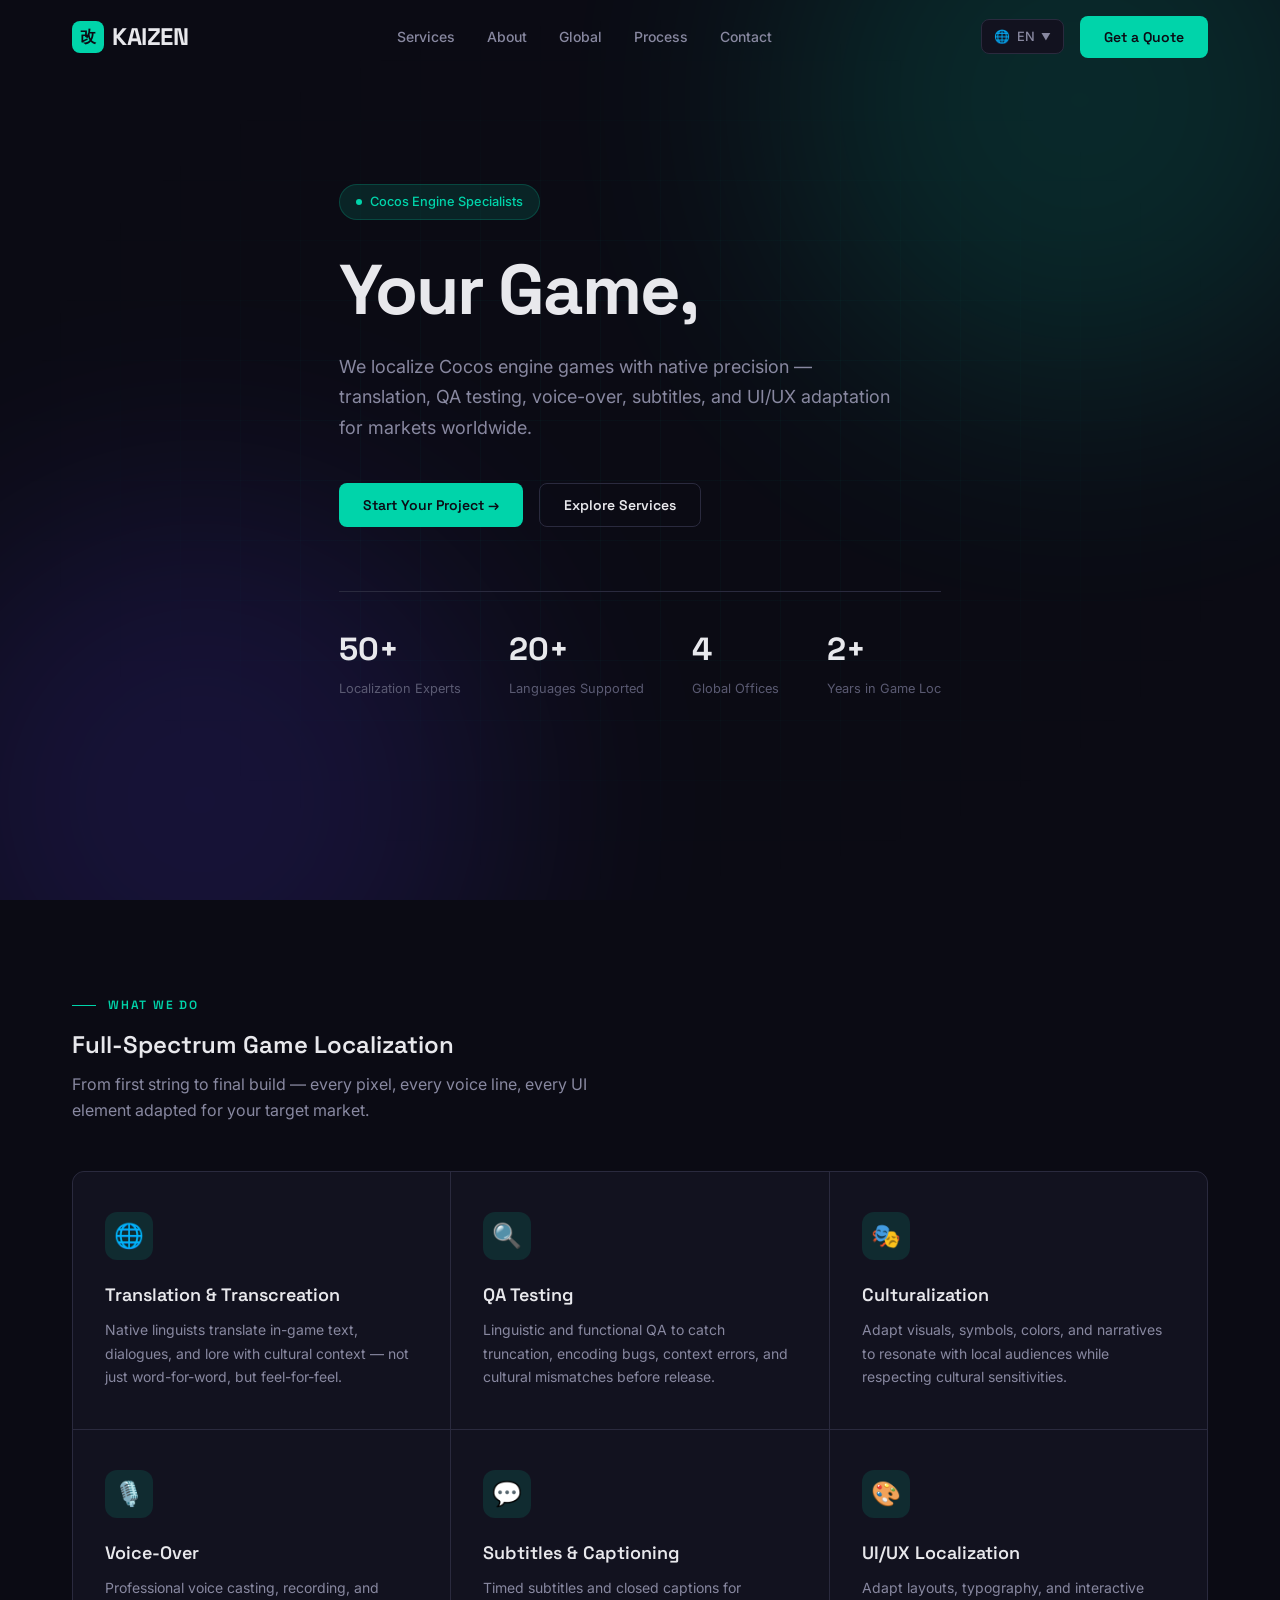
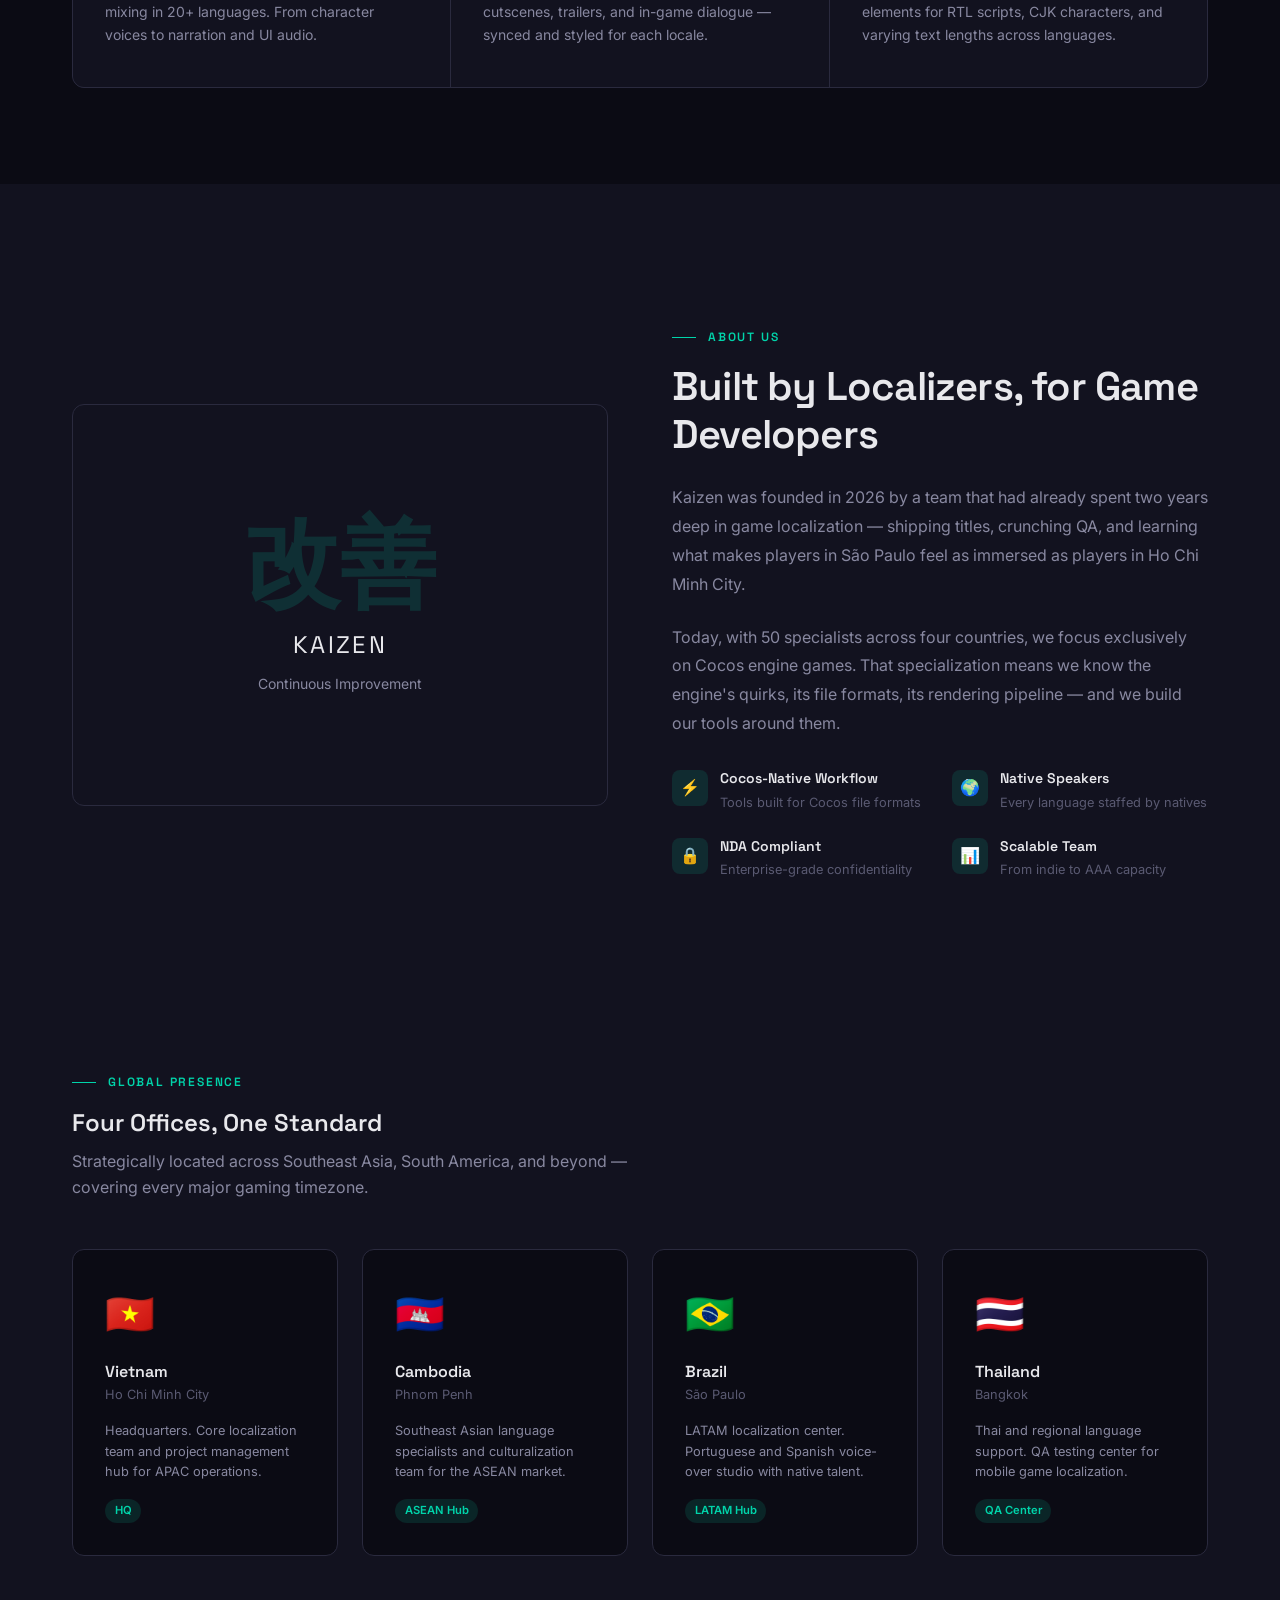
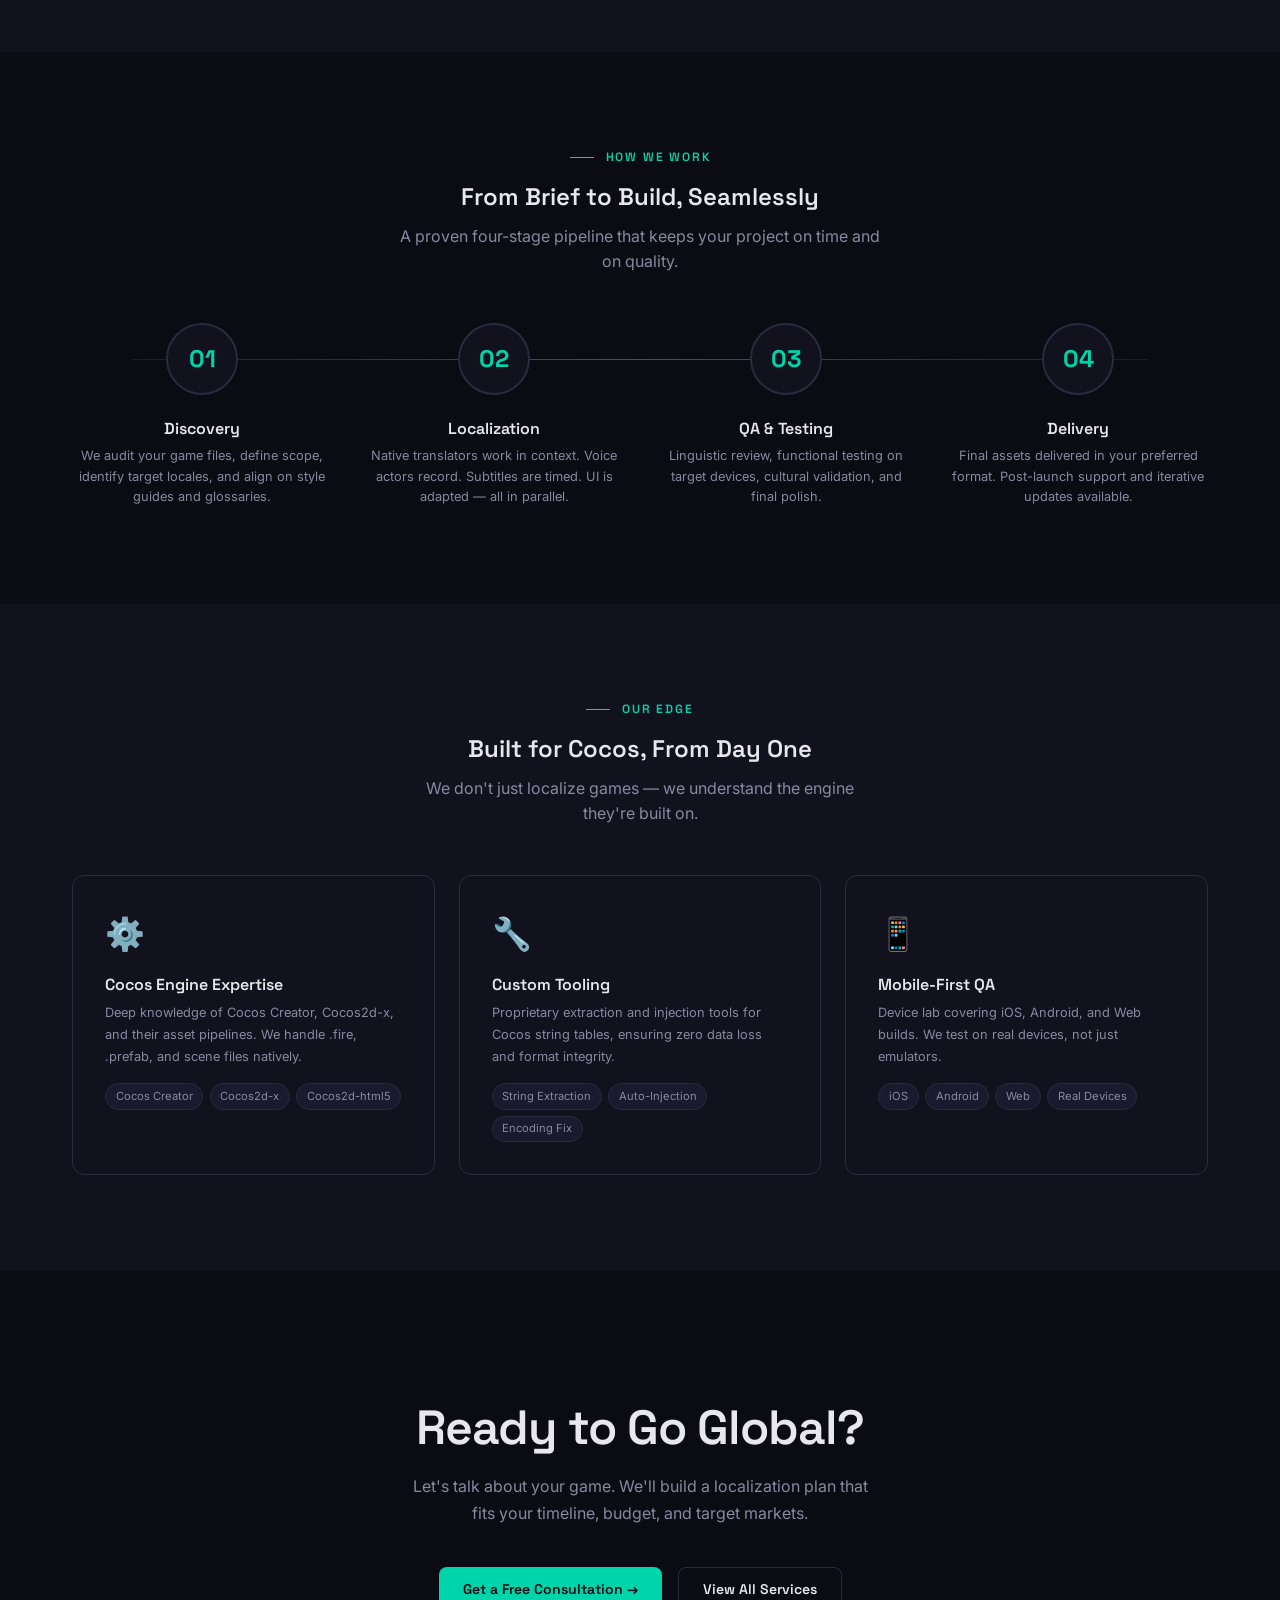
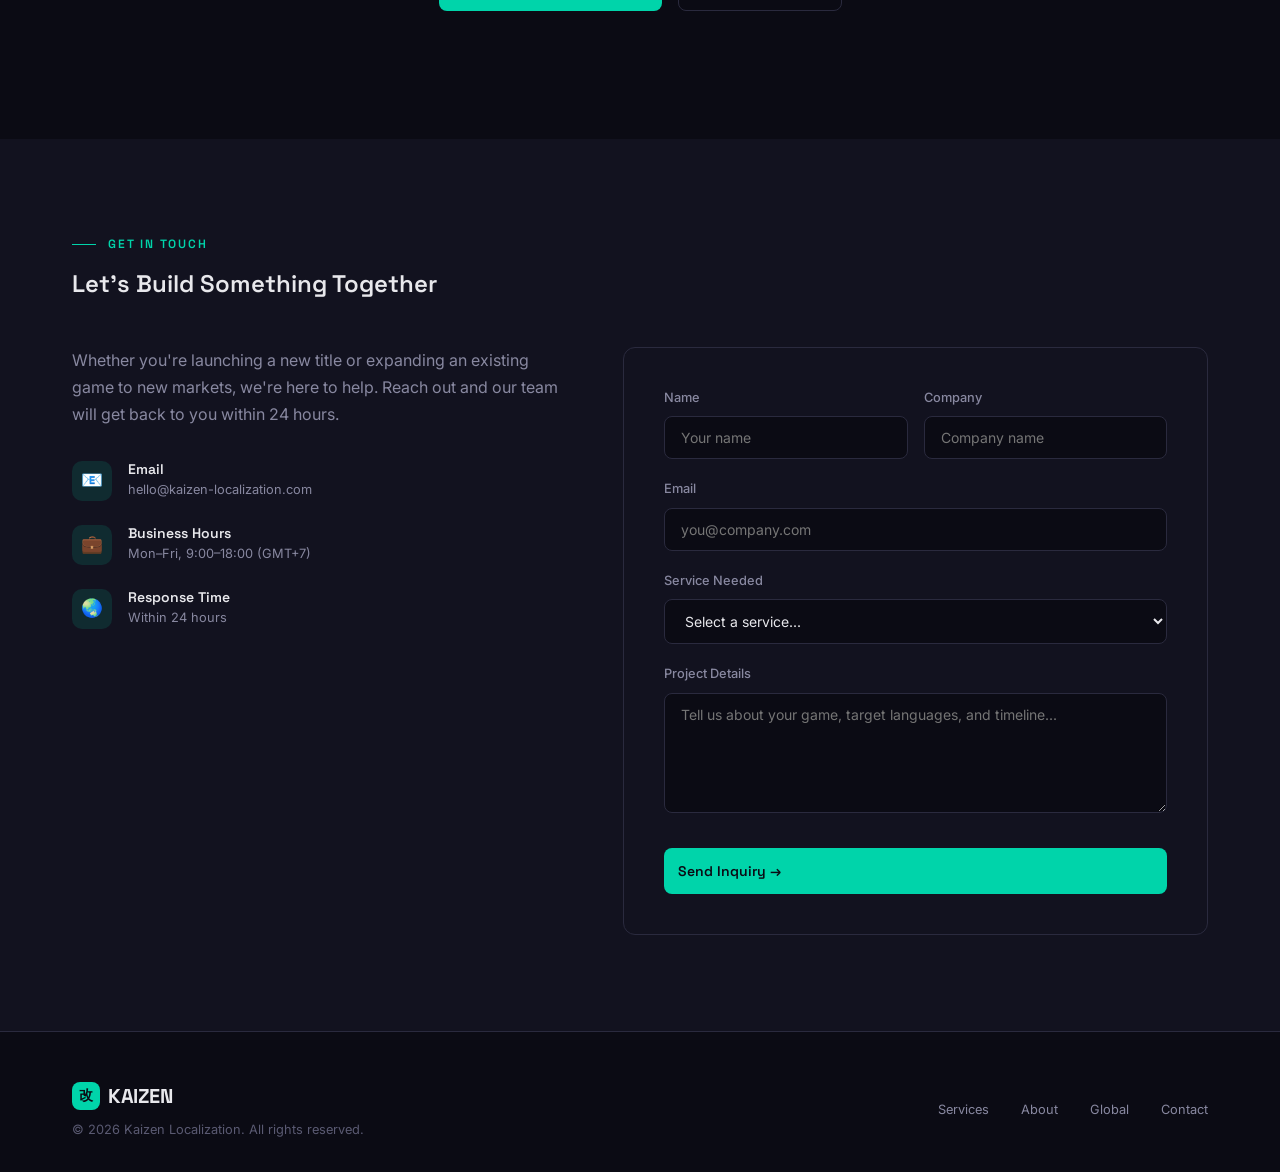
==== index.html @ 570c1aba "feat: Kaizen game localization landing page" ====
<!DOCTYPE html>
<html lang="en">
<head>
    <meta charset="UTF-8">
    <meta name="viewport" content="width=device-width, initial-scale=1.0">
    <title>Kaizen — Game Localization Experts</title>
    <meta name="description" content="Kaizen delivers professional game localization services specializing in Cocos engine games. Translation, QA, voice-over, subtitles, and UI/UX localization across 20+ languages.">
    <link rel="preconnect" href="https://fonts.googleapis.com">
    <link rel="preconnect" href="https://fonts.gstatic.com" crossorigin>
    <link href="https://fonts.googleapis.com/css2?family=Space+Grotesk:wght@400;500;600;700&family=Inter:wght@300;400;500;600&display=swap" rel="stylesheet">
    <style>
        /* ===== RESET & BASE ===== */
        *, *::before, *::after { box-sizing: border-box; margin: 0; padding: 0; }
        
        :root {
            --color-bg: #0B0B14;
            --color-surface: #12121F;
            --color-surface-2: #1A1A2E;
            --color-border: #2A2A3E;
            --color-primary: #00D4AA;
            --color-primary-dim: #00D4AA20;
            --color-accent: #FF6B35;
            --color-text: #E8E8EC;
            --color-text-muted: #8888A0;
            --color-text-dim: #5A5A72;
            --font-heading: 'Space Grotesk', sans-serif;
            --font-body: 'Inter', sans-serif;
            --radius: 12px;
            --radius-sm: 8px;
            --max-width: 1200px;
            --transition: 0.3s cubic-bezier(0.4, 0, 0.2, 1);
        }

        html { scroll-behavior: smooth; }
        
        body {
            font-family: var(--font-body);
            background: var(--color-bg);
            color: var(--color-text);
            line-height: 1.6;
            -webkit-font-smoothing: antialiased;
            overflow-x: hidden;
        }

        /* ===== SCROLLBAR ===== */
        ::-webkit-scrollbar { width: 6px; }
        ::-webkit-scrollbar-track { background: var(--color-bg); }
        ::-webkit-scrollbar-thumb { background: var(--color-border); border-radius: 3px; }
        ::-webkit-scrollbar-thumb:hover { background: var(--color-primary); }

        /* ===== TYPOGRAPHY ===== */
        h1, h2, h3, h4 { font-family: var(--font-heading); font-weight: 600; line-height: 1.2; }
        
        .section-label {
            font-family: var(--font-heading);
            font-size: 0.75rem;
            font-weight: 600;
            letter-spacing: 0.15em;
            text-transform: uppercase;
            color: var(--color-primary);
            margin-bottom: 1rem;
            display: flex;
            align-items: center;
            gap: 0.75rem;
        }
        .section-label::before {
            content: '';
            width: 24px;
            height: 1px;
            background: var(--color-primary);
        }

        /* ===== LAYOUT ===== */
        .container {
            max-width: var(--max-width);
            margin: 0 auto;
            padding: 0 2rem;
        }

        section {
            padding: 6rem 0;
            position: relative;
        }

        /* ===== NAVIGATION ===== */
        nav {
            position: fixed;
            top: 0;
            left: 0;
            right: 0;
            z-index: 1000;
            padding: 1rem 0;
            transition: var(--transition);
            background: transparent;
        }
        
        nav.scrolled {
            background: rgba(11, 11, 20, 0.92);
            backdrop-filter: blur(20px);
            border-bottom: 1px solid var(--color-border);
        }

        .nav-inner {
            max-width: var(--max-width);
            margin: 0 auto;
            padding: 0 2rem;
            display: flex;
            align-items: center;
            justify-content: space-between;
        }

        .logo {
            font-family: var(--font-heading);
            font-size: 1.5rem;
            font-weight: 700;
            color: var(--color-text);
            text-decoration: none;
            letter-spacing: -0.02em;
            display: flex;
            align-items: center;
            gap: 0.5rem;
        }
        
        .logo-icon {
            width: 32px;
            height: 32px;
            background: var(--color-primary);
            border-radius: 8px;
            display: flex;
            align-items: center;
            justify-content: center;
            font-size: 1rem;
            font-weight: 700;
            color: var(--color-bg);
        }

        .nav-links {
            display: flex;
            align-items: center;
            gap: 2rem;
            list-style: none;
        }
        
        .nav-links a {
            color: var(--color-text-muted);
            text-decoration: none;
            font-size: 0.875rem;
            font-weight: 500;
            transition: var(--transition);
            position: relative;
        }
        .nav-links a:hover { color: var(--color-text); }

        .nav-right {
            display: flex;
            align-items: center;
            gap: 1rem;
        }

        /* Language Selector */
        .lang-selector {
            position: relative;
            cursor: pointer;
        }

        .lang-current {
            display: flex;
            align-items: center;
            gap: 0.4rem;
            padding: 0.4rem 0.75rem;
            background: var(--color-surface);
            border: 1px solid var(--color-border);
            border-radius: var(--radius-sm);
            color: var(--color-text-muted);
            font-size: 0.8rem;
            font-weight: 500;
            transition: var(--transition);
            font-family: var(--font-body);
        }
        .lang-current:hover { border-color: var(--color-primary); color: var(--color-text); }

        .lang-dropdown {
            position: absolute;
            top: calc(100% + 0.5rem);
            right: 0;
            background: var(--color-surface);
            border: 1px solid var(--color-border);
            border-radius: var(--radius-sm);
            overflow: hidden;
            opacity: 0;
            visibility: hidden;
            transform: translateY(-8px);
            transition: var(--transition);
            min-width: 140px;
            box-shadow: 0 12px 40px rgba(0,0,0,0.4);
        }
        .lang-dropdown.open { opacity: 1; visibility: visible; transform: translateY(0); }

        .lang-option {
            display: flex;
            align-items: center;
            gap: 0.5rem;
            padding: 0.6rem 1rem;
            font-size: 0.8rem;
            color: var(--color-text-muted);
            cursor: pointer;
            transition: var(--transition);
        }
        .lang-option:hover { background: var(--color-surface-2); color: var(--color-text); }
        .lang-option.active { color: var(--color-primary); }

        /* CTA Button */
        .btn-primary {
            display: inline-flex;
            align-items: center;
            gap: 0.5rem;
            padding: 0.6rem 1.5rem;
            background: var(--color-primary);
            color: var(--color-bg);
            font-family: var(--font-heading);
            font-size: 0.875rem;
            font-weight: 600;
            border: none;
            border-radius: var(--radius-sm);
            cursor: pointer;
            transition: var(--transition);
            text-decoration: none;
        }
        .btn-primary:hover { transform: translateY(-1px); box-shadow: 0 8px 24px rgba(0, 212, 170, 0.25); }

        .btn-outline {
            display: inline-flex;
            align-items: center;
            gap: 0.5rem;
            padding: 0.6rem 1.5rem;
            background: transparent;
            color: var(--color-text);
            font-family: var(--font-heading);
            font-size: 0.875rem;
            font-weight: 600;
            border: 1px solid var(--color-border);
            border-radius: var(--radius-sm);
            cursor: pointer;
            transition: var(--transition);
            text-decoration: none;
        }
        .btn-outline:hover { border-color: var(--color-primary); color: var(--color-primary); }

        /* Mobile Menu */
        .mobile-toggle {
            display: none;
            flex-direction: column;
            gap: 5px;
            background: none;
            border: none;
            cursor: pointer;
            padding: 4px;
        }
        .mobile-toggle span {
            width: 22px;
            height: 2px;
            background: var(--color-text);
            border-radius: 2px;
            transition: var(--transition);
        }

        /* ===== HERO ===== */
        .hero {
            min-height: 100vh;
            display: flex;
            align-items: center;
            position: relative;
            overflow: hidden;
            padding-top: 5rem;
        }

        .hero-grid {
            position: absolute;
            inset: 0;
            background-image: 
                linear-gradient(rgba(0, 212, 170, 0.03) 1px, transparent 1px),
                linear-gradient(90deg, rgba(0, 212, 170, 0.03) 1px, transparent 1px);
            background-size: 60px 60px;
            mask-image: radial-gradient(ellipse at center, black 30%, transparent 70%);
        }

        .hero-glow {
            position: absolute;
            width: 600px;
            height: 600px;
            border-radius: 50%;
            filter: blur(120px);
            opacity: 0.15;
            pointer-events: none;
        }
        .hero-glow-1 { top: -200px; right: -100px; background: var(--color-primary); }
        .hero-glow-2 { bottom: -200px; left: -100px; background: #5B3FFF; }

        .hero-content {
            position: relative;
            z-index: 1;
            max-width: 720px;
        }

        .hero-badge {
            display: inline-flex;
            align-items: center;
            gap: 0.5rem;
            padding: 0.4rem 1rem;
            background: var(--color-primary-dim);
            border: 1px solid rgba(0, 212, 170, 0.2);
            border-radius: 100px;
            font-size: 0.8rem;
            color: var(--color-primary);
            font-weight: 500;
            margin-bottom: 2rem;
        }
        .hero-badge-dot {
            width: 6px;
            height: 6px;
            background: var(--color-primary);
            border-radius: 50%;
            animation: pulse-dot 2s infinite;
        }
        @keyframes pulse-dot {
            0%, 100% { opacity: 1; }
            50% { opacity: 0.4; }
        }

        .hero h1 {
            font-size: clamp(2.5rem, 5.5vw, 4.5rem);
            font-weight: 700;
            line-height: 1.08;
            letter-spacing: -0.03em;
            margin-bottom: 1.5rem;
        }
        .hero h1 .highlight {
            background: linear-gradient(135deg, var(--color-primary), #00A88A);
            -webkit-background-clip: text;
            -webkit-text-fill-color: transparent;
            background-clip: text;
        }

        .hero-subtitle {
            font-size: 1.125rem;
            color: var(--color-text-muted);
            line-height: 1.7;
            margin-bottom: 2.5rem;
            max-width: 560px;
        }

        .hero-actions {
            display: flex;
            gap: 1rem;
            flex-wrap: wrap;
        }

        .hero-stats {
            display: flex;
            gap: 3rem;
            margin-top: 4rem;
            padding-top: 2rem;
            border-top: 1px solid var(--color-border);
        }
        .hero-stat-value {
            font-family: var(--font-heading);
            font-size: 2rem;
            font-weight: 700;
            color: var(--color-text);
        }
        .hero-stat-label {
            font-size: 0.8rem;
            color: var(--color-text-dim);
            margin-top: 0.25rem;
        }

        /* ===== SERVICES ===== */
        .services-grid {
            display: grid;
            grid-template-columns: repeat(3, 1fr);
            gap: 1px;
            background: var(--color-border);
            border: 1px solid var(--color-border);
            border-radius: var(--radius);
            overflow: hidden;
            margin-top: 3rem;
        }

        .service-card {
            background: var(--color-surface);
            padding: 2.5rem 2rem;
            transition: var(--transition);
            position: relative;
        }
        .service-card:hover { background: var(--color-surface-2); }
        .service-card:hover .service-icon { transform: scale(1.1); }

        .service-icon {
            width: 48px;
            height: 48px;
            border-radius: 12px;
            display: flex;
            align-items: center;
            justify-content: center;
            font-size: 1.5rem;
            margin-bottom: 1.5rem;
            transition: var(--transition);
            background: var(--color-primary-dim);
        }

        .service-card h3 {
            font-size: 1.125rem;
            margin-bottom: 0.75rem;
            color: var(--color-text);
        }
        .service-card p {
            font-size: 0.875rem;
            color: var(--color-text-muted);
            line-height: 1.7;
        }

        /* ===== ABOUT ===== */
        .about-grid {
            display: grid;
            grid-template-columns: 1fr 1fr;
            gap: 4rem;
            align-items: center;
            margin-top: 3rem;
        }

        .about-visual {
            position: relative;
            aspect-ratio: 4/3;
            background: var(--color-surface);
            border: 1px solid var(--color-border);
            border-radius: var(--radius);
            overflow: hidden;
            display: flex;
            align-items: center;
            justify-content: center;
        }
        
        .about-visual-inner {
            text-align: center;
            padding: 2rem;
        }
        
        .kaizen-kanji {
            font-size: 6rem;
            font-weight: 700;
            color: var(--color-primary);
            opacity: 0.15;
            line-height: 1;
            margin-bottom: 1rem;
        }
        
        .kaizen-meaning {
            font-family: var(--font-heading);
            font-size: 1.5rem;
            color: var(--color-text);
            letter-spacing: 0.1em;
        }
        
        .kaizen-sub {
            font-size: 0.875rem;
            color: var(--color-text-muted);
            margin-top: 0.5rem;
        }

        .about-content h2 {
            font-size: 2.5rem;
            margin-bottom: 1.5rem;
            letter-spacing: -0.02em;
        }

        .about-content p {
            color: var(--color-text-muted);
            margin-bottom: 1.5rem;
            line-height: 1.8;
        }

        .about-features {
            display: grid;
            grid-template-columns: 1fr 1fr;
            gap: 1.5rem;
            margin-top: 2rem;
        }

        .about-feature {
            display: flex;
            gap: 0.75rem;
            align-items: flex-start;
        }
        .about-feature-icon {
            width: 36px;
            height: 36px;
            min-width: 36px;
            border-radius: 8px;
            background: var(--color-primary-dim);
            display: flex;
            align-items: center;
            justify-content: center;
            color: var(--color-primary);
            font-size: 1rem;
        }
        .about-feature-text h4 {
            font-size: 0.875rem;
            font-weight: 600;
            margin-bottom: 0.25rem;
        }
        .about-feature-text p {
            font-size: 0.8rem;
            color: var(--color-text-dim);
            margin-bottom: 0;
        }

        /* ===== GLOBAL ===== */
        .global-section { background: var(--color-surface); }

        .global-grid {
            display: grid;
            grid-template-columns: repeat(4, 1fr);
            gap: 1.5rem;
            margin-top: 3rem;
        }

        .global-card {
            background: var(--color-bg);
            border: 1px solid var(--color-border);
            border-radius: var(--radius);
            padding: 2rem;
            transition: var(--transition);
            position: relative;
            overflow: hidden;
        }
        .global-card:hover { border-color: var(--color-primary); transform: translateY(-4px); }

        .global-card-flag {
            font-size: 2.5rem;
            margin-bottom: 1rem;
        }

        .global-card h3 {
            font-size: 1rem;
            margin-bottom: 0.25rem;
        }
        .global-card .global-city {
            font-size: 0.8rem;
            color: var(--color-text-dim);
            margin-bottom: 1rem;
        }
        .global-card p {
            font-size: 0.8rem;
            color: var(--color-text-muted);
            line-height: 1.6;
        }

        .global-card-tag {
            display: inline-block;
            padding: 0.2rem 0.6rem;
            background: var(--color-primary-dim);
            color: var(--color-primary);
            font-size: 0.7rem;
            font-weight: 600;
            border-radius: 100px;
            margin-top: 1rem;
        }

        /* ===== PROCESS ===== */
        .process-steps {
            display: grid;
            grid-template-columns: repeat(4, 1fr);
            gap: 2rem;
            margin-top: 3rem;
            position: relative;
        }
        .process-steps::before {
            content: '';
            position: absolute;
            top: 36px;
            left: 60px;
            right: 60px;
            height: 1px;
            background: linear-gradient(90deg, var(--color-border), var(--color-primary), var(--color-border));
            opacity: 0.5;
        }

        .process-step {
            text-align: center;
            position: relative;
        }
        .process-step-num {
            width: 72px;
            height: 72px;
            border-radius: 50%;
            background: var(--color-surface);
            border: 2px solid var(--color-border);
            display: flex;
            align-items: center;
            justify-content: center;
            margin: 0 auto 1.5rem;
            font-family: var(--font-heading);
            font-size: 1.5rem;
            font-weight: 700;
            color: var(--color-primary);
            position: relative;
            z-index: 1;
            transition: var(--transition);
        }
        .process-step:hover .process-step-num {
            border-color: var(--color-primary);
            background: var(--color-primary-dim);
        }

        .process-step h3 {
            font-size: 1rem;
            margin-bottom: 0.5rem;
        }
        .process-step p {
            font-size: 0.8rem;
            color: var(--color-text-muted);
            line-height: 1.6;
        }

        /* ===== TECH ===== */
        .tech-grid {
            display: grid;
            grid-template-columns: repeat(3, 1fr);
            gap: 1.5rem;
            margin-top: 3rem;
        }

        .tech-card {
            background: var(--color-surface);
            border: 1px solid var(--color-border);
            border-radius: var(--radius);
            padding: 2rem;
            transition: var(--transition);
        }
        .tech-card:hover { border-color: var(--color-primary); }

        .tech-card-icon {
            font-size: 2rem;
            margin-bottom: 1rem;
        }

        .tech-card h3 {
            font-size: 1rem;
            margin-bottom: 0.5rem;
        }
        .tech-card p {
            font-size: 0.8rem;
            color: var(--color-text-muted);
            line-height: 1.7;
        }

        .tech-tags {
            display: flex;
            flex-wrap: wrap;
            gap: 0.4rem;
            margin-top: 1rem;
        }
        .tech-tag {
            padding: 0.2rem 0.6rem;
            background: var(--color-surface-2);
            border: 1px solid var(--color-border);
            border-radius: 100px;
            font-size: 0.7rem;
            color: var(--color-text-muted);
        }

        /* ===== CTA ===== */
        .cta-section {
            text-align: center;
            padding: 8rem 0;
        }
        .cta-section h2 {
            font-size: clamp(2rem, 4vw, 3rem);
            margin-bottom: 1rem;
            letter-spacing: -0.02em;
        }
        .cta-section p {
            color: var(--color-text-muted);
            max-width: 480px;
            margin: 0 auto 2.5rem;
            line-height: 1.7;
        }
        .cta-actions {
            display: flex;
            justify-content: center;
            gap: 1rem;
            flex-wrap: wrap;
        }

        /* ===== CONTACT ===== */
        .contact-grid {
            display: grid;
            grid-template-columns: 1fr 1.2fr;
            gap: 4rem;
            margin-top: 3rem;
        }

        .contact-info h3 {
            font-size: 1.5rem;
            margin-bottom: 1rem;
        }
        .contact-info > p {
            color: var(--color-text-muted);
            margin-bottom: 2rem;
            line-height: 1.7;
        }

        .contact-methods {
            display: flex;
            flex-direction: column;
            gap: 1.5rem;
        }
        .contact-method {
            display: flex;
            gap: 1rem;
            align-items: flex-start;
        }
        .contact-method-icon {
            width: 40px;
            height: 40px;
            min-width: 40px;
            border-radius: 10px;
            background: var(--color-primary-dim);
            display: flex;
            align-items: center;
            justify-content: center;
            color: var(--color-primary);
            font-size: 1.1rem;
        }
        .contact-method h4 {
            font-size: 0.875rem;
            margin-bottom: 0.15rem;
        }
        .contact-method p {
            font-size: 0.8rem;
            color: var(--color-text-muted);
        }

        .contact-form {
            background: var(--color-surface);
            border: 1px solid var(--color-border);
            border-radius: var(--radius);
            padding: 2.5rem;
        }

        .form-group {
            margin-bottom: 1.25rem;
        }
        .form-group label {
            display: block;
            font-size: 0.8rem;
            font-weight: 500;
            color: var(--color-text-muted);
            margin-bottom: 0.5rem;
        }
        .form-group input,
        .form-group textarea,
        .form-group select {
            width: 100%;
            padding: 0.75rem 1rem;
            background: var(--color-bg);
            border: 1px solid var(--color-border);
            border-radius: var(--radius-sm);
            color: var(--color-text);
            font-family: var(--font-body);
            font-size: 0.875rem;
            transition: var(--transition);
            outline: none;
        }
        .form-group input:focus,
        .form-group textarea:focus,
        .form-group select:focus {
            border-color: var(--color-primary);
            box-shadow: 0 0 0 3px var(--color-primary-dim);
        }
        .form-group textarea { resize: vertical; min-height: 120px; }
        .form-group select { cursor: pointer; }
        .form-group select option { background: var(--color-surface); }

        .form-row {
            display: grid;
            grid-template-columns: 1fr 1fr;
            gap: 1rem;
        }

        .form-submit {
            width: 100%;
            padding: 0.85rem;
            margin-top: 0.5rem;
        }

        /* ===== FOOTER ===== */
        footer {
            border-top: 1px solid var(--color-border);
            padding: 3rem 0 2rem;
        }

        .footer-inner {
            display: flex;
            justify-content: space-between;
            align-items: center;
        }

        .footer-left p {
            font-size: 0.8rem;
            color: var(--color-text-dim);
            margin-top: 0.5rem;
        }

        .footer-links {
            display: flex;
            gap: 2rem;
        }
        .footer-links a {
            font-size: 0.8rem;
            color: var(--color-text-muted);
            text-decoration: none;
            transition: var(--transition);
        }
        .footer-links a:hover { color: var(--color-primary); }

        /* ===== ANIMATIONS ===== */
        .fade-up {
            opacity: 0;
            transform: translateY(30px);
            transition: opacity 0.6s ease, transform 0.6s ease;
        }
        .fade-up.visible {
            opacity: 1;
            transform: translateY(0);
        }

        /* ===== RESPONSIVE ===== */
        @media (max-width: 1024px) {
            .services-grid { grid-template-columns: repeat(2, 1fr); }
            .global-grid { grid-template-columns: repeat(2, 1fr); }
            .process-steps { grid-template-columns: repeat(2, 1fr); gap: 2rem 3rem; }
            .process-steps::before { display: none; }
            .tech-grid { grid-template-columns: repeat(2, 1fr); }
        }

        @media (max-width: 768px) {
            section { padding: 4rem 0; }
            
            .nav-links { display: none; }
            .mobile-toggle { display: flex; }
            
            .nav-links.open {
                display: flex;
                flex-direction: column;
                position: absolute;
                top: 100%;
                left: 0;
                right: 0;
                background: var(--color-surface);
                border-bottom: 1px solid var(--color-border);
                padding: 1.5rem 2rem;
                gap: 1rem;
            }

            .hero h1 { font-size: 2.25rem; }
            .hero-stats { gap: 1.5rem; flex-wrap: wrap; }
            .hero-stat-value { font-size: 1.5rem; }

            .services-grid { grid-template-columns: 1fr; }
            .about-grid { grid-template-columns: 1fr; gap: 2rem; }
            .about-features { grid-template-columns: 1fr; }
            .global-grid { grid-template-columns: 1fr; }
            .process-steps { grid-template-columns: 1fr; }
            .tech-grid { grid-template-columns: 1fr; }
            .contact-grid { grid-template-columns: 1fr; gap: 2rem; }
            .form-row { grid-template-columns: 1fr; }
            .footer-inner { flex-direction: column; gap: 1.5rem; text-align: center; }
            .footer-links { flex-wrap: wrap; justify-content: center; }
        }

        /* ===== HIDDEN LANGUAGE SPANS ===== */
        [data-lang] { display: none; }
        [data-lang].active { display: block; }
        span[data-lang], a[data-lang], button[data-lang] { display: none; }
        span[data-lang].active, a[data-lang].active, button[data-lang].active { display: inline; }
        div[data-lang].active { display: flex; }
        li[data-lang].active { display: list-item; }
    </style>
</head>
<body>

    <!-- NAVIGATION -->
    <nav id="navbar">
        <div class="nav-inner">
            <a href="#" class="logo">
                <div class="logo-icon">改</div>
                KAIZEN
            </a>
            <ul class="nav-links" id="navLinks">
                <li><a href="#services" data-i18n="nav.services">Services</a></li>
                <li><a href="#about" data-i18n="nav.about">About</a></li>
                <li><a href="#global" data-i18n="nav.global">Global</a></li>
                <li><a href="#process" data-i18n="nav.process">Process</a></li>
                <li><a href="#contact" data-i18n="nav.contact">Contact</a></li>
            </ul>
            <div class="nav-right">
                <div class="lang-selector" id="langSelector">
                    <div class="lang-current" id="langCurrent">
                        <span>🌐</span>
                        <span id="langLabel">EN</span>
                        <span style="font-size:0.6rem">▼</span>
                    </div>
                    <div class="lang-dropdown" id="langDropdown">
                        <div class="lang-option active" data-lang-code="en">🇺🇸 English</div>
                        <div class="lang-option" data-lang-code="vi">🇻🇳 Tiếng Việt</div>
                        <div class="lang-option" data-lang-code="km">🇰🇭 ភាសាខ្មែរ</div>
                        <div class="lang-option" data-lang-code="pt-br">🇧🇷 Português</div>
                        <div class="lang-option" data-lang-code="th">🇹🇭 ภาษาไทย</div>
                    </div>
                </div>
                <a href="#contact" class="btn-primary" data-i18n="nav.cta">Get a Quote</a>
            </div>
            <button class="mobile-toggle" id="mobileToggle" aria-label="Menu">
                <span></span><span></span><span></span>
            </button>
        </div>
    </nav>

    <!-- HERO -->
    <section class="hero" id="hero">
        <div class="hero-grid"></div>
        <div class="hero-glow hero-glow-1"></div>
        <div class="hero-glow hero-glow-2"></div>
        <div class="container">
            <div class="hero-content">
                <div class="hero-badge">
                    <span class="hero-badge-dot"></span>
                    <span data-i18n="hero.badge">Cocos Engine Specialists</span>
                </div>
                <h1 data-i18n="hero.title">
                    Your Game,<br>
                    <span class="highlight" data-i18n="hero.titleHighlight">Every Language.</span>
                </h1>
                <p class="hero-subtitle" data-i18n="hero.subtitle">
                    We localize Cocos engine games with native precision — translation, QA testing, voice-over, subtitles, and UI/UX adaptation for markets worldwide.
                </p>
                <div class="hero-actions">
                    <a href="#contact" class="btn-primary" data-i18n="hero.cta">Start Your Project →</a>
                    <a href="#services" class="btn-outline" data-i18n="hero.cta2">Explore Services</a>
                </div>
                <div class="hero-stats">
                    <div>
                        <div class="hero-stat-value">50+</div>
                        <div class="hero-stat-label" data-i18n="hero.stat1">Localization Experts</div>
                    </div>
                    <div>
                        <div class="hero-stat-value">20+</div>
                        <div class="hero-stat-label" data-i18n="hero.stat2">Languages Supported</div>
                    </div>
                    <div>
                        <div class="hero-stat-value">4</div>
                        <div class="hero-stat-label" data-i18n="hero.stat3">Global Offices</div>
                    </div>
                    <div>
                        <div class="hero-stat-value">2+</div>
                        <div class="hero-stat-label" data-i18n="hero.stat4">Years in Game Loc</div>
                    </div>
                </div>
            </div>
        </div>
    </section>

    <!-- SERVICES -->
    <section id="services">
        <div class="container">
            <div class="section-label" data-i18n="services.label">What We Do</div>
            <h2 data-i18n="services.title">Full-Spectrum Game Localization</h2>
            <p style="color:var(--color-text-muted);max-width:560px;margin-top:0.75rem" data-i18n="services.subtitle">
                From first string to final build — every pixel, every voice line, every UI element adapted for your target market.
            </p>
            <div class="services-grid">
                <div class="service-card fade-up">
                    <div class="service-icon">🌐</div>
                    <h3 data-i18n="services.s1.title">Translation &amp; Transcreation</h3>
                    <p data-i18n="services.s1.desc">Native linguists translate in-game text, dialogues, and lore with cultural context — not just word-for-word, but feel-for-feel.</p>
                </div>
                <div class="service-card fade-up">
                    <div class="service-icon">🔍</div>
                    <h3 data-i18n="services.s2.title">QA Testing</h3>
                    <p data-i18n="services.s2.desc">Linguistic and functional QA to catch truncation, encoding bugs, context errors, and cultural mismatches before release.</p>
                </div>
                <div class="service-card fade-up">
                    <div class="service-icon">🎭</div>
                    <h3 data-i18n="services.s3.title">Culturalization</h3>
                    <p data-i18n="services.s3.desc">Adapt visuals, symbols, colors, and narratives to resonate with local audiences while respecting cultural sensitivities.</p>
                </div>
                <div class="service-card fade-up">
                    <div class="service-icon">🎙️</div>
                    <h3 data-i18n="services.s4.title">Voice-Over</h3>
                    <p data-i18n="services.s4.desc">Professional voice casting, recording, and mixing in 20+ languages. From character voices to narration and UI audio.</p>
                </div>
                <div class="service-card fade-up">
                    <div class="service-icon">💬</div>
                    <h3 data-i18n="services.s5.title">Subtitles &amp; Captioning</h3>
                    <p data-i18n="services.s5.desc">Timed subtitles and closed captions for cutscenes, trailers, and in-game dialogue — synced and styled for each locale.</p>
                </div>
                <div class="service-card fade-up">
                    <div class="service-icon">🎨</div>
                    <h3 data-i18n="services.s6.title">UI/UX Localization</h3>
                    <p data-i18n="services.s6.desc">Adapt layouts, typography, and interactive elements for RTL scripts, CJK characters, and varying text lengths across languages.</p>
                </div>
            </div>
        </div>
    </section>

    <!-- ABOUT -->
    <section id="about" style="background:var(--color-surface)">
        <div class="container">
            <div class="about-grid">
                <div class="about-visual fade-up">
                    <div class="about-visual-inner">
                        <div class="kaizen-kanji">改善</div>
                        <div class="kaizen-meaning">KAIZEN</div>
                        <div class="kaizen-sub" data-i18n="about.kanji">Continuous Improvement</div>
                    </div>
                </div>
                <div class="about-content fade-up">
                    <div class="section-label" data-i18n="about.label">About Us</div>
                    <h2 data-i18n="about.title">Built by Localizers,<br>for Game Developers</h2>
                    <p data-i18n="about.p1">
                        Kaizen was founded in 2026 by a team that had already spent two years deep in game localization — shipping titles, crunching QA, and learning what makes players in São Paulo feel as immersed as players in Ho Chi Minh City.
                    </p>
                    <p data-i18n="about.p2">
                        Today, with 50 specialists across four countries, we focus exclusively on Cocos engine games. That specialization means we know the engine's quirks, its file formats, its rendering pipeline — and we build our tools around them.
                    </p>
                    <div class="about-features">
                        <div class="about-feature">
                            <div class="about-feature-icon">⚡</div>
                            <div class="about-feature-text">
                                <h4 data-i18n="about.f1.title">Cocos-Native Workflow</h4>
                                <p data-i18n="about.f1.desc">Tools built for Cocos file formats</p>
                            </div>
                        </div>
                        <div class="about-feature">
                            <div class="about-feature-icon">🌍</div>
                            <div class="about-feature-text">
                                <h4 data-i18n="about.f2.title">Native Speakers</h4>
                                <p data-i18n="about.f2.desc">Every language staffed by natives</p>
                            </div>
                        </div>
                        <div class="about-feature">
                            <div class="about-feature-icon">🔒</div>
                            <div class="about-feature-text">
                                <h4 data-i18n="about.f3.title">NDA Compliant</h4>
                                <p data-i18n="about.f3.desc">Enterprise-grade confidentiality</p>
                            </div>
                        </div>
                        <div class="about-feature">
                            <div class="about-feature-icon">📊</div>
                            <div class="about-feature-text">
                                <h4 data-i18n="about.f4.title">Scalable Team</h4>
                                <p data-i18n="about.f4.desc">From indie to AAA capacity</p>
                            </div>
                        </div>
                    </div>
                </div>
            </div>
        </div>
    </section>

    <!-- GLOBAL PRESENCE -->
    <section id="global" class="global-section">
        <div class="container">
            <div class="section-label" data-i18n="global.label">Global Presence</div>
            <h2 data-i18n="global.title">Four Offices, One Standard</h2>
            <p style="color:var(--color-text-muted);max-width:560px;margin-top:0.75rem" data-i18n="global.subtitle">
                Strategically located across Southeast Asia, South America, and beyond — covering every major gaming timezone.
            </p>
            <div class="global-grid">
                <div class="global-card fade-up">
                    <div class="global-card-flag">🇻🇳</div>
                    <h3 data-i18n="global.vn.name">Vietnam</h3>
                    <div class="global-city" data-i18n="global.vn.city">Ho Chi Minh City</div>
                    <p data-i18n="global.vn.desc">Headquarters. Core localization team and project management hub for APAC operations.</p>
                    <span class="global-card-tag" data-i18n="global.vn.tag">HQ</span>
                </div>
                <div class="global-card fade-up">
                    <div class="global-card-flag">🇰🇭</div>
                    <h3 data-i18n="global.km.name">Cambodia</h3>
                    <div class="global-city" data-i18n="global.km.city">Phnom Penh</div>
                    <p data-i18n="global.km.desc">Southeast Asian language specialists and culturalization team for the ASEAN market.</p>
                    <span class="global-card-tag" data-i18n="global.km.tag">ASEAN Hub</span>
                </div>
                <div class="global-card fade-up">
                    <div class="global-card-flag">🇧🇷</div>
                    <h3 data-i18n="global.br.name">Brazil</h3>
                    <div class="global-city" data-i18n="global.br.city">São Paulo</div>
                    <p data-i18n="global.br.desc">LATAM localization center. Portuguese and Spanish voice-over studio with native talent.</p>
                    <span class="global-card-tag" data-i18n="global.br.tag">LATAM Hub</span>
                </div>
                <div class="global-card fade-up">
                    <div class="global-card-flag">🇹🇭</div>
                    <h3 data-i18n="global.th.name">Thailand</h3>
                    <div class="global-city" data-i18n="global.th.city">Bangkok</div>
                    <p data-i18n="global.th.desc">Thai and regional language support. QA testing center for mobile game localization.</p>
                    <span class="global-card-tag" data-i18n="global.th.tag">QA Center</span>
                </div>
            </div>
        </div>
    </section>

    <!-- PROCESS -->
    <section id="process">
        <div class="container">
            <div style="text-align:center">
                <div class="section-label" style="justify-content:center" data-i18n="process.label">How We Work</div>
                <h2 data-i18n="process.title">From Brief to Build, Seamlessly</h2>
                <p style="color:var(--color-text-muted);max-width:480px;margin:0.75rem auto 0" data-i18n="process.subtitle">
                    A proven four-stage pipeline that keeps your project on time and on quality.
                </p>
            </div>
            <div class="process-steps">
                <div class="process-step fade-up">
                    <div class="process-step-num">01</div>
                    <h3 data-i18n="process.s1.title">Discovery</h3>
                    <p data-i18n="process.s1.desc">We audit your game files, define scope, identify target locales, and align on style guides and glossaries.</p>
                </div>
                <div class="process-step fade-up">
                    <div class="process-step-num">02</div>
                    <h3 data-i18n="process.s2.title">Localization</h3>
                    <p data-i18n="process.s2.desc">Native translators work in context. Voice actors record. Subtitles are timed. UI is adapted — all in parallel.</p>
                </div>
                <div class="process-step fade-up">
                    <div class="process-step-num">03</div>
                    <h3 data-i18n="process.s3.title">QA &amp; Testing</h3>
                    <p data-i18n="process.s3.desc">Linguistic review, functional testing on target devices, cultural validation, and final polish.</p>
                </div>
                <div class="process-step fade-up">
                    <div class="process-step-num">04</div>
                    <h3 data-i18n="process.s4.title">Delivery</h3>
                    <p data-i18n="process.s4.desc">Final assets delivered in your preferred format. Post-launch support and iterative updates available.</p>
                </div>
            </div>
        </div>
    </section>

    <!-- TECH STACK -->
    <section style="background:var(--color-surface)">
        <div class="container">
            <div style="text-align:center">
                <div class="section-label" style="justify-content:center" data-i18n="tech.label">Our Edge</div>
                <h2 data-i18n="tech.title">Built for Cocos, From Day One</h2>
                <p style="color:var(--color-text-muted);max-width:480px;margin:0.75rem auto 0" data-i18n="tech.subtitle">
                    We don't just localize games — we understand the engine they're built on.
                </p>
            </div>
            <div class="tech-grid">
                <div class="tech-card fade-up">
                    <div class="tech-card-icon">⚙️</div>
                    <h3 data-i18n="tech.t1.title">Cocos Engine Expertise</h3>
                    <p data-i18n="tech.t1.desc">Deep knowledge of Cocos Creator, Cocos2d-x, and their asset pipelines. We handle .fire, .prefab, and scene files natively.</p>
                    <div class="tech-tags">
                        <span class="tech-tag">Cocos Creator</span>
                        <span class="tech-tag">Cocos2d-x</span>
                        <span class="tech-tag">Cocos2d-html5</span>
                    </div>
                </div>
                <div class="tech-card fade-up">
                    <div class="tech-card-icon">🔧</div>
                    <h3 data-i18n="tech.t2.title">Custom Tooling</h3>
                    <p data-i18n="tech.t2.desc">Proprietary extraction and injection tools for Cocos string tables, ensuring zero data loss and format integrity.</p>
                    <div class="tech-tags">
                        <span class="tech-tag">String Extraction</span>
                        <span class="tech-tag">Auto-Injection</span>
                        <span class="tech-tag">Encoding Fix</span>
                    </div>
                </div>
                <div class="tech-card fade-up">
                    <div class="tech-card-icon">📱</div>
                    <h3 data-i18n="tech.t3.title">Mobile-First QA</h3>
                    <p data-i18n="tech.t3.desc">Device lab covering iOS, Android, and Web builds. We test on real devices, not just emulators.</p>
                    <div class="tech-tags">
                        <span class="tech-tag">iOS</span>
                        <span class="tech-tag">Android</span>
                        <span class="tech-tag">Web</span>
                        <span class="tech-tag">Real Devices</span>
                    </div>
                </div>
            </div>
        </div>
    </section>

    <!-- CTA -->
    <section class="cta-section">
        <div class="container">
            <h2 data-i18n="cta.title">Ready to Go Global?</h2>
            <p data-i18n="cta.subtitle">
                Let's talk about your game. We'll build a localization plan that fits your timeline, budget, and target markets.
            </p>
            <div class="cta-actions">
                <a href="#contact" class="btn-primary" data-i18n="cta.btn">Get a Free Consultation →</a>
                <a href="#services" class="btn-outline" data-i18n="cta.btn2">View All Services</a>
            </div>
        </div>
    </section>

    <!-- CONTACT -->
    <section id="contact" style="background:var(--color-surface)">
        <div class="container">
            <div class="section-label" data-i18n="contact.label">Get in Touch</div>
            <h2 data-i18n="contact.title">Let's Build Something Together</h2>
            <div class="contact-grid">
                <div class="contact-info fade-up">
                    <p data-i18n="contact.desc">
                        Whether you're launching a new title or expanding an existing game to new markets, we're here to help. Reach out and our team will get back to you within 24 hours.
                    </p>
                    <div class="contact-methods">
                        <div class="contact-method">
                            <div class="contact-method-icon">📧</div>
                            <div>
                                <h4>Email</h4>
                                <p>hello@kaizen-localization.com</p>
                            </div>
                        </div>
                        <div class="contact-method">
                            <div class="contact-method-icon">💼</div>
                            <div>
                                <h4 data-i18n="contact.business">Business Hours</h4>
                                <p data-i18n="contact.hours">Mon–Fri, 9:00–18:00 (GMT+7)</p>
                            </div>
                        </div>
                        <div class="contact-method">
                            <div class="contact-method-icon">🌏</div>
                            <div>
                                <h4 data-i18n="contact.response">Response Time</h4>
                                <p data-i18n="contact.responseTime">Within 24 hours</p>
                            </div>
                        </div>
                    </div>
                </div>
                <form class="contact-form fade-up" onsubmit="handleSubmit(event)">
                    <div class="form-row">
                        <div class="form-group">
                            <label data-i18n="contact.form.name">Name</label>
                            <input type="text" placeholder="Your name" required>
                        </div>
                        <div class="form-group">
                            <label data-i18n="contact.form.company">Company</label>
                            <input type="text" placeholder="Company name">
                        </div>
                    </div>
                    <div class="form-group">
                        <label data-i18n="contact.form.email">Email</label>
                        <input type="email" placeholder="you@company.com" required>
                    </div>
                    <div class="form-group">
                        <label data-i18n="contact.form.service">Service Needed</label>
                        <select>
                            <option value="" data-i18n="contact.form.select">Select a service...</option>
                            <option value="translation" data-i18n="services.s1.title">Translation &amp; Transcreation</option>
                            <option value="qa" data-i18n="services.s2.title">QA Testing</option>
                            <option value="culturalization" data-i18n="services.s3.title">Culturalization</option>
                            <option value="voiceover" data-i18n="services.s4.title">Voice-Over</option>
                            <option value="subtitles" data-i18n="services.s5.title">Subtitles &amp; Captioning</option>
                            <option value="uiux" data-i18n="services.s6.title">UI/UX Localization</option>
                            <option value="full" data-i18n="contact.form.fullPackage">Full Localization Package</option>
                        </select>
                    </div>
                    <div class="form-group">
                        <label data-i18n="contact.form.message">Project Details</label>
                        <textarea placeholder="Tell us about your game, target languages, and timeline..." data-i18n-placeholder="contact.form.placeholder"></textarea>
                    </div>
                    <button type="submit" class="btn-primary form-submit" data-i18n="contact.form.submit">Send Inquiry →</button>
                </form>
            </div>
        </div>
    </section>

    <!-- FOOTER -->
    <footer>
        <div class="container">
            <div class="footer-inner">
                <div class="footer-left">
                    <a href="#" class="logo" style="font-size:1.25rem">
                        <div class="logo-icon" style="width:28px;height:28px;font-size:0.85rem">改</div>
                        KAIZEN
                    </a>
                    <p data-i18n="footer.copy">© 2026 Kaizen Localization. All rights reserved.</p>
                </div>
                <div class="footer-links">
                    <a href="#services" data-i18n="nav.services">Services</a>
                    <a href="#about" data-i18n="nav.about">About</a>
                    <a href="#global" data-i18n="nav.global">Global</a>
                    <a href="#contact" data-i18n="nav.contact">Contact</a>
                </div>
            </div>
        </div>
    </footer>

    <script>
    // ===== TRANSLATIONS =====
    const translations = {
        en: {
            "nav.services": "Services",
            "nav.about": "About",
            "nav.global": "Global",
            "nav.process": "Process",
            "nav.contact": "Contact",
            "nav.cta": "Get a Quote",
            "hero.badge": "Cocos Engine Specialists",
            "hero.title": "Your Game,",
            "hero.titleHighlight": "Every Language.",
            "hero.subtitle": "We localize Cocos engine games with native precision — translation, QA testing, voice-over, subtitles, and UI/UX adaptation for markets worldwide.",
            "hero.cta": "Start Your Project →",
            "hero.cta2": "Explore Services",
            "hero.stat1": "Localization Experts",
            "hero.stat2": "Languages Supported",
            "hero.stat3": "Global Offices",
            "hero.stat4": "Years in Game Loc",
            "services.label": "What We Do",
            "services.title": "Full-Spectrum Game Localization",
            "services.subtitle": "From first string to final build — every pixel, every voice line, every UI element adapted for your target market.",
            "services.s1.title": "Translation & Transcreation",
            "services.s1.desc": "Native linguists translate in-game text, dialogues, and lore with cultural context — not just word-for-word, but feel-for-feel.",
            "services.s2.title": "QA Testing",
            "services.s2.desc": "Linguistic and functional QA to catch truncation, encoding bugs, context errors, and cultural mismatches before release.",
            "services.s3.title": "Culturalization",
            "services.s3.desc": "Adapt visuals, symbols, colors, and narratives to resonate with local audiences while respecting cultural sensitivities.",
            "services.s4.title": "Voice-Over",
            "services.s4.desc": "Professional voice casting, recording, and mixing in 20+ languages. From character voices to narration and UI audio.",
            "services.s5.title": "Subtitles & Captioning",
            "services.s5.desc": "Timed subtitles and closed captions for cutscenes, trailers, and in-game dialogue — synced and styled for each locale.",
            "services.s6.title": "UI/UX Localization",
            "services.s6.desc": "Adapt layouts, typography, and interactive elements for RTL scripts, CJK characters, and varying text lengths across languages.",
            "about.label": "About Us",
            "about.title": "Built by Localizers,\nfor Game Developers",
            "about.p1": "Kaizen was founded in 2026 by a team that had already spent two years deep in game localization — shipping titles, crunching QA, and learning what makes players in São Paulo feel as immersed as players in Ho Chi Minh City.",
            "about.p2": "Today, with 50 specialists across four countries, we focus exclusively on Cocos engine games. That specialization means we know the engine's quirks, its file formats, its rendering pipeline — and we build our tools around them.",
            "about.kanji": "Continuous Improvement",
            "about.f1.title": "Cocos-Native Workflow",
            "about.f1.desc": "Tools built for Cocos file formats",
            "about.f2.title": "Native Speakers",
            "about.f2.desc": "Every language staffed by natives",
            "about.f3.title": "NDA Compliant",
            "about.f3.desc": "Enterprise-grade confidentiality",
            "about.f4.title": "Scalable Team",
            "about.f4.desc": "From indie to AAA capacity",
            "global.label": "Global Presence",
            "global.title": "Four Offices, One Standard",
            "global.subtitle": "Strategically located across Southeast Asia, South America, and beyond — covering every major gaming timezone.",
            "global.vn.name": "Vietnam",
            "global.vn.city": "Ho Chi Minh City",
            "global.vn.desc": "Headquarters. Core localization team and project management hub for APAC operations.",
            "global.vn.tag": "HQ",
            "global.km.name": "Cambodia",
            "global.km.city": "Phnom Penh",
            "global.km.desc": "Southeast Asian language specialists and culturalization team for the ASEAN market.",
            "global.km.tag": "ASEAN Hub",
            "global.br.name": "Brazil",
            "global.br.city": "São Paulo",
            "global.br.desc": "LATAM localization center. Portuguese and Spanish voice-over studio with native talent.",
            "global.br.tag": "LATAM Hub",
            "global.th.name": "Thailand",
            "global.th.city": "Bangkok",
            "global.th.desc": "Thai and regional language support. QA testing center for mobile game localization.",
            "global.th.tag": "QA Center",
            "process.label": "How We Work",
            "process.title": "From Brief to Build, Seamlessly",
            "process.subtitle": "A proven four-stage pipeline that keeps your project on time and on quality.",
            "process.s1.title": "Discovery",
            "process.s1.desc": "We audit your game files, define scope, identify target locales, and align on style guides and glossaries.",
            "process.s2.title": "Localization",
            "process.s2.desc": "Native translators work in context. Voice actors record. Subtitles are timed. UI is adapted — all in parallel.",
            "process.s3.title": "QA & Testing",
            "process.s3.desc": "Linguistic review, functional testing on target devices, cultural validation, and final polish.",
            "process.s4.title": "Delivery",
            "process.s4.desc": "Final assets delivered in your preferred format. Post-launch support and iterative updates available.",
            "tech.label": "Our Edge",
            "tech.title": "Built for Cocos, From Day One",
            "tech.subtitle": "We don't just localize games — we understand the engine they're built on.",
            "tech.t1.title": "Cocos Engine Expertise",
            "tech.t1.desc": "Deep knowledge of Cocos Creator, Cocos2d-x, and their asset pipelines. We handle .fire, .prefab, and scene files natively.",
            "tech.t2.title": "Custom Tooling",
            "tech.t2.desc": "Proprietary extraction and injection tools for Cocos string tables, ensuring zero data loss and format integrity.",
            "tech.t3.title": "Mobile-First QA",
            "tech.t3.desc": "Device lab covering iOS, Android, and Web builds. We test on real devices, not just emulators.",
            "cta.title": "Ready to Go Global?",
            "cta.subtitle": "Let's talk about your game. We'll build a localization plan that fits your timeline, budget, and target markets.",
            "cta.btn": "Get a Free Consultation →",
            "cta.btn2": "View All Services",
            "contact.label": "Get in Touch",
            "contact.title": "Let's Build Something Together",
            "contact.desc": "Whether you're launching a new title or expanding an existing game to new markets, we're here to help. Reach out and our team will get back to you within 24 hours.",
            "contact.business": "Business Hours",
            "contact.hours": "Mon–Fri, 9:00–18:00 (GMT+7)",
            "contact.response": "Response Time",
            "contact.responseTime": "Within 24 hours",
            "contact.form.name": "Name",
            "contact.form.company": "Company",
            "contact.form.email": "Email",
            "contact.form.service": "Service Needed",
            "contact.form.select": "Select a service...",
            "contact.form.fullPackage": "Full Localization Package",
            "contact.form.message": "Project Details",
            "contact.form.placeholder": "Tell us about your game, target languages, and timeline...",
            "contact.form.submit": "Send Inquiry →",
            "footer.copy": "© 2026 Kaizen Localization. All rights reserved."
        },
        vi: {
            "nav.services": "Dịch vụ",
            "nav.about": "Giới thiệu",
            "nav.global": "Toàn cầu",
            "nav.process": "Quy trình",
            "nav.contact": "Liên hệ",
            "nav.cta": "Nhận báo giá",
            "hero.badge": "Chuyên gia Cocos Engine",
            "hero.title": "Trò chơi của bạn,",
            "hero.titleHighlight": "Mọi ngôn ngữ.",
            "hero.subtitle": "Chúng tôi bản địa hóa game Cocos với độ chính xác bản xứ — dịch thuật, QA, lồng tiếng, phụ đề và tối ưu UI/UX cho thị trường toàn cầu.",
            "hero.cta": "Bắt đầu dự án →",
            "hero.cta2": "Xem dịch vụ",
            "hero.stat1": "Chuyên gia bản địa hóa",
            "hero.stat2": "Ngôn ngữ hỗ trợ",
            "hero.stat3": "Văn phòng toàn cầu",
            "hero.stat4": "Năm kinh nghiệm",
            "services.label": "Dịch vụ",
            "services.title": "Bản địa hóa game toàn diện",
            "services.subtitle": "Từ chuỗi ký tự đầu tiên đến bản build cuối cùng — mọi pixel, mọi lời thoại, mọi phần tử UI đều được thích ứng cho thị trường mục tiêu.",
            "services.s1.title": "Dịch thuật & Sáng tạo",
            "services.s1.desc": "Người dịch bản xứ dịch văn bản game, hội thoại và cốt truyện với ngữ cảnh văn hóa — không chỉ dịch từng từ, mà truyền tải cảm xúc.",
            "services.s2.title": "Kiểm thử QA",
            "services.s2.desc": "QA ngôn ngữ và chức năng để phát hiện lỗi cắt cúp, mã hóa, ngữ cảnh và sai biệt văn hóa trước khi phát hành.",
            "services.s3.title": "Văn hóa hóa",
            "services.s3.desc": "Thích ứng hình ảnh, biểu tượng, màu sắc và câu chuyện để phù hợp với khán giả địa phương, tôn trọng nhạy cảm văn hóa.",
            "services.s4.title": "Lồng tiếng",
            "services.s4.desc": "Tuyển chọn, thu âm và phối giọng chuyên nghiệp bằng hơn 20 ngôn ngữ. Từ giọng nhân vật đến tường thuật và audio UI.",
            "services.s5.title": "Phụ đề & Viết caption",
            "services.s5.desc": "Phụ đề có thời gian và caption cho cutscene, trailer và hội thoại trong game — đồng bộ và tạo kiểu cho từng locale.",
            "services.s6.title": "Bản địa hóa UI/UX",
            "services.s6.desc": "Thích ứng bố cục, typography và yếu tố tương tác cho script RTL, ký tự CJK và độ dài văn bản khác nhau giữa các ngôn ngữ.",
            "about.label": "Về chúng tôi",
            "about.title": "Xây dựng bởi chuyên gia bản địa hóa,\ndành cho nhà phát triển game",
            "about.p1": "Kaizen được thành lập năm 2026 bởi đội ngũ đã có hai năm kinh nghiệm sâu trong bản địa hóa game — phát hành tựa game, chạy QA và học cách khiến người chơi ở São Paulo cảm thấy đắm chìm như người chơi ở TP.HCM.",
            "about.p2": "Hiện tại, với 50 chuyên gia tại bốn quốc gia, chúng tôi tập trung hoàn toàn vào game engine Cocos. Sự chuyên biệt đó có nghĩa chúng tôi hiểu rõ engine, định dạng file và pipeline render — và xây dựng công cụ xung quanh chúng.",
            "about.kanji": "Cải thiện liên tục",
            "about.f1.title": "Quy trình Cocos-native",
            "about.f1.desc": "Công cụ xây dựng cho định dạng Cocos",
            "about.f2.title": "Người bản xứ",
            "about.f2.desc": "Mỗi ngôn ngữ đều có người bản xứ",
            "about.f3.title": "Bảo mật NDA",
            "about.f3.desc": "Bảo mật cấp doanh nghiệp",
            "about.f4.title": "Đội ngũ linh hoạt",
            "about.f4.desc": "Từ indie đến AAA",
            "global.label": "Hiện diện toàn cầu",
            "global.title": "Bốn văn phòng, một tiêu chuẩn",
            "global.subtitle": "Hiện diện chiến lược tại Đông Nam Á, Nam Mỹ và hơn thế — bao phủ mọi múi giờ game lớn.",
            "global.vn.name": "Việt Nam",
            "global.vn.city": "TP. Hồ Chí Minh",
            "global.vn.desc": "Trụ sở chính. Đội ngũ bản địa hóa cốt lõi và trung tâm quản lý dự án cho khu vực APAC.",
            "global.vn.tag": "Trụ sở",
            "global.km.name": "Campuchia",
            "global.km.city": "Phnom Penh",
            "global.km.desc": "Chuyên gia ngôn ngữ Đông Nam Á và đội văn hóa hóa cho thị trường ASEAN.",
            "global.km.tag": "Trung tâm ASEAN",
            "global.br.name": "Brazil",
            "global.br.city": "São Paulo",
            "global.br.desc": "Trung tâm bản địa hóa LATAM. Studio lồng tiếng Bồ Đào Nha và Tây Ban Nha với tài năng bản xứ.",
            "global.br.tag": "Trung tâm LATAM",
            "global.th.name": "Thái Lan",
            "global.th.city": "Bangkok",
            "global.th.desc": "Hỗ trợ tiếng Thái và ngôn ngữ khu vực. Trung tâm QA cho bản địa hóa game mobile.",
            "global.th.tag": "Trung tâm QA",
            "process.label": "Cách chúng tôi làm việc",
            "process.title": "Từ brief đến build, liền mạch",
            "process.subtitle": "Quy trình bốn bước đã được chứng minh, đảm bảo dự án đúng tiến độ và chất lượng.",
            "process.s1.title": "Khám phá",
            "process.s1.desc": "Chúng tôi kiểm tra file game, xác định phạm vi, xác định locale mục tiêu và thống nhất style guide cùng thuật ngữ.",
            "process.s2.title": "Bản địa hóa",
            "process.s2.desc": "Dịch giả bản xứ làm việc trong ngữ cảnh. Diễn viên lồng tiếng thu âm. Phụ đề được đồng bộ. UI được thích ứng — tất cả song song.",
            "process.s3.title": "QA & Kiểm thử",
            "process.s3.desc": "Đánh giá ngôn ngữ, kiểm thử chức năng trên thiết bị mục tiêu, xác nhận văn hóa và hoàn thiện cuối cùng.",
            "process.s4.title": "Bàn giao",
            "process.s4.desc": "Tài sản cuối cùng được giao theo định dạng bạn yêu cầu. Hỗ trợ sau phát hành và cập nhật lặp lại.",
            "tech.label": "Lợi thế",
            "tech.title": "Xây dựng cho Cocos, từ ngày đầu",
            "tech.subtitle": "Chúng tôi không chỉ bản địa hóa game — chúng tôi hiểu engine mà game được xây dựng trên.",
            "tech.t1.title": "Chuyên gia Cocos Engine",
            "tech.t1.desc": "Hiểu sâu Cocos Creator, Cocos2d-x và pipeline tài nguyên. Xử lý file .fire, .prefab và scene gốc.",
            "tech.t2.title": "Công cụ tùy chỉnh",
            "tech.t2.desc": "Công cụ trích xuất và chèn độc quyền cho bảng chuỗi Cocos, đảm bảo không mất dữ liệu và toàn vẹn định dạng.",
            "tech.t3.title": "QA ưu tiên Mobile",
            "tech.t3.desc": "Phòng lab thiết bị bao phủ iOS, Android và Web. Kiểm thử trên thiết bị thật, không chỉ giả lập.",
            "cta.title": "Sẵn sàng vươn ra toàn cầu?",
            "cta.subtitle": "Hãy nói về game của bạn. Chúng tôi sẽ xây dựng kế hoạch bản địa hóa phù hợp với timeline, ngân sách và thị trường mục tiêu.",
            "cta.btn": "Nhận tư vấn miễn phí →",
            "cta.btn2": "Xem tất cả dịch vụ",
            "contact.label": "Liên hệ",
            "contact.title": "Hãy cùng xây dựng",
            "contact.desc": "Dù bạn đang phát hành tựa game mới hay mở rộng game hiện có sang thị trường mới, chúng tôi sẵn sàng hỗ trợ. Liên hệ và đội ngũ sẽ phản hồi trong 24 giờ.",
            "contact.business": "Giờ làm việc",
            "contact.hours": "Thứ 2–6, 9:00–18:00 (GMT+7)",
            "contact.response": "Thời gian phản hồi",
            "contact.responseTime": "Trong vòng 24 giờ",
            "contact.form.name": "Họ tên",
            "contact.form.company": "Công ty",
            "contact.form.email": "Email",
            "contact.form.service": "Dịch vụ cần tư vấn",
            "contact.form.select": "Chọn dịch vụ...",
            "contact.form.fullPackage": "Gói bản địa hóa đầy đủ",
            "contact.form.message": "Chi tiết dự án",
            "contact.form.placeholder": "Hãy cho chúng tôi về game của bạn, ngôn ngữ mục tiêu và timeline...",
            "contact.form.submit": "Gửi yêu cầu →",
            "footer.copy": "© 2026 Kaizen Localization. Mọi quyền được bảo lưu."
        },
        km: {
            "nav.services": "សេវាកម្ម",
            "nav.about": "អំពី​ពួក​យើង",
            "nav.global": "សកល",
            "nav.process": "ដំណើរការ",
            "nav.contact": "ទំនាក់ទំនង",
            "nav.cta": "ទទួលបានសម្រង់តម្លៃ",
            "hero.badge": "អ្នកជំនាញ Cocos Engine",
            "hero.title": "ហ្គេមរបស់អ្នក,",
            "hero.titleHighlight": "គ្រប់ភាសា។",
            "hero.subtitle": "យើងធ្វើមូលនិធិហ្គេម Cocos ដោយភាពជាក់លាក់ជាតិ — ការបកប្រែ, QA, សំឡេង, ចំណងជើងរង និង UI/UX សម្រាប់ទីផ្សារទូទាំងពិភពលោក។",
            "hero.cta": "ចាប់ផ្តើមគម្រោង →",
            "hero.cta2": "មើលសេវាកម្ម",
            "hero.stat1": "អ្នកជំនាញមូលនិធិ",
            "hero.stat2": "ភាសាគាំទ្រ",
            "hero.stat3": "ការិយាល័យសកល",
            "hero.stat4": "ឆ្នាំបទពិសោធន៍",
            "services.label": "អ្វីដែលយើងធ្វើ",
            "services.title": "មូលនិធិហ្គេមពេញលេញ",
            "services.subtitle": "ពីខ្សែអក្សរដំបូងដល់ការបង្កើតចុងក្រោយ — រាល់ភិចសែល រាល់បន្ទាត់សំឡេង រាល់ធាតុ UI ត្រូវបានសម្របសម្រួល។",
            "services.s1.title": "ការបកប្រែ & ការបង្កើត",
            "services.s1.desc": "អ្នកបកប្រែជាតិបកប្រែអត្ថបទក្នុងហ្គេម សន្ទនា និងរឿងរ៉ាវដោយបរិបទវប្បធម៌។",
            "services.s2.title": "ការសាកល្បង QA",
            "services.s2.desc": "QA ភាសា និងមុខងារដើម្បីចាប់កំហុសកាត់ កំហុសកូដ និងកំហុសវប្បធម៌មុនពេលចេញផ្សាយ។",
            "services.s3.title": "វប្បធម៌នីយកម្ម",
            "services.s3.desc": "សម្របរូបភាព និមិត្តសញ្ញា ពណ៌ និងរឿងរ៉ាវដើម្បីទាក់ទាញទស្សនិកជនមូលដ្ឋាន។",
            "services.s4.title": "សំឡេងជំនួស",
            "services.s4.desc": "ការជ្រើសរើសសំឡេង ការថត និងការលាយសំឡេងជំនាញជាង 20 ភាសា។",
            "services.s5.title": "ចំណងជើងរង",
            "services.s5.desc": "ចំណងជើងរងមានពេលវេលាសម្រាប់ cutscene និងសន្ទនាក្នុងហ្គេម។",
            "services.s6.title": "មូលនិធិ UI/UX",
            "services.s6.desc": "សម្របប្លង់ អក្សរវិទ្យា និងធាតុអន្តរកម្មសម្រាប់ RTL និង CJK។",
            "about.label": "អំពី​ពួក​យើង",
            "about.title": "សាងសង់ដោយអ្នកមូលនិធិ,\nសម្រាប់អ្នកអភិវឌ្ឍហ្គេម",
            "about.p1": "Kaizen ត្រូវបានបង្កើតនៅឆ្នាំ 2026 ដោយក្រុមដែលមានបទពិសោធន៍ពីរឆ្នាំក្នុងមូលនិធិហ្គេម។",
            "about.p2": "ថ្ងៃនេះ ជាមួយអ្នកជំនាញ 50 នាក់នៅបួនប្រទេស យើងផ្តោតលើហ្គេម Cocos តែប៉ុណ្ណោះ។",
            "about.kanji": "ការកែលម្អបន្ត",
            "about.f1.title": "លំហូរ Cocos-native",
            "about.f1.desc": "ឧបករណ៍សម្រាប់ទម្រង់ឯកសារ Cocos",
            "about.f2.title": "អ្នកនិយាយជាតិ",
            "about.f2.desc": "គ្រប់ភាសាមានអ្នកជាតិ",
            "about.f3.title": "អនុលោម NDA",
            "about.f3.desc": "ភាពសម្ងាត់កម្រិតសហគ្រាស",
            "about.f4.title": "ក្រុមអាចធ្វើមាត្រដ្ឋាន",
            "about.f4.desc": "ពី indie ដល់ AAA",
            "global.label": "វត្តមានសកល",
            "global.title": "ការិយាល័យបួន ស្តង់ដារមួយ",
            "global.subtitle": "មានទីតាំងយុទ្ធសាស្រ្តនៅអាស៊ីអាគ្នេយ៍ អាមេរិកខាងត្បូង និងច្រើនទៀត។",
            "global.vn.name": "វៀតណាម",
            "global.vn.city": "ហូជីមិញ",
            "global.vn.desc": "ទីស្នាក់ការកណ្តាល។ ក្រុមមូលនិធិស្នូល និងមជ្ឈមណ្ឌលគ្រប់គ្រងគម្រោង។",
            "global.vn.tag": "ទីស្នាក់ការ",
            "global.km.name": "កម្ពុជា",
            "global.km.city": "ភ្នំពេញ",
            "global.km.desc": "អ្នកជំនាញភាសាអាស៊ីអាគ្នេយ៍ និងក្រុមវប្បធម៌នីយកម្ម។",
            "global.km.tag": "មជ្ឈមណ្ឌលអាស៊ាន",
            "global.br.name": "ប្រេស៊ីល",
            "global.br.city": "សូប៉ូឡូ",
            "global.br.desc": "មជ្ឈមណ្ឌលមូលនិធិ LATAM។ ស្ទូឌីយោសំឡេងព័រទុយហ្គាល់ និងអេស្ប៉ាញ។",
            "global.br.tag": "មជ្ឈមណ្ឌល LATAM",
            "global.th.name": "ថៃ",
            "global.th.city": "បាងកក",
            "global.th.desc": "ការគាំទ្រភាសាថៃ និងតំបន់។ មជ្ឈមណ្ឌល QA សម្រាប់មូលនិធិហ្គេមទូរស័ព្ទ។",
            "global.th.tag": "មជ្ឈមណ្ឌល QA",
            "process.label": "របៀបដែលយើងធ្វើការ",
            "process.title": "ពីសេចក្តីព្រាងដល់ការបង្កើត ដោយរលូន",
            "process.subtitle": "ដំណើរការបួនដំណាក់កាលដែលបានបញ្ជាក់។",
            "process.s1.title": "ការរុករក",
            "process.s1.desc": "យើងពិនិត្យឯកសារហ្គេម កំណត់វិសាលភាព និងកំណត់ locale គោលដៅ។",
            "process.s2.title": "មូលនិធិ",
            "process.s2.desc": "អ្នកបកប្រែជាតិធ្វើការក្នុងបរិបទ។ តារាសំឡេងថត។ ចំណងជើងរងមានពេល។",
            "process.s3.title": "QA & ការសាកល្បង",
            "process.s3.desc": "ការពិនិត្យភាសា ការសាកល្បងមុខងារ និងការផ្ទៀងផ្ទាត់វប្បធម៌។",
            "process.s4.title": "ការប្រគល់",
            "process.s4.desc": "ទ្រព្យសម្បត្តិចុងក្រោយប្រគល់ក្នុងទម្រង់ដែលអ្នកចូលចិត្ត។",
            "tech.label": "គុណសម្បត្តិ",
            "tech.title": "សាងសង់សម្រាប់ Cocos តាំងពីដំបូង",
            "tech.subtitle": "យើងមិនគ្រាន់តែធ្វើមូលនិធិហ្គេមទេ — យើងយល់ពី engine ដែលវាត្រូវបានសាងសង់។",
            "tech.t1.title": "អ្នកជំនាញ Cocos Engine",
            "tech.t1.desc": "ចំណេះដឹងជ្រៅអំពី Cocos Creator, Cocos2d-x និង pipeline ទ្រព្យ។",
            "tech.t2.title": "ឧបករណ៍ផ្ទាល់ខ្លួន",
            "tech.t2.desc": "ឧបករណ៍ស្រង់ចេញ និងចាក់បញ្ចូលសម្រាប់តារាងខ្សែអក្សរ Cocos។",
            "tech.t3.title": "QA ទូរស័ព្ទមុន",
            "tech.t3.desc": "មន្ទីរពិសោធន៍ឧបករណ៍គ្របដណ្តប់ iOS, Android និង Web។",
            "cta.title": "រួចរាល់ដើម្បីទៅសកល?",
            "cta.subtitle": "និយាយអំពីហ្គេមរបស់អ្នក។ យើងនឹងបង្កើតផែនការមូលនិធិ។",
            "cta.btn": "ទទួលបានការប្រឹក្សាឥតគិតថ្លៃ →",
            "cta.btn2": "មើលសេវាកម្មទាំងអស់",
            "contact.label": "ទំនាក់ទំនង",
            "contact.title": "ចូរសាងសង់អ្វីមួយរួមគ្នា",
            "contact.desc": "មិនថាអ្នកកំពុងចេញផ្សាយហ្គេមថ្មី ឬពង្រីកហ្គេមដែលមានស្រាប់ យើងនៅទីនេះដើម្បីជួយ។",
            "contact.business": "ម៉ោងធ្វើការ",
            "contact.hours": "ចន្ទ–សុក្រ, 9:00–18:00 (GMT+7)",
            "contact.response": "ពេលវេលាឆ្លើយតប",
            "contact.responseTime": "ក្នុងរយៈពេល 24 ម៉ោង",
            "contact.form.name": "ឈ្មោះ",
            "contact.form.company": "ក្រុមហ៊ុន",
            "contact.form.email": "អ៊ីមែល",
            "contact.form.service": "សេវាកម្មដែលត្រូវការ",
            "contact.form.select": "ជ្រើសរើសសេវាកម្ម...",
            "contact.form.fullPackage": "កញ្ចប់មូលនិធិពេញលេញ",
            "contact.form.message": "ព័ត៌មានលម្អិតគម្រោង",
            "contact.form.placeholder": "ប្រាប់យើងអំពីហ្គេមរបស់អ្នក ភាសាគោលដៅ និងពេលវេលា...",
            "contact.form.submit": "ផ្ញើសំណួរ →",
            "footer.copy": "© 2026 Kaizen Localization។ រក្សាសិទ្ធិទាំងអស់។"
        },
        "pt-br": {
            "nav.services": "Serviços",
            "nav.about": "Sobre",
            "nav.global": "Global",
            "nav.process": "Processo",
            "nav.contact": "Contato",
            "nav.cta": "Solicitar Orçamento",
            "hero.badge": "Especialistas em Cocos Engine",
            "hero.title": "Seu jogo,",
            "hero.titleHighlight": "todos os idiomas.",
            "hero.subtitle": "Localizamos jogos Cocos com precisão nativa — tradução, QA, dublagem, legendas e adaptação UI/UX para mercados globais.",
            "hero.cta": "Iniciar Projeto →",
            "hero.cta2": "Ver Serviços",
            "hero.stat1": "Especialistas",
            "hero.stat2": "Idiomas Suportados",
            "hero.stat3": "Escritórios Globais",
            "hero.stat4": "Anos em Loc de Jogos",
            "services.label": "O Que Fazemos",
            "services.title": "Localização Completa de Jogos",
            "services.subtitle": "Da primeira string ao build final — cada pixel, cada fala, cada elemento UI adaptado para seu mercado-alvo.",
            "services.s1.title": "Tradução & Transcriação",
            "services.s1.desc": "Linguistas nativos traduzem textos, diálogos e lore com contexto cultural — não palavra por palavra, mas sentimento por sentimento.",
            "services.s2.title": "Testes QA",
            "services.s2.desc": "QA linguístico e funcional para detectar truncamento, bugs de encoding, erros de contexto e incompatibilidades culturais.",
            "services.s3.title": "Culturalização",
            "services.s3.desc": "Adaptar visuais, símbolos, cores e narrativas para ressoar com públicos locais respeitando sensibilidades culturais.",
            "services.s4.title": "Dublagem",
            "services.s4.desc": "Casting, gravação e mixagem profissional de voz em 20+ idiomas. De vozes de personagens a narração e áudio de UI.",
            "services.s5.title": "Legendas & Captioning",
            "services.s5.desc": "Legendas sincronizadas para cutscenes, trailers e diálogos do jogo — estilizadas para cada locale.",
            "services.s6.title": "Localização UI/UX",
            "services.s6.desc": "Adaptar layouts, tipografia e elementos interativos para scripts RTL, caracteres CJK e diferentes comprimentos de texto.",
            "about.label": "Sobre Nós",
            "about.title": "Feito por Localizadores,\npara Desenvolvedores",
            "about.p1": "A Kaizen foi fundada em 2026 por uma equipe com dois anos de experiência em localização de jogos — lançando títulos, fazendo QA e aprendendo o que faz jogadores em São Paulo se sentirem imersos como jogadores em Ho Chi Minh City.",
            "about.p2": "Hoje, com 50 especialistas em quatro países, focamos exclusivamente em jogos Cocos. Essa especialização significa que conhecemos as peculiaridades da engine, seus formatos de arquivo e pipeline de renderização.",
            "about.kanji": "Melhoria Contínua",
            "about.f1.title": "Workflow Cocos-Native",
            "about.f1.desc": "Ferramentas para formatos Cocos",
            "about.f2.title": "Nativos",
            "about.f2.desc": "Cada idioma com falantes nativos",
            "about.f3.title": "NDA Compliant",
            "about.f3.desc": "Confidencialidade empresarial",
            "about.f4.title": "Equipe Escalável",
            "about.f4.desc": "De indie a AAA",
            "global.label": "Presença Global",
            "global.title": "Quatro Escritórios, Um Padrão",
            "global.subtitle": "Estrategicamente localizados no Sudeste Asiático, América Latina e além.",
            "global.vn.name": "Vietnã",
            "global.vn.city": "Ho Chi Minh City",
            "global.vn.desc": "Sede. Equipe central de localização e hub de gerenciamento de projetos para APAC.",
            "global.vn.tag": "Sede",
            "global.km.name": "Camboja",
            "global.km.city": "Phnom Penh",
            "global.km.desc": "Especialistas em idiomas do Sudeste Asiático e equipe de culturalização para o mercado ASEAN.",
            "global.km.tag": "Hub ASEAN",
            "global.br.name": "Brasil",
            "global.br.city": "São Paulo",
            "global.br.desc": "Centro de localização LATAM. Estúdio de dublagem em português e espanhol com talentos nativos.",
            "global.br.tag": "Hub LATAM",
            "global.th.name": "Tailândia",
            "global.th.city": "Bangkok",
            "global.th.desc": "Suporte em tailandês e idiomas regionais. Centro de QA para localização de jogos mobile.",
            "global.th.tag": "Centro QA",
            "process.label": "Como Trabalhamos",
            "process.title": "Do Briefing ao Build, Sem Costura",
            "process.subtitle": "Pipeline comprovado de quatro etapas que mantém seu projeto no prazo e na qualidade.",
            "process.s1.title": "Descoberta",
            "process.s1.desc": "Auditamos seus arquivos, definimos escopo, identificamos locales-alvo e alinhamos guias de estilo.",
            "process.s2.title": "Localização",
            "process.s2.desc": "Tradutores nativos trabalham em contexto. Atores de voz gravam. Legendas são sincronizadas. UI é adaptada — tudo em paralelo.",
            "process.s3.title": "QA & Testes",
            "process.s3.desc": "Revisão linguística, testes funcionais em dispositivos-alvo, validação cultural e polimento final.",
            "process.s4.title": "Entrega",
            "process.s4.desc": "Ativos finais entregues no formato preferido. Suporte pós-lançamento e atualizações iterativas disponíveis.",
            "tech.label": "Nossa Vantagem",
            "tech.title": "Feito para Cocos, Desde o Dia Um",
            "tech.subtitle": "Não apenas localizamos jogos — entendemos a engine em que são construídos.",
            "tech.t1.title": "Expertise em Cocos Engine",
            "tech.t1.desc": "Conhecimento profundo de Cocos Creator, Cocos2d-x e seus pipelines de assets.",
            "tech.t2.title": "Ferramentas Customizadas",
            "tech.t2.desc": "Ferramentas proprietárias de extração e injeção para tabelas de strings Cocos.",
            "tech.t3.title": "QA Mobile-First",
            "tech.t3.desc": "Lab de dispositivos cobrindo iOS, Android e Web. Testamos em dispositivos reais.",
            "cta.title": "Pronto para o Global?",
            "cta.subtitle": "Vamos falar sobre seu jogo. Construiremos um plano de localização que se encaixa no seu cronograma e orçamento.",
            "cta.btn": "Consulta Gratuita →",
            "cta.btn2": "Ver Todos os Serviços",
            "contact.label": "Fale Conosco",
            "contact.title": "Vamos Construir Algo Juntos",
            "contact.desc": "Seja lançando um novo título ou expandindo um jogo existente para novos mercados, estamos aqui para ajudar.",
            "contact.business": "Horário Comercial",
            "contact.hours": "Seg–Sex, 9:00–18:00 (GMT+7)",
            "contact.response": "Tempo de Resposta",
            "contact.responseTime": "Em até 24 horas",
            "contact.form.name": "Nome",
            "contact.form.company": "Empresa",
            "contact.form.email": "Email",
            "contact.form.service": "Serviço Necessário",
            "contact.form.select": "Selecione um serviço...",
            "contact.form.fullPackage": "Pacote Completo de Localização",
            "contact.form.message": "Detalhes do Projeto",
            "contact.form.placeholder": "Conte-nos sobre seu jogo, idiomas-alvo e prazo...",
            "contact.form.submit": "Enviar Solicitação →",
            "footer.copy": "© 2026 Kaizen Localization. Todos os direitos reservados."
        },
        th: {
            "nav.services": "บริการ",
            "nav.about": "เกี่ยวกับเรา",
            "nav.global": "ทั่วโลก",
            "nav.process": "กระบวนการ",
            "nav.contact": "ติดต่อ",
            "nav.cta": "ขอใบเสนอราคา",
            "hero.badge": "ผู้เชี่ยวชาญ Cocos Engine",
            "hero.title": "เกมของคุณ,",
            "hero.titleHighlight": "ทุกภาษา",
            "hero.subtitle": "เราแปลเกม Cocos ด้วยความแม่นยำระดับเจ้าของภาษา — การแปล, QA, พากย์เสียง, ซับไตเติล และ UI/UX สำหรับตลาดทั่วโลก",
            "hero.cta": "เริ่มโปรเจกต์ →",
            "hero.cta2": "ดูบริการ",
            "hero.stat1": "ผู้เชี่ยวชาญ",
            "hero.stat2": "ภาษาที่รองรับ",
            "hero.stat3": "สำนักงานทั่วโลก",
            "hero.stat4": "ปีประสบการณ์",
            "services.label": "สิ่งที่เราทำ",
            "services.title": "การแปลเกมครบวงจร",
            "services.subtitle": "จากสตริงแรกถึง build สุดท้าย — ทุกพิกเซล ทุกเสียง ทุกองค์ประกอบ UI ปรับให้เหมาะกับตลาดเป้าหมาย",
            "services.s1.title": "การแปล & การสร้างสรรค์",
            "services.s1.desc": "นักแปลเจ้าของภาษาแปลข้อความเกม บทสนทนา และเรื่องราวโดยคำนึงถึงบริบททางวัฒนธรรม",
            "services.s2.title": "การทดสอบ QA",
            "services.s2.desc": "QA ด้านภาษาและฟังก์ชันเพื่อจับข้อผิดพลาดก่อนเปิดตัว",
            "services.s3.title": "การปรับวัฒนธรรม",
            "services.s3.desc": "ปรับภาพ สัญลักษณ์ สี และเรื่องราวให้สอดคล้องกับผู้ชมท้องถิ่น",
            "services.s4.title": "พากย์เสียง",
            "services.s4.desc": "การคัดเลือกเสียง บันทึก และมิกซ์เสียงระดับมืออาชีพใน 20+ ภาษา",
            "services.s5.title": "ซับไตเติล",
            "services.s5.desc": "ซับไตเติลที่ซิงค์สำหรับ cutscene และบทสนทนาในเกม",
            "services.s6.title": "การแปล UI/UX",
            "services.s6.desc": "ปรับเลย์เอาต์ ตัวอักษร และองค์ประกอบโต้ตอบสำหรับ RTL, CJK และความยาวข้อความที่แตกต่าง",
            "about.label": "เกี่ยวกับเรา",
            "about.title": "สร้างโดยนักแปล,\nสำหรับนักพัฒนาเกม",
            "about.p1": "Kaizen ก่อตั้งในปี 2026 โดยทีมที่มีประสบการณ์สองปีในการแปลเกม — ส่งมอบเกม ทำ QA และเรียนรู้ว่าอะไรทำให้ผู้เล่นซาเปาโลรู้สึกอินเหมือนผู้เล่นโฮจิมินห์",
            "about.p2": "ปัจจุบันด้วยผู้เชี่ยวชาญ 50 คนในสี่ประเทศ เราเน้นเฉพาะเกม Cocos เท่านั้น",
            "about.kanji": "การปรับปรุงอย่างต่อเนื่อง",
            "about.f1.title": "เวิร์กโฟลว์ Cocos-native",
            "about.f1.desc": "เครื่องมือสร้างสำหรับรูปแบบไฟล์ Cocos",
            "about.f2.title": "เจ้าของภาษา",
            "about.f2.desc": "ทุกภาษามีเจ้าของภาษา",
            "about.f3.title": "NDA Compliant",
            "about.f3.desc": "การรักษาความลับระดับองค์กร",
            "about.f4.title": "ทีมขยายได้",
            "about.f4.desc": "จาก indie ถึง AAA",
            "global.label": "สถานะทั่วโลก",
            "global.title": "สี่สำนักงาน มาตรฐานเดียว",
            "global.subtitle": "ตั้งอยู่เชิงกลยุทธ์ในเอเชียตะวันออกเฉียงใต้ อเมริกาใต้ และอื่นๆ",
            "global.vn.name": "เวียดนาม",
            "global.vn.city": "โฮจิมินห์ซิตี้",
            "global.vn.desc": "สำนักงานใหญ่ ทีมแปลหลักและศูนย์จัดการโปรเจกต์สำหรับ APAC",
            "global.vn.tag": "สำนักงานใหญ่",
            "global.km.name": "กัมพูชา",
            "global.km.city": "พนมเปญ",
            "global.km.desc": "ผู้เชี่ยวชาญภาษาเอเชียตะวันออกเฉียงใต้และทีมปรับวัฒนธรรมสำหรับตลาดอาเซียน",
            "global.km.tag": "ศูนย์อาเซียน",
            "global.br.name": "บราซิล",
            "global.br.city": "เซาเปาโล",
            "global.br.desc": "ศูนย์แปล LATAM สตูดิโอพากย์เสียงโปรตุเกสและสเปน",
            "global.br.tag": "ศูนย์ LATAM",
            "global.th.name": "ไทย",
            "global.th.city": "กรุงเทพฯ",
            "global.th.desc": "รองรับภาษาไทยและภาษาภูมิภาค ศูนย์ QA สำหรับเกมมือถือ",
            "global.th.tag": "ศูนย์ QA",
            "process.label": "วิธีการทำงาน",
            "process.title": "จากบรีฟถึง Build อย่างราบรื่น",
            "process.subtitle": "กระบวนการสี่ขั้นตอนที่ได้รับการพิสูจน์แล้ว",
            "process.s1.title": "ค้นพบ",
            "process.s1.desc": "เราตรวจสอบไฟล์เกม กำหนดขอบเขต ระบุ locale เป้าหมาย และตกลงสไตล์ไกด์",
            "process.s2.title": "การแปล",
            "process.s2.desc": "นักแปลเจ้าของภาษาทำงานตามบริบท นักพากย์บันทึกเสียง ซับไตเติลซิงค์ UI ปรับ — ทั้งหมดพร้อมกัน",
            "process.s3.title": "QA & ทดสอบ",
            "process.s3.desc": "ตรวจสอบภาษา ทดสอบฟังก์ชันบนอุปกรณ์เป้าหมาย ตรวจสอบวัฒนธรรม และขัดเกลาขั้นสุดท้าย",
            "process.s4.title": "ส่งมอบ",
            "process.s4.desc": "ทรัพย์สินสุดท้ายส่งในรูปแบบที่คุณต้องการ รองรับหลังเปิดตัว",
            "tech.label": "ข้อได้เปรียบ",
            "tech.title": "สร้างเพื่อ Cocos ตั้งแต่วันแรก",
            "tech.subtitle": "เราไม่แค่แปลเกม — เราเข้าใจ engine ที่สร้างมัน",
            "tech.t1.title": "ความเชี่ยวชาญ Cocos Engine",
            "tech.t1.desc": "ความรู้ลึกเกี่ยวกับ Cocos Creator, Cocos2d-x และ asset pipeline",
            "tech.t2.title": "เครื่องมือกำหนดเอง",
            "tech.t2.desc": "เครื่องมือสกัดและฉีดสำหรับตารางสตริง Cocos",
            "tech.t3.title": "QA Mobile-First",
            "tech.t3.desc": "แล็บอุปกรณ์ครอบคลุม iOS, Android และ Web",
            "cta.title": "พร้อมสู่ระดับโลก?",
            "cta.subtitle": "มาคุยเรื่องเกมของคุณ เราจะสร้างแผนการแปลที่เหมาะกับไทม์ไลน์และงบประมาณ",
            "cta.btn": "ปรึกษาฟรี →",
            "cta.btn2": "ดูบริการทั้งหมด",
            "contact.label": "ติดต่อเรา",
            "contact.title": "มาสร้างสิ่งดีๆ ด้วยกัน",
            "contact.desc": "ไม่ว่าคุณจะเปิดตัวเกมใหม่หรือขยายเกมที่มีอยู่สู่ตลาดใหม่ เราพร้อมช่วย",
            "contact.business": "เวลาทำการ",
            "contact.hours": "จ.–ศ., 9:00–18:00 (GMT+7)",
            "contact.response": "เวลาตอบกลับ",
            "contact.responseTime": "ภายใน 24 ชั่วโมง",
            "contact.form.name": "ชื่อ",
            "contact.form.company": "บริษัท",
            "contact.form.email": "อีเมล",
            "contact.form.service": "บริการที่ต้องการ",
            "contact.form.select": "เลือกบริการ...",
            "contact.form.fullPackage": "แพ็คเกจการแปลครบวงจร",
            "contact.form.message": "รายละเอียดโปรเจกต์",
            "contact.form.placeholder": "บอกเราเกี่ยวกับเกม ภาษาเป้าหมาย และไทม์ไลน์...",
            "contact.form.submit": "ส่งคำถาม →",
            "footer.copy": "© 2026 Kaizen Localization สงวนลิขสิทธิ์"
        }
    };

    // ===== LANGUAGE SYSTEM =====
    const langMap = {
        'en': 'en', 'us': 'en', 'gb': 'en', 'au': 'en', 'ca': 'en',
        'vi': 'vi', 'vn': 'vi',
        'km': 'km', 'kh': 'km',
        'pt': 'pt-br', 'br': 'pt-br',
        'th': 'th'
    };

    const langLabels = { 'en': 'EN', 'vi': 'VI', 'km': 'KM', 'pt-br': 'PT-BR', 'th': 'TH' };

    let currentLang = 'en';

    function setLanguage(lang) {
        if (!translations[lang]) lang = 'en';
        currentLang = lang;
        
        document.querySelectorAll('[data-i18n]').forEach(el => {
            const key = el.getAttribute('data-i18n');
            if (translations[lang][key]) {
                el.textContent = translations[lang][key];
            }
        });

        document.querySelectorAll('[data-i18n-placeholder]').forEach(el => {
            const key = el.getAttribute('data-i18n-placeholder');
            if (translations[lang][key]) {
                el.placeholder = translations[lang][key];
            }
        });

        document.getElementById('langLabel').textContent = langLabels[lang];
        document.querySelectorAll('.lang-option').forEach(opt => {
            opt.classList.toggle('active', opt.dataset.langCode === lang);
        });

        localStorage.setItem('kaizen-lang', lang);
    }

    // IP Geolocation for auto language detection
    async function detectLanguage() {
        const saved = localStorage.getItem('kaizen-lang');
        if (saved && translations[saved]) {
            setLanguage(saved);
            return;
        }

        try {
            const res = await fetch('https://ipapi.co/json/');
            const data = await res.json();
            const cc = (data.country_code || '').toLowerCase();
            const detected = langMap[cc] || 'en';
            setLanguage(detected);
        } catch {
            setLanguage('en');
        }
    }

    // ===== UI INTERACTIONS =====
    document.addEventListener('DOMContentLoaded', () => {
        detectLanguage();

        // Language selector
        const langSelector = document.getElementById('langSelector');
        const langDropdown = document.getElementById('langDropdown');
        const langCurrent = document.getElementById('langCurrent');

        langCurrent.addEventListener('click', (e) => {
            e.stopPropagation();
            langDropdown.classList.toggle('open');
        });

        document.querySelectorAll('.lang-option').forEach(opt => {
            opt.addEventListener('click', () => {
                setLanguage(opt.dataset.langCode);
                langDropdown.classList.remove('open');
            });
        });

        document.addEventListener('click', () => {
            langDropdown.classList.remove('open');
        });

        // Navbar scroll
        const navbar = document.getElementById('navbar');
        window.addEventListener('scroll', () => {
            navbar.classList.toggle('scrolled', window.scrollY > 50);
        });

        // Mobile menu
        const mobileToggle = document.getElementById('mobileToggle');
        const navLinks = document.getElementById('navLinks');
        mobileToggle.addEventListener('click', () => {
            navLinks.classList.toggle('open');
        });
        navLinks.querySelectorAll('a').forEach(a => {
            a.addEventListener('click', () => navLinks.classList.remove('open'));
        });

        // Scroll animations
        const observer = new IntersectionObserver((entries) => {
            entries.forEach(entry => {
                if (entry.isIntersecting) {
                    entry.target.classList.add('visible');
                }
            });
        }, { threshold: 0.1, rootMargin: '0px 0px -50px 0px' });

        document.querySelectorAll('.fade-up').forEach(el => observer.observe(el));

        // Smooth scroll for anchor links
        document.querySelectorAll('a[href^="#"]').forEach(a => {
            a.addEventListener('click', (e) => {
                e.preventDefault();
                const target = document.querySelector(a.getAttribute('href'));
                if (target) {
                    target.scrollIntoView({ behavior: 'smooth', block: 'start' });
                }
            });
        });
    });

    // Form handler
    function handleSubmit(e) {
        e.preventDefault();
        const btn = e.target.querySelector('button[type="submit"]');
        const originalText = btn.textContent;
        btn.textContent = '✓ Sent!';
        btn.style.background = '#10B981';
        setTimeout(() => {
            btn.textContent = originalText;
            btn.style.background = '';
            e.target.reset();
        }, 2000);
    }
    </script>
</body>
</html>
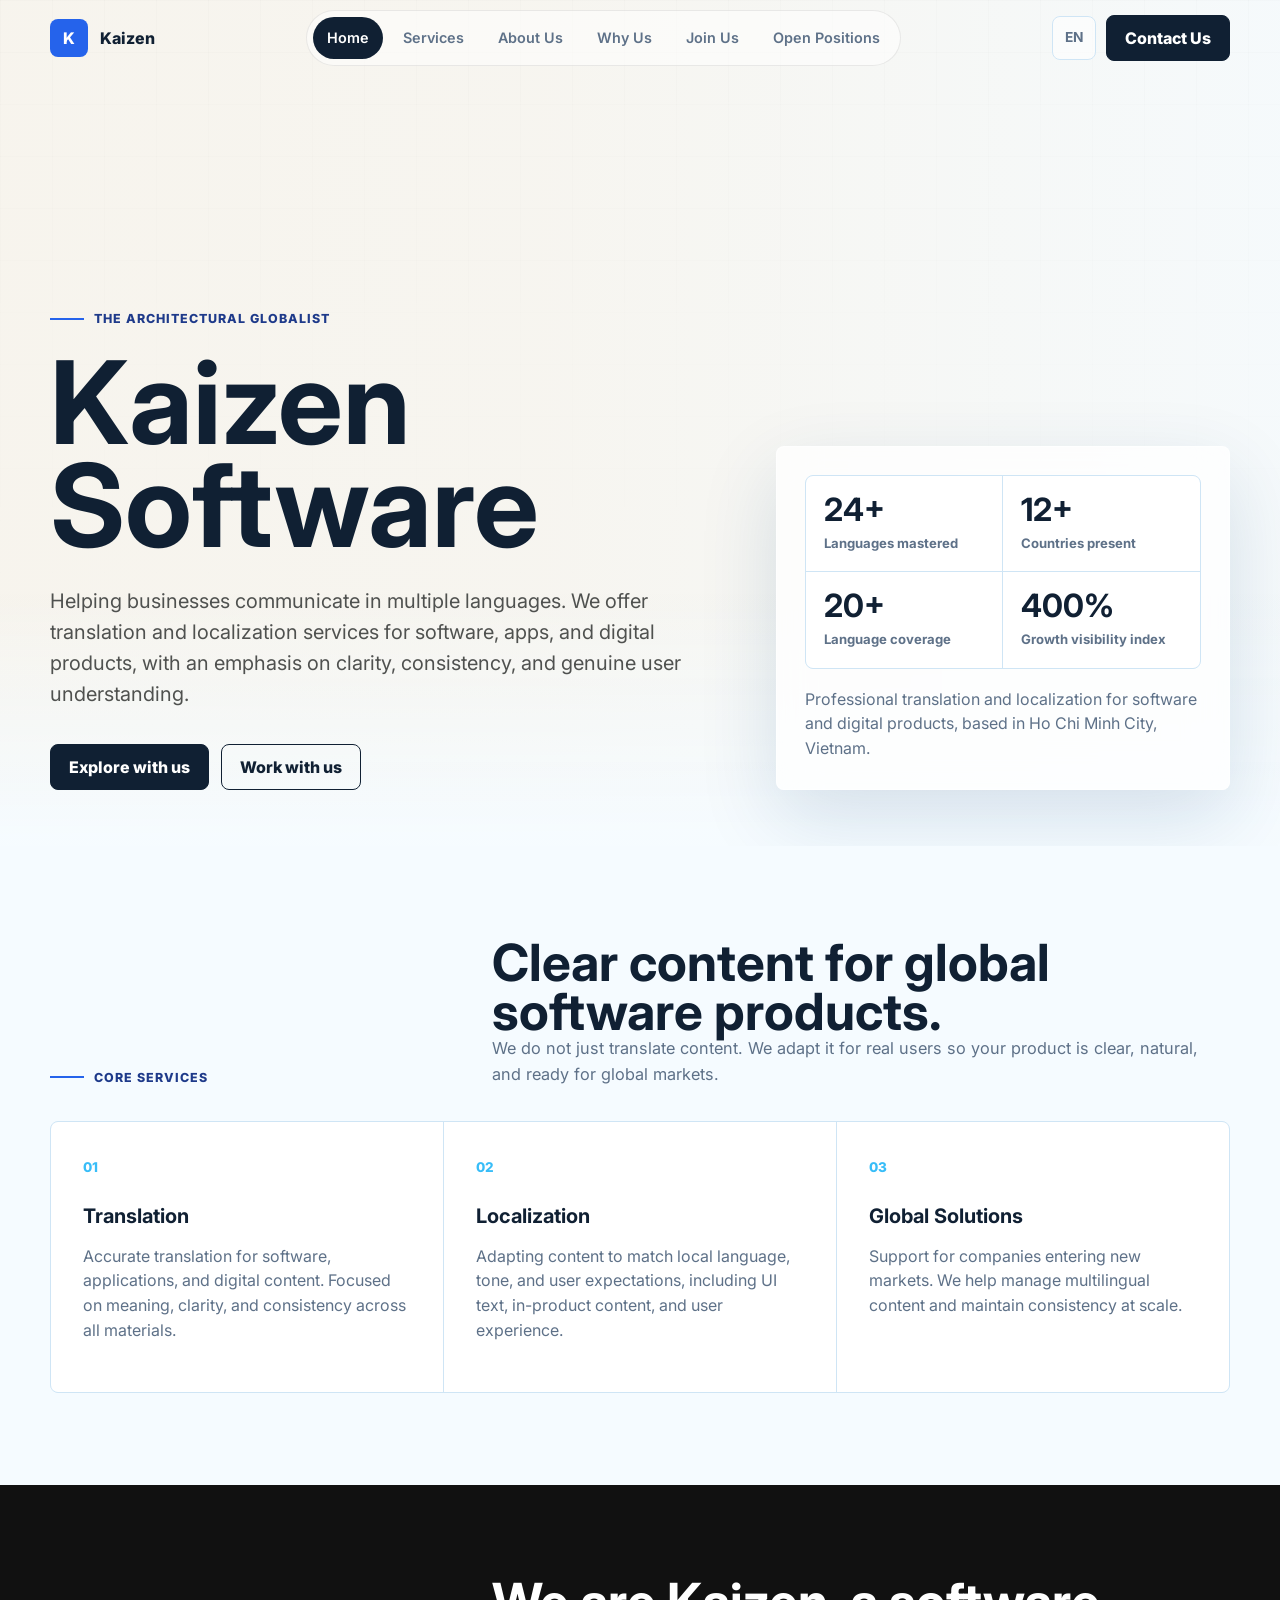
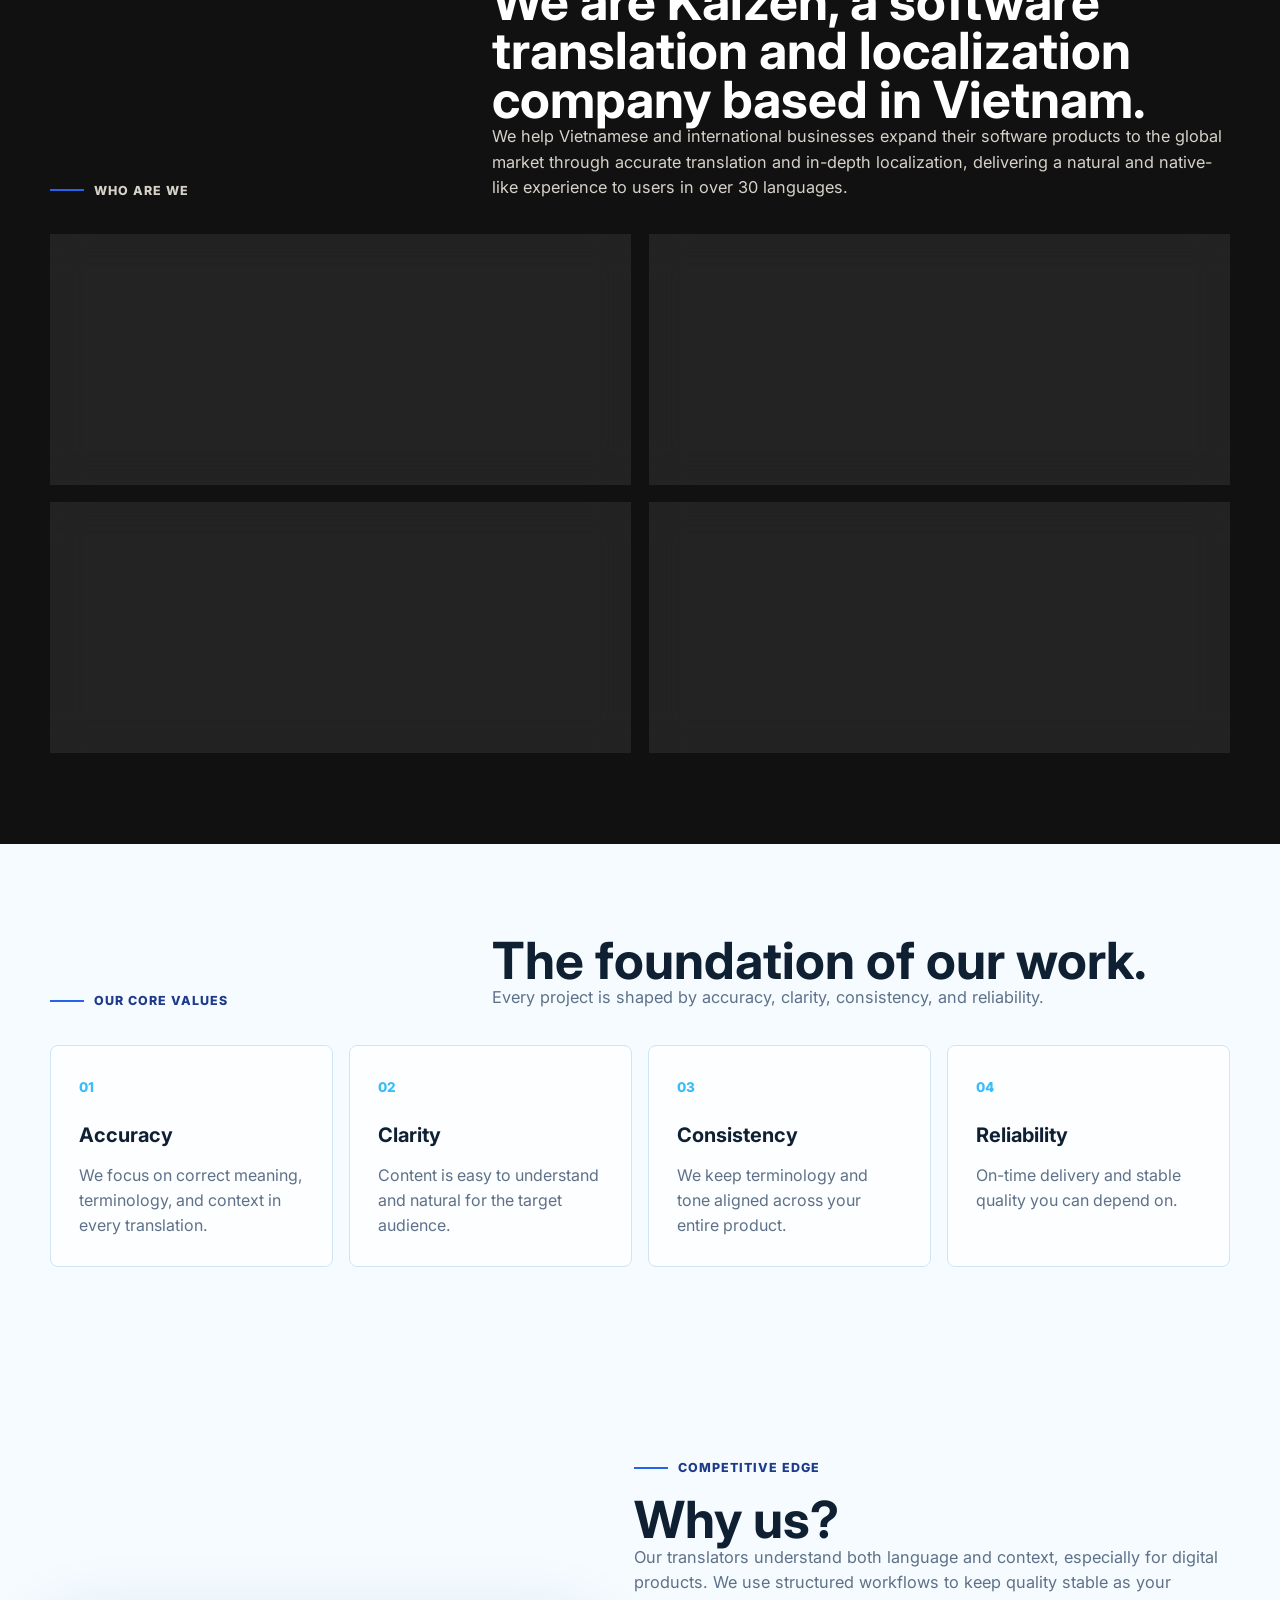
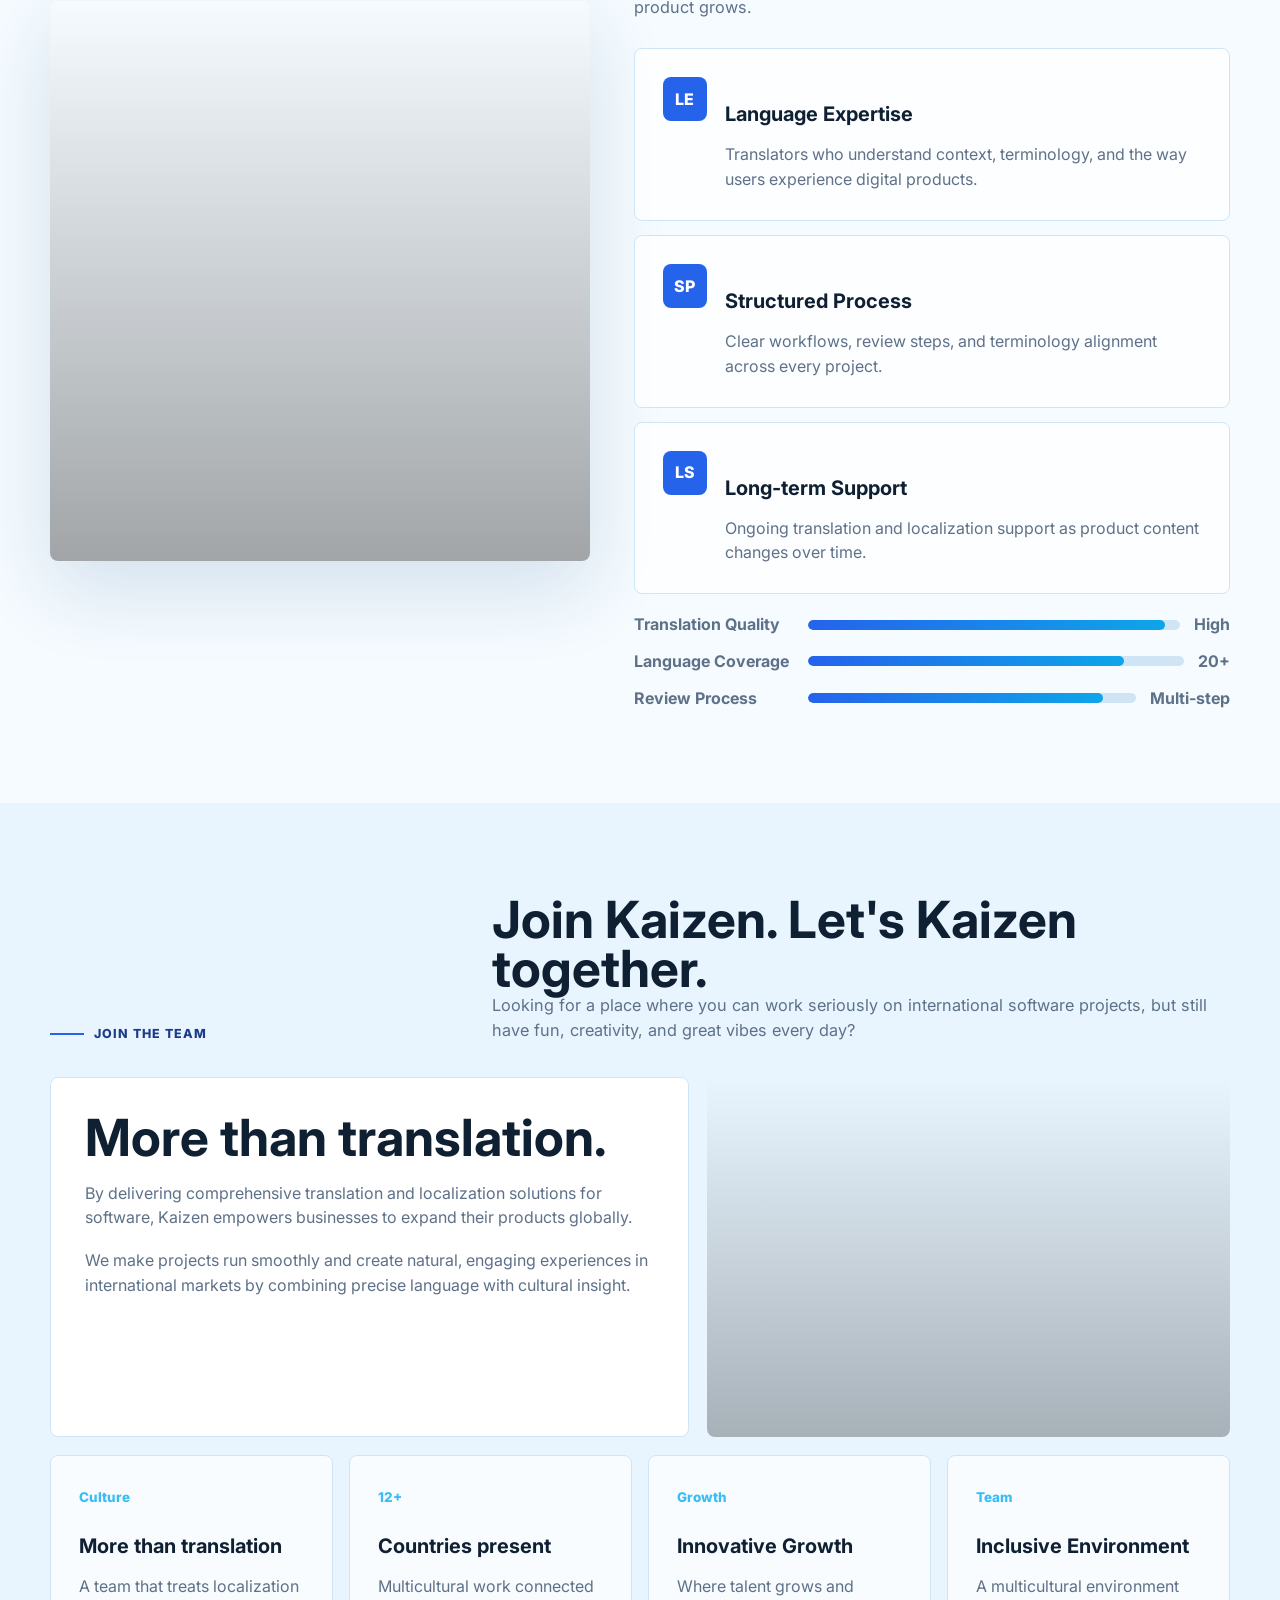
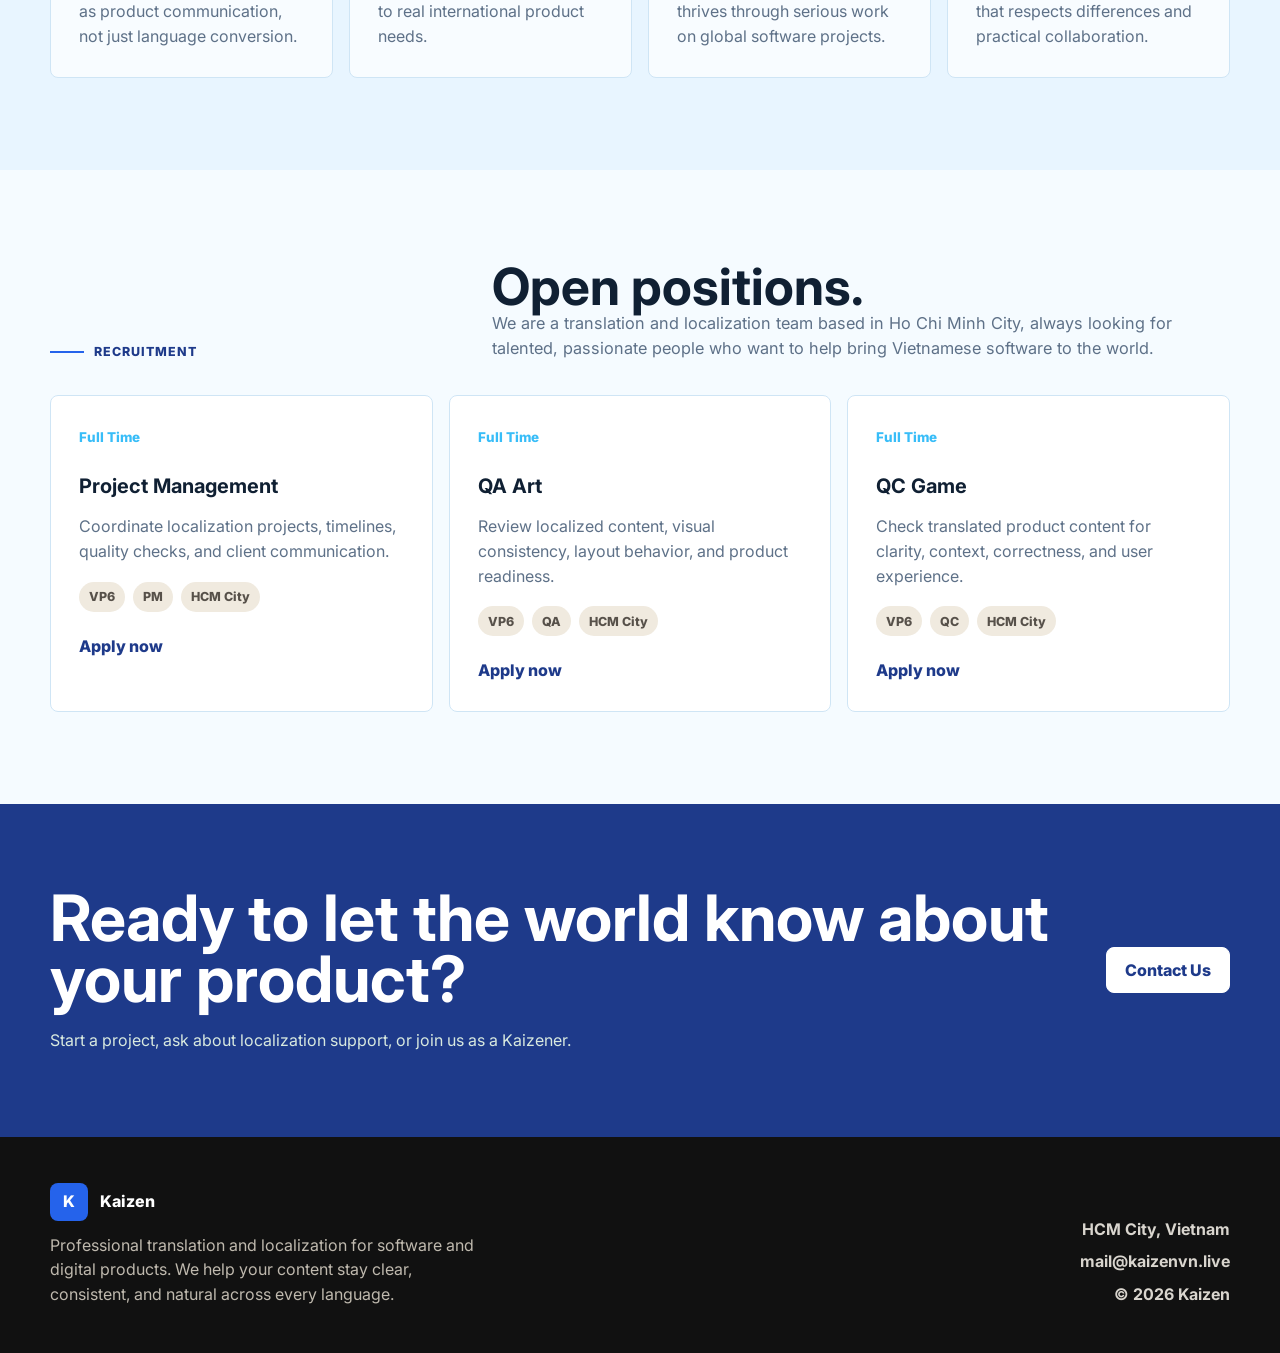
==== commit ba08dd12: "redesign Kaizen landing page" ====
--- a/index.html
+++ b/index.html
@@ -3,1971 +3,1231 @@
 <head>
     <meta charset="UTF-8">
     <meta name="viewport" content="width=device-width, initial-scale=1.0">
-    <title>Kaizen — Game Localization Experts</title>
-    <meta name="description" content="Kaizen delivers professional game localization services specializing in Cocos engine games. Translation, QA, voice-over, subtitles, and UI/UX localization across 20+ languages.">
+    <title>Kaizen Software - Translation and Localization</title>
+    <meta name="description" content="Kaizen helps businesses translate and localize software, apps, and digital products with clarity, consistency, and cultural understanding.">
+    <link rel="icon" href="data:image/svg+xml,%3Csvg xmlns='http://www.w3.org/2000/svg' viewBox='0 0 64 64'%3E%3Crect width='64' height='64' rx='10' fill='%232563eb'/%3E%3Cpath d='M18 14h9v18l17-18h11L35 35l21 15H43L27 38v12h-9V14z' fill='white'/%3E%3C/svg%3E">
     <link rel="preconnect" href="https://fonts.googleapis.com">
     <link rel="preconnect" href="https://fonts.gstatic.com" crossorigin>
-    <link href="https://fonts.googleapis.com/css2?family=Space+Grotesk:wght@400;500;600;700&family=Inter:wght@300;400;500;600&display=swap" rel="stylesheet">
+    <link href="https://fonts.googleapis.com/css2?family=Inter:wght@400;500;600;700;800&display=swap" rel="stylesheet">
     <style>
-        /* ===== RESET & BASE ===== */
-        *, *::before, *::after { box-sizing: border-box; margin: 0; padding: 0; }
-        
         :root {
-            --color-bg: #0B0B14;
-            --color-surface: #12121F;
-            --color-surface-2: #1A1A2E;
-            --color-border: #2A2A3E;
-            --color-primary: #00D4AA;
-            --color-primary-dim: #00D4AA20;
-            --color-accent: #FF6B35;
-            --color-text: #E8E8EC;
-            --color-text-muted: #8888A0;
-            --color-text-dim: #5A5A72;
-            --font-heading: 'Space Grotesk', sans-serif;
-            --font-body: 'Inter', sans-serif;
-            --radius: 12px;
-            --radius-sm: 8px;
-            --max-width: 1200px;
-            --transition: 0.3s cubic-bezier(0.4, 0, 0.2, 1);
-        }
-
-        html { scroll-behavior: smooth; }
-        
+            --ink: #102033;
+            --muted: #5e7188;
+            --paper: #f5fbff;
+            --panel: #ffffff;
+            --panel-soft: #e8f5ff;
+            --line: #cfe5f5;
+            --green: #2563eb;
+            --green-dark: #1e3a8a;
+            --gold: #38bdf8;
+            --blue: #0ea5e9;
+            --radius: 8px;
+            --shadow: 0 28px 80px rgba(15, 65, 120, 0.14);
+            --max: 1180px;
+        }
+
+        * {
+            box-sizing: border-box;
+            margin: 0;
+            padding: 0;
+        }
+
+        html {
+            scroll-behavior: smooth;
+            scroll-padding-top: 96px;
+        }
+
         body {
-            font-family: var(--font-body);
-            background: var(--color-bg);
-            color: var(--color-text);
-            line-height: 1.6;
-            -webkit-font-smoothing: antialiased;
+            font-family: Inter, system-ui, -apple-system, BlinkMacSystemFont, "Segoe UI", sans-serif;
+            background: var(--paper);
+            color: var(--ink);
+            line-height: 1.55;
             overflow-x: hidden;
         }
 
-        /* ===== SCROLLBAR ===== */
-        ::-webkit-scrollbar { width: 6px; }
-        ::-webkit-scrollbar-track { background: var(--color-bg); }
-        ::-webkit-scrollbar-thumb { background: var(--color-border); border-radius: 3px; }
-        ::-webkit-scrollbar-thumb:hover { background: var(--color-primary); }
-
-        /* ===== TYPOGRAPHY ===== */
-        h1, h2, h3, h4 { font-family: var(--font-heading); font-weight: 600; line-height: 1.2; }
-        
-        .section-label {
-            font-family: var(--font-heading);
-            font-size: 0.75rem;
-            font-weight: 600;
-            letter-spacing: 0.15em;
-            text-transform: uppercase;
-            color: var(--color-primary);
-            margin-bottom: 1rem;
-            display: flex;
-            align-items: center;
-            gap: 0.75rem;
-        }
-        .section-label::before {
-            content: '';
-            width: 24px;
-            height: 1px;
-            background: var(--color-primary);
-        }
-
-        /* ===== LAYOUT ===== */
+        body::before {
+            content: "";
+            position: fixed;
+            inset: 0;
+            z-index: -1;
+            pointer-events: none;
+            opacity: 0.35;
+            background:
+                linear-gradient(90deg, rgba(22, 22, 22, 0.04) 1px, transparent 1px),
+                linear-gradient(180deg, rgba(22, 22, 22, 0.04) 1px, transparent 1px);
+            background-size: 52px 52px;
+            mask-image: linear-gradient(180deg, #000 0%, transparent 75%);
+        }
+
+        a {
+            color: inherit;
+            text-decoration: none;
+        }
+
+        img {
+            display: block;
+            max-width: 100%;
+        }
+
         .container {
-            max-width: var(--max-width);
+            width: min(var(--max), calc(100% - 40px));
             margin: 0 auto;
-            padding: 0 2rem;
-        }
-
-        section {
-            padding: 6rem 0;
-            position: relative;
-        }
-
-        /* ===== NAVIGATION ===== */
-        nav {
+        }
+
+        .nav {
             position: fixed;
             top: 0;
             left: 0;
             right: 0;
-            z-index: 1000;
-            padding: 1rem 0;
-            transition: var(--transition);
-            background: transparent;
-        }
-        
-        nav.scrolled {
-            background: rgba(11, 11, 20, 0.92);
-            backdrop-filter: blur(20px);
-            border-bottom: 1px solid var(--color-border);
-        }
-
-        .nav-inner {
-            max-width: var(--max-width);
-            margin: 0 auto;
-            padding: 0 2rem;
+            z-index: 20;
+            transition: background 220ms ease, box-shadow 220ms ease, transform 220ms ease;
+        }
+
+        .nav.is-scrolled {
+            background: rgba(247, 244, 237, 0.92);
+            backdrop-filter: blur(18px);
+            box-shadow: 0 16px 44px rgba(31, 28, 22, 0.08);
+        }
+
+        .nav__inner {
+            min-height: 76px;
             display: flex;
             align-items: center;
             justify-content: space-between;
-        }
-
-        .logo {
-            font-family: var(--font-heading);
-            font-size: 1.5rem;
-            font-weight: 700;
-            color: var(--color-text);
-            text-decoration: none;
-            letter-spacing: -0.02em;
+            gap: 24px;
+        }
+
+        .brand {
+            display: inline-flex;
+            align-items: center;
+            gap: 12px;
+            font-weight: 800;
+            letter-spacing: 0;
+        }
+
+        .brand__mark {
+            width: 38px;
+            height: 38px;
+            display: grid;
+            place-items: center;
+            border-radius: var(--radius);
+            background: var(--green);
+            color: white;
+            font-weight: 800;
+        }
+
+        .nav__links {
             display: flex;
             align-items: center;
-            gap: 0.5rem;
-        }
-        
-        .logo-icon {
-            width: 32px;
-            height: 32px;
-            background: var(--color-primary);
-            border-radius: 8px;
+            gap: 6px;
+            padding: 6px;
+            border: 1px solid rgba(22, 22, 22, 0.08);
+            border-radius: 999px;
+            background: rgba(255, 255, 255, 0.5);
+        }
+
+        .nav__links a {
+            padding: 10px 14px;
+            border-radius: 999px;
+            color: var(--muted);
+            font-size: 0.9rem;
+            font-weight: 600;
+            transition: color 180ms ease, background 180ms ease;
+        }
+
+        .nav__links a:hover,
+        .nav__links a.is-active {
+            background: var(--ink);
+            color: white;
+        }
+
+        .nav__actions {
             display: flex;
             align-items: center;
-            justify-content: center;
-            font-size: 1rem;
+            gap: 10px;
+        }
+
+        .lang {
+            min-width: 44px;
+            padding: 10px 12px;
+            border: 1px solid var(--line);
+            border-radius: var(--radius);
+            color: var(--muted);
+            font-size: 0.86rem;
             font-weight: 700;
-            color: var(--color-bg);
-        }
-
-        .nav-links {
-            display: flex;
-            align-items: center;
-            gap: 2rem;
-            list-style: none;
-        }
-        
-        .nav-links a {
-            color: var(--color-text-muted);
-            text-decoration: none;
-            font-size: 0.875rem;
-            font-weight: 500;
-            transition: var(--transition);
-            position: relative;
-        }
-        .nav-links a:hover { color: var(--color-text); }
-
-        .nav-right {
-            display: flex;
-            align-items: center;
-            gap: 1rem;
-        }
-
-        /* Language Selector */
-        .lang-selector {
-            position: relative;
-            cursor: pointer;
-        }
-
-        .lang-current {
-            display: flex;
-            align-items: center;
-            gap: 0.4rem;
-            padding: 0.4rem 0.75rem;
-            background: var(--color-surface);
-            border: 1px solid var(--color-border);
-            border-radius: var(--radius-sm);
-            color: var(--color-text-muted);
-            font-size: 0.8rem;
-            font-weight: 500;
-            transition: var(--transition);
-            font-family: var(--font-body);
-        }
-        .lang-current:hover { border-color: var(--color-primary); color: var(--color-text); }
-
-        .lang-dropdown {
-            position: absolute;
-            top: calc(100% + 0.5rem);
-            right: 0;
-            background: var(--color-surface);
-            border: 1px solid var(--color-border);
-            border-radius: var(--radius-sm);
-            overflow: hidden;
-            opacity: 0;
-            visibility: hidden;
-            transform: translateY(-8px);
-            transition: var(--transition);
-            min-width: 140px;
-            box-shadow: 0 12px 40px rgba(0,0,0,0.4);
-        }
-        .lang-dropdown.open { opacity: 1; visibility: visible; transform: translateY(0); }
-
-        .lang-option {
-            display: flex;
-            align-items: center;
-            gap: 0.5rem;
-            padding: 0.6rem 1rem;
-            font-size: 0.8rem;
-            color: var(--color-text-muted);
-            cursor: pointer;
-            transition: var(--transition);
-        }
-        .lang-option:hover { background: var(--color-surface-2); color: var(--color-text); }
-        .lang-option.active { color: var(--color-primary); }
-
-        /* CTA Button */
-        .btn-primary {
+            text-align: center;
+            background: rgba(255, 255, 255, 0.54);
+        }
+
+        .menu {
+            display: none;
+            width: 44px;
+            height: 44px;
+            border: 1px solid var(--line);
+            border-radius: var(--radius);
+            background: var(--panel);
+        }
+
+        .menu span {
+            display: block;
+            width: 18px;
+            height: 2px;
+            margin: 4px auto;
+            background: var(--ink);
+        }
+
+        .button {
             display: inline-flex;
             align-items: center;
-            gap: 0.5rem;
-            padding: 0.6rem 1.5rem;
-            background: var(--color-primary);
-            color: var(--color-bg);
-            font-family: var(--font-heading);
-            font-size: 0.875rem;
-            font-weight: 600;
-            border: none;
-            border-radius: var(--radius-sm);
-            cursor: pointer;
-            transition: var(--transition);
-            text-decoration: none;
-        }
-        .btn-primary:hover { transform: translateY(-1px); box-shadow: 0 8px 24px rgba(0, 212, 170, 0.25); }
-
-        .btn-outline {
+            justify-content: center;
+            min-height: 46px;
+            padding: 0 18px;
+            border: 1px solid var(--ink);
+            border-radius: var(--radius);
+            background: var(--ink);
+            color: white;
+            font-weight: 800;
+            transition: transform 180ms ease, box-shadow 180ms ease, background 180ms ease;
+        }
+
+        .button:hover {
+            transform: translateY(-2px);
+            box-shadow: 0 14px 34px rgba(22, 22, 22, 0.18);
+        }
+
+        .button--light {
+            background: transparent;
+            color: var(--ink);
+        }
+
+        .button--light:hover {
+            background: white;
+        }
+
+        .hero {
+            min-height: 94vh;
+            padding: 112px 0 56px;
+            display: grid;
+            align-items: end;
+            position: relative;
+            overflow: hidden;
+        }
+
+        .hero::before {
+            content: "";
+            position: absolute;
+            inset: 0;
+            z-index: -2;
+            background:
+                linear-gradient(90deg, rgba(247, 244, 237, 0.98) 0%, rgba(247, 244, 237, 0.86) 42%, rgba(247, 244, 237, 0.2) 100%),
+                url("https://images.unsplash.com/photo-1556761175-b413da4baf72?auto=format&fit=crop&w=1900&q=82") center right / cover;
+        }
+
+        .hero::after {
+            content: "";
+            position: absolute;
+            left: 0;
+            right: 0;
+            bottom: 0;
+            height: 28vh;
+            z-index: -1;
+            background: linear-gradient(180deg, transparent, var(--paper));
+        }
+
+        .hero__grid {
+            display: grid;
+            grid-template-columns: minmax(0, 1.05fr) minmax(320px, 0.7fr);
+            gap: 44px;
+            align-items: end;
+        }
+
+        .eyebrow {
             display: inline-flex;
             align-items: center;
-            gap: 0.5rem;
-            padding: 0.6rem 1.5rem;
-            background: transparent;
-            color: var(--color-text);
-            font-family: var(--font-heading);
-            font-size: 0.875rem;
-            font-weight: 600;
-            border: 1px solid var(--color-border);
-            border-radius: var(--radius-sm);
-            cursor: pointer;
-            transition: var(--transition);
-            text-decoration: none;
-        }
-        .btn-outline:hover { border-color: var(--color-primary); color: var(--color-primary); }
-
-        /* Mobile Menu */
-        .mobile-toggle {
-            display: none;
-            flex-direction: column;
-            gap: 5px;
-            background: none;
-            border: none;
-            cursor: pointer;
-            padding: 4px;
-        }
-        .mobile-toggle span {
-            width: 22px;
+            gap: 10px;
+            color: var(--green-dark);
+            font-size: 0.78rem;
+            font-weight: 800;
+            text-transform: uppercase;
+            letter-spacing: 0.08em;
+        }
+
+        .eyebrow::before {
+            content: "";
+            width: 34px;
             height: 2px;
-            background: var(--color-text);
-            border-radius: 2px;
-            transition: var(--transition);
-        }
-
-        /* ===== HERO ===== */
-        .hero {
-            min-height: 100vh;
+            background: var(--green);
+        }
+
+        h1 {
+            max-width: 760px;
+            margin-top: 22px;
+            font-size: clamp(3.5rem, 9vw, 8.5rem);
+            line-height: 0.9;
+            letter-spacing: 0;
+        }
+
+        .hero__copy {
+            max-width: 650px;
+            margin-top: 28px;
+            color: #4f514f;
+            font-size: clamp(1.05rem, 1.6vw, 1.25rem);
+        }
+
+        .hero__actions {
             display: flex;
-            align-items: center;
+            flex-wrap: wrap;
+            gap: 12px;
+            margin-top: 34px;
+        }
+
+        .hero__card {
+            padding: 28px;
+            border: 1px solid rgba(255, 255, 255, 0.58);
+            border-radius: var(--radius);
+            background: rgba(255, 255, 255, 0.74);
+            backdrop-filter: blur(20px);
+            box-shadow: var(--shadow);
+        }
+
+        .metric {
+            display: grid;
+            grid-template-columns: 1fr 1fr;
+            gap: 1px;
+            overflow: hidden;
+            border-radius: var(--radius);
+            border: 1px solid var(--line);
+            background: var(--line);
+        }
+
+        .metric div {
+            padding: 18px;
+            background: var(--panel);
+        }
+
+        .metric strong {
+            display: block;
+            font-size: 2rem;
+            line-height: 1;
+        }
+
+        .metric span {
+            display: block;
+            margin-top: 7px;
+            color: var(--muted);
+            font-size: 0.82rem;
+            font-weight: 700;
+        }
+
+        .hero__card p {
+            margin-top: 18px;
+            color: var(--muted);
+        }
+
+        section {
+            padding: 92px 0;
             position: relative;
+        }
+
+        .section-head {
+            display: grid;
+            grid-template-columns: 0.7fr 1.3fr;
+            gap: 44px;
+            align-items: end;
+            margin-bottom: 34px;
+        }
+
+        .section-head h2 {
+            font-size: clamp(2.1rem, 4vw, 4.4rem);
+            line-height: 0.96;
+            letter-spacing: 0;
+        }
+
+        .section-head p {
+            color: var(--muted);
+            font-size: 1.02rem;
+        }
+
+        .services {
+            display: grid;
+            grid-template-columns: repeat(3, 1fr);
+            gap: 1px;
             overflow: hidden;
-            padding-top: 5rem;
-        }
-
-        .hero-grid {
+            border: 1px solid var(--line);
+            border-radius: var(--radius);
+            background: var(--line);
+        }
+
+        .service {
+            min-height: 270px;
+            padding: 32px;
+            background: var(--panel);
+            transition: transform 220ms ease, background 220ms ease;
+        }
+
+        .service:hover {
+            transform: translateY(-4px);
+            background: #fbfaf6;
+        }
+
+        .number {
+            color: var(--gold);
+            font-weight: 800;
+            font-size: 0.84rem;
+        }
+
+        .service h3,
+        .value h3,
+        .edge h3,
+        .role h3 {
+            margin-top: 22px;
+            font-size: 1.25rem;
+        }
+
+        .service p,
+        .value p,
+        .edge p,
+        .role p {
+            margin-top: 12px;
+            color: var(--muted);
+        }
+
+        .about {
+            background: #111;
+            color: white;
+            overflow: hidden;
+        }
+
+        .about::before {
+            content: "";
             position: absolute;
             inset: 0;
-            background-image: 
-                linear-gradient(rgba(0, 212, 170, 0.03) 1px, transparent 1px),
-                linear-gradient(90deg, rgba(0, 212, 170, 0.03) 1px, transparent 1px);
-            background-size: 60px 60px;
-            mask-image: radial-gradient(ellipse at center, black 30%, transparent 70%);
-        }
-
-        .hero-glow {
-            position: absolute;
-            width: 600px;
-            height: 600px;
-            border-radius: 50%;
-            filter: blur(120px);
-            opacity: 0.15;
-            pointer-events: none;
-        }
-        .hero-glow-1 { top: -200px; right: -100px; background: var(--color-primary); }
-        .hero-glow-2 { bottom: -200px; left: -100px; background: #5B3FFF; }
-
-        .hero-content {
+            opacity: 0.42;
+            background:
+                linear-gradient(90deg, #111 0%, rgba(17, 17, 17, 0.8) 48%, rgba(17, 17, 17, 0.28) 100%),
+                url("https://images.unsplash.com/photo-1497366754035-f200968a6e72?auto=format&fit=crop&w=1800&q=82") center / cover;
+        }
+
+        .about .container {
             position: relative;
             z-index: 1;
-            max-width: 720px;
-        }
-
-        .hero-badge {
+        }
+
+        .about .section-head p,
+        .about .eyebrow,
+        .about-card p {
+            color: #d6d2c9;
+        }
+
+        .about__grid {
+            display: grid;
+            grid-template-columns: 1fr 1fr;
+            gap: 18px;
+        }
+
+        .about-card {
+            min-height: 250px;
+            padding: 32px;
+            border: 1px solid rgba(255, 255, 255, 0.14);
+            border-radius: var(--radius);
+            background: rgba(255, 255, 255, 0.08);
+            backdrop-filter: blur(18px);
+        }
+
+        .about-card strong {
+            display: block;
+            color: var(--gold);
+            font-size: 3.5rem;
+            line-height: 1;
+        }
+
+        .values {
+            display: grid;
+            grid-template-columns: repeat(4, 1fr);
+            gap: 16px;
+        }
+
+        .value,
+        .edge,
+        .role {
+            padding: 28px;
+            border: 1px solid var(--line);
+            border-radius: var(--radius);
+            background: rgba(255, 255, 255, 0.7);
+            transition: transform 220ms ease, box-shadow 220ms ease;
+        }
+
+        .value:hover,
+        .edge:hover,
+        .role:hover {
+            transform: translateY(-5px);
+            box-shadow: var(--shadow);
+        }
+
+        .split {
+            display: grid;
+            grid-template-columns: 0.95fr 1.05fr;
+            gap: 44px;
+            align-items: center;
+        }
+
+        .image-panel {
+            min-height: 560px;
+            border-radius: var(--radius);
+            background:
+                linear-gradient(180deg, transparent, rgba(0, 0, 0, 0.34)),
+                url("https://images.unsplash.com/photo-1522071820081-009f0129c71c?auto=format&fit=crop&w=1200&q=82") center / cover;
+            box-shadow: var(--shadow);
+        }
+
+        .edges {
+            display: grid;
+            gap: 14px;
+        }
+
+        .edge {
+            display: grid;
+            grid-template-columns: auto 1fr;
+            gap: 18px;
+            align-items: start;
+        }
+
+        .edge__icon {
+            width: 44px;
+            height: 44px;
+            display: grid;
+            place-items: center;
+            border-radius: var(--radius);
+            background: var(--green);
+            color: white;
+            font-weight: 800;
+        }
+
+        .standards {
+            margin-top: 18px;
+            display: grid;
+            gap: 12px;
+        }
+
+        .standard {
+            display: grid;
+            grid-template-columns: 160px 1fr auto;
+            gap: 14px;
+            align-items: center;
+            color: var(--muted);
+            font-weight: 700;
+        }
+
+        .bar {
+            height: 10px;
+            border-radius: 999px;
+            background: var(--line);
+            overflow: hidden;
+        }
+
+        .bar span {
+            display: block;
+            height: 100%;
+            border-radius: inherit;
+            background: linear-gradient(90deg, var(--green), var(--blue));
+            transform-origin: left;
+            transform: scaleX(0);
+            transition: transform 900ms cubic-bezier(0.2, 0.8, 0.2, 1);
+        }
+
+        .is-visible .bar span {
+            transform: scaleX(1);
+        }
+
+        .careers {
+            background: var(--panel-soft);
+        }
+
+        .culture-grid {
+            display: grid;
+            grid-template-columns: 1.1fr 0.9fr;
+            gap: 18px;
+            margin-bottom: 18px;
+        }
+
+        .culture-copy {
+            padding: 34px;
+            border-radius: var(--radius);
+            background: var(--panel);
+            border: 1px solid var(--line);
+        }
+
+        .culture-copy h3 {
+            font-size: clamp(2rem, 4vw, 4rem);
+            line-height: 0.98;
+        }
+
+        .culture-copy p {
+            margin-top: 18px;
+            color: var(--muted);
+        }
+
+        .culture-photo {
+            min-height: 360px;
+            border-radius: var(--radius);
+            background:
+                linear-gradient(180deg, transparent, rgba(0, 0, 0, 0.28)),
+                url("https://images.unsplash.com/photo-1552664730-d307ca884978?auto=format&fit=crop&w=1200&q=82") center / cover;
+        }
+
+        .role-grid {
+            display: grid;
+            grid-template-columns: repeat(3, 1fr);
+            gap: 16px;
+        }
+
+        .role {
+            background: var(--panel);
+        }
+
+        .role__meta {
+            display: flex;
+            flex-wrap: wrap;
+            gap: 8px;
+            margin-top: 18px;
+        }
+
+        .pill {
             display: inline-flex;
             align-items: center;
-            gap: 0.5rem;
-            padding: 0.4rem 1rem;
-            background: var(--color-primary-dim);
-            border: 1px solid rgba(0, 212, 170, 0.2);
-            border-radius: 100px;
-            font-size: 0.8rem;
-            color: var(--color-primary);
-            font-weight: 500;
-            margin-bottom: 2rem;
-        }
-        .hero-badge-dot {
-            width: 6px;
-            height: 6px;
-            background: var(--color-primary);
-            border-radius: 50%;
-            animation: pulse-dot 2s infinite;
-        }
-        @keyframes pulse-dot {
-            0%, 100% { opacity: 1; }
-            50% { opacity: 0.4; }
-        }
-
-        .hero h1 {
-            font-size: clamp(2.5rem, 5.5vw, 4.5rem);
+            min-height: 30px;
+            padding: 0 10px;
+            border-radius: 999px;
+            background: #f0eadf;
+            color: #57514a;
+            font-size: 0.78rem;
+            font-weight: 800;
+        }
+
+        .role a {
+            display: inline-flex;
+            margin-top: 22px;
+            color: var(--green-dark);
+            font-weight: 800;
+        }
+
+        .cta {
+            padding: 84px 0;
+            background: var(--green-dark);
+            color: white;
+        }
+
+        .cta__inner {
+            display: grid;
+            grid-template-columns: 1fr auto;
+            gap: 28px;
+            align-items: center;
+        }
+
+        .cta h2 {
+            font-size: clamp(2.3rem, 5vw, 5rem);
+            line-height: 0.95;
+        }
+
+        .cta p {
+            max-width: 620px;
+            margin-top: 18px;
+            color: #d8e9df;
+        }
+
+        .cta .button {
+            border-color: white;
+            background: white;
+            color: var(--green-dark);
+        }
+
+        .footer {
+            padding: 46px 0;
+            background: #111;
+            color: white;
+        }
+
+        .footer__inner {
+            display: grid;
+            grid-template-columns: 1fr auto;
+            gap: 30px;
+            align-items: end;
+        }
+
+        .footer p {
+            max-width: 440px;
+            margin-top: 12px;
+            color: #bfb9ae;
+        }
+
+        .contact-list {
+            display: grid;
+            gap: 8px;
+            color: #d9d5ce;
             font-weight: 700;
-            line-height: 1.08;
-            letter-spacing: -0.03em;
-            margin-bottom: 1.5rem;
-        }
-        .hero h1 .highlight {
-            background: linear-gradient(135deg, var(--color-primary), #00A88A);
-            -webkit-background-clip: text;
-            -webkit-text-fill-color: transparent;
-            background-clip: text;
-        }
-
-        .hero-subtitle {
-            font-size: 1.125rem;
-            color: var(--color-text-muted);
-            line-height: 1.7;
-            margin-bottom: 2.5rem;
-            max-width: 560px;
-        }
-
-        .hero-actions {
-            display: flex;
-            gap: 1rem;
-            flex-wrap: wrap;
-        }
-
-        .hero-stats {
-            display: flex;
-            gap: 3rem;
-            margin-top: 4rem;
-            padding-top: 2rem;
-            border-top: 1px solid var(--color-border);
-        }
-        .hero-stat-value {
-            font-family: var(--font-heading);
-            font-size: 2rem;
-            font-weight: 700;
-            color: var(--color-text);
-        }
-        .hero-stat-label {
-            font-size: 0.8rem;
-            color: var(--color-text-dim);
-            margin-top: 0.25rem;
-        }
-
-        /* ===== SERVICES ===== */
-        .services-grid {
-            display: grid;
-            grid-template-columns: repeat(3, 1fr);
-            gap: 1px;
-            background: var(--color-border);
-            border: 1px solid var(--color-border);
-            border-radius: var(--radius);
-            overflow: hidden;
-            margin-top: 3rem;
-        }
-
-        .service-card {
-            background: var(--color-surface);
-            padding: 2.5rem 2rem;
-            transition: var(--transition);
-            position: relative;
-        }
-        .service-card:hover { background: var(--color-surface-2); }
-        .service-card:hover .service-icon { transform: scale(1.1); }
-
-        .service-icon {
-            width: 48px;
-            height: 48px;
-            border-radius: 12px;
-            display: flex;
-            align-items: center;
-            justify-content: center;
-            font-size: 1.5rem;
-            margin-bottom: 1.5rem;
-            transition: var(--transition);
-            background: var(--color-primary-dim);
-        }
-
-        .service-card h3 {
-            font-size: 1.125rem;
-            margin-bottom: 0.75rem;
-            color: var(--color-text);
-        }
-        .service-card p {
-            font-size: 0.875rem;
-            color: var(--color-text-muted);
-            line-height: 1.7;
-        }
-
-        /* ===== ABOUT ===== */
-        .about-grid {
-            display: grid;
-            grid-template-columns: 1fr 1fr;
-            gap: 4rem;
-            align-items: center;
-            margin-top: 3rem;
-        }
-
-        .about-visual {
-            position: relative;
-            aspect-ratio: 4/3;
-            background: var(--color-surface);
-            border: 1px solid var(--color-border);
-            border-radius: var(--radius);
-            overflow: hidden;
-            display: flex;
-            align-items: center;
-            justify-content: center;
-        }
-        
-        .about-visual-inner {
-            text-align: center;
-            padding: 2rem;
-        }
-        
-        .kaizen-kanji {
-            font-size: 6rem;
-            font-weight: 700;
-            color: var(--color-primary);
-            opacity: 0.15;
-            line-height: 1;
-            margin-bottom: 1rem;
-        }
-        
-        .kaizen-meaning {
-            font-family: var(--font-heading);
-            font-size: 1.5rem;
-            color: var(--color-text);
-            letter-spacing: 0.1em;
-        }
-        
-        .kaizen-sub {
-            font-size: 0.875rem;
-            color: var(--color-text-muted);
-            margin-top: 0.5rem;
-        }
-
-        .about-content h2 {
-            font-size: 2.5rem;
-            margin-bottom: 1.5rem;
-            letter-spacing: -0.02em;
-        }
-
-        .about-content p {
-            color: var(--color-text-muted);
-            margin-bottom: 1.5rem;
-            line-height: 1.8;
-        }
-
-        .about-features {
-            display: grid;
-            grid-template-columns: 1fr 1fr;
-            gap: 1.5rem;
-            margin-top: 2rem;
-        }
-
-        .about-feature {
-            display: flex;
-            gap: 0.75rem;
-            align-items: flex-start;
-        }
-        .about-feature-icon {
-            width: 36px;
-            height: 36px;
-            min-width: 36px;
-            border-radius: 8px;
-            background: var(--color-primary-dim);
-            display: flex;
-            align-items: center;
-            justify-content: center;
-            color: var(--color-primary);
-            font-size: 1rem;
-        }
-        .about-feature-text h4 {
-            font-size: 0.875rem;
-            font-weight: 600;
-            margin-bottom: 0.25rem;
-        }
-        .about-feature-text p {
-            font-size: 0.8rem;
-            color: var(--color-text-dim);
-            margin-bottom: 0;
-        }
-
-        /* ===== GLOBAL ===== */
-        .global-section { background: var(--color-surface); }
-
-        .global-grid {
-            display: grid;
-            grid-template-columns: repeat(4, 1fr);
-            gap: 1.5rem;
-            margin-top: 3rem;
-        }
-
-        .global-card {
-            background: var(--color-bg);
-            border: 1px solid var(--color-border);
-            border-radius: var(--radius);
-            padding: 2rem;
-            transition: var(--transition);
-            position: relative;
-            overflow: hidden;
-        }
-        .global-card:hover { border-color: var(--color-primary); transform: translateY(-4px); }
-
-        .global-card-flag {
-            font-size: 2.5rem;
-            margin-bottom: 1rem;
-        }
-
-        .global-card h3 {
-            font-size: 1rem;
-            margin-bottom: 0.25rem;
-        }
-        .global-card .global-city {
-            font-size: 0.8rem;
-            color: var(--color-text-dim);
-            margin-bottom: 1rem;
-        }
-        .global-card p {
-            font-size: 0.8rem;
-            color: var(--color-text-muted);
-            line-height: 1.6;
-        }
-
-        .global-card-tag {
-            display: inline-block;
-            padding: 0.2rem 0.6rem;
-            background: var(--color-primary-dim);
-            color: var(--color-primary);
-            font-size: 0.7rem;
-            font-weight: 600;
-            border-radius: 100px;
-            margin-top: 1rem;
-        }
-
-        /* ===== PROCESS ===== */
-        .process-steps {
-            display: grid;
-            grid-template-columns: repeat(4, 1fr);
-            gap: 2rem;
-            margin-top: 3rem;
-            position: relative;
-        }
-        .process-steps::before {
-            content: '';
-            position: absolute;
-            top: 36px;
-            left: 60px;
-            right: 60px;
-            height: 1px;
-            background: linear-gradient(90deg, var(--color-border), var(--color-primary), var(--color-border));
-            opacity: 0.5;
-        }
-
-        .process-step {
-            text-align: center;
-            position: relative;
-        }
-        .process-step-num {
-            width: 72px;
-            height: 72px;
-            border-radius: 50%;
-            background: var(--color-surface);
-            border: 2px solid var(--color-border);
-            display: flex;
-            align-items: center;
-            justify-content: center;
-            margin: 0 auto 1.5rem;
-            font-family: var(--font-heading);
-            font-size: 1.5rem;
-            font-weight: 700;
-            color: var(--color-primary);
-            position: relative;
-            z-index: 1;
-            transition: var(--transition);
-        }
-        .process-step:hover .process-step-num {
-            border-color: var(--color-primary);
-            background: var(--color-primary-dim);
-        }
-
-        .process-step h3 {
-            font-size: 1rem;
-            margin-bottom: 0.5rem;
-        }
-        .process-step p {
-            font-size: 0.8rem;
-            color: var(--color-text-muted);
-            line-height: 1.6;
-        }
-
-        /* ===== TECH ===== */
-        .tech-grid {
-            display: grid;
-            grid-template-columns: repeat(3, 1fr);
-            gap: 1.5rem;
-            margin-top: 3rem;
-        }
-
-        .tech-card {
-            background: var(--color-surface);
-            border: 1px solid var(--color-border);
-            border-radius: var(--radius);
-            padding: 2rem;
-            transition: var(--transition);
-        }
-        .tech-card:hover { border-color: var(--color-primary); }
-
-        .tech-card-icon {
-            font-size: 2rem;
-            margin-bottom: 1rem;
-        }
-
-        .tech-card h3 {
-            font-size: 1rem;
-            margin-bottom: 0.5rem;
-        }
-        .tech-card p {
-            font-size: 0.8rem;
-            color: var(--color-text-muted);
-            line-height: 1.7;
-        }
-
-        .tech-tags {
-            display: flex;
-            flex-wrap: wrap;
-            gap: 0.4rem;
-            margin-top: 1rem;
-        }
-        .tech-tag {
-            padding: 0.2rem 0.6rem;
-            background: var(--color-surface-2);
-            border: 1px solid var(--color-border);
-            border-radius: 100px;
-            font-size: 0.7rem;
-            color: var(--color-text-muted);
-        }
-
-        /* ===== CTA ===== */
-        .cta-section {
-            text-align: center;
-            padding: 8rem 0;
-        }
-        .cta-section h2 {
-            font-size: clamp(2rem, 4vw, 3rem);
-            margin-bottom: 1rem;
-            letter-spacing: -0.02em;
-        }
-        .cta-section p {
-            color: var(--color-text-muted);
-            max-width: 480px;
-            margin: 0 auto 2.5rem;
-            line-height: 1.7;
-        }
-        .cta-actions {
-            display: flex;
-            justify-content: center;
-            gap: 1rem;
-            flex-wrap: wrap;
-        }
-
-        /* ===== CONTACT ===== */
-        .contact-grid {
-            display: grid;
-            grid-template-columns: 1fr 1.2fr;
-            gap: 4rem;
-            margin-top: 3rem;
-        }
-
-        .contact-info h3 {
-            font-size: 1.5rem;
-            margin-bottom: 1rem;
-        }
-        .contact-info > p {
-            color: var(--color-text-muted);
-            margin-bottom: 2rem;
-            line-height: 1.7;
-        }
-
-        .contact-methods {
-            display: flex;
-            flex-direction: column;
-            gap: 1.5rem;
-        }
-        .contact-method {
-            display: flex;
-            gap: 1rem;
-            align-items: flex-start;
-        }
-        .contact-method-icon {
-            width: 40px;
-            height: 40px;
-            min-width: 40px;
-            border-radius: 10px;
-            background: var(--color-primary-dim);
-            display: flex;
-            align-items: center;
-            justify-content: center;
-            color: var(--color-primary);
-            font-size: 1.1rem;
-        }
-        .contact-method h4 {
-            font-size: 0.875rem;
-            margin-bottom: 0.15rem;
-        }
-        .contact-method p {
-            font-size: 0.8rem;
-            color: var(--color-text-muted);
-        }
-
-        .contact-form {
-            background: var(--color-surface);
-            border: 1px solid var(--color-border);
-            border-radius: var(--radius);
-            padding: 2.5rem;
-        }
-
-        .form-group {
-            margin-bottom: 1.25rem;
-        }
-        .form-group label {
-            display: block;
-            font-size: 0.8rem;
-            font-weight: 500;
-            color: var(--color-text-muted);
-            margin-bottom: 0.5rem;
-        }
-        .form-group input,
-        .form-group textarea,
-        .form-group select {
-            width: 100%;
-            padding: 0.75rem 1rem;
-            background: var(--color-bg);
-            border: 1px solid var(--color-border);
-            border-radius: var(--radius-sm);
-            color: var(--color-text);
-            font-family: var(--font-body);
-            font-size: 0.875rem;
-            transition: var(--transition);
-            outline: none;
-        }
-        .form-group input:focus,
-        .form-group textarea:focus,
-        .form-group select:focus {
-            border-color: var(--color-primary);
-            box-shadow: 0 0 0 3px var(--color-primary-dim);
-        }
-        .form-group textarea { resize: vertical; min-height: 120px; }
-        .form-group select { cursor: pointer; }
-        .form-group select option { background: var(--color-surface); }
-
-        .form-row {
-            display: grid;
-            grid-template-columns: 1fr 1fr;
-            gap: 1rem;
-        }
-
-        .form-submit {
-            width: 100%;
-            padding: 0.85rem;
-            margin-top: 0.5rem;
-        }
-
-        /* ===== FOOTER ===== */
-        footer {
-            border-top: 1px solid var(--color-border);
-            padding: 3rem 0 2rem;
-        }
-
-        .footer-inner {
-            display: flex;
-            justify-content: space-between;
-            align-items: center;
-        }
-
-        .footer-left p {
-            font-size: 0.8rem;
-            color: var(--color-text-dim);
-            margin-top: 0.5rem;
-        }
-
-        .footer-links {
-            display: flex;
-            gap: 2rem;
-        }
-        .footer-links a {
-            font-size: 0.8rem;
-            color: var(--color-text-muted);
-            text-decoration: none;
-            transition: var(--transition);
-        }
-        .footer-links a:hover { color: var(--color-primary); }
-
-        /* ===== ANIMATIONS ===== */
-        .fade-up {
+            text-align: right;
+        }
+
+        .reveal {
             opacity: 0;
-            transform: translateY(30px);
-            transition: opacity 0.6s ease, transform 0.6s ease;
-        }
-        .fade-up.visible {
+            transform: translateY(28px);
+            transition: opacity 700ms ease, transform 700ms cubic-bezier(0.2, 0.8, 0.2, 1);
+        }
+
+        .reveal.is-visible {
             opacity: 1;
             transform: translateY(0);
         }
 
-        /* ===== RESPONSIVE ===== */
-        @media (max-width: 1024px) {
-            .services-grid { grid-template-columns: repeat(2, 1fr); }
-            .global-grid { grid-template-columns: repeat(2, 1fr); }
-            .process-steps { grid-template-columns: repeat(2, 1fr); gap: 2rem 3rem; }
-            .process-steps::before { display: none; }
-            .tech-grid { grid-template-columns: repeat(2, 1fr); }
-        }
-
-        @media (max-width: 768px) {
-            section { padding: 4rem 0; }
-            
-            .nav-links { display: none; }
-            .mobile-toggle { display: flex; }
-            
-            .nav-links.open {
+        .reveal[data-delay="1"] {
+            transition-delay: 90ms;
+        }
+
+        .reveal[data-delay="2"] {
+            transition-delay: 180ms;
+        }
+
+        .reveal[data-delay="3"] {
+            transition-delay: 270ms;
+        }
+
+        .float {
+            animation: float 8s ease-in-out infinite;
+        }
+
+        @keyframes float {
+            0%, 100% {
+                transform: translateY(0);
+            }
+            50% {
+                transform: translateY(-12px);
+            }
+        }
+
+        @media (prefers-reduced-motion: reduce) {
+            html {
+                scroll-behavior: auto;
+            }
+
+            *, *::before, *::after {
+                animation-duration: 0.01ms !important;
+                animation-iteration-count: 1 !important;
+                scroll-behavior: auto !important;
+                transition-duration: 0.01ms !important;
+            }
+        }
+
+        @media (max-width: 980px) {
+            .nav__links {
+                position: fixed;
+                top: 76px;
+                left: 20px;
+                right: 20px;
+                display: none;
+                flex-direction: column;
+                align-items: stretch;
+                border-radius: var(--radius);
+                background: rgba(255, 255, 255, 0.96);
+                box-shadow: var(--shadow);
+            }
+
+            .nav__links.is-open {
                 display: flex;
-                flex-direction: column;
-                position: absolute;
-                top: 100%;
-                left: 0;
-                right: 0;
-                background: var(--color-surface);
-                border-bottom: 1px solid var(--color-border);
-                padding: 1.5rem 2rem;
-                gap: 1rem;
-            }
-
-            .hero h1 { font-size: 2.25rem; }
-            .hero-stats { gap: 1.5rem; flex-wrap: wrap; }
-            .hero-stat-value { font-size: 1.5rem; }
-
-            .services-grid { grid-template-columns: 1fr; }
-            .about-grid { grid-template-columns: 1fr; gap: 2rem; }
-            .about-features { grid-template-columns: 1fr; }
-            .global-grid { grid-template-columns: 1fr; }
-            .process-steps { grid-template-columns: 1fr; }
-            .tech-grid { grid-template-columns: 1fr; }
-            .contact-grid { grid-template-columns: 1fr; gap: 2rem; }
-            .form-row { grid-template-columns: 1fr; }
-            .footer-inner { flex-direction: column; gap: 1.5rem; text-align: center; }
-            .footer-links { flex-wrap: wrap; justify-content: center; }
-        }
-
-        /* ===== HIDDEN LANGUAGE SPANS ===== */
-        [data-lang] { display: none; }
-        [data-lang].active { display: block; }
-        span[data-lang], a[data-lang], button[data-lang] { display: none; }
-        span[data-lang].active, a[data-lang].active, button[data-lang].active { display: inline; }
-        div[data-lang].active { display: flex; }
-        li[data-lang].active { display: list-item; }
+            }
+
+            .nav__links a {
+                border-radius: var(--radius);
+            }
+
+            .menu {
+                display: block;
+            }
+
+            .hero__grid,
+            .section-head,
+            .about__grid,
+            .split,
+            .culture-grid,
+            .cta__inner,
+            .footer__inner {
+                grid-template-columns: 1fr;
+            }
+
+            .services,
+            .values,
+            .role-grid {
+                grid-template-columns: repeat(2, 1fr);
+            }
+
+            .hero__card {
+                max-width: 520px;
+            }
+
+            .contact-list {
+                text-align: left;
+            }
+        }
+
+        @media (max-width: 640px) {
+            .container {
+                width: min(var(--max), calc(100% - 28px));
+            }
+
+            .nav__actions .button {
+                display: none;
+            }
+
+            .hero {
+                min-height: auto;
+                padding-top: 104px;
+            }
+
+            .hero::before {
+                background:
+                    linear-gradient(180deg, rgba(247, 244, 237, 0.7) 0%, rgba(247, 244, 237, 0.98) 58%, var(--paper) 100%),
+                    url("https://images.unsplash.com/photo-1556761175-b413da4baf72?auto=format&fit=crop&w=900&q=82") center top / cover;
+            }
+
+            h1 {
+                font-size: clamp(3.3rem, 17vw, 5rem);
+            }
+
+            .hero__actions .button {
+                width: 100%;
+            }
+
+            .metric,
+            .services,
+            .values,
+            .role-grid {
+                grid-template-columns: 1fr;
+            }
+
+            section {
+                padding: 70px 0;
+            }
+
+            .service,
+            .value,
+            .edge,
+            .role,
+            .culture-copy,
+            .about-card {
+                padding: 24px;
+            }
+
+            .standard {
+                grid-template-columns: 1fr;
+            }
+        }
     </style>
 </head>
 <body>
-
-    <!-- NAVIGATION -->
-    <nav id="navbar">
-        <div class="nav-inner">
-            <a href="#" class="logo">
-                <div class="logo-icon">改</div>
-                KAIZEN
+    <header class="nav" id="nav">
+        <div class="container nav__inner">
+            <a class="brand" href="#home" aria-label="Kaizen home">
+                <span class="brand__mark">K</span>
+                <span>Kaizen</span>
             </a>
-            <ul class="nav-links" id="navLinks">
-                <li><a href="#services" data-i18n="nav.services">Services</a></li>
-                <li><a href="#about" data-i18n="nav.about">About</a></li>
-                <li><a href="#global" data-i18n="nav.global">Global</a></li>
-                <li><a href="#process" data-i18n="nav.process">Process</a></li>
-                <li><a href="#contact" data-i18n="nav.contact">Contact</a></li>
-            </ul>
-            <div class="nav-right">
-                <div class="lang-selector" id="langSelector">
-                    <div class="lang-current" id="langCurrent">
-                        <span>🌐</span>
-                        <span id="langLabel">EN</span>
-                        <span style="font-size:0.6rem">▼</span>
-                    </div>
-                    <div class="lang-dropdown" id="langDropdown">
-                        <div class="lang-option active" data-lang-code="en">🇺🇸 English</div>
-                        <div class="lang-option" data-lang-code="vi">🇻🇳 Tiếng Việt</div>
-                        <div class="lang-option" data-lang-code="km">🇰🇭 ភាសាខ្មែរ</div>
-                        <div class="lang-option" data-lang-code="pt-br">🇧🇷 Português</div>
-                        <div class="lang-option" data-lang-code="th">🇹🇭 ภาษาไทย</div>
-                    </div>
-                </div>
-                <a href="#contact" class="btn-primary" data-i18n="nav.cta">Get a Quote</a>
-            </div>
-            <button class="mobile-toggle" id="mobileToggle" aria-label="Menu">
-                <span></span><span></span><span></span>
-            </button>
-        </div>
-    </nav>
-
-    <!-- HERO -->
-    <section class="hero" id="hero">
-        <div class="hero-grid"></div>
-        <div class="hero-glow hero-glow-1"></div>
-        <div class="hero-glow hero-glow-2"></div>
-        <div class="container">
-            <div class="hero-content">
-                <div class="hero-badge">
-                    <span class="hero-badge-dot"></span>
-                    <span data-i18n="hero.badge">Cocos Engine Specialists</span>
-                </div>
-                <h1 data-i18n="hero.title">
-                    Your Game,<br>
-                    <span class="highlight" data-i18n="hero.titleHighlight">Every Language.</span>
-                </h1>
-                <p class="hero-subtitle" data-i18n="hero.subtitle">
-                    We localize Cocos engine games with native precision — translation, QA testing, voice-over, subtitles, and UI/UX adaptation for markets worldwide.
-                </p>
-                <div class="hero-actions">
-                    <a href="#contact" class="btn-primary" data-i18n="hero.cta">Start Your Project →</a>
-                    <a href="#services" class="btn-outline" data-i18n="hero.cta2">Explore Services</a>
-                </div>
-                <div class="hero-stats">
-                    <div>
-                        <div class="hero-stat-value">50+</div>
-                        <div class="hero-stat-label" data-i18n="hero.stat1">Localization Experts</div>
-                    </div>
-                    <div>
-                        <div class="hero-stat-value">20+</div>
-                        <div class="hero-stat-label" data-i18n="hero.stat2">Languages Supported</div>
-                    </div>
-                    <div>
-                        <div class="hero-stat-value">4</div>
-                        <div class="hero-stat-label" data-i18n="hero.stat3">Global Offices</div>
-                    </div>
-                    <div>
-                        <div class="hero-stat-value">2+</div>
-                        <div class="hero-stat-label" data-i18n="hero.stat4">Years in Game Loc</div>
-                    </div>
-                </div>
+            <nav class="nav__links" id="navLinks" aria-label="Primary navigation">
+                <a href="#home">Home</a>
+                <a href="#services">Services</a>
+                <a href="#about">About Us</a>
+                <a href="#why-us">Why Us</a>
+                <a href="#careers">Join Us</a>
+                <a href="#open-positions">Open Positions</a>
+            </nav>
+            <div class="nav__actions">
+                <span class="lang">EN</span>
+                <a class="button" href="#contact">Contact Us</a>
+                <button class="menu" id="menuButton" type="button" aria-label="Open menu" aria-expanded="false">
+                    <span></span>
+                    <span></span>
+                    <span></span>
+                </button>
             </div>
         </div>
-    </section>
-
-    <!-- SERVICES -->
-    <section id="services">
-        <div class="container">
-            <div class="section-label" data-i18n="services.label">What We Do</div>
-            <h2 data-i18n="services.title">Full-Spectrum Game Localization</h2>
-            <p style="color:var(--color-text-muted);max-width:560px;margin-top:0.75rem" data-i18n="services.subtitle">
-                From first string to final build — every pixel, every voice line, every UI element adapted for your target market.
-            </p>
-            <div class="services-grid">
-                <div class="service-card fade-up">
-                    <div class="service-icon">🌐</div>
-                    <h3 data-i18n="services.s1.title">Translation &amp; Transcreation</h3>
-                    <p data-i18n="services.s1.desc">Native linguists translate in-game text, dialogues, and lore with cultural context — not just word-for-word, but feel-for-feel.</p>
-                </div>
-                <div class="service-card fade-up">
-                    <div class="service-icon">🔍</div>
-                    <h3 data-i18n="services.s2.title">QA Testing</h3>
-                    <p data-i18n="services.s2.desc">Linguistic and functional QA to catch truncation, encoding bugs, context errors, and cultural mismatches before release.</p>
-                </div>
-                <div class="service-card fade-up">
-                    <div class="service-icon">🎭</div>
-                    <h3 data-i18n="services.s3.title">Culturalization</h3>
-                    <p data-i18n="services.s3.desc">Adapt visuals, symbols, colors, and narratives to resonate with local audiences while respecting cultural sensitivities.</p>
-                </div>
-                <div class="service-card fade-up">
-                    <div class="service-icon">🎙️</div>
-                    <h3 data-i18n="services.s4.title">Voice-Over</h3>
-                    <p data-i18n="services.s4.desc">Professional voice casting, recording, and mixing in 20+ languages. From character voices to narration and UI audio.</p>
-                </div>
-                <div class="service-card fade-up">
-                    <div class="service-icon">💬</div>
-                    <h3 data-i18n="services.s5.title">Subtitles &amp; Captioning</h3>
-                    <p data-i18n="services.s5.desc">Timed subtitles and closed captions for cutscenes, trailers, and in-game dialogue — synced and styled for each locale.</p>
-                </div>
-                <div class="service-card fade-up">
-                    <div class="service-icon">🎨</div>
-                    <h3 data-i18n="services.s6.title">UI/UX Localization</h3>
-                    <p data-i18n="services.s6.desc">Adapt layouts, typography, and interactive elements for RTL scripts, CJK characters, and varying text lengths across languages.</p>
-                </div>
-            </div>
-        </div>
-    </section>
-
-    <!-- ABOUT -->
-    <section id="about" style="background:var(--color-surface)">
-        <div class="container">
-            <div class="about-grid">
-                <div class="about-visual fade-up">
-                    <div class="about-visual-inner">
-                        <div class="kaizen-kanji">改善</div>
-                        <div class="kaizen-meaning">KAIZEN</div>
-                        <div class="kaizen-sub" data-i18n="about.kanji">Continuous Improvement</div>
+    </header>
+
+    <main>
+        <section class="hero" id="home">
+            <div class="container hero__grid">
+                <div>
+                    <div class="eyebrow reveal">The Architectural Globalist</div>
+                    <h1 class="reveal" data-delay="1">Kaizen Software</h1>
+                    <p class="hero__copy reveal" data-delay="2">
+                        Helping businesses communicate in multiple languages. We offer translation and localization services for software, apps, and digital products, with an emphasis on clarity, consistency, and genuine user understanding.
+                    </p>
+                    <div class="hero__actions reveal" data-delay="3">
+                        <a class="button" href="#services">Explore with us</a>
+                        <a class="button button--light" href="#careers">Work with us</a>
                     </div>
                 </div>
-                <div class="about-content fade-up">
-                    <div class="section-label" data-i18n="about.label">About Us</div>
-                    <h2 data-i18n="about.title">Built by Localizers,<br>for Game Developers</h2>
-                    <p data-i18n="about.p1">
-                        Kaizen was founded in 2026 by a team that had already spent two years deep in game localization — shipping titles, crunching QA, and learning what makes players in São Paulo feel as immersed as players in Ho Chi Minh City.
-                    </p>
-                    <p data-i18n="about.p2">
-                        Today, with 50 specialists across four countries, we focus exclusively on Cocos engine games. That specialization means we know the engine's quirks, its file formats, its rendering pipeline — and we build our tools around them.
-                    </p>
-                    <div class="about-features">
-                        <div class="about-feature">
-                            <div class="about-feature-icon">⚡</div>
-                            <div class="about-feature-text">
-                                <h4 data-i18n="about.f1.title">Cocos-Native Workflow</h4>
-                                <p data-i18n="about.f1.desc">Tools built for Cocos file formats</p>
-                            </div>
+                <aside class="hero__card float reveal" data-delay="2" aria-label="Kaizen snapshot">
+                    <div class="metric">
+                        <div>
+                            <strong>24+</strong>
+                            <span>Languages mastered</span>
                         </div>
-                        <div class="about-feature">
-                            <div class="about-feature-icon">🌍</div>
-                            <div class="about-feature-text">
-                                <h4 data-i18n="about.f2.title">Native Speakers</h4>
-                                <p data-i18n="about.f2.desc">Every language staffed by natives</p>
-                            </div>
+                        <div>
+                            <strong>12+</strong>
+                            <span>Countries present</span>
                         </div>
-                        <div class="about-feature">
-                            <div class="about-feature-icon">🔒</div>
-                            <div class="about-feature-text">
-                                <h4 data-i18n="about.f3.title">NDA Compliant</h4>
-                                <p data-i18n="about.f3.desc">Enterprise-grade confidentiality</p>
-                            </div>
+                        <div>
+                            <strong>20+</strong>
+                            <span>Language coverage</span>
                         </div>
-                        <div class="about-feature">
-                            <div class="about-feature-icon">📊</div>
-                            <div class="about-feature-text">
-                                <h4 data-i18n="about.f4.title">Scalable Team</h4>
-                                <p data-i18n="about.f4.desc">From indie to AAA capacity</p>
-                            </div>
+                        <div>
+                            <strong>400%</strong>
+                            <span>Growth visibility index</span>
                         </div>
                     </div>
-                </div>
+                    <p>
+                        Professional translation and localization for software and digital products, based in Ho Chi Minh City, Vietnam.
+                    </p>
+                </aside>
             </div>
-        </div>
-    </section>
-
-    <!-- GLOBAL PRESENCE -->
-    <section id="global" class="global-section">
-        <div class="container">
-            <div class="section-label" data-i18n="global.label">Global Presence</div>
-            <h2 data-i18n="global.title">Four Offices, One Standard</h2>
-            <p style="color:var(--color-text-muted);max-width:560px;margin-top:0.75rem" data-i18n="global.subtitle">
-                Strategically located across Southeast Asia, South America, and beyond — covering every major gaming timezone.
-            </p>
-            <div class="global-grid">
-                <div class="global-card fade-up">
-                    <div class="global-card-flag">🇻🇳</div>
-                    <h3 data-i18n="global.vn.name">Vietnam</h3>
-                    <div class="global-city" data-i18n="global.vn.city">Ho Chi Minh City</div>
-                    <p data-i18n="global.vn.desc">Headquarters. Core localization team and project management hub for APAC operations.</p>
-                    <span class="global-card-tag" data-i18n="global.vn.tag">HQ</span>
-                </div>
-                <div class="global-card fade-up">
-                    <div class="global-card-flag">🇰🇭</div>
-                    <h3 data-i18n="global.km.name">Cambodia</h3>
-                    <div class="global-city" data-i18n="global.km.city">Phnom Penh</div>
-                    <p data-i18n="global.km.desc">Southeast Asian language specialists and culturalization team for the ASEAN market.</p>
-                    <span class="global-card-tag" data-i18n="global.km.tag">ASEAN Hub</span>
-                </div>
-                <div class="global-card fade-up">
-                    <div class="global-card-flag">🇧🇷</div>
-                    <h3 data-i18n="global.br.name">Brazil</h3>
-                    <div class="global-city" data-i18n="global.br.city">São Paulo</div>
-                    <p data-i18n="global.br.desc">LATAM localization center. Portuguese and Spanish voice-over studio with native talent.</p>
-                    <span class="global-card-tag" data-i18n="global.br.tag">LATAM Hub</span>
-                </div>
-                <div class="global-card fade-up">
-                    <div class="global-card-flag">🇹🇭</div>
-                    <h3 data-i18n="global.th.name">Thailand</h3>
-                    <div class="global-city" data-i18n="global.th.city">Bangkok</div>
-                    <p data-i18n="global.th.desc">Thai and regional language support. QA testing center for mobile game localization.</p>
-                    <span class="global-card-tag" data-i18n="global.th.tag">QA Center</span>
+        </section>
+
+        <section id="services">
+            <div class="container">
+                <div class="section-head reveal">
+                    <div class="eyebrow">Core Services</div>
+                    <div>
+                        <h2>Clear content for global software products.</h2>
+                        <p>
+                            We do not just translate content. We adapt it for real users so your product is clear, natural, and ready for global markets.
+                        </p>
+                    </div>
+                </div>
+                <div class="services">
+                    <article class="service reveal">
+                        <span class="number">01</span>
+                        <h3>Translation</h3>
+                        <p>Accurate translation for software, applications, and digital content. Focused on meaning, clarity, and consistency across all materials.</p>
+                    </article>
+                    <article class="service reveal" data-delay="1">
+                        <span class="number">02</span>
+                        <h3>Localization</h3>
+                        <p>Adapting content to match local language, tone, and user expectations, including UI text, in-product content, and user experience.</p>
+                    </article>
+                    <article class="service reveal" data-delay="2">
+                        <span class="number">03</span>
+                        <h3>Global Solutions</h3>
+                        <p>Support for companies entering new markets. We help manage multilingual content and maintain consistency at scale.</p>
+                    </article>
                 </div>
             </div>
-        </div>
-    </section>
-
-    <!-- PROCESS -->
-    <section id="process">
-        <div class="container">
-            <div style="text-align:center">
-                <div class="section-label" style="justify-content:center" data-i18n="process.label">How We Work</div>
-                <h2 data-i18n="process.title">From Brief to Build, Seamlessly</h2>
-                <p style="color:var(--color-text-muted);max-width:480px;margin:0.75rem auto 0" data-i18n="process.subtitle">
-                    A proven four-stage pipeline that keeps your project on time and on quality.
-                </p>
+        </section>
+
+        <section class="about" id="about">
+            <div class="container">
+                <div class="section-head reveal">
+                    <div class="eyebrow">Who Are We</div>
+                    <div>
+                        <h2>We are Kaizen, a software translation and localization company based in Vietnam.</h2>
+                        <p>
+                            We help Vietnamese and international businesses expand their software products to the global market through accurate translation and in-depth localization, delivering a natural and native-like experience to users in over 30 languages.
+                        </p>
+                    </div>
+                </div>
+                <div class="about__grid">
+                    <article class="about-card reveal">
+                        <strong>24+</strong>
+                        <h3>Languages Mastered</h3>
+                        <p>Coverage built for software, apps, and digital products that need practical multilingual support.</p>
+                    </article>
+                    <article class="about-card reveal" data-delay="1">
+                        <h3>Our Mission</h3>
+                        <p>Delivering accurate translation with real cultural understanding by combining precise language with practical localization.</p>
+                    </article>
+                    <article class="about-card reveal" data-delay="2">
+                        <h3>Our Vision</h3>
+                        <p>To be a trustworthy language partner for businesses that are expanding into new markets.</p>
+                    </article>
+                    <article class="about-card reveal" data-delay="3">
+                        <h3>What We Handle</h3>
+                        <p>Accurate translation, cultural adaptation, and quality assurance for content that has to be correct, natural, and consistent.</p>
+                    </article>
+                </div>
             </div>
-            <div class="process-steps">
-                <div class="process-step fade-up">
-                    <div class="process-step-num">01</div>
-                    <h3 data-i18n="process.s1.title">Discovery</h3>
-                    <p data-i18n="process.s1.desc">We audit your game files, define scope, identify target locales, and align on style guides and glossaries.</p>
-                </div>
-                <div class="process-step fade-up">
-                    <div class="process-step-num">02</div>
-                    <h3 data-i18n="process.s2.title">Localization</h3>
-                    <p data-i18n="process.s2.desc">Native translators work in context. Voice actors record. Subtitles are timed. UI is adapted — all in parallel.</p>
-                </div>
-                <div class="process-step fade-up">
-                    <div class="process-step-num">03</div>
-                    <h3 data-i18n="process.s3.title">QA &amp; Testing</h3>
-                    <p data-i18n="process.s3.desc">Linguistic review, functional testing on target devices, cultural validation, and final polish.</p>
-                </div>
-                <div class="process-step fade-up">
-                    <div class="process-step-num">04</div>
-                    <h3 data-i18n="process.s4.title">Delivery</h3>
-                    <p data-i18n="process.s4.desc">Final assets delivered in your preferred format. Post-launch support and iterative updates available.</p>
+        </section>
+
+        <section id="values">
+            <div class="container">
+                <div class="section-head reveal">
+                    <div class="eyebrow">Our Core Values</div>
+                    <div>
+                        <h2>The foundation of our work.</h2>
+                        <p>Every project is shaped by accuracy, clarity, consistency, and reliability.</p>
+                    </div>
+                </div>
+                <div class="values">
+                    <article class="value reveal">
+                        <span class="number">01</span>
+                        <h3>Accuracy</h3>
+                        <p>We focus on correct meaning, terminology, and context in every translation.</p>
+                    </article>
+                    <article class="value reveal" data-delay="1">
+                        <span class="number">02</span>
+                        <h3>Clarity</h3>
+                        <p>Content is easy to understand and natural for the target audience.</p>
+                    </article>
+                    <article class="value reveal" data-delay="2">
+                        <span class="number">03</span>
+                        <h3>Consistency</h3>
+                        <p>We keep terminology and tone aligned across your entire product.</p>
+                    </article>
+                    <article class="value reveal" data-delay="3">
+                        <span class="number">04</span>
+                        <h3>Reliability</h3>
+                        <p>On-time delivery and stable quality you can depend on.</p>
+                    </article>
                 </div>
             </div>
-        </div>
-    </section>
-
-    <!-- TECH STACK -->
-    <section style="background:var(--color-surface)">
-        <div class="container">
-            <div style="text-align:center">
-                <div class="section-label" style="justify-content:center" data-i18n="tech.label">Our Edge</div>
-                <h2 data-i18n="tech.title">Built for Cocos, From Day One</h2>
-                <p style="color:var(--color-text-muted);max-width:480px;margin:0.75rem auto 0" data-i18n="tech.subtitle">
-                    We don't just localize games — we understand the engine they're built on.
-                </p>
-            </div>
-            <div class="tech-grid">
-                <div class="tech-card fade-up">
-                    <div class="tech-card-icon">⚙️</div>
-                    <h3 data-i18n="tech.t1.title">Cocos Engine Expertise</h3>
-                    <p data-i18n="tech.t1.desc">Deep knowledge of Cocos Creator, Cocos2d-x, and their asset pipelines. We handle .fire, .prefab, and scene files natively.</p>
-                    <div class="tech-tags">
-                        <span class="tech-tag">Cocos Creator</span>
-                        <span class="tech-tag">Cocos2d-x</span>
-                        <span class="tech-tag">Cocos2d-html5</span>
+        </section>
+
+        <section id="why-us">
+            <div class="container split">
+                <div class="image-panel reveal" aria-label="Kaizen team workspace"></div>
+                <div class="reveal" data-delay="1">
+                    <div class="eyebrow">Competitive Edge</div>
+                    <div class="section-head" style="display:block;margin:18px 0 28px">
+                        <h2>Why us?</h2>
+                        <p>
+                            Our translators understand both language and context, especially for digital products. We use structured workflows to keep quality stable as your product grows.
+                        </p>
                     </div>
-                </div>
-                <div class="tech-card fade-up">
-                    <div class="tech-card-icon">🔧</div>
-                    <h3 data-i18n="tech.t2.title">Custom Tooling</h3>
-                    <p data-i18n="tech.t2.desc">Proprietary extraction and injection tools for Cocos string tables, ensuring zero data loss and format integrity.</p>
-                    <div class="tech-tags">
-                        <span class="tech-tag">String Extraction</span>
-                        <span class="tech-tag">Auto-Injection</span>
-                        <span class="tech-tag">Encoding Fix</span>
+                    <div class="edges">
+                        <article class="edge">
+                            <span class="edge__icon">LE</span>
+                            <div>
+                                <h3>Language Expertise</h3>
+                                <p>Translators who understand context, terminology, and the way users experience digital products.</p>
+                            </div>
+                        </article>
+                        <article class="edge">
+                            <span class="edge__icon">SP</span>
+                            <div>
+                                <h3>Structured Process</h3>
+                                <p>Clear workflows, review steps, and terminology alignment across every project.</p>
+                            </div>
+                        </article>
+                        <article class="edge">
+                            <span class="edge__icon">LS</span>
+                            <div>
+                                <h3>Long-term Support</h3>
+                                <p>Ongoing translation and localization support as product content changes over time.</p>
+                            </div>
+                        </article>
                     </div>
-                </div>
-                <div class="tech-card fade-up">
-                    <div class="tech-card-icon">📱</div>
-                    <h3 data-i18n="tech.t3.title">Mobile-First QA</h3>
-                    <p data-i18n="tech.t3.desc">Device lab covering iOS, Android, and Web builds. We test on real devices, not just emulators.</p>
-                    <div class="tech-tags">
-                        <span class="tech-tag">iOS</span>
-                        <span class="tech-tag">Android</span>
-                        <span class="tech-tag">Web</span>
-                        <span class="tech-tag">Real Devices</span>
-                    </div>
-                </div>
-            </div>
-        </div>
-    </section>
-
-    <!-- CTA -->
-    <section class="cta-section">
-        <div class="container">
-            <h2 data-i18n="cta.title">Ready to Go Global?</h2>
-            <p data-i18n="cta.subtitle">
-                Let's talk about your game. We'll build a localization plan that fits your timeline, budget, and target markets.
-            </p>
-            <div class="cta-actions">
-                <a href="#contact" class="btn-primary" data-i18n="cta.btn">Get a Free Consultation →</a>
-                <a href="#services" class="btn-outline" data-i18n="cta.btn2">View All Services</a>
-            </div>
-        </div>
-    </section>
-
-    <!-- CONTACT -->
-    <section id="contact" style="background:var(--color-surface)">
-        <div class="container">
-            <div class="section-label" data-i18n="contact.label">Get in Touch</div>
-            <h2 data-i18n="contact.title">Let's Build Something Together</h2>
-            <div class="contact-grid">
-                <div class="contact-info fade-up">
-                    <p data-i18n="contact.desc">
-                        Whether you're launching a new title or expanding an existing game to new markets, we're here to help. Reach out and our team will get back to you within 24 hours.
-                    </p>
-                    <div class="contact-methods">
-                        <div class="contact-method">
-                            <div class="contact-method-icon">📧</div>
-                            <div>
-                                <h4>Email</h4>
-                                <p>hello@kaizen-localization.com</p>
-                            </div>
+                    <div class="standards reveal" data-delay="2">
+                        <div class="standard">
+                            <span>Translation Quality</span>
+                            <div class="bar"><span style="width: 96%"></span></div>
+                            <strong>High</strong>
                         </div>
-                        <div class="contact-method">
-                            <div class="contact-method-icon">💼</div>
-                            <div>
-                                <h4 data-i18n="contact.business">Business Hours</h4>
-                                <p data-i18n="contact.hours">Mon–Fri, 9:00–18:00 (GMT+7)</p>
-                            </div>
+                        <div class="standard">
+                            <span>Language Coverage</span>
+                            <div class="bar"><span style="width: 84%"></span></div>
+                            <strong>20+</strong>
                         </div>
-                        <div class="contact-method">
-                            <div class="contact-method-icon">🌏</div>
-                            <div>
-                                <h4 data-i18n="contact.response">Response Time</h4>
-                                <p data-i18n="contact.responseTime">Within 24 hours</p>
-                            </div>
+                        <div class="standard">
+                            <span>Review Process</span>
+                            <div class="bar"><span style="width: 90%"></span></div>
+                            <strong>Multi-step</strong>
                         </div>
                     </div>
                 </div>
-                <form class="contact-form fade-up" onsubmit="handleSubmit(event)">
-                    <div class="form-row">
-                        <div class="form-group">
-                            <label data-i18n="contact.form.name">Name</label>
-                            <input type="text" placeholder="Your name" required>
+            </div>
+        </section>
+
+        <section class="careers" id="careers">
+            <div class="container">
+                <div class="section-head reveal">
+                    <div class="eyebrow">Join the team</div>
+                    <div>
+                        <h2>Join Kaizen. Let's Kaizen together.</h2>
+                        <p>
+                            Looking for a place where you can work seriously on international software projects, but still have fun, creativity, and great vibes every day?
+                        </p>
+                    </div>
+                </div>
+                <div class="culture-grid">
+                    <article class="culture-copy reveal">
+                        <h3>More than translation.</h3>
+                        <p>
+                            By delivering comprehensive translation and localization solutions for software, Kaizen empowers businesses to expand their products globally.
+                        </p>
+                        <p>
+                            We make projects run smoothly and create natural, engaging experiences in international markets by combining precise language with cultural insight.
+                        </p>
+                    </article>
+                    <div class="culture-photo reveal" data-delay="1" aria-label="Collaborative Kaizen team"></div>
+                </div>
+                <div class="values">
+                    <article class="value reveal">
+                        <span class="number">Culture</span>
+                        <h3>More than translation</h3>
+                        <p>A team that treats localization as product communication, not just language conversion.</p>
+                    </article>
+                    <article class="value reveal" data-delay="1">
+                        <span class="number">12+</span>
+                        <h3>Countries present</h3>
+                        <p>Multicultural work connected to real international product needs.</p>
+                    </article>
+                    <article class="value reveal" data-delay="2">
+                        <span class="number">Growth</span>
+                        <h3>Innovative Growth</h3>
+                        <p>Where talent grows and thrives through serious work on global software projects.</p>
+                    </article>
+                    <article class="value reveal" data-delay="3">
+                        <span class="number">Team</span>
+                        <h3>Inclusive Environment</h3>
+                        <p>A multicultural environment that respects differences and practical collaboration.</p>
+                    </article>
+                </div>
+            </div>
+        </section>
+
+        <section id="open-positions">
+            <div class="container">
+                <div class="section-head reveal">
+                    <div class="eyebrow">Recruitment</div>
+                    <div>
+                        <h2>Open positions.</h2>
+                        <p>
+                            We are a translation and localization team based in Ho Chi Minh City, always looking for talented, passionate people who want to help bring Vietnamese software to the world.
+                        </p>
+                    </div>
+                </div>
+                <div class="role-grid">
+                    <article class="role reveal">
+                        <span class="number">Full Time</span>
+                        <h3>Project Management</h3>
+                        <p>Coordinate localization projects, timelines, quality checks, and client communication.</p>
+                        <div class="role__meta">
+                            <span class="pill">VP6</span>
+                            <span class="pill">PM</span>
+                            <span class="pill">HCM City</span>
                         </div>
-                        <div class="form-group">
-                            <label data-i18n="contact.form.company">Company</label>
-                            <input type="text" placeholder="Company name">
+                        <a href="mailto:mail@kaizenvn.live?subject=Project%20Management%20Application">Apply now</a>
+                    </article>
+                    <article class="role reveal" data-delay="1">
+                        <span class="number">Full Time</span>
+                        <h3>QA Art</h3>
+                        <p>Review localized content, visual consistency, layout behavior, and product readiness.</p>
+                        <div class="role__meta">
+                            <span class="pill">VP6</span>
+                            <span class="pill">QA</span>
+                            <span class="pill">HCM City</span>
                         </div>
-                    </div>
-                    <div class="form-group">
-                        <label data-i18n="contact.form.email">Email</label>
-                        <input type="email" placeholder="you@company.com" required>
-                    </div>
-                    <div class="form-group">
-                        <label data-i18n="contact.form.service">Service Needed</label>
-                        <select>
-                            <option value="" data-i18n="contact.form.select">Select a service...</option>
-                            <option value="translation" data-i18n="services.s1.title">Translation &amp; Transcreation</option>
-                            <option value="qa" data-i18n="services.s2.title">QA Testing</option>
-                            <option value="culturalization" data-i18n="services.s3.title">Culturalization</option>
-                            <option value="voiceover" data-i18n="services.s4.title">Voice-Over</option>
-                            <option value="subtitles" data-i18n="services.s5.title">Subtitles &amp; Captioning</option>
-                            <option value="uiux" data-i18n="services.s6.title">UI/UX Localization</option>
-                            <option value="full" data-i18n="contact.form.fullPackage">Full Localization Package</option>
-                        </select>
-                    </div>
-                    <div class="form-group">
-                        <label data-i18n="contact.form.message">Project Details</label>
-                        <textarea placeholder="Tell us about your game, target languages, and timeline..." data-i18n-placeholder="contact.form.placeholder"></textarea>
-                    </div>
-                    <button type="submit" class="btn-primary form-submit" data-i18n="contact.form.submit">Send Inquiry →</button>
-                </form>
+                        <a href="mailto:mail@kaizenvn.live?subject=QA%20Art%20Application">Apply now</a>
+                    </article>
+                    <article class="role reveal" data-delay="2">
+                        <span class="number">Full Time</span>
+                        <h3>QC Game</h3>
+                        <p>Check translated product content for clarity, context, correctness, and user experience.</p>
+                        <div class="role__meta">
+                            <span class="pill">VP6</span>
+                            <span class="pill">QC</span>
+                            <span class="pill">HCM City</span>
+                        </div>
+                        <a href="mailto:mail@kaizenvn.live?subject=QC%20Game%20Application">Apply now</a>
+                    </article>
+                </div>
             </div>
-        </div>
-    </section>
-
-    <!-- FOOTER -->
-    <footer>
-        <div class="container">
-            <div class="footer-inner">
-                <div class="footer-left">
-                    <a href="#" class="logo" style="font-size:1.25rem">
-                        <div class="logo-icon" style="width:28px;height:28px;font-size:0.85rem">改</div>
-                        KAIZEN
-                    </a>
-                    <p data-i18n="footer.copy">© 2026 Kaizen Localization. All rights reserved.</p>
-                </div>
-                <div class="footer-links">
-                    <a href="#services" data-i18n="nav.services">Services</a>
-                    <a href="#about" data-i18n="nav.about">About</a>
-                    <a href="#global" data-i18n="nav.global">Global</a>
-                    <a href="#contact" data-i18n="nav.contact">Contact</a>
-                </div>
+        </section>
+
+        <section class="cta" id="contact">
+            <div class="container cta__inner">
+                <div class="reveal">
+                    <h2>Ready to let the world know about your product?</h2>
+                    <p>
+                        Start a project, ask about localization support, or join us as a Kaizener.
+                    </p>
+                </div>
+                <a class="button reveal" data-delay="1" href="mailto:mail@kaizenvn.live">Contact Us</a>
+            </div>
+        </section>
+    </main>
+
+    <footer class="footer">
+        <div class="container footer__inner">
+            <div>
+                <a class="brand" href="#home">
+                    <span class="brand__mark">K</span>
+                    <span>Kaizen</span>
+                </a>
+                <p>Professional translation and localization for software and digital products. We help your content stay clear, consistent, and natural across every language.</p>
+            </div>
+            <div class="contact-list">
+                <span>HCM City, Vietnam</span>
+                <a href="mailto:mail@kaizenvn.live">mail@kaizenvn.live</a>
+                <span>© 2026 Kaizen</span>
             </div>
         </div>
     </footer>
 
     <script>
-    // ===== TRANSLATIONS =====
-    const translations = {
-        en: {
-            "nav.services": "Services",
-            "nav.about": "About",
-            "nav.global": "Global",
-            "nav.process": "Process",
-            "nav.contact": "Contact",
-            "nav.cta": "Get a Quote",
-            "hero.badge": "Cocos Engine Specialists",
-            "hero.title": "Your Game,",
-            "hero.titleHighlight": "Every Language.",
-            "hero.subtitle": "We localize Cocos engine games with native precision — translation, QA testing, voice-over, subtitles, and UI/UX adaptation for markets worldwide.",
-            "hero.cta": "Start Your Project →",
-            "hero.cta2": "Explore Services",
-            "hero.stat1": "Localization Experts",
-            "hero.stat2": "Languages Supported",
-            "hero.stat3": "Global Offices",
-            "hero.stat4": "Years in Game Loc",
-            "services.label": "What We Do",
-            "services.title": "Full-Spectrum Game Localization",
-            "services.subtitle": "From first string to final build — every pixel, every voice line, every UI element adapted for your target market.",
-            "services.s1.title": "Translation & Transcreation",
-            "services.s1.desc": "Native linguists translate in-game text, dialogues, and lore with cultural context — not just word-for-word, but feel-for-feel.",
-            "services.s2.title": "QA Testing",
-            "services.s2.desc": "Linguistic and functional QA to catch truncation, encoding bugs, context errors, and cultural mismatches before release.",
-            "services.s3.title": "Culturalization",
-            "services.s3.desc": "Adapt visuals, symbols, colors, and narratives to resonate with local audiences while respecting cultural sensitivities.",
-            "services.s4.title": "Voice-Over",
-            "services.s4.desc": "Professional voice casting, recording, and mixing in 20+ languages. From character voices to narration and UI audio.",
-            "services.s5.title": "Subtitles & Captioning",
-            "services.s5.desc": "Timed subtitles and closed captions for cutscenes, trailers, and in-game dialogue — synced and styled for each locale.",
-            "services.s6.title": "UI/UX Localization",
-            "services.s6.desc": "Adapt layouts, typography, and interactive elements for RTL scripts, CJK characters, and varying text lengths across languages.",
-            "about.label": "About Us",
-            "about.title": "Built by Localizers,\nfor Game Developers",
-            "about.p1": "Kaizen was founded in 2026 by a team that had already spent two years deep in game localization — shipping titles, crunching QA, and learning what makes players in São Paulo feel as immersed as players in Ho Chi Minh City.",
-            "about.p2": "Today, with 50 specialists across four countries, we focus exclusively on Cocos engine games. That specialization means we know the engine's quirks, its file formats, its rendering pipeline — and we build our tools around them.",
-            "about.kanji": "Continuous Improvement",
-            "about.f1.title": "Cocos-Native Workflow",
-            "about.f1.desc": "Tools built for Cocos file formats",
-            "about.f2.title": "Native Speakers",
-            "about.f2.desc": "Every language staffed by natives",
-            "about.f3.title": "NDA Compliant",
-            "about.f3.desc": "Enterprise-grade confidentiality",
-            "about.f4.title": "Scalable Team",
-            "about.f4.desc": "From indie to AAA capacity",
-            "global.label": "Global Presence",
-            "global.title": "Four Offices, One Standard",
-            "global.subtitle": "Strategically located across Southeast Asia, South America, and beyond — covering every major gaming timezone.",
-            "global.vn.name": "Vietnam",
-            "global.vn.city": "Ho Chi Minh City",
-            "global.vn.desc": "Headquarters. Core localization team and project management hub for APAC operations.",
-            "global.vn.tag": "HQ",
-            "global.km.name": "Cambodia",
-            "global.km.city": "Phnom Penh",
-            "global.km.desc": "Southeast Asian language specialists and culturalization team for the ASEAN market.",
-            "global.km.tag": "ASEAN Hub",
-            "global.br.name": "Brazil",
-            "global.br.city": "São Paulo",
-            "global.br.desc": "LATAM localization center. Portuguese and Spanish voice-over studio with native talent.",
-            "global.br.tag": "LATAM Hub",
-            "global.th.name": "Thailand",
-            "global.th.city": "Bangkok",
-            "global.th.desc": "Thai and regional language support. QA testing center for mobile game localization.",
-            "global.th.tag": "QA Center",
-            "process.label": "How We Work",
-            "process.title": "From Brief to Build, Seamlessly",
-            "process.subtitle": "A proven four-stage pipeline that keeps your project on time and on quality.",
-            "process.s1.title": "Discovery",
-            "process.s1.desc": "We audit your game files, define scope, identify target locales, and align on style guides and glossaries.",
-            "process.s2.title": "Localization",
-            "process.s2.desc": "Native translators work in context. Voice actors record. Subtitles are timed. UI is adapted — all in parallel.",
-            "process.s3.title": "QA & Testing",
-            "process.s3.desc": "Linguistic review, functional testing on target devices, cultural validation, and final polish.",
-            "process.s4.title": "Delivery",
-            "process.s4.desc": "Final assets delivered in your preferred format. Post-launch support and iterative updates available.",
-            "tech.label": "Our Edge",
-            "tech.title": "Built for Cocos, From Day One",
-            "tech.subtitle": "We don't just localize games — we understand the engine they're built on.",
-            "tech.t1.title": "Cocos Engine Expertise",
-            "tech.t1.desc": "Deep knowledge of Cocos Creator, Cocos2d-x, and their asset pipelines. We handle .fire, .prefab, and scene files natively.",
-            "tech.t2.title": "Custom Tooling",
-            "tech.t2.desc": "Proprietary extraction and injection tools for Cocos string tables, ensuring zero data loss and format integrity.",
-            "tech.t3.title": "Mobile-First QA",
-            "tech.t3.desc": "Device lab covering iOS, Android, and Web builds. We test on real devices, not just emulators.",
-            "cta.title": "Ready to Go Global?",
-            "cta.subtitle": "Let's talk about your game. We'll build a localization plan that fits your timeline, budget, and target markets.",
-            "cta.btn": "Get a Free Consultation →",
-            "cta.btn2": "View All Services",
-            "contact.label": "Get in Touch",
-            "contact.title": "Let's Build Something Together",
-            "contact.desc": "Whether you're launching a new title or expanding an existing game to new markets, we're here to help. Reach out and our team will get back to you within 24 hours.",
-            "contact.business": "Business Hours",
-            "contact.hours": "Mon–Fri, 9:00–18:00 (GMT+7)",
-            "contact.response": "Response Time",
-            "contact.responseTime": "Within 24 hours",
-            "contact.form.name": "Name",
-            "contact.form.company": "Company",
-            "contact.form.email": "Email",
-            "contact.form.service": "Service Needed",
-            "contact.form.select": "Select a service...",
-            "contact.form.fullPackage": "Full Localization Package",
-            "contact.form.message": "Project Details",
-            "contact.form.placeholder": "Tell us about your game, target languages, and timeline...",
-            "contact.form.submit": "Send Inquiry →",
-            "footer.copy": "© 2026 Kaizen Localization. All rights reserved."
-        },
-        vi: {
-            "nav.services": "Dịch vụ",
-            "nav.about": "Giới thiệu",
-            "nav.global": "Toàn cầu",
-            "nav.process": "Quy trình",
-            "nav.contact": "Liên hệ",
-            "nav.cta": "Nhận báo giá",
-            "hero.badge": "Chuyên gia Cocos Engine",
-            "hero.title": "Trò chơi của bạn,",
-            "hero.titleHighlight": "Mọi ngôn ngữ.",
-            "hero.subtitle": "Chúng tôi bản địa hóa game Cocos với độ chính xác bản xứ — dịch thuật, QA, lồng tiếng, phụ đề và tối ưu UI/UX cho thị trường toàn cầu.",
-            "hero.cta": "Bắt đầu dự án →",
-            "hero.cta2": "Xem dịch vụ",
-            "hero.stat1": "Chuyên gia bản địa hóa",
-            "hero.stat2": "Ngôn ngữ hỗ trợ",
-            "hero.stat3": "Văn phòng toàn cầu",
-            "hero.stat4": "Năm kinh nghiệm",
-            "services.label": "Dịch vụ",
-            "services.title": "Bản địa hóa game toàn diện",
-            "services.subtitle": "Từ chuỗi ký tự đầu tiên đến bản build cuối cùng — mọi pixel, mọi lời thoại, mọi phần tử UI đều được thích ứng cho thị trường mục tiêu.",
-            "services.s1.title": "Dịch thuật & Sáng tạo",
-            "services.s1.desc": "Người dịch bản xứ dịch văn bản game, hội thoại và cốt truyện với ngữ cảnh văn hóa — không chỉ dịch từng từ, mà truyền tải cảm xúc.",
-            "services.s2.title": "Kiểm thử QA",
-            "services.s2.desc": "QA ngôn ngữ và chức năng để phát hiện lỗi cắt cúp, mã hóa, ngữ cảnh và sai biệt văn hóa trước khi phát hành.",
-            "services.s3.title": "Văn hóa hóa",
-            "services.s3.desc": "Thích ứng hình ảnh, biểu tượng, màu sắc và câu chuyện để phù hợp với khán giả địa phương, tôn trọng nhạy cảm văn hóa.",
-            "services.s4.title": "Lồng tiếng",
-            "services.s4.desc": "Tuyển chọn, thu âm và phối giọng chuyên nghiệp bằng hơn 20 ngôn ngữ. Từ giọng nhân vật đến tường thuật và audio UI.",
-            "services.s5.title": "Phụ đề & Viết caption",
-            "services.s5.desc": "Phụ đề có thời gian và caption cho cutscene, trailer và hội thoại trong game — đồng bộ và tạo kiểu cho từng locale.",
-            "services.s6.title": "Bản địa hóa UI/UX",
-            "services.s6.desc": "Thích ứng bố cục, typography và yếu tố tương tác cho script RTL, ký tự CJK và độ dài văn bản khác nhau giữa các ngôn ngữ.",
-            "about.label": "Về chúng tôi",
-            "about.title": "Xây dựng bởi chuyên gia bản địa hóa,\ndành cho nhà phát triển game",
-            "about.p1": "Kaizen được thành lập năm 2026 bởi đội ngũ đã có hai năm kinh nghiệm sâu trong bản địa hóa game — phát hành tựa game, chạy QA và học cách khiến người chơi ở São Paulo cảm thấy đắm chìm như người chơi ở TP.HCM.",
-            "about.p2": "Hiện tại, với 50 chuyên gia tại bốn quốc gia, chúng tôi tập trung hoàn toàn vào game engine Cocos. Sự chuyên biệt đó có nghĩa chúng tôi hiểu rõ engine, định dạng file và pipeline render — và xây dựng công cụ xung quanh chúng.",
-            "about.kanji": "Cải thiện liên tục",
-            "about.f1.title": "Quy trình Cocos-native",
-            "about.f1.desc": "Công cụ xây dựng cho định dạng Cocos",
-            "about.f2.title": "Người bản xứ",
-            "about.f2.desc": "Mỗi ngôn ngữ đều có người bản xứ",
-            "about.f3.title": "Bảo mật NDA",
-            "about.f3.desc": "Bảo mật cấp doanh nghiệp",
-            "about.f4.title": "Đội ngũ linh hoạt",
-            "about.f4.desc": "Từ indie đến AAA",
-            "global.label": "Hiện diện toàn cầu",
-            "global.title": "Bốn văn phòng, một tiêu chuẩn",
-            "global.subtitle": "Hiện diện chiến lược tại Đông Nam Á, Nam Mỹ và hơn thế — bao phủ mọi múi giờ game lớn.",
-            "global.vn.name": "Việt Nam",
-            "global.vn.city": "TP. Hồ Chí Minh",
-            "global.vn.desc": "Trụ sở chính. Đội ngũ bản địa hóa cốt lõi và trung tâm quản lý dự án cho khu vực APAC.",
-            "global.vn.tag": "Trụ sở",
-            "global.km.name": "Campuchia",
-            "global.km.city": "Phnom Penh",
-            "global.km.desc": "Chuyên gia ngôn ngữ Đông Nam Á và đội văn hóa hóa cho thị trường ASEAN.",
-            "global.km.tag": "Trung tâm ASEAN",
-            "global.br.name": "Brazil",
-            "global.br.city": "São Paulo",
-            "global.br.desc": "Trung tâm bản địa hóa LATAM. Studio lồng tiếng Bồ Đào Nha và Tây Ban Nha với tài năng bản xứ.",
-            "global.br.tag": "Trung tâm LATAM",
-            "global.th.name": "Thái Lan",
-            "global.th.city": "Bangkok",
-            "global.th.desc": "Hỗ trợ tiếng Thái và ngôn ngữ khu vực. Trung tâm QA cho bản địa hóa game mobile.",
-            "global.th.tag": "Trung tâm QA",
-            "process.label": "Cách chúng tôi làm việc",
-            "process.title": "Từ brief đến build, liền mạch",
-            "process.subtitle": "Quy trình bốn bước đã được chứng minh, đảm bảo dự án đúng tiến độ và chất lượng.",
-            "process.s1.title": "Khám phá",
-            "process.s1.desc": "Chúng tôi kiểm tra file game, xác định phạm vi, xác định locale mục tiêu và thống nhất style guide cùng thuật ngữ.",
-            "process.s2.title": "Bản địa hóa",
-            "process.s2.desc": "Dịch giả bản xứ làm việc trong ngữ cảnh. Diễn viên lồng tiếng thu âm. Phụ đề được đồng bộ. UI được thích ứng — tất cả song song.",
-            "process.s3.title": "QA & Kiểm thử",
-            "process.s3.desc": "Đánh giá ngôn ngữ, kiểm thử chức năng trên thiết bị mục tiêu, xác nhận văn hóa và hoàn thiện cuối cùng.",
-            "process.s4.title": "Bàn giao",
-            "process.s4.desc": "Tài sản cuối cùng được giao theo định dạng bạn yêu cầu. Hỗ trợ sau phát hành và cập nhật lặp lại.",
-            "tech.label": "Lợi thế",
-            "tech.title": "Xây dựng cho Cocos, từ ngày đầu",
-            "tech.subtitle": "Chúng tôi không chỉ bản địa hóa game — chúng tôi hiểu engine mà game được xây dựng trên.",
-            "tech.t1.title": "Chuyên gia Cocos Engine",
-            "tech.t1.desc": "Hiểu sâu Cocos Creator, Cocos2d-x và pipeline tài nguyên. Xử lý file .fire, .prefab và scene gốc.",
-            "tech.t2.title": "Công cụ tùy chỉnh",
-            "tech.t2.desc": "Công cụ trích xuất và chèn độc quyền cho bảng chuỗi Cocos, đảm bảo không mất dữ liệu và toàn vẹn định dạng.",
-            "tech.t3.title": "QA ưu tiên Mobile",
-            "tech.t3.desc": "Phòng lab thiết bị bao phủ iOS, Android và Web. Kiểm thử trên thiết bị thật, không chỉ giả lập.",
-            "cta.title": "Sẵn sàng vươn ra toàn cầu?",
-            "cta.subtitle": "Hãy nói về game của bạn. Chúng tôi sẽ xây dựng kế hoạch bản địa hóa phù hợp với timeline, ngân sách và thị trường mục tiêu.",
-            "cta.btn": "Nhận tư vấn miễn phí →",
-            "cta.btn2": "Xem tất cả dịch vụ",
-            "contact.label": "Liên hệ",
-            "contact.title": "Hãy cùng xây dựng",
-            "contact.desc": "Dù bạn đang phát hành tựa game mới hay mở rộng game hiện có sang thị trường mới, chúng tôi sẵn sàng hỗ trợ. Liên hệ và đội ngũ sẽ phản hồi trong 24 giờ.",
-            "contact.business": "Giờ làm việc",
-            "contact.hours": "Thứ 2–6, 9:00–18:00 (GMT+7)",
-            "contact.response": "Thời gian phản hồi",
-            "contact.responseTime": "Trong vòng 24 giờ",
-            "contact.form.name": "Họ tên",
-            "contact.form.company": "Công ty",
-            "contact.form.email": "Email",
-            "contact.form.service": "Dịch vụ cần tư vấn",
-            "contact.form.select": "Chọn dịch vụ...",
-            "contact.form.fullPackage": "Gói bản địa hóa đầy đủ",
-            "contact.form.message": "Chi tiết dự án",
-            "contact.form.placeholder": "Hãy cho chúng tôi về game của bạn, ngôn ngữ mục tiêu và timeline...",
-            "contact.form.submit": "Gửi yêu cầu →",
-            "footer.copy": "© 2026 Kaizen Localization. Mọi quyền được bảo lưu."
-        },
-        km: {
-            "nav.services": "សេវាកម្ម",
-            "nav.about": "អំពី​ពួក​យើង",
-            "nav.global": "សកល",
-            "nav.process": "ដំណើរការ",
-            "nav.contact": "ទំនាក់ទំនង",
-            "nav.cta": "ទទួលបានសម្រង់តម្លៃ",
-            "hero.badge": "អ្នកជំនាញ Cocos Engine",
-            "hero.title": "ហ្គេមរបស់អ្នក,",
-            "hero.titleHighlight": "គ្រប់ភាសា។",
-            "hero.subtitle": "យើងធ្វើមូលនិធិហ្គេម Cocos ដោយភាពជាក់លាក់ជាតិ — ការបកប្រែ, QA, សំឡេង, ចំណងជើងរង និង UI/UX សម្រាប់ទីផ្សារទូទាំងពិភពលោក។",
-            "hero.cta": "ចាប់ផ្តើមគម្រោង →",
-            "hero.cta2": "មើលសេវាកម្ម",
-            "hero.stat1": "អ្នកជំនាញមូលនិធិ",
-            "hero.stat2": "ភាសាគាំទ្រ",
-            "hero.stat3": "ការិយាល័យសកល",
-            "hero.stat4": "ឆ្នាំបទពិសោធន៍",
-            "services.label": "អ្វីដែលយើងធ្វើ",
-            "services.title": "មូលនិធិហ្គេមពេញលេញ",
-            "services.subtitle": "ពីខ្សែអក្សរដំបូងដល់ការបង្កើតចុងក្រោយ — រាល់ភិចសែល រាល់បន្ទាត់សំឡេង រាល់ធាតុ UI ត្រូវបានសម្របសម្រួល។",
-            "services.s1.title": "ការបកប្រែ & ការបង្កើត",
-            "services.s1.desc": "អ្នកបកប្រែជាតិបកប្រែអត្ថបទក្នុងហ្គេម សន្ទនា និងរឿងរ៉ាវដោយបរិបទវប្បធម៌។",
-            "services.s2.title": "ការសាកល្បង QA",
-            "services.s2.desc": "QA ភាសា និងមុខងារដើម្បីចាប់កំហុសកាត់ កំហុសកូដ និងកំហុសវប្បធម៌មុនពេលចេញផ្សាយ។",
-            "services.s3.title": "វប្បធម៌នីយកម្ម",
-            "services.s3.desc": "សម្របរូបភាព និមិត្តសញ្ញា ពណ៌ និងរឿងរ៉ាវដើម្បីទាក់ទាញទស្សនិកជនមូលដ្ឋាន។",
-            "services.s4.title": "សំឡេងជំនួស",
-            "services.s4.desc": "ការជ្រើសរើសសំឡេង ការថត និងការលាយសំឡេងជំនាញជាង 20 ភាសា។",
-            "services.s5.title": "ចំណងជើងរង",
-            "services.s5.desc": "ចំណងជើងរងមានពេលវេលាសម្រាប់ cutscene និងសន្ទនាក្នុងហ្គេម។",
-            "services.s6.title": "មូលនិធិ UI/UX",
-            "services.s6.desc": "សម្របប្លង់ អក្សរវិទ្យា និងធាតុអន្តរកម្មសម្រាប់ RTL និង CJK។",
-            "about.label": "អំពី​ពួក​យើង",
-            "about.title": "សាងសង់ដោយអ្នកមូលនិធិ,\nសម្រាប់អ្នកអភិវឌ្ឍហ្គេម",
-            "about.p1": "Kaizen ត្រូវបានបង្កើតនៅឆ្នាំ 2026 ដោយក្រុមដែលមានបទពិសោធន៍ពីរឆ្នាំក្នុងមូលនិធិហ្គេម។",
-            "about.p2": "ថ្ងៃនេះ ជាមួយអ្នកជំនាញ 50 នាក់នៅបួនប្រទេស យើងផ្តោតលើហ្គេម Cocos តែប៉ុណ្ណោះ។",
-            "about.kanji": "ការកែលម្អបន្ត",
-            "about.f1.title": "លំហូរ Cocos-native",
-            "about.f1.desc": "ឧបករណ៍សម្រាប់ទម្រង់ឯកសារ Cocos",
-            "about.f2.title": "អ្នកនិយាយជាតិ",
-            "about.f2.desc": "គ្រប់ភាសាមានអ្នកជាតិ",
-            "about.f3.title": "អនុលោម NDA",
-            "about.f3.desc": "ភាពសម្ងាត់កម្រិតសហគ្រាស",
-            "about.f4.title": "ក្រុមអាចធ្វើមាត្រដ្ឋាន",
-            "about.f4.desc": "ពី indie ដល់ AAA",
-            "global.label": "វត្តមានសកល",
-            "global.title": "ការិយាល័យបួន ស្តង់ដារមួយ",
-            "global.subtitle": "មានទីតាំងយុទ្ធសាស្រ្តនៅអាស៊ីអាគ្នេយ៍ អាមេរិកខាងត្បូង និងច្រើនទៀត។",
-            "global.vn.name": "វៀតណាម",
-            "global.vn.city": "ហូជីមិញ",
-            "global.vn.desc": "ទីស្នាក់ការកណ្តាល។ ក្រុមមូលនិធិស្នូល និងមជ្ឈមណ្ឌលគ្រប់គ្រងគម្រោង។",
-            "global.vn.tag": "ទីស្នាក់ការ",
-            "global.km.name": "កម្ពុជា",
-            "global.km.city": "ភ្នំពេញ",
-            "global.km.desc": "អ្នកជំនាញភាសាអាស៊ីអាគ្នេយ៍ និងក្រុមវប្បធម៌នីយកម្ម។",
-            "global.km.tag": "មជ្ឈមណ្ឌលអាស៊ាន",
-            "global.br.name": "ប្រេស៊ីល",
-            "global.br.city": "សូប៉ូឡូ",
-            "global.br.desc": "មជ្ឈមណ្ឌលមូលនិធិ LATAM។ ស្ទូឌីយោសំឡេងព័រទុយហ្គាល់ និងអេស្ប៉ាញ។",
-            "global.br.tag": "មជ្ឈមណ្ឌល LATAM",
-            "global.th.name": "ថៃ",
-            "global.th.city": "បាងកក",
-            "global.th.desc": "ការគាំទ្រភាសាថៃ និងតំបន់។ មជ្ឈមណ្ឌល QA សម្រាប់មូលនិធិហ្គេមទូរស័ព្ទ។",
-            "global.th.tag": "មជ្ឈមណ្ឌល QA",
-            "process.label": "របៀបដែលយើងធ្វើការ",
-            "process.title": "ពីសេចក្តីព្រាងដល់ការបង្កើត ដោយរលូន",
-            "process.subtitle": "ដំណើរការបួនដំណាក់កាលដែលបានបញ្ជាក់។",
-            "process.s1.title": "ការរុករក",
-            "process.s1.desc": "យើងពិនិត្យឯកសារហ្គេម កំណត់វិសាលភាព និងកំណត់ locale គោលដៅ។",
-            "process.s2.title": "មូលនិធិ",
-            "process.s2.desc": "អ្នកបកប្រែជាតិធ្វើការក្នុងបរិបទ។ តារាសំឡេងថត។ ចំណងជើងរងមានពេល។",
-            "process.s3.title": "QA & ការសាកល្បង",
-            "process.s3.desc": "ការពិនិត្យភាសា ការសាកល្បងមុខងារ និងការផ្ទៀងផ្ទាត់វប្បធម៌។",
-            "process.s4.title": "ការប្រគល់",
-            "process.s4.desc": "ទ្រព្យសម្បត្តិចុងក្រោយប្រគល់ក្នុងទម្រង់ដែលអ្នកចូលចិត្ត។",
-            "tech.label": "គុណសម្បត្តិ",
-            "tech.title": "សាងសង់សម្រាប់ Cocos តាំងពីដំបូង",
-            "tech.subtitle": "យើងមិនគ្រាន់តែធ្វើមូលនិធិហ្គេមទេ — យើងយល់ពី engine ដែលវាត្រូវបានសាងសង់។",
-            "tech.t1.title": "អ្នកជំនាញ Cocos Engine",
-            "tech.t1.desc": "ចំណេះដឹងជ្រៅអំពី Cocos Creator, Cocos2d-x និង pipeline ទ្រព្យ។",
-            "tech.t2.title": "ឧបករណ៍ផ្ទាល់ខ្លួន",
-            "tech.t2.desc": "ឧបករណ៍ស្រង់ចេញ និងចាក់បញ្ចូលសម្រាប់តារាងខ្សែអក្សរ Cocos។",
-            "tech.t3.title": "QA ទូរស័ព្ទមុន",
-            "tech.t3.desc": "មន្ទីរពិសោធន៍ឧបករណ៍គ្របដណ្តប់ iOS, Android និង Web។",
-            "cta.title": "រួចរាល់ដើម្បីទៅសកល?",
-            "cta.subtitle": "និយាយអំពីហ្គេមរបស់អ្នក។ យើងនឹងបង្កើតផែនការមូលនិធិ។",
-            "cta.btn": "ទទួលបានការប្រឹក្សាឥតគិតថ្លៃ →",
-            "cta.btn2": "មើលសេវាកម្មទាំងអស់",
-            "contact.label": "ទំនាក់ទំនង",
-            "contact.title": "ចូរសាងសង់អ្វីមួយរួមគ្នា",
-            "contact.desc": "មិនថាអ្នកកំពុងចេញផ្សាយហ្គេមថ្មី ឬពង្រីកហ្គេមដែលមានស្រាប់ យើងនៅទីនេះដើម្បីជួយ។",
-            "contact.business": "ម៉ោងធ្វើការ",
-            "contact.hours": "ចន្ទ–សុក្រ, 9:00–18:00 (GMT+7)",
-            "contact.response": "ពេលវេលាឆ្លើយតប",
-            "contact.responseTime": "ក្នុងរយៈពេល 24 ម៉ោង",
-            "contact.form.name": "ឈ្មោះ",
-            "contact.form.company": "ក្រុមហ៊ុន",
-            "contact.form.email": "អ៊ីមែល",
-            "contact.form.service": "សេវាកម្មដែលត្រូវការ",
-            "contact.form.select": "ជ្រើសរើសសេវាកម្ម...",
-            "contact.form.fullPackage": "កញ្ចប់មូលនិធិពេញលេញ",
-            "contact.form.message": "ព័ត៌មានលម្អិតគម្រោង",
-            "contact.form.placeholder": "ប្រាប់យើងអំពីហ្គេមរបស់អ្នក ភាសាគោលដៅ និងពេលវេលា...",
-            "contact.form.submit": "ផ្ញើសំណួរ →",
-            "footer.copy": "© 2026 Kaizen Localization។ រក្សាសិទ្ធិទាំងអស់។"
-        },
-        "pt-br": {
-            "nav.services": "Serviços",
-            "nav.about": "Sobre",
-            "nav.global": "Global",
-            "nav.process": "Processo",
-            "nav.contact": "Contato",
-            "nav.cta": "Solicitar Orçamento",
-            "hero.badge": "Especialistas em Cocos Engine",
-            "hero.title": "Seu jogo,",
-            "hero.titleHighlight": "todos os idiomas.",
-            "hero.subtitle": "Localizamos jogos Cocos com precisão nativa — tradução, QA, dublagem, legendas e adaptação UI/UX para mercados globais.",
-            "hero.cta": "Iniciar Projeto →",
-            "hero.cta2": "Ver Serviços",
-            "hero.stat1": "Especialistas",
-            "hero.stat2": "Idiomas Suportados",
-            "hero.stat3": "Escritórios Globais",
-            "hero.stat4": "Anos em Loc de Jogos",
-            "services.label": "O Que Fazemos",
-            "services.title": "Localização Completa de Jogos",
-            "services.subtitle": "Da primeira string ao build final — cada pixel, cada fala, cada elemento UI adaptado para seu mercado-alvo.",
-            "services.s1.title": "Tradução & Transcriação",
-            "services.s1.desc": "Linguistas nativos traduzem textos, diálogos e lore com contexto cultural — não palavra por palavra, mas sentimento por sentimento.",
-            "services.s2.title": "Testes QA",
-            "services.s2.desc": "QA linguístico e funcional para detectar truncamento, bugs de encoding, erros de contexto e incompatibilidades culturais.",
-            "services.s3.title": "Culturalização",
-            "services.s3.desc": "Adaptar visuais, símbolos, cores e narrativas para ressoar com públicos locais respeitando sensibilidades culturais.",
-            "services.s4.title": "Dublagem",
-            "services.s4.desc": "Casting, gravação e mixagem profissional de voz em 20+ idiomas. De vozes de personagens a narração e áudio de UI.",
-            "services.s5.title": "Legendas & Captioning",
-            "services.s5.desc": "Legendas sincronizadas para cutscenes, trailers e diálogos do jogo — estilizadas para cada locale.",
-            "services.s6.title": "Localização UI/UX",
-            "services.s6.desc": "Adaptar layouts, tipografia e elementos interativos para scripts RTL, caracteres CJK e diferentes comprimentos de texto.",
-            "about.label": "Sobre Nós",
-            "about.title": "Feito por Localizadores,\npara Desenvolvedores",
-            "about.p1": "A Kaizen foi fundada em 2026 por uma equipe com dois anos de experiência em localização de jogos — lançando títulos, fazendo QA e aprendendo o que faz jogadores em São Paulo se sentirem imersos como jogadores em Ho Chi Minh City.",
-            "about.p2": "Hoje, com 50 especialistas em quatro países, focamos exclusivamente em jogos Cocos. Essa especialização significa que conhecemos as peculiaridades da engine, seus formatos de arquivo e pipeline de renderização.",
-            "about.kanji": "Melhoria Contínua",
-            "about.f1.title": "Workflow Cocos-Native",
-            "about.f1.desc": "Ferramentas para formatos Cocos",
-            "about.f2.title": "Nativos",
-            "about.f2.desc": "Cada idioma com falantes nativos",
-            "about.f3.title": "NDA Compliant",
-            "about.f3.desc": "Confidencialidade empresarial",
-            "about.f4.title": "Equipe Escalável",
-            "about.f4.desc": "De indie a AAA",
-            "global.label": "Presença Global",
-            "global.title": "Quatro Escritórios, Um Padrão",
-            "global.subtitle": "Estrategicamente localizados no Sudeste Asiático, América Latina e além.",
-            "global.vn.name": "Vietnã",
-            "global.vn.city": "Ho Chi Minh City",
-            "global.vn.desc": "Sede. Equipe central de localização e hub de gerenciamento de projetos para APAC.",
-            "global.vn.tag": "Sede",
-            "global.km.name": "Camboja",
-            "global.km.city": "Phnom Penh",
-            "global.km.desc": "Especialistas em idiomas do Sudeste Asiático e equipe de culturalização para o mercado ASEAN.",
-            "global.km.tag": "Hub ASEAN",
-            "global.br.name": "Brasil",
-            "global.br.city": "São Paulo",
-            "global.br.desc": "Centro de localização LATAM. Estúdio de dublagem em português e espanhol com talentos nativos.",
-            "global.br.tag": "Hub LATAM",
-            "global.th.name": "Tailândia",
-            "global.th.city": "Bangkok",
-            "global.th.desc": "Suporte em tailandês e idiomas regionais. Centro de QA para localização de jogos mobile.",
-            "global.th.tag": "Centro QA",
-            "process.label": "Como Trabalhamos",
-            "process.title": "Do Briefing ao Build, Sem Costura",
-            "process.subtitle": "Pipeline comprovado de quatro etapas que mantém seu projeto no prazo e na qualidade.",
-            "process.s1.title": "Descoberta",
-            "process.s1.desc": "Auditamos seus arquivos, definimos escopo, identificamos locales-alvo e alinhamos guias de estilo.",
-            "process.s2.title": "Localização",
-            "process.s2.desc": "Tradutores nativos trabalham em contexto. Atores de voz gravam. Legendas são sincronizadas. UI é adaptada — tudo em paralelo.",
-            "process.s3.title": "QA & Testes",
-            "process.s3.desc": "Revisão linguística, testes funcionais em dispositivos-alvo, validação cultural e polimento final.",
-            "process.s4.title": "Entrega",
-            "process.s4.desc": "Ativos finais entregues no formato preferido. Suporte pós-lançamento e atualizações iterativas disponíveis.",
-            "tech.label": "Nossa Vantagem",
-            "tech.title": "Feito para Cocos, Desde o Dia Um",
-            "tech.subtitle": "Não apenas localizamos jogos — entendemos a engine em que são construídos.",
-            "tech.t1.title": "Expertise em Cocos Engine",
-            "tech.t1.desc": "Conhecimento profundo de Cocos Creator, Cocos2d-x e seus pipelines de assets.",
-            "tech.t2.title": "Ferramentas Customizadas",
-            "tech.t2.desc": "Ferramentas proprietárias de extração e injeção para tabelas de strings Cocos.",
-            "tech.t3.title": "QA Mobile-First",
-            "tech.t3.desc": "Lab de dispositivos cobrindo iOS, Android e Web. Testamos em dispositivos reais.",
-            "cta.title": "Pronto para o Global?",
-            "cta.subtitle": "Vamos falar sobre seu jogo. Construiremos um plano de localização que se encaixa no seu cronograma e orçamento.",
-            "cta.btn": "Consulta Gratuita →",
-            "cta.btn2": "Ver Todos os Serviços",
-            "contact.label": "Fale Conosco",
-            "contact.title": "Vamos Construir Algo Juntos",
-            "contact.desc": "Seja lançando um novo título ou expandindo um jogo existente para novos mercados, estamos aqui para ajudar.",
-            "contact.business": "Horário Comercial",
-            "contact.hours": "Seg–Sex, 9:00–18:00 (GMT+7)",
-            "contact.response": "Tempo de Resposta",
-            "contact.responseTime": "Em até 24 horas",
-            "contact.form.name": "Nome",
-            "contact.form.company": "Empresa",
-            "contact.form.email": "Email",
-            "contact.form.service": "Serviço Necessário",
-            "contact.form.select": "Selecione um serviço...",
-            "contact.form.fullPackage": "Pacote Completo de Localização",
-            "contact.form.message": "Detalhes do Projeto",
-            "contact.form.placeholder": "Conte-nos sobre seu jogo, idiomas-alvo e prazo...",
-            "contact.form.submit": "Enviar Solicitação →",
-            "footer.copy": "© 2026 Kaizen Localization. Todos os direitos reservados."
-        },
-        th: {
-            "nav.services": "บริการ",
-            "nav.about": "เกี่ยวกับเรา",
-            "nav.global": "ทั่วโลก",
-            "nav.process": "กระบวนการ",
-            "nav.contact": "ติดต่อ",
-            "nav.cta": "ขอใบเสนอราคา",
-            "hero.badge": "ผู้เชี่ยวชาญ Cocos Engine",
-            "hero.title": "เกมของคุณ,",
-            "hero.titleHighlight": "ทุกภาษา",
-            "hero.subtitle": "เราแปลเกม Cocos ด้วยความแม่นยำระดับเจ้าของภาษา — การแปล, QA, พากย์เสียง, ซับไตเติล และ UI/UX สำหรับตลาดทั่วโลก",
-            "hero.cta": "เริ่มโปรเจกต์ →",
-            "hero.cta2": "ดูบริการ",
-            "hero.stat1": "ผู้เชี่ยวชาญ",
-            "hero.stat2": "ภาษาที่รองรับ",
-            "hero.stat3": "สำนักงานทั่วโลก",
-            "hero.stat4": "ปีประสบการณ์",
-            "services.label": "สิ่งที่เราทำ",
-            "services.title": "การแปลเกมครบวงจร",
-            "services.subtitle": "จากสตริงแรกถึง build สุดท้าย — ทุกพิกเซล ทุกเสียง ทุกองค์ประกอบ UI ปรับให้เหมาะกับตลาดเป้าหมาย",
-            "services.s1.title": "การแปล & การสร้างสรรค์",
-            "services.s1.desc": "นักแปลเจ้าของภาษาแปลข้อความเกม บทสนทนา และเรื่องราวโดยคำนึงถึงบริบททางวัฒนธรรม",
-            "services.s2.title": "การทดสอบ QA",
-            "services.s2.desc": "QA ด้านภาษาและฟังก์ชันเพื่อจับข้อผิดพลาดก่อนเปิดตัว",
-            "services.s3.title": "การปรับวัฒนธรรม",
-            "services.s3.desc": "ปรับภาพ สัญลักษณ์ สี และเรื่องราวให้สอดคล้องกับผู้ชมท้องถิ่น",
-            "services.s4.title": "พากย์เสียง",
-            "services.s4.desc": "การคัดเลือกเสียง บันทึก และมิกซ์เสียงระดับมืออาชีพใน 20+ ภาษา",
-            "services.s5.title": "ซับไตเติล",
-            "services.s5.desc": "ซับไตเติลที่ซิงค์สำหรับ cutscene และบทสนทนาในเกม",
-            "services.s6.title": "การแปล UI/UX",
-            "services.s6.desc": "ปรับเลย์เอาต์ ตัวอักษร และองค์ประกอบโต้ตอบสำหรับ RTL, CJK และความยาวข้อความที่แตกต่าง",
-            "about.label": "เกี่ยวกับเรา",
-            "about.title": "สร้างโดยนักแปล,\nสำหรับนักพัฒนาเกม",
-            "about.p1": "Kaizen ก่อตั้งในปี 2026 โดยทีมที่มีประสบการณ์สองปีในการแปลเกม — ส่งมอบเกม ทำ QA และเรียนรู้ว่าอะไรทำให้ผู้เล่นซาเปาโลรู้สึกอินเหมือนผู้เล่นโฮจิมินห์",
-            "about.p2": "ปัจจุบันด้วยผู้เชี่ยวชาญ 50 คนในสี่ประเทศ เราเน้นเฉพาะเกม Cocos เท่านั้น",
-            "about.kanji": "การปรับปรุงอย่างต่อเนื่อง",
-            "about.f1.title": "เวิร์กโฟลว์ Cocos-native",
-            "about.f1.desc": "เครื่องมือสร้างสำหรับรูปแบบไฟล์ Cocos",
-            "about.f2.title": "เจ้าของภาษา",
-            "about.f2.desc": "ทุกภาษามีเจ้าของภาษา",
-            "about.f3.title": "NDA Compliant",
-            "about.f3.desc": "การรักษาความลับระดับองค์กร",
-            "about.f4.title": "ทีมขยายได้",
-            "about.f4.desc": "จาก indie ถึง AAA",
-            "global.label": "สถานะทั่วโลก",
-            "global.title": "สี่สำนักงาน มาตรฐานเดียว",
-            "global.subtitle": "ตั้งอยู่เชิงกลยุทธ์ในเอเชียตะวันออกเฉียงใต้ อเมริกาใต้ และอื่นๆ",
-            "global.vn.name": "เวียดนาม",
-            "global.vn.city": "โฮจิมินห์ซิตี้",
-            "global.vn.desc": "สำนักงานใหญ่ ทีมแปลหลักและศูนย์จัดการโปรเจกต์สำหรับ APAC",
-            "global.vn.tag": "สำนักงานใหญ่",
-            "global.km.name": "กัมพูชา",
-            "global.km.city": "พนมเปญ",
-            "global.km.desc": "ผู้เชี่ยวชาญภาษาเอเชียตะวันออกเฉียงใต้และทีมปรับวัฒนธรรมสำหรับตลาดอาเซียน",
-            "global.km.tag": "ศูนย์อาเซียน",
-            "global.br.name": "บราซิล",
-            "global.br.city": "เซาเปาโล",
-            "global.br.desc": "ศูนย์แปล LATAM สตูดิโอพากย์เสียงโปรตุเกสและสเปน",
-            "global.br.tag": "ศูนย์ LATAM",
-            "global.th.name": "ไทย",
-            "global.th.city": "กรุงเทพฯ",
-            "global.th.desc": "รองรับภาษาไทยและภาษาภูมิภาค ศูนย์ QA สำหรับเกมมือถือ",
-            "global.th.tag": "ศูนย์ QA",
-            "process.label": "วิธีการทำงาน",
-            "process.title": "จากบรีฟถึง Build อย่างราบรื่น",
-            "process.subtitle": "กระบวนการสี่ขั้นตอนที่ได้รับการพิสูจน์แล้ว",
-            "process.s1.title": "ค้นพบ",
-            "process.s1.desc": "เราตรวจสอบไฟล์เกม กำหนดขอบเขต ระบุ locale เป้าหมาย และตกลงสไตล์ไกด์",
-            "process.s2.title": "การแปล",
-            "process.s2.desc": "นักแปลเจ้าของภาษาทำงานตามบริบท นักพากย์บันทึกเสียง ซับไตเติลซิงค์ UI ปรับ — ทั้งหมดพร้อมกัน",
-            "process.s3.title": "QA & ทดสอบ",
-            "process.s3.desc": "ตรวจสอบภาษา ทดสอบฟังก์ชันบนอุปกรณ์เป้าหมาย ตรวจสอบวัฒนธรรม และขัดเกลาขั้นสุดท้าย",
-            "process.s4.title": "ส่งมอบ",
-            "process.s4.desc": "ทรัพย์สินสุดท้ายส่งในรูปแบบที่คุณต้องการ รองรับหลังเปิดตัว",
-            "tech.label": "ข้อได้เปรียบ",
-            "tech.title": "สร้างเพื่อ Cocos ตั้งแต่วันแรก",
-            "tech.subtitle": "เราไม่แค่แปลเกม — เราเข้าใจ engine ที่สร้างมัน",
-            "tech.t1.title": "ความเชี่ยวชาญ Cocos Engine",
-            "tech.t1.desc": "ความรู้ลึกเกี่ยวกับ Cocos Creator, Cocos2d-x และ asset pipeline",
-            "tech.t2.title": "เครื่องมือกำหนดเอง",
-            "tech.t2.desc": "เครื่องมือสกัดและฉีดสำหรับตารางสตริง Cocos",
-            "tech.t3.title": "QA Mobile-First",
-            "tech.t3.desc": "แล็บอุปกรณ์ครอบคลุม iOS, Android และ Web",
-            "cta.title": "พร้อมสู่ระดับโลก?",
-            "cta.subtitle": "มาคุยเรื่องเกมของคุณ เราจะสร้างแผนการแปลที่เหมาะกับไทม์ไลน์และงบประมาณ",
-            "cta.btn": "ปรึกษาฟรี →",
-            "cta.btn2": "ดูบริการทั้งหมด",
-            "contact.label": "ติดต่อเรา",
-            "contact.title": "มาสร้างสิ่งดีๆ ด้วยกัน",
-            "contact.desc": "ไม่ว่าคุณจะเปิดตัวเกมใหม่หรือขยายเกมที่มีอยู่สู่ตลาดใหม่ เราพร้อมช่วย",
-            "contact.business": "เวลาทำการ",
-            "contact.hours": "จ.–ศ., 9:00–18:00 (GMT+7)",
-            "contact.response": "เวลาตอบกลับ",
-            "contact.responseTime": "ภายใน 24 ชั่วโมง",
-            "contact.form.name": "ชื่อ",
-            "contact.form.company": "บริษัท",
-            "contact.form.email": "อีเมล",
-            "contact.form.service": "บริการที่ต้องการ",
-            "contact.form.select": "เลือกบริการ...",
-            "contact.form.fullPackage": "แพ็คเกจการแปลครบวงจร",
-            "contact.form.message": "รายละเอียดโปรเจกต์",
-            "contact.form.placeholder": "บอกเราเกี่ยวกับเกม ภาษาเป้าหมาย และไทม์ไลน์...",
-            "contact.form.submit": "ส่งคำถาม →",
-            "footer.copy": "© 2026 Kaizen Localization สงวนลิขสิทธิ์"
-        }
-    };
-
-    // ===== LANGUAGE SYSTEM =====
-    const langMap = {
-        'en': 'en', 'us': 'en', 'gb': 'en', 'au': 'en', 'ca': 'en',
-        'vi': 'vi', 'vn': 'vi',
-        'km': 'km', 'kh': 'km',
-        'pt': 'pt-br', 'br': 'pt-br',
-        'th': 'th'
-    };
-
-    const langLabels = { 'en': 'EN', 'vi': 'VI', 'km': 'KM', 'pt-br': 'PT-BR', 'th': 'TH' };
-
-    let currentLang = 'en';
-
-    function setLanguage(lang) {
-        if (!translations[lang]) lang = 'en';
-        currentLang = lang;
-        
-        document.querySelectorAll('[data-i18n]').forEach(el => {
-            const key = el.getAttribute('data-i18n');
-            if (translations[lang][key]) {
-                el.textContent = translations[lang][key];
-            }
+        const nav = document.getElementById("nav");
+        const navLinks = document.getElementById("navLinks");
+        const menuButton = document.getElementById("menuButton");
+        const sectionLinks = [...document.querySelectorAll(".nav__links a")];
+        const sections = sectionLinks
+            .map((link) => document.querySelector(link.getAttribute("href")))
+            .filter(Boolean);
+
+        function updateNavState() {
+            nav.classList.toggle("is-scrolled", window.scrollY > 10);
+
+            const current = sections
+                .slice()
+                .reverse()
+                .find((section) => section.offsetTop - 140 <= window.scrollY);
+
+            if (current) {
+                sectionLinks.forEach((link) => {
+                    link.classList.toggle("is-active", link.getAttribute("href") === `#${current.id}`);
+                });
+            }
+        }
+
+        menuButton.addEventListener("click", () => {
+            const isOpen = navLinks.classList.toggle("is-open");
+            menuButton.setAttribute("aria-expanded", String(isOpen));
         });
 
-        document.querySelectorAll('[data-i18n-placeholder]').forEach(el => {
-            const key = el.getAttribute('data-i18n-placeholder');
-            if (translations[lang][key]) {
-                el.placeholder = translations[lang][key];
-            }
-        });
-
-        document.getElementById('langLabel').textContent = langLabels[lang];
-        document.querySelectorAll('.lang-option').forEach(opt => {
-            opt.classList.toggle('active', opt.dataset.langCode === lang);
-        });
-
-        localStorage.setItem('kaizen-lang', lang);
-    }
-
-    // IP Geolocation for auto language detection
-    async function detectLanguage() {
-        const saved = localStorage.getItem('kaizen-lang');
-        if (saved && translations[saved]) {
-            setLanguage(saved);
-            return;
-        }
-
-        try {
-            const res = await fetch('https://ipapi.co/json/');
-            const data = await res.json();
-            const cc = (data.country_code || '').toLowerCase();
-            const detected = langMap[cc] || 'en';
-            setLanguage(detected);
-        } catch {
-            setLanguage('en');
-        }
-    }
-
-    // ===== UI INTERACTIONS =====
-    document.addEventListener('DOMContentLoaded', () => {
-        detectLanguage();
-
-        // Language selector
-        const langSelector = document.getElementById('langSelector');
-        const langDropdown = document.getElementById('langDropdown');
-        const langCurrent = document.getElementById('langCurrent');
-
-        langCurrent.addEventListener('click', (e) => {
-            e.stopPropagation();
-            langDropdown.classList.toggle('open');
-        });
-
-        document.querySelectorAll('.lang-option').forEach(opt => {
-            opt.addEventListener('click', () => {
-                setLanguage(opt.dataset.langCode);
-                langDropdown.classList.remove('open');
+        sectionLinks.forEach((link) => {
+            link.addEventListener("click", () => {
+                navLinks.classList.remove("is-open");
+                menuButton.setAttribute("aria-expanded", "false");
             });
         });
 
-        document.addEventListener('click', () => {
-            langDropdown.classList.remove('open');
-        });
-
-        // Navbar scroll
-        const navbar = document.getElementById('navbar');
-        window.addEventListener('scroll', () => {
-            navbar.classList.toggle('scrolled', window.scrollY > 50);
-        });
-
-        // Mobile menu
-        const mobileToggle = document.getElementById('mobileToggle');
-        const navLinks = document.getElementById('navLinks');
-        mobileToggle.addEventListener('click', () => {
-            navLinks.classList.toggle('open');
-        });
-        navLinks.querySelectorAll('a').forEach(a => {
-            a.addEventListener('click', () => navLinks.classList.remove('open'));
-        });
-
-        // Scroll animations
-        const observer = new IntersectionObserver((entries) => {
-            entries.forEach(entry => {
+        const revealObserver = new IntersectionObserver((entries) => {
+            entries.forEach((entry) => {
                 if (entry.isIntersecting) {
-                    entry.target.classList.add('visible');
+                    entry.target.classList.add("is-visible");
+                    revealObserver.unobserve(entry.target);
                 }
             });
-        }, { threshold: 0.1, rootMargin: '0px 0px -50px 0px' });
-
-        document.querySelectorAll('.fade-up').forEach(el => observer.observe(el));
-
-        // Smooth scroll for anchor links
-        document.querySelectorAll('a[href^="#"]').forEach(a => {
-            a.addEventListener('click', (e) => {
-                e.preventDefault();
-                const target = document.querySelector(a.getAttribute('href'));
-                if (target) {
-                    target.scrollIntoView({ behavior: 'smooth', block: 'start' });
-                }
+        }, { threshold: 0.16, rootMargin: "0px 0px -60px 0px" });
+
+        document.querySelectorAll(".reveal, .standards").forEach((element) => {
+            revealObserver.observe(element);
+        });
+
+        let raf = null;
+        window.addEventListener("scroll", () => {
+            if (raf) return;
+            raf = requestAnimationFrame(() => {
+                updateNavState();
+                raf = null;
             });
-        });
-    });
-
-    // Form handler
-    function handleSubmit(e) {
-        e.preventDefault();
-        const btn = e.target.querySelector('button[type="submit"]');
-        const originalText = btn.textContent;
-        btn.textContent = '✓ Sent!';
-        btn.style.background = '#10B981';
-        setTimeout(() => {
-            btn.textContent = originalText;
-            btn.style.background = '';
-            e.target.reset();
-        }, 2000);
-    }
+        }, { passive: true });
+
+        updateNavState();
     </script>
 </body>
 </html>
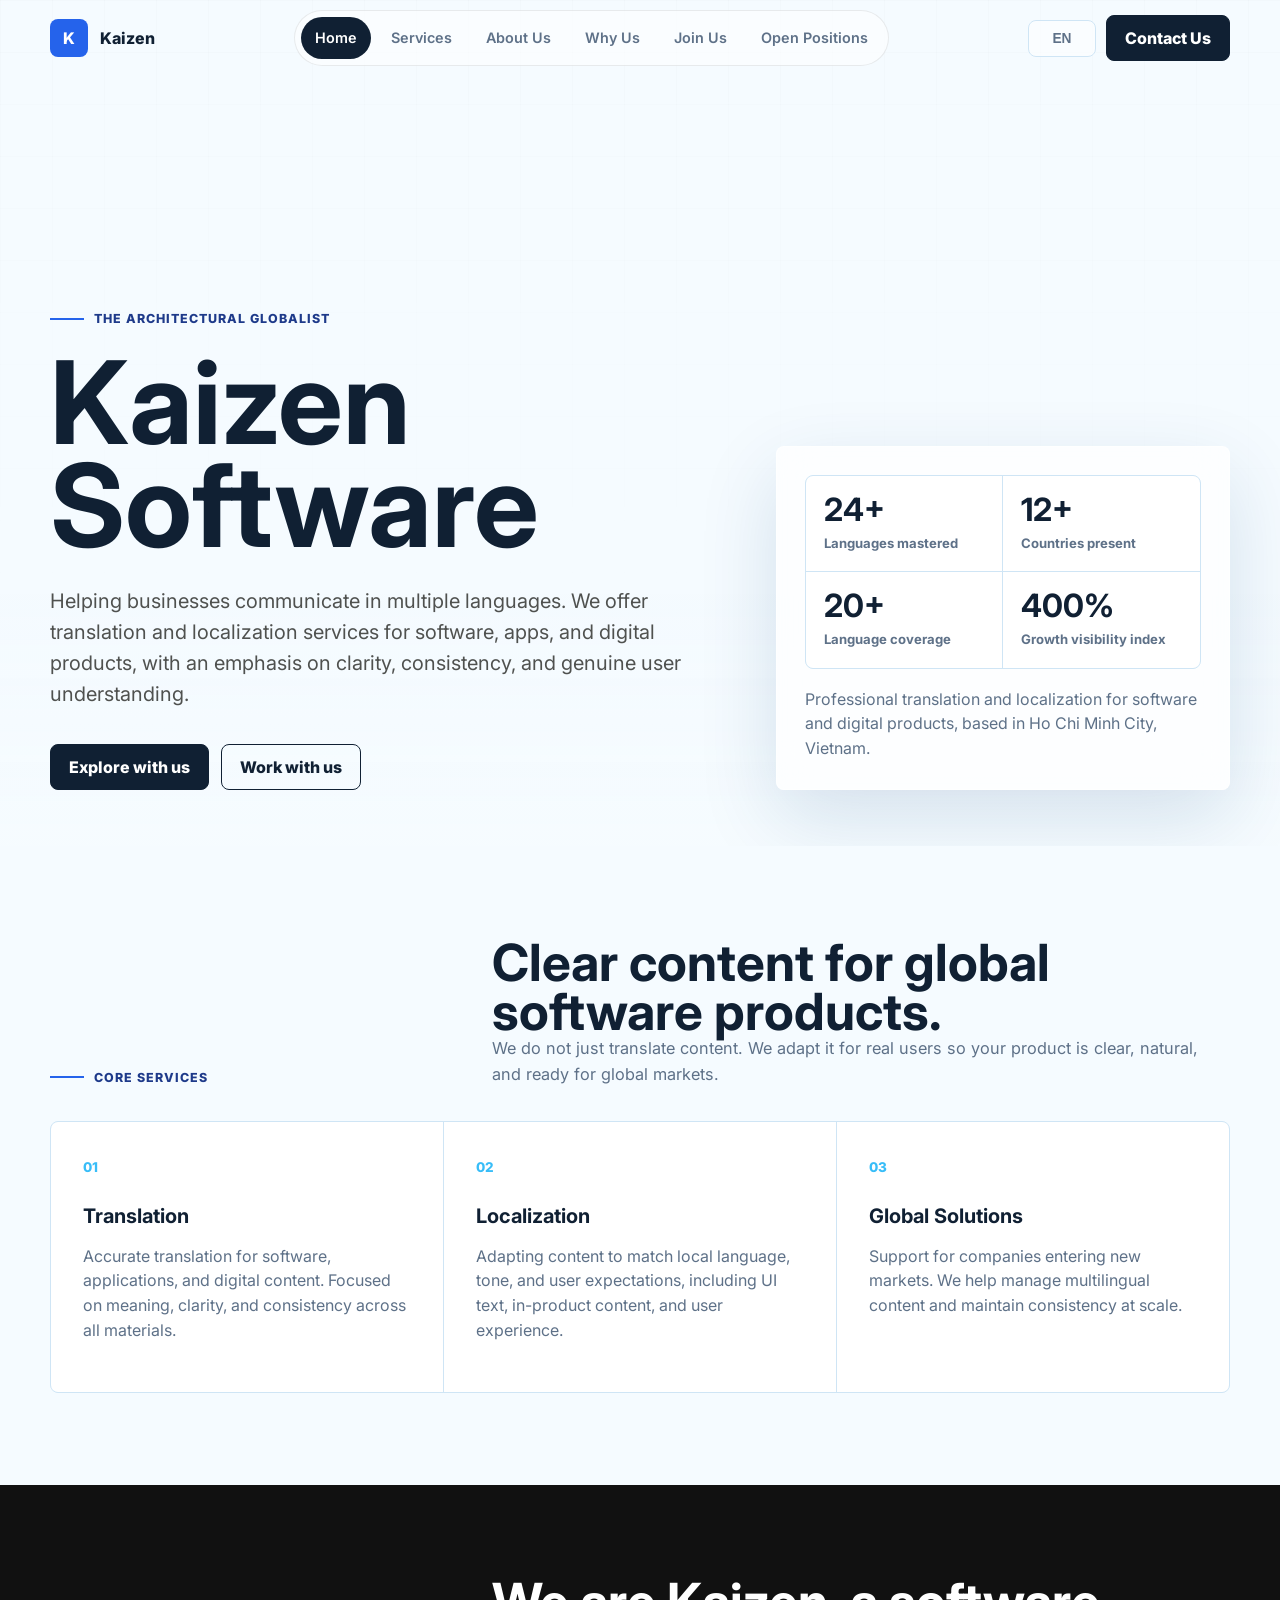
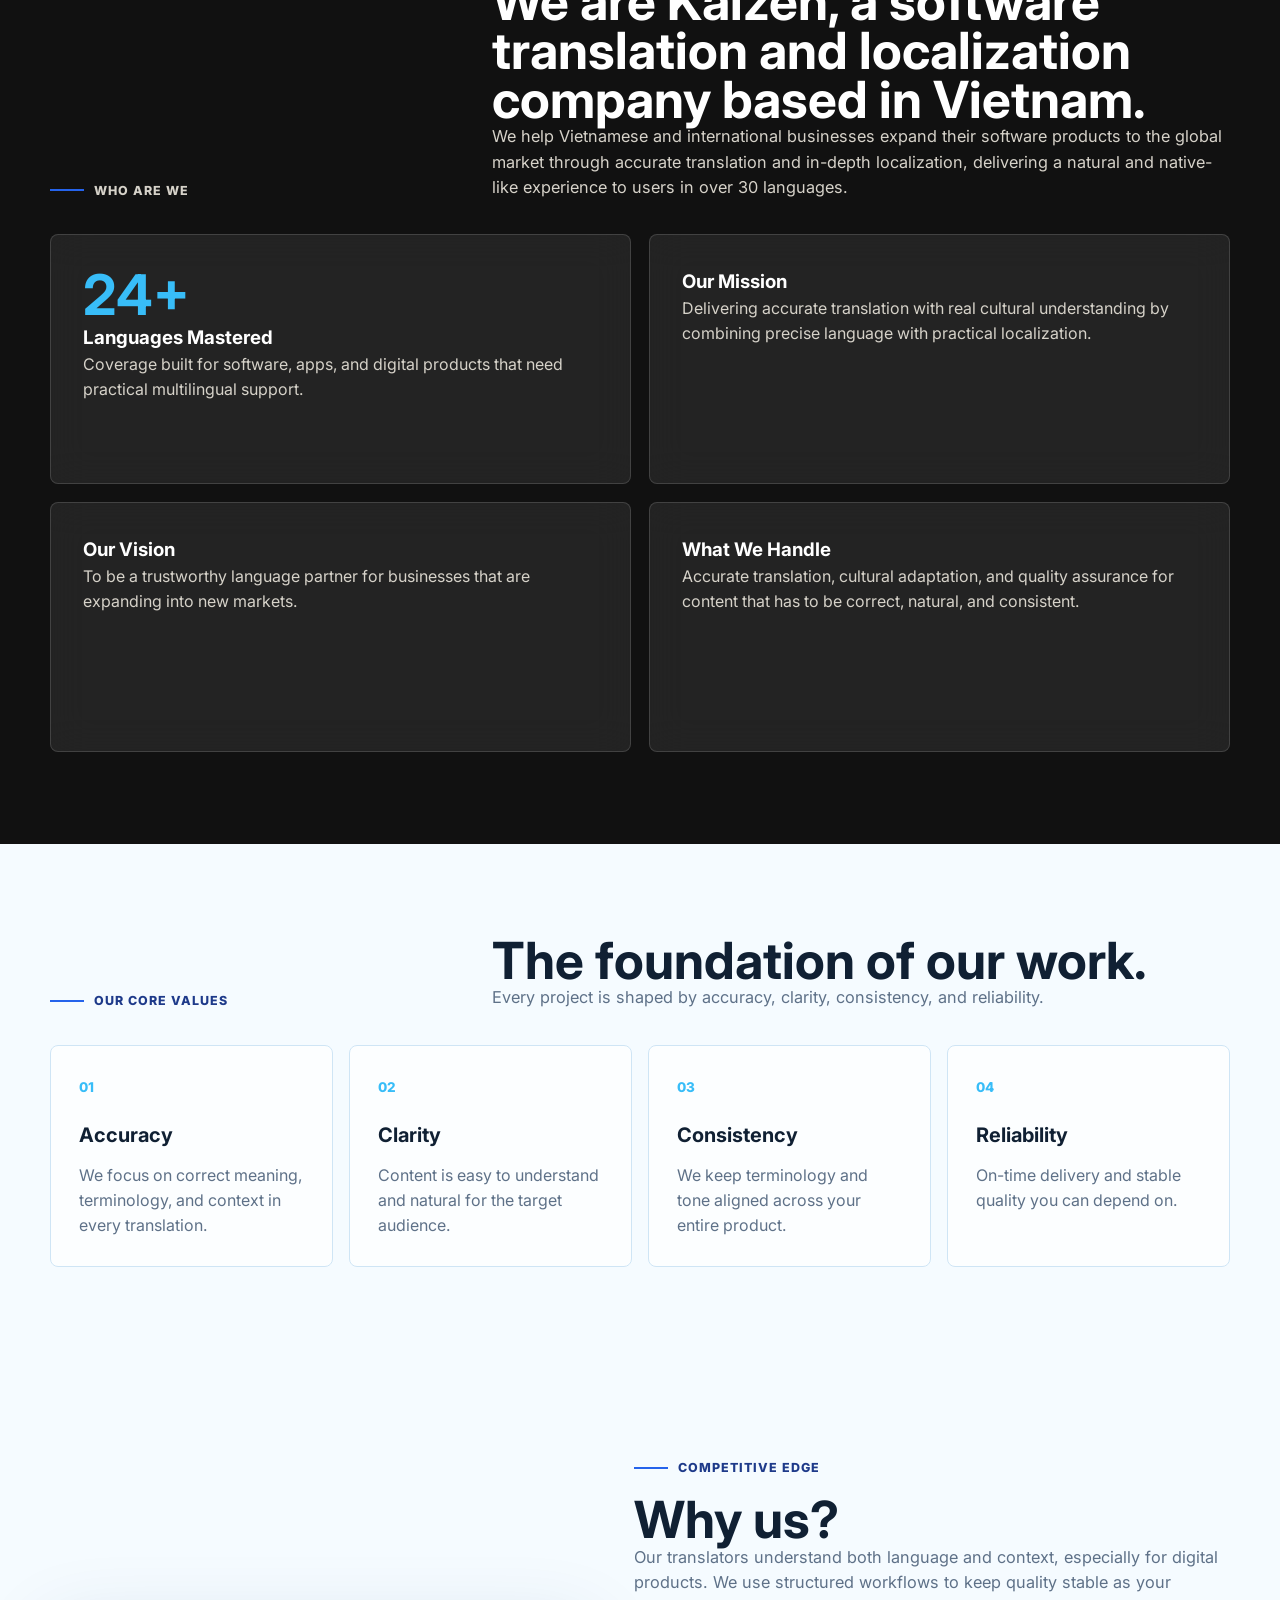
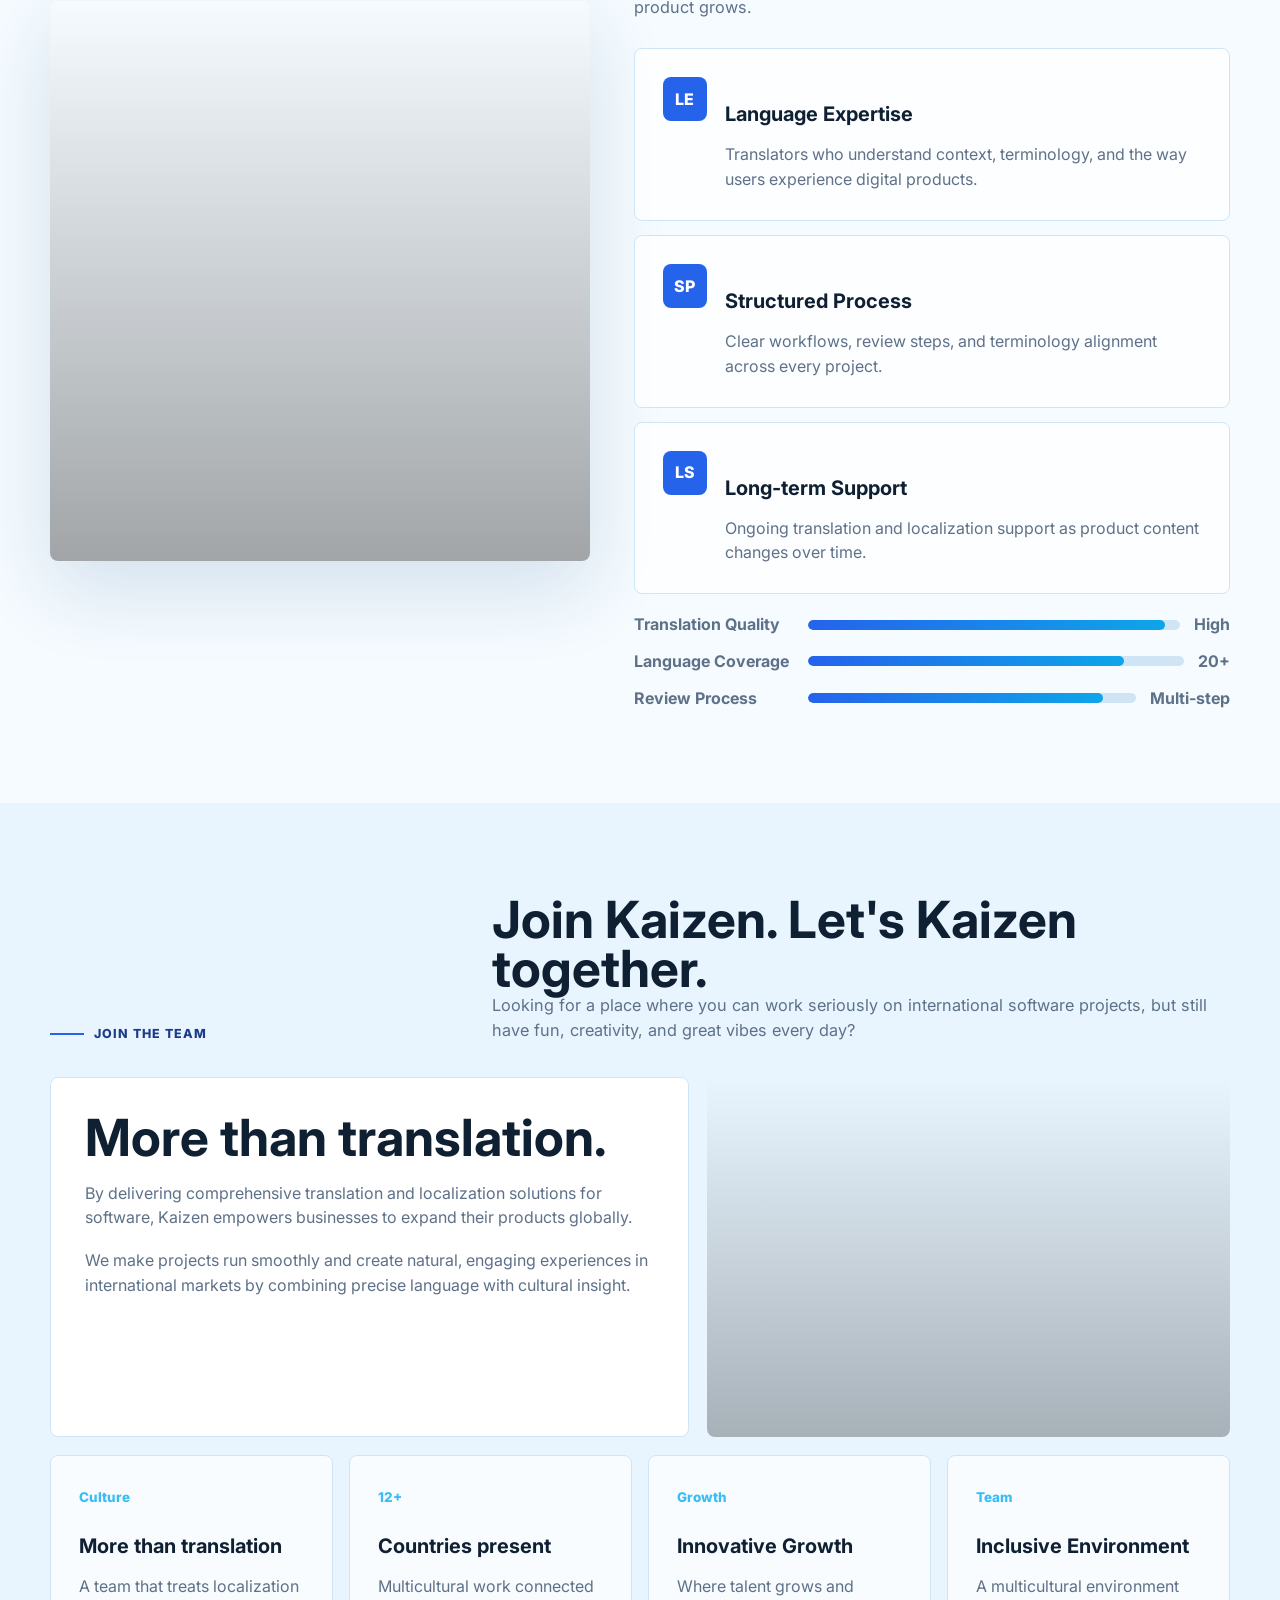
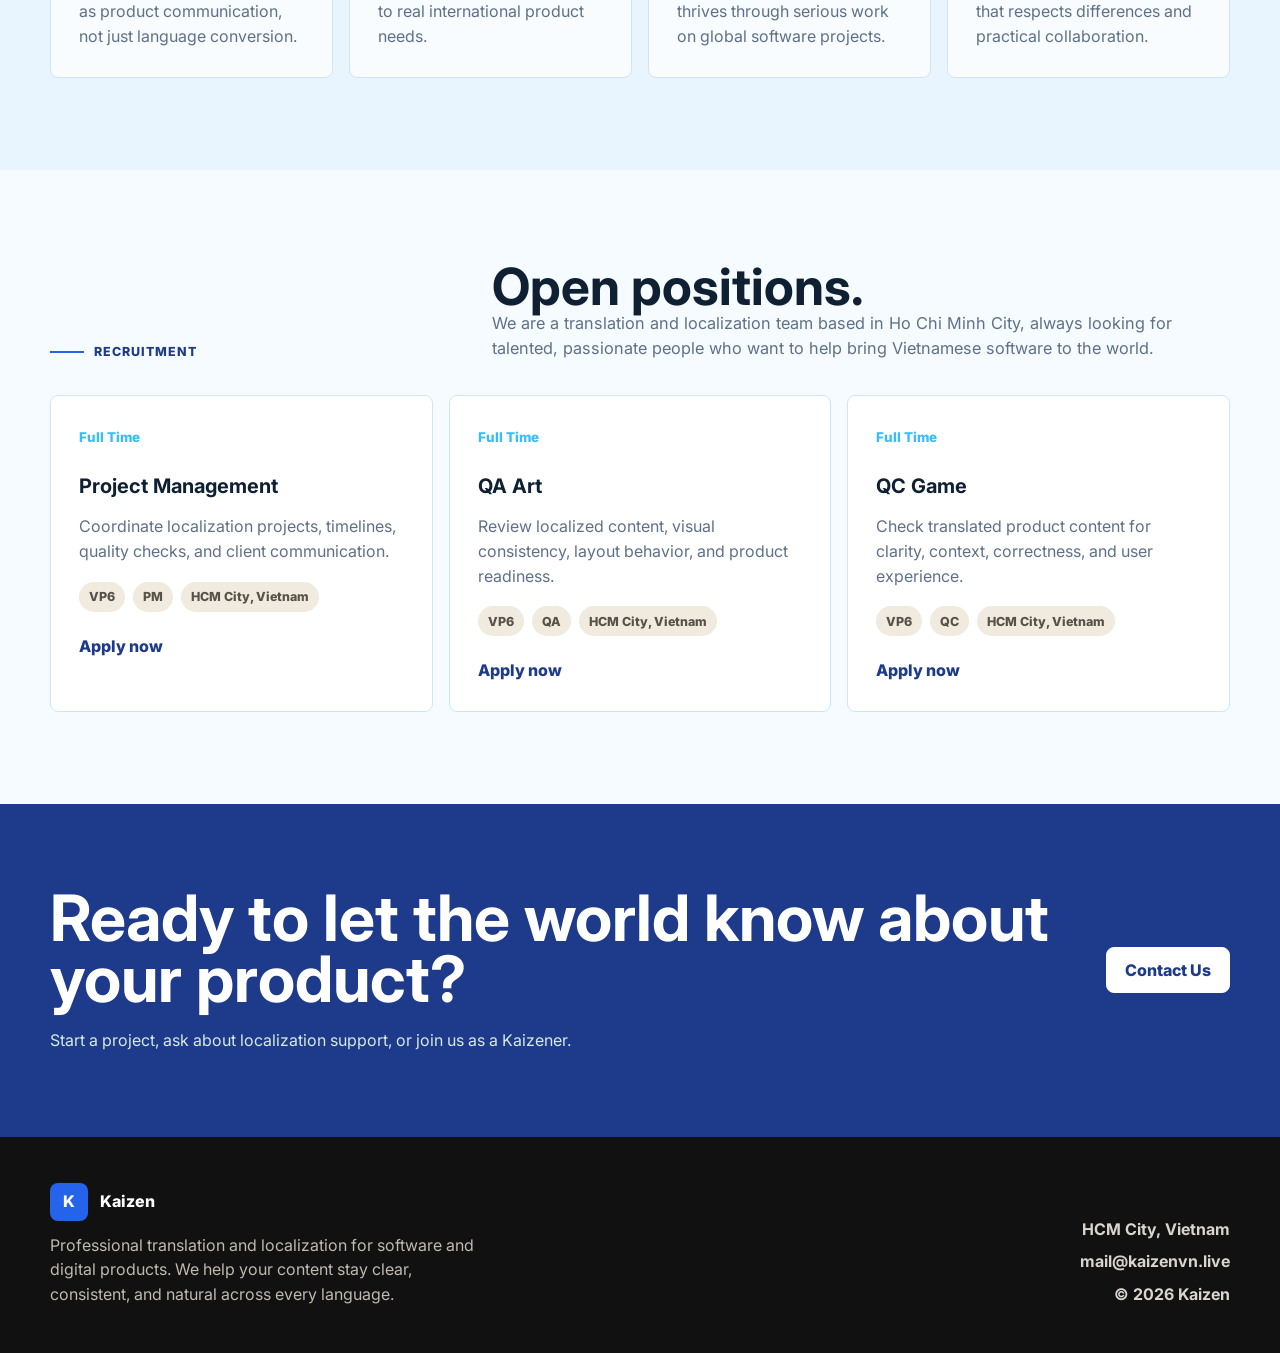
==== commit a1eae4a7: "add multilingual language selector" ====
--- a/index.html
+++ b/index.html
@@ -84,7 +84,7 @@
         }
 
         .nav.is-scrolled {
-            background: rgba(247, 244, 237, 0.92);
+            background: rgba(245, 251, 255, 0.92);
             backdrop-filter: blur(18px);
             box-shadow: 0 16px 44px rgba(31, 28, 22, 0.08);
         }
@@ -157,6 +157,17 @@
             font-weight: 700;
             text-align: center;
             background: rgba(255, 255, 255, 0.54);
+        }
+
+        select.lang {
+            appearance: none;
+            cursor: pointer;
+            outline: none;
+        }
+
+        select.lang:focus {
+            border-color: var(--green);
+            box-shadow: 0 0 0 3px rgba(56, 189, 248, 0.24);
         }
 
         .menu {
@@ -219,7 +230,7 @@
             inset: 0;
             z-index: -2;
             background:
-                linear-gradient(90deg, rgba(247, 244, 237, 0.98) 0%, rgba(247, 244, 237, 0.86) 42%, rgba(247, 244, 237, 0.2) 100%),
+                linear-gradient(90deg, rgba(245, 251, 255, 0.98) 0%, rgba(245, 251, 255, 0.86) 42%, rgba(245, 251, 255, 0.2) 100%),
                 url("https://images.unsplash.com/photo-1556761175-b413da4baf72?auto=format&fit=crop&w=1900&q=82") center right / cover;
         }
 
@@ -777,6 +788,10 @@
                 display: none;
             }
 
+            .lang {
+                max-width: 78px;
+            }
+
             .hero {
                 min-height: auto;
                 padding-top: 104px;
@@ -784,7 +799,7 @@
 
             .hero::before {
                 background:
-                    linear-gradient(180deg, rgba(247, 244, 237, 0.7) 0%, rgba(247, 244, 237, 0.98) 58%, var(--paper) 100%),
+                    linear-gradient(180deg, rgba(245, 251, 255, 0.7) 0%, rgba(245, 251, 255, 0.98) 58%, var(--paper) 100%),
                     url("https://images.unsplash.com/photo-1556761175-b413da4baf72?auto=format&fit=crop&w=900&q=82") center top / cover;
             }
 
@@ -838,7 +853,15 @@
                 <a href="#open-positions">Open Positions</a>
             </nav>
             <div class="nav__actions">
-                <span class="lang">EN</span>
+                <select class="lang" id="languageSelect" aria-label="Select language">
+                    <option value="en">EN</option>
+                    <option value="vi">VI</option>
+                    <option value="th">TH</option>
+                    <option value="pt-BR">PT-BR</option>
+                    <option value="zh">中文</option>
+                    <option value="fr">FR</option>
+                    <option value="km">KM</option>
+                </select>
                 <a class="button" href="#contact">Contact Us</a>
                 <button class="menu" id="menuButton" type="button" aria-label="Open menu" aria-expanded="false">
                     <span></span>
@@ -1173,10 +1196,311 @@
         const nav = document.getElementById("nav");
         const navLinks = document.getElementById("navLinks");
         const menuButton = document.getElementById("menuButton");
+        const languageSelect = document.getElementById("languageSelect");
         const sectionLinks = [...document.querySelectorAll(".nav__links a")];
         const sections = sectionLinks
             .map((link) => document.querySelector(link.getAttribute("href")))
             .filter(Boolean);
+        const i18nTargets = [
+            ["title", "title", "title"],
+            ["meta[name='description']", "meta.description", "content"],
+            [".nav__links a[href='#home']", "nav.home"],
+            [".nav__links a[href='#services']", "nav.services"],
+            [".nav__links a[href='#about']", "nav.about"],
+            [".nav__links a[href='#why-us']", "nav.why"],
+            [".nav__links a[href='#careers']", "nav.join"],
+            [".nav__links a[href='#open-positions']", "nav.positions"],
+            [".nav__actions .button", "nav.contact"],
+            [".hero .eyebrow", "hero.eyebrow"],
+            [".hero h1", "hero.title"],
+            [".hero__copy", "hero.copy"],
+            [".hero__actions .button:first-child", "hero.cta.primary"],
+            [".hero__actions .button:last-child", "hero.cta.secondary"],
+            [".metric div:nth-child(1) span", "metric.languages"],
+            [".metric div:nth-child(2) span", "metric.countries"],
+            [".metric div:nth-child(3) span", "metric.coverage"],
+            [".metric div:nth-child(4) span", "metric.growth"],
+            [".hero__card p", "hero.card"],
+            ["#services .eyebrow", "services.eyebrow"],
+            ["#services .section-head h2", "services.title"],
+            ["#services .section-head p", "services.copy"],
+            [".service:nth-child(1) h3", "services.s1.title"],
+            [".service:nth-child(1) p", "services.s1.copy"],
+            [".service:nth-child(2) h3", "services.s2.title"],
+            [".service:nth-child(2) p", "services.s2.copy"],
+            [".service:nth-child(3) h3", "services.s3.title"],
+            [".service:nth-child(3) p", "services.s3.copy"],
+            ["#about .eyebrow", "about.eyebrow"],
+            ["#about .section-head h2", "about.title"],
+            ["#about .section-head p", "about.copy"],
+            [".about-card:nth-child(1) h3", "about.card1.title"],
+            [".about-card:nth-child(1) p", "about.card1.copy"],
+            [".about-card:nth-child(2) h3", "about.card2.title"],
+            [".about-card:nth-child(2) p", "about.card2.copy"],
+            [".about-card:nth-child(3) h3", "about.card3.title"],
+            [".about-card:nth-child(3) p", "about.card3.copy"],
+            [".about-card:nth-child(4) h3", "about.card4.title"],
+            [".about-card:nth-child(4) p", "about.card4.copy"],
+            ["#values .eyebrow", "values.eyebrow"],
+            ["#values .section-head h2", "values.title"],
+            ["#values .section-head p", "values.copy"],
+            ["#values .value:nth-child(1) h3", "values.v1.title"],
+            ["#values .value:nth-child(1) p", "values.v1.copy"],
+            ["#values .value:nth-child(2) h3", "values.v2.title"],
+            ["#values .value:nth-child(2) p", "values.v2.copy"],
+            ["#values .value:nth-child(3) h3", "values.v3.title"],
+            ["#values .value:nth-child(3) p", "values.v3.copy"],
+            ["#values .value:nth-child(4) h3", "values.v4.title"],
+            ["#values .value:nth-child(4) p", "values.v4.copy"],
+            ["#why-us .eyebrow", "why.eyebrow"],
+            ["#why-us .section-head h2", "why.title"],
+            ["#why-us .section-head p", "why.copy"],
+            [".edge:nth-child(1) h3", "why.e1.title"],
+            [".edge:nth-child(1) p", "why.e1.copy"],
+            [".edge:nth-child(2) h3", "why.e2.title"],
+            [".edge:nth-child(2) p", "why.e2.copy"],
+            [".edge:nth-child(3) h3", "why.e3.title"],
+            [".edge:nth-child(3) p", "why.e3.copy"],
+            [".standard:nth-child(1) > span", "standard.quality"],
+            [".standard:nth-child(1) strong", "standard.high"],
+            [".standard:nth-child(2) > span", "standard.coverage"],
+            [".standard:nth-child(3) > span", "standard.review"],
+            [".standard:nth-child(3) strong", "standard.multi"],
+            ["#careers .eyebrow", "careers.eyebrow"],
+            ["#careers .section-head h2", "careers.title"],
+            ["#careers .section-head p", "careers.copy"],
+            [".culture-copy h3", "careers.culture.title"],
+            [".culture-copy p:nth-of-type(1)", "careers.culture.copy1"],
+            [".culture-copy p:nth-of-type(2)", "careers.culture.copy2"],
+            ["#careers .value:nth-child(1) .number", "careers.v1.kicker"],
+            ["#careers .value:nth-child(1) h3", "careers.v1.title"],
+            ["#careers .value:nth-child(1) p", "careers.v1.copy"],
+            ["#careers .value:nth-child(2) h3", "careers.v2.title"],
+            ["#careers .value:nth-child(2) p", "careers.v2.copy"],
+            ["#careers .value:nth-child(3) .number", "careers.v3.kicker"],
+            ["#careers .value:nth-child(3) h3", "careers.v3.title"],
+            ["#careers .value:nth-child(3) p", "careers.v3.copy"],
+            ["#careers .value:nth-child(4) .number", "careers.v4.kicker"],
+            ["#careers .value:nth-child(4) h3", "careers.v4.title"],
+            ["#careers .value:nth-child(4) p", "careers.v4.copy"],
+            ["#open-positions .eyebrow", "positions.eyebrow"],
+            ["#open-positions .section-head h2", "positions.title"],
+            ["#open-positions .section-head p", "positions.copy"],
+            [".role .number", "positions.fullTime", "textAll"],
+            [".role:nth-child(1) h3", "positions.r1.title"],
+            [".role:nth-child(1) p", "positions.r1.copy"],
+            [".role:nth-child(2) h3", "positions.r2.title"],
+            [".role:nth-child(2) p", "positions.r2.copy"],
+            [".role:nth-child(3) h3", "positions.r3.title"],
+            [".role:nth-child(3) p", "positions.r3.copy"],
+            [".role a", "positions.apply", "textAll"],
+            [".pill:nth-child(3)", "positions.city", "textAll"],
+            ["#contact h2", "cta.title"],
+            ["#contact p", "cta.copy"],
+            ["#contact .button", "nav.contact"],
+            [".footer p", "footer.copy"],
+            [".contact-list span:nth-child(1)", "positions.city"],
+        ];
+
+        const translations = {
+            en: {
+                "title": "Kaizen Software - Translation and Localization",
+                "meta.description": "Kaizen helps businesses translate and localize software, apps, and digital products with clarity, consistency, and cultural understanding.",
+                "nav.home": "Home",
+                "nav.services": "Services",
+                "nav.about": "About Us",
+                "nav.why": "Why Us",
+                "nav.join": "Join Us",
+                "nav.positions": "Open Positions",
+                "nav.contact": "Contact Us",
+                "hero.eyebrow": "The Architectural Globalist",
+                "hero.title": "Kaizen Software",
+                "hero.copy": "Helping businesses communicate in multiple languages. We offer translation and localization services for software, apps, and digital products, with an emphasis on clarity, consistency, and genuine user understanding.",
+                "hero.cta.primary": "Explore with us",
+                "hero.cta.secondary": "Work with us",
+                "metric.languages": "Languages mastered",
+                "metric.countries": "Countries present",
+                "metric.coverage": "Language coverage",
+                "metric.growth": "Growth visibility index",
+                "hero.card": "Professional translation and localization for software and digital products, based in Ho Chi Minh City, Vietnam.",
+                "services.eyebrow": "Core Services",
+                "services.title": "Clear content for global software products.",
+                "services.copy": "We do not just translate content. We adapt it for real users so your product is clear, natural, and ready for global markets.",
+                "services.s1.title": "Translation",
+                "services.s1.copy": "Accurate translation for software, applications, and digital content. Focused on meaning, clarity, and consistency across all materials.",
+                "services.s2.title": "Localization",
+                "services.s2.copy": "Adapting content to match local language, tone, and user expectations, including UI text, in-product content, and user experience.",
+                "services.s3.title": "Global Solutions",
+                "services.s3.copy": "Support for companies entering new markets. We help manage multilingual content and maintain consistency at scale.",
+                "about.eyebrow": "Who Are We",
+                "about.title": "We are Kaizen, a software translation and localization company based in Vietnam.",
+                "about.copy": "We help Vietnamese and international businesses expand their software products to the global market through accurate translation and in-depth localization, delivering a natural and native-like experience to users in over 30 languages.",
+                "about.card1.title": "Languages Mastered",
+                "about.card1.copy": "Coverage built for software, apps, and digital products that need practical multilingual support.",
+                "about.card2.title": "Our Mission",
+                "about.card2.copy": "Delivering accurate translation with real cultural understanding by combining precise language with practical localization.",
+                "about.card3.title": "Our Vision",
+                "about.card3.copy": "To be a trustworthy language partner for businesses that are expanding into new markets.",
+                "about.card4.title": "What We Handle",
+                "about.card4.copy": "Accurate translation, cultural adaptation, and quality assurance for content that has to be correct, natural, and consistent.",
+                "values.eyebrow": "Our Core Values",
+                "values.title": "The foundation of our work.",
+                "values.copy": "Every project is shaped by accuracy, clarity, consistency, and reliability.",
+                "values.v1.title": "Accuracy",
+                "values.v1.copy": "We focus on correct meaning, terminology, and context in every translation.",
+                "values.v2.title": "Clarity",
+                "values.v2.copy": "Content is easy to understand and natural for the target audience.",
+                "values.v3.title": "Consistency",
+                "values.v3.copy": "We keep terminology and tone aligned across your entire product.",
+                "values.v4.title": "Reliability",
+                "values.v4.copy": "On-time delivery and stable quality you can depend on.",
+                "why.eyebrow": "Competitive Edge",
+                "why.title": "Why us?",
+                "why.copy": "Our translators understand both language and context, especially for digital products. We use structured workflows to keep quality stable as your product grows.",
+                "why.e1.title": "Language Expertise",
+                "why.e1.copy": "Translators who understand context, terminology, and the way users experience digital products.",
+                "why.e2.title": "Structured Process",
+                "why.e2.copy": "Clear workflows, review steps, and terminology alignment across every project.",
+                "why.e3.title": "Long-term Support",
+                "why.e3.copy": "Ongoing translation and localization support as product content changes over time.",
+                "standard.quality": "Translation Quality",
+                "standard.high": "High",
+                "standard.coverage": "Language Coverage",
+                "standard.review": "Review Process",
+                "standard.multi": "Multi-step",
+                "careers.eyebrow": "Join the team",
+                "careers.title": "Join Kaizen. Let's Kaizen together.",
+                "careers.copy": "Looking for a place where you can work seriously on international software projects, but still have fun, creativity, and great vibes every day?",
+                "careers.culture.title": "More than translation.",
+                "careers.culture.copy1": "By delivering comprehensive translation and localization solutions for software, Kaizen empowers businesses to expand their products globally.",
+                "careers.culture.copy2": "We make projects run smoothly and create natural, engaging experiences in international markets by combining precise language with cultural insight.",
+                "careers.v1.kicker": "Culture",
+                "careers.v1.title": "More than translation",
+                "careers.v1.copy": "A team that treats localization as product communication, not just language conversion.",
+                "careers.v2.title": "Countries present",
+                "careers.v2.copy": "Multicultural work connected to real international product needs.",
+                "careers.v3.kicker": "Growth",
+                "careers.v3.title": "Innovative Growth",
+                "careers.v3.copy": "Where talent grows and thrives through serious work on global software projects.",
+                "careers.v4.kicker": "Team",
+                "careers.v4.title": "Inclusive Environment",
+                "careers.v4.copy": "A multicultural environment that respects differences and practical collaboration.",
+                "positions.eyebrow": "Recruitment",
+                "positions.title": "Open positions.",
+                "positions.copy": "We are a translation and localization team based in Ho Chi Minh City, always looking for talented, passionate people who want to help bring Vietnamese software to the world.",
+                "positions.fullTime": "Full Time",
+                "positions.r1.title": "Project Management",
+                "positions.r1.copy": "Coordinate localization projects, timelines, quality checks, and client communication.",
+                "positions.r2.title": "QA Art",
+                "positions.r2.copy": "Review localized content, visual consistency, layout behavior, and product readiness.",
+                "positions.r3.title": "QC Game",
+                "positions.r3.copy": "Check translated product content for clarity, context, correctness, and user experience.",
+                "positions.apply": "Apply now",
+                "positions.city": "HCM City, Vietnam",
+                "cta.title": "Ready to let the world know about your product?",
+                "cta.copy": "Start a project, ask about localization support, or join us as a Kaizener.",
+                "footer.copy": "Professional translation and localization for software and digital products. We help your content stay clear, consistent, and natural across every language."
+            },
+            vi: {
+                "title": "Kaizen Software - Dịch thuật và bản địa hóa",
+                "meta.description": "Kaizen giúp doanh nghiệp dịch và bản địa hóa phần mềm, ứng dụng và sản phẩm số với sự rõ ràng, nhất quán và thấu hiểu văn hóa.",
+                "nav.home": "Trang chủ", "nav.services": "Dịch vụ", "nav.about": "Về chúng tôi", "nav.why": "Vì sao chọn", "nav.join": "Gia nhập", "nav.positions": "Vị trí mở", "nav.contact": "Liên hệ",
+                "hero.eyebrow": "Đối tác toàn cầu có cấu trúc", "hero.title": "Kaizen Software", "hero.copy": "Giúp doanh nghiệp giao tiếp bằng nhiều ngôn ngữ. Chúng tôi cung cấp dịch thuật và bản địa hóa cho phần mềm, ứng dụng và sản phẩm số, tập trung vào sự rõ ràng, nhất quán và trải nghiệm người dùng chân thực.", "hero.cta.primary": "Khám phá cùng chúng tôi", "hero.cta.secondary": "Làm việc cùng chúng tôi",
+                "metric.languages": "Ngôn ngữ thành thạo", "metric.countries": "Quốc gia hiện diện", "metric.coverage": "Độ phủ ngôn ngữ", "metric.growth": "Chỉ số tăng trưởng nhận diện", "hero.card": "Dịch thuật và bản địa hóa chuyên nghiệp cho phần mềm và sản phẩm số, đặt tại TP. Hồ Chí Minh, Việt Nam.",
+                "services.eyebrow": "Dịch vụ chính", "services.title": "Nội dung rõ ràng cho sản phẩm phần mềm toàn cầu.", "services.copy": "Chúng tôi không chỉ dịch nội dung. Chúng tôi điều chỉnh nội dung cho người dùng thật để sản phẩm rõ ràng, tự nhiên và sẵn sàng cho thị trường quốc tế.", "services.s1.title": "Dịch thuật", "services.s1.copy": "Dịch chính xác cho phần mềm, ứng dụng và nội dung số. Tập trung vào ý nghĩa, sự rõ ràng và tính nhất quán.", "services.s2.title": "Bản địa hóa", "services.s2.copy": "Điều chỉnh nội dung theo ngôn ngữ, sắc thái và kỳ vọng người dùng địa phương, bao gồm UI, nội dung trong sản phẩm và trải nghiệm người dùng.", "services.s3.title": "Giải pháp toàn cầu", "services.s3.copy": "Hỗ trợ doanh nghiệp đi vào thị trường mới. Chúng tôi giúp quản lý nội dung đa ngôn ngữ và giữ tính nhất quán ở quy mô lớn.",
+                "about.eyebrow": "Chúng tôi là ai", "about.title": "Chúng tôi là Kaizen, công ty dịch thuật và bản địa hóa phần mềm tại Việt Nam.", "about.copy": "Chúng tôi giúp doanh nghiệp Việt Nam và quốc tế đưa sản phẩm phần mềm ra thị trường toàn cầu bằng dịch thuật chính xác và bản địa hóa chuyên sâu, mang đến trải nghiệm tự nhiên như bản xứ cho người dùng bằng hơn 30 ngôn ngữ.", "about.card1.title": "Ngôn ngữ thành thạo", "about.card1.copy": "Độ phủ dành cho phần mềm, ứng dụng và sản phẩm số cần hỗ trợ đa ngôn ngữ thực tiễn.", "about.card2.title": "Sứ mệnh", "about.card2.copy": "Cung cấp bản dịch chính xác cùng sự thấu hiểu văn hóa bằng cách kết hợp ngôn ngữ chuẩn xác với bản địa hóa thực tế.", "about.card3.title": "Tầm nhìn", "about.card3.copy": "Trở thành đối tác ngôn ngữ đáng tin cậy cho doanh nghiệp mở rộng sang thị trường mới.", "about.card4.title": "Chúng tôi xử lý gì", "about.card4.copy": "Dịch thuật chính xác, thích ứng văn hóa và đảm bảo chất lượng cho nội dung cần đúng, tự nhiên và nhất quán.",
+                "values.eyebrow": "Giá trị cốt lõi", "values.title": "Nền tảng trong cách chúng tôi làm việc.", "values.copy": "Mỗi dự án được định hình bởi độ chính xác, sự rõ ràng, tính nhất quán và độ tin cậy.", "values.v1.title": "Chính xác", "values.v1.copy": "Chúng tôi tập trung vào đúng nghĩa, thuật ngữ và ngữ cảnh trong từng bản dịch.", "values.v2.title": "Rõ ràng", "values.v2.copy": "Nội dung dễ hiểu và tự nhiên với người dùng mục tiêu.", "values.v3.title": "Nhất quán", "values.v3.copy": "Chúng tôi giữ thuật ngữ và giọng điệu đồng nhất trên toàn bộ sản phẩm.", "values.v4.title": "Đáng tin cậy", "values.v4.copy": "Giao đúng hạn và chất lượng ổn định mà bạn có thể tin tưởng.",
+                "why.eyebrow": "Lợi thế cạnh tranh", "why.title": "Vì sao chọn chúng tôi?", "why.copy": "Đội ngũ dịch giả hiểu cả ngôn ngữ và ngữ cảnh, đặc biệt với sản phẩm số. Chúng tôi dùng quy trình có cấu trúc để giữ chất lượng ổn định khi sản phẩm phát triển.", "why.e1.title": "Chuyên môn ngôn ngữ", "why.e1.copy": "Dịch giả hiểu ngữ cảnh, thuật ngữ và cách người dùng trải nghiệm sản phẩm số.", "why.e2.title": "Quy trình có cấu trúc", "why.e2.copy": "Quy trình rõ ràng, các bước rà soát và thống nhất thuật ngữ trong mọi dự án.", "why.e3.title": "Hỗ trợ dài hạn", "why.e3.copy": "Hỗ trợ dịch thuật và bản địa hóa liên tục khi nội dung sản phẩm thay đổi.", "standard.quality": "Chất lượng dịch thuật", "standard.high": "Cao", "standard.coverage": "Độ phủ ngôn ngữ", "standard.review": "Quy trình rà soát", "standard.multi": "Nhiều bước",
+                "careers.eyebrow": "Gia nhập đội ngũ", "careers.title": "Gia nhập Kaizen. Cùng Kaizen phát triển.", "careers.copy": "Bạn đang tìm nơi làm việc nghiêm túc với các dự án phần mềm quốc tế nhưng vẫn có niềm vui, sáng tạo và năng lượng tích cực mỗi ngày?", "careers.culture.title": "Không chỉ là dịch thuật.", "careers.culture.copy1": "Bằng các giải pháp dịch thuật và bản địa hóa toàn diện cho phần mềm, Kaizen giúp doanh nghiệp mở rộng sản phẩm ra toàn cầu.", "careers.culture.copy2": "Chúng tôi giúp dự án vận hành trơn tru và tạo trải nghiệm tự nhiên, hấp dẫn tại thị trường quốc tế bằng cách kết hợp ngôn ngữ chính xác với hiểu biết văn hóa.", "careers.v1.kicker": "Văn hóa", "careers.v1.title": "Không chỉ là dịch thuật", "careers.v1.copy": "Một đội ngũ xem bản địa hóa là giao tiếp sản phẩm, không chỉ chuyển đổi ngôn ngữ.", "careers.v2.title": "Quốc gia hiện diện", "careers.v2.copy": "Công việc đa văn hóa gắn với nhu cầu sản phẩm quốc tế thực tế.", "careers.v3.kicker": "Phát triển", "careers.v3.title": "Tăng trưởng đổi mới", "careers.v3.copy": "Nơi tài năng phát triển qua các dự án phần mềm toàn cầu nghiêm túc.", "careers.v4.kicker": "Đội ngũ", "careers.v4.title": "Môi trường hòa nhập", "careers.v4.copy": "Môi trường đa văn hóa tôn trọng khác biệt và hợp tác thực tiễn.",
+                "positions.eyebrow": "Tuyển dụng", "positions.title": "Vị trí đang mở.", "positions.copy": "Chúng tôi là đội ngũ dịch thuật và bản địa hóa tại TP. Hồ Chí Minh, luôn tìm kiếm những người tài năng, đam mê muốn góp phần đưa phần mềm Việt Nam ra thế giới.", "positions.fullTime": "Toàn thời gian", "positions.r1.title": "Quản lý dự án", "positions.r1.copy": "Điều phối dự án bản địa hóa, timeline, kiểm tra chất lượng và giao tiếp với khách hàng.", "positions.r2.title": "QA Art", "positions.r2.copy": "Rà soát nội dung đã bản địa hóa, tính nhất quán hình ảnh, hành vi bố cục và độ sẵn sàng sản phẩm.", "positions.r3.title": "QC Game", "positions.r3.copy": "Kiểm tra nội dung đã dịch về độ rõ ràng, ngữ cảnh, tính chính xác và trải nghiệm người dùng.", "positions.apply": "Ứng tuyển ngay", "positions.city": "TP. Hồ Chí Minh, Việt Nam", "cta.title": "Sẵn sàng để thế giới biết đến sản phẩm của bạn?", "cta.copy": "Bắt đầu dự án, hỏi về hỗ trợ bản địa hóa hoặc gia nhập Kaizen.", "footer.copy": "Dịch thuật và bản địa hóa chuyên nghiệp cho phần mềm và sản phẩm số. Chúng tôi giúp nội dung của bạn rõ ràng, nhất quán và tự nhiên ở mọi ngôn ngữ."
+            },
+            th: {
+                "title": "Kaizen Software - การแปลและโลคัลไลซ์", "meta.description": "Kaizen ช่วยธุรกิจแปลและโลคัลไลซ์ซอฟต์แวร์ แอป และผลิตภัณฑ์ดิจิทัลด้วยความชัดเจน ความสม่ำเสมอ และความเข้าใจวัฒนธรรม.",
+                "nav.home": "หน้าแรก", "nav.services": "บริการ", "nav.about": "เกี่ยวกับเรา", "nav.why": "ทำไมเลือกเรา", "nav.join": "ร่วมงาน", "nav.positions": "ตำแหน่งงาน", "nav.contact": "ติดต่อเรา",
+                "hero.eyebrow": "พันธมิตรสู่ตลาดโลก", "hero.title": "Kaizen Software", "hero.copy": "ช่วยธุรกิจสื่อสารได้หลายภาษา เราให้บริการแปลและโลคัลไลซ์ซอฟต์แวร์ แอป และผลิตภัณฑ์ดิจิทัล โดยเน้นความชัดเจน ความสม่ำเสมอ และความเข้าใจผู้ใช้อย่างแท้จริง.", "hero.cta.primary": "สำรวจไปกับเรา", "hero.cta.secondary": "ร่วมงานกับเรา",
+                "metric.languages": "ภาษาที่เชี่ยวชาญ", "metric.countries": "ประเทศที่มีเครือข่าย", "metric.coverage": "การครอบคลุมภาษา", "metric.growth": "ดัชนีการเติบโต", "hero.card": "บริการแปลและโลคัลไลซ์มืออาชีพสำหรับซอฟต์แวร์และผลิตภัณฑ์ดิจิทัล ตั้งอยู่ในโฮจิมินห์ซิตี้ ประเทศเวียดนาม.",
+                "services.eyebrow": "บริการหลัก", "services.title": "เนื้อหาที่ชัดเจนสำหรับซอฟต์แวร์ระดับโลก.", "services.copy": "เราไม่ได้แค่แปลเนื้อหา แต่ปรับให้เหมาะกับผู้ใช้จริง เพื่อให้ผลิตภัณฑ์ชัดเจน เป็นธรรมชาติ และพร้อมสู่ตลาดโลก.", "services.s1.title": "การแปล", "services.s1.copy": "การแปลที่แม่นยำสำหรับซอฟต์แวร์ แอปพลิเคชัน และเนื้อหาดิจิทัล โดยเน้นความหมาย ความชัดเจน และความสม่ำเสมอ.", "services.s2.title": "โลคัลไลเซชัน", "services.s2.copy": "ปรับเนื้อหาให้ตรงกับภาษา น้ำเสียง และความคาดหวังของผู้ใช้ท้องถิ่น รวมถึงข้อความ UI เนื้อหาในผลิตภัณฑ์ และประสบการณ์ผู้ใช้.", "services.s3.title": "โซลูชันระดับโลก", "services.s3.copy": "สนับสนุนบริษัทที่เข้าสู่ตลาดใหม่ ช่วยจัดการเนื้อหาหลายภาษาและรักษาความสม่ำเสมอในวงกว้าง.",
+                "about.eyebrow": "เราเป็นใคร", "about.title": "เราคือ Kaizen บริษัทแปลและโลคัลไลซ์ซอฟต์แวร์จากเวียดนาม.", "about.copy": "เราช่วยธุรกิจเวียดนามและธุรกิจระหว่างประเทศขยายผลิตภัณฑ์ซอฟต์แวร์สู่ตลาดโลกผ่านการแปลที่แม่นยำและโลคัลไลซ์เชิงลึก เพื่อมอบประสบการณ์ที่เป็นธรรมชาติในกว่า 30 ภาษา.", "about.card1.title": "ภาษาที่เชี่ยวชาญ", "about.card1.copy": "การครอบคลุมสำหรับซอฟต์แวร์ แอป และผลิตภัณฑ์ดิจิทัลที่ต้องการการสนับสนุนหลายภาษา.", "about.card2.title": "พันธกิจ", "about.card2.copy": "ส่งมอบงานแปลที่แม่นยำพร้อมความเข้าใจวัฒนธรรม โดยผสานภาษาที่ถูกต้องกับโลคัลไลซ์ที่ใช้งานได้จริง.", "about.card3.title": "วิสัยทัศน์", "about.card3.copy": "เป็นพันธมิตรด้านภาษาที่น่าเชื่อถือสำหรับธุรกิจที่ขยายสู่ตลาดใหม่.", "about.card4.title": "สิ่งที่เราดูแล", "about.card4.copy": "การแปลที่แม่นยำ การปรับให้เข้ากับวัฒนธรรม และการประกันคุณภาพสำหรับเนื้อหาที่ต้องถูกต้อง เป็นธรรมชาติ และสม่ำเสมอ.",
+                "values.eyebrow": "ค่านิยมหลัก", "values.title": "รากฐานของการทำงานของเรา.", "values.copy": "ทุกโครงการถูกขับเคลื่อนด้วยความแม่นยำ ความชัดเจน ความสม่ำเสมอ และความน่าเชื่อถือ.", "values.v1.title": "ความแม่นยำ", "values.v1.copy": "เราให้ความสำคัญกับความหมาย คำศัพท์ และบริบทที่ถูกต้องในทุกงานแปล.", "values.v2.title": "ความชัดเจน", "values.v2.copy": "เนื้อหาเข้าใจง่ายและเป็นธรรมชาติสำหรับกลุ่มเป้าหมาย.", "values.v3.title": "ความสม่ำเสมอ", "values.v3.copy": "เรารักษาคำศัพท์และน้ำเสียงให้สอดคล้องกันทั่วทั้งผลิตภัณฑ์.", "values.v4.title": "ความน่าเชื่อถือ", "values.v4.copy": "ส่งมอบตรงเวลาและคุณภาพคงที่ที่ไว้วางใจได้.",
+                "why.eyebrow": "จุดแข็งของเรา", "why.title": "ทำไมต้องเรา?", "why.copy": "นักแปลของเราเข้าใจทั้งภาษาและบริบท โดยเฉพาะผลิตภัณฑ์ดิจิทัล เราใช้กระบวนการที่มีโครงสร้างเพื่อรักษาคุณภาพเมื่อผลิตภัณฑ์เติบโต.", "why.e1.title": "ความเชี่ยวชาญด้านภาษา", "why.e1.copy": "นักแปลเข้าใจบริบท คำศัพท์ และวิธีที่ผู้ใช้สัมผัสผลิตภัณฑ์ดิจิทัล.", "why.e2.title": "กระบวนการที่ชัดเจน", "why.e2.copy": "เวิร์กโฟลว์ ขั้นตอนตรวจทาน และการจัดแนวคำศัพท์ที่ชัดเจนในทุกโครงการ.", "why.e3.title": "การสนับสนุนระยะยาว", "why.e3.copy": "สนับสนุนการแปลและโลคัลไลซ์อย่างต่อเนื่องเมื่อเนื้อหาผลิตภัณฑ์เปลี่ยนแปลง.", "standard.quality": "คุณภาพการแปล", "standard.high": "สูง", "standard.coverage": "การครอบคลุมภาษา", "standard.review": "กระบวนการตรวจทาน", "standard.multi": "หลายขั้นตอน",
+                "careers.eyebrow": "ร่วมทีม", "careers.title": "เข้าร่วม Kaizen แล้วเติบโตไปด้วยกัน.", "careers.copy": "กำลังมองหาที่ทำงานที่จริงจังกับโครงการซอฟต์แวร์ระดับนานาชาติ แต่ยังมีความสนุก ความคิดสร้างสรรค์ และบรรยากาศดีทุกวัน?", "careers.culture.title": "มากกว่าการแปล.", "careers.culture.copy1": "ด้วยโซลูชันการแปลและโลคัลไลซ์ซอฟต์แวร์แบบครบวงจร Kaizen ช่วยธุรกิจขยายผลิตภัณฑ์สู่ตลาดโลก.", "careers.culture.copy2": "เราช่วยให้โครงการดำเนินไปอย่างราบรื่นและสร้างประสบการณ์ที่เป็นธรรมชาติในตลาดต่างประเทศด้วยภาษาและความเข้าใจวัฒนธรรม.", "careers.v1.kicker": "วัฒนธรรม", "careers.v1.title": "มากกว่าการแปล", "careers.v1.copy": "ทีมที่มองโลคัลไลซ์เป็นการสื่อสารผลิตภัณฑ์ ไม่ใช่แค่การเปลี่ยนภาษา.", "careers.v2.title": "ประเทศที่มีเครือข่าย", "careers.v2.copy": "งานหลากวัฒนธรรมที่เชื่อมโยงกับความต้องการจริงของผลิตภัณฑ์สากล.", "careers.v3.kicker": "การเติบโต", "careers.v3.title": "การเติบโตเชิงนวัตกรรม", "careers.v3.copy": "พื้นที่ที่คนเก่งเติบโตผ่านโครงการซอฟต์แวร์ระดับโลก.", "careers.v4.kicker": "ทีม", "careers.v4.title": "สภาพแวดล้อมที่เปิดกว้าง", "careers.v4.copy": "สภาพแวดล้อมหลากวัฒนธรรมที่เคารพความแตกต่างและการทำงานร่วมกัน.",
+                "positions.eyebrow": "รับสมัคร", "positions.title": "ตำแหน่งงานว่าง.", "positions.copy": "เราเป็นทีมแปลและโลคัลไลซ์ในโฮจิมินห์ซิตี้ มองหาคนเก่งและมีใจรักที่อยากช่วยนำซอฟต์แวร์เวียดนามสู่โลก.", "positions.fullTime": "เต็มเวลา", "positions.r1.title": "ผู้จัดการโครงการ", "positions.r1.copy": "ประสานงานโครงการโลคัลไลซ์ กำหนดเวลา ตรวจคุณภาพ และสื่อสารกับลูกค้า.", "positions.r2.title": "QA Art", "positions.r2.copy": "ตรวจทานเนื้อหาที่โลคัลไลซ์ ความสม่ำเสมอด้านภาพ พฤติกรรมเลย์เอาต์ และความพร้อมของผลิตภัณฑ์.", "positions.r3.title": "QC Game", "positions.r3.copy": "ตรวจเนื้อหาที่แปลด้านความชัดเจน บริบท ความถูกต้อง และประสบการณ์ผู้ใช้.", "positions.apply": "สมัครเลย", "positions.city": "โฮจิมินห์ซิตี้, เวียดนาม", "cta.title": "พร้อมให้โลกได้รู้จักผลิตภัณฑ์ของคุณหรือยัง?", "cta.copy": "เริ่มโครงการ สอบถามการสนับสนุนโลคัลไลซ์ หรือเข้าร่วม Kaizen.", "footer.copy": "บริการแปลและโลคัลไลซ์มืออาชีพสำหรับซอฟต์แวร์และผลิตภัณฑ์ดิจิทัล เราช่วยให้เนื้อหาของคุณชัดเจน สม่ำเสมอ และเป็นธรรมชาติในทุกภาษา."
+            },
+            "pt-BR": {
+                "title": "Kaizen Software - Tradução e Localização", "meta.description": "A Kaizen ajuda empresas a traduzir e localizar softwares, apps e produtos digitais com clareza, consistência e compreensão cultural.",
+                "nav.home": "Início", "nav.services": "Serviços", "nav.about": "Sobre nós", "nav.why": "Por que nós", "nav.join": "Junte-se", "nav.positions": "Vagas abertas", "nav.contact": "Contato",
+                "hero.eyebrow": "O globalista arquitetural", "hero.title": "Kaizen Software", "hero.copy": "Ajudamos empresas a se comunicar em vários idiomas. Oferecemos tradução e localização para softwares, apps e produtos digitais, com foco em clareza, consistência e entendimento real do usuário.", "hero.cta.primary": "Explore conosco", "hero.cta.secondary": "Trabalhe conosco",
+                "metric.languages": "Idiomas dominados", "metric.countries": "Países presentes", "metric.coverage": "Cobertura linguística", "metric.growth": "Índice de visibilidade de crescimento", "hero.card": "Tradução e localização profissional para softwares e produtos digitais, com sede na Cidade de Ho Chi Minh, Vietnã.",
+                "services.eyebrow": "Serviços principais", "services.title": "Conteúdo claro para produtos de software globais.", "services.copy": "Não apenas traduzimos conteúdo. Adaptamos para usuários reais, para que seu produto seja claro, natural e pronto para mercados globais.", "services.s1.title": "Tradução", "services.s1.copy": "Tradução precisa para softwares, aplicativos e conteúdo digital, com foco em significado, clareza e consistência.", "services.s2.title": "Localização", "services.s2.copy": "Adaptação do conteúdo ao idioma, tom e expectativas locais, incluindo textos de UI, conteúdo do produto e experiência do usuário.", "services.s3.title": "Soluções globais", "services.s3.copy": "Suporte para empresas que entram em novos mercados. Ajudamos a gerenciar conteúdo multilíngue e manter consistência em escala.",
+                "about.eyebrow": "Quem somos", "about.title": "Somos a Kaizen, uma empresa vietnamita de tradução e localização de software.", "about.copy": "Ajudamos empresas vietnamitas e internacionais a expandir seus produtos de software para o mercado global por meio de tradução precisa e localização aprofundada, oferecendo uma experiência natural em mais de 30 idiomas.", "about.card1.title": "Idiomas dominados", "about.card1.copy": "Cobertura criada para softwares, apps e produtos digitais que precisam de suporte multilíngue prático.", "about.card2.title": "Nossa missão", "about.card2.copy": "Entregar tradução precisa com compreensão cultural real, combinando linguagem exata com localização prática.", "about.card3.title": "Nossa visão", "about.card3.copy": "Ser um parceiro linguístico confiável para empresas que se expandem para novos mercados.", "about.card4.title": "O que fazemos", "about.card4.copy": "Tradução precisa, adaptação cultural e garantia de qualidade para conteúdos que precisam ser corretos, naturais e consistentes.",
+                "values.eyebrow": "Nossos valores", "values.title": "A base do nosso trabalho.", "values.copy": "Cada projeto é guiado por precisão, clareza, consistência e confiabilidade.", "values.v1.title": "Precisão", "values.v1.copy": "Focamos no significado, na terminologia e no contexto corretos em cada tradução.", "values.v2.title": "Clareza", "values.v2.copy": "Conteúdo fácil de entender e natural para o público-alvo.", "values.v3.title": "Consistência", "values.v3.copy": "Mantemos terminologia e tom alinhados em todo o produto.", "values.v4.title": "Confiabilidade", "values.v4.copy": "Entrega no prazo e qualidade estável em que você pode confiar.",
+                "why.eyebrow": "Diferencial competitivo", "why.title": "Por que nós?", "why.copy": "Nossos tradutores entendem idioma e contexto, especialmente em produtos digitais. Usamos fluxos estruturados para manter a qualidade estável conforme o produto cresce.", "why.e1.title": "Especialização linguística", "why.e1.copy": "Tradutores que entendem contexto, terminologia e como usuários vivenciam produtos digitais.", "why.e2.title": "Processo estruturado", "why.e2.copy": "Fluxos claros, etapas de revisão e alinhamento terminológico em cada projeto.", "why.e3.title": "Suporte de longo prazo", "why.e3.copy": "Suporte contínuo de tradução e localização conforme o conteúdo do produto muda.", "standard.quality": "Qualidade da tradução", "standard.high": "Alta", "standard.coverage": "Cobertura linguística", "standard.review": "Processo de revisão", "standard.multi": "Multietapas",
+                "careers.eyebrow": "Junte-se ao time", "careers.title": "Junte-se à Kaizen. Vamos evoluir juntos.", "careers.copy": "Procura um lugar para trabalhar seriamente em projetos internacionais de software, mas ainda com diversão, criatividade e boas energias todos os dias?", "careers.culture.title": "Mais que tradução.", "careers.culture.copy1": "Ao entregar soluções completas de tradução e localização para software, a Kaizen ajuda empresas a expandir seus produtos globalmente.", "careers.culture.copy2": "Fazemos projetos rodarem com fluidez e criamos experiências naturais em mercados internacionais combinando precisão linguística e visão cultural.", "careers.v1.kicker": "Cultura", "careers.v1.title": "Mais que tradução", "careers.v1.copy": "Um time que trata localização como comunicação de produto, não apenas conversão de idioma.", "careers.v2.title": "Países presentes", "careers.v2.copy": "Trabalho multicultural conectado a necessidades reais de produtos internacionais.", "careers.v3.kicker": "Crescimento", "careers.v3.title": "Crescimento inovador", "careers.v3.copy": "Onde talentos crescem por meio de projetos sérios de software global.", "careers.v4.kicker": "Equipe", "careers.v4.title": "Ambiente inclusivo", "careers.v4.copy": "Um ambiente multicultural que respeita diferenças e colaboração prática.",
+                "positions.eyebrow": "Recrutamento", "positions.title": "Vagas abertas.", "positions.copy": "Somos uma equipe de tradução e localização sediada na Cidade de Ho Chi Minh, sempre procurando pessoas talentosas e apaixonadas que queiram levar o software vietnamita ao mundo.", "positions.fullTime": "Tempo integral", "positions.r1.title": "Gestão de Projetos", "positions.r1.copy": "Coordenar projetos de localização, prazos, verificações de qualidade e comunicação com clientes.", "positions.r2.title": "QA Art", "positions.r2.copy": "Revisar conteúdo localizado, consistência visual, comportamento de layout e prontidão do produto.", "positions.r3.title": "QC Game", "positions.r3.copy": "Verificar conteúdo traduzido quanto a clareza, contexto, correção e experiência do usuário.", "positions.apply": "Candidate-se", "positions.city": "Cidade de Ho Chi Minh, Vietnã", "cta.title": "Pronto para apresentar seu produto ao mundo?", "cta.copy": "Inicie um projeto, pergunte sobre suporte de localização ou junte-se à Kaizen.", "footer.copy": "Tradução e localização profissional para softwares e produtos digitais. Ajudamos seu conteúdo a permanecer claro, consistente e natural em todos os idiomas."
+            },
+            zh: {
+                "title": "Kaizen Software - 翻译与本地化", "meta.description": "Kaizen 帮助企业以清晰、一致且具文化理解的方式翻译和本地化软件、应用与数字产品。",
+                "nav.home": "首页", "nav.services": "服务", "nav.about": "关于我们", "nav.why": "选择我们", "nav.join": "加入我们", "nav.positions": "开放职位", "nav.contact": "联系我们",
+                "hero.eyebrow": "面向全球的架构型伙伴", "hero.title": "Kaizen Software", "hero.copy": "我们帮助企业用多种语言沟通，为软件、应用和数字产品提供翻译与本地化服务，重视清晰度、一致性和真实的用户理解。", "hero.cta.primary": "了解我们", "hero.cta.secondary": "加入我们",
+                "metric.languages": "精通语言", "metric.countries": "覆盖国家", "metric.coverage": "语言覆盖", "metric.growth": "增长可见度指数", "hero.card": "面向软件和数字产品的专业翻译与本地化服务，总部位于越南胡志明市。",
+                "services.eyebrow": "核心服务", "services.title": "为全球软件产品打造清晰内容。", "services.copy": "我们不只是翻译内容，而是为真实用户进行适配，让产品清晰、自然，并准备好进入全球市场。", "services.s1.title": "翻译", "services.s1.copy": "为软件、应用和数字内容提供准确翻译，关注含义、清晰度和一致性。", "services.s2.title": "本地化", "services.s2.copy": "根据当地语言、语气和用户期望调整内容，包括界面文本、产品内内容和用户体验。", "services.s3.title": "全球解决方案", "services.s3.copy": "支持企业进入新市场，帮助管理多语言内容并保持规模化一致性。",
+                "about.eyebrow": "我们是谁", "about.title": "我们是 Kaizen，一家位于越南的软件翻译与本地化公司。", "about.copy": "我们通过准确翻译和深度本地化，帮助越南及国际企业将软件产品推向全球市场，以 30 多种语言为用户提供自然、接近母语的体验。", "about.card1.title": "精通语言", "about.card1.copy": "为需要实用多语言支持的软件、应用和数字产品而建立的覆盖能力。", "about.card2.title": "我们的使命", "about.card2.copy": "结合精准语言和实用本地化，交付具备真实文化理解的准确翻译。", "about.card3.title": "我们的愿景", "about.card3.copy": "成为企业进入新市场时值得信赖的语言伙伴。", "about.card4.title": "我们处理什么", "about.card4.copy": "准确翻译、文化适配和质量保证，确保内容正确、自然且一致。",
+                "values.eyebrow": "核心价值", "values.title": "我们工作的基础。", "values.copy": "每个项目都由准确、清晰、一致和可靠塑造。", "values.v1.title": "准确", "values.v1.copy": "我们在每一次翻译中关注正确含义、术语和语境。", "values.v2.title": "清晰", "values.v2.copy": "内容易于理解，并对目标用户自然。", "values.v3.title": "一致", "values.v3.copy": "我们在整个产品中保持术语和语气一致。", "values.v4.title": "可靠", "values.v4.copy": "按时交付，并提供值得信赖的稳定质量。",
+                "why.eyebrow": "竞争优势", "why.title": "为什么选择我们？", "why.copy": "我们的译者理解语言和语境，尤其了解数字产品。我们使用结构化流程，在产品成长时保持质量稳定。", "why.e1.title": "语言专长", "why.e1.copy": "理解语境、术语以及用户如何体验数字产品的译者。", "why.e2.title": "结构化流程", "why.e2.copy": "每个项目都有清晰流程、审校步骤和术语对齐。", "why.e3.title": "长期支持", "why.e3.copy": "随着产品内容变化，持续提供翻译和本地化支持。", "standard.quality": "翻译质量", "standard.high": "高", "standard.coverage": "语言覆盖", "standard.review": "审校流程", "standard.multi": "多步骤",
+                "careers.eyebrow": "加入团队", "careers.title": "加入 Kaizen，一起持续进步。", "careers.copy": "你是否在寻找一个认真参与国际软件项目，同时每天仍有乐趣、创造力和良好氛围的地方？", "careers.culture.title": "不止是翻译。", "careers.culture.copy1": "通过为软件提供全面的翻译和本地化解决方案，Kaizen 帮助企业将产品拓展到全球。", "careers.culture.copy2": "我们结合精准语言和文化洞察，让项目顺利推进，并在国际市场创造自然、有吸引力的体验。", "careers.v1.kicker": "文化", "careers.v1.title": "不止是翻译", "careers.v1.copy": "我们把本地化视为产品沟通，而不只是语言转换。", "careers.v2.title": "覆盖国家", "careers.v2.copy": "与真实国际产品需求相连的多文化工作。", "careers.v3.kicker": "成长", "careers.v3.title": "创新成长", "careers.v3.copy": "人才通过严肃的全球软件项目成长和发展。", "careers.v4.kicker": "团队", "careers.v4.title": "包容环境", "careers.v4.copy": "尊重差异并重视实际协作的多文化环境。",
+                "positions.eyebrow": "招聘", "positions.title": "开放职位。", "positions.copy": "我们是位于胡志明市的翻译与本地化团队，始终寻找有才华、有热情的人，一起帮助越南软件走向世界。", "positions.fullTime": "全职", "positions.r1.title": "项目管理", "positions.r1.copy": "协调本地化项目、时间表、质量检查和客户沟通。", "positions.r2.title": "QA Art", "positions.r2.copy": "审核本地化内容、视觉一致性、布局表现和产品就绪度。", "positions.r3.title": "QC Game", "positions.r3.copy": "检查译文内容的清晰度、语境、正确性和用户体验。", "positions.apply": "立即申请", "positions.city": "越南胡志明市", "cta.title": "准备好让世界了解你的产品了吗？", "cta.copy": "启动项目，咨询本地化支持，或加入 Kaizen。", "footer.copy": "面向软件和数字产品的专业翻译与本地化服务。我们帮助你的内容在每种语言中保持清晰、一致和自然。"
+            },
+            fr: {
+                "title": "Kaizen Software - Traduction et localisation", "meta.description": "Kaizen aide les entreprises à traduire et localiser logiciels, applications et produits numériques avec clarté, cohérence et compréhension culturelle.",
+                "nav.home": "Accueil", "nav.services": "Services", "nav.about": "À propos", "nav.why": "Pourquoi nous", "nav.join": "Nous rejoindre", "nav.positions": "Postes ouverts", "nav.contact": "Contact",
+                "hero.eyebrow": "Le partenaire global structuré", "hero.title": "Kaizen Software", "hero.copy": "Nous aidons les entreprises à communiquer dans plusieurs langues. Nous proposons des services de traduction et de localisation pour logiciels, applications et produits numériques, avec un accent sur la clarté, la cohérence et la compréhension réelle des utilisateurs.", "hero.cta.primary": "Explorer avec nous", "hero.cta.secondary": "Travailler avec nous",
+                "metric.languages": "Langues maîtrisées", "metric.countries": "Pays couverts", "metric.coverage": "Couverture linguistique", "metric.growth": "Indice de visibilité de croissance", "hero.card": "Traduction et localisation professionnelles pour logiciels et produits numériques, basées à Hô Chi Minh-Ville, Vietnam.",
+                "services.eyebrow": "Services clés", "services.title": "Des contenus clairs pour des logiciels mondiaux.", "services.copy": "Nous ne faisons pas que traduire. Nous adaptons les contenus aux vrais utilisateurs afin que votre produit soit clair, naturel et prêt pour les marchés internationaux.", "services.s1.title": "Traduction", "services.s1.copy": "Traduction précise pour logiciels, applications et contenus numériques, centrée sur le sens, la clarté et la cohérence.", "services.s2.title": "Localisation", "services.s2.copy": "Adaptation des contenus à la langue, au ton et aux attentes locales, y compris textes d’interface, contenus produit et expérience utilisateur.", "services.s3.title": "Solutions globales", "services.s3.copy": "Accompagnement des entreprises qui entrent sur de nouveaux marchés. Nous aidons à gérer les contenus multilingues et la cohérence à grande échelle.",
+                "about.eyebrow": "Qui sommes-nous", "about.title": "Nous sommes Kaizen, une entreprise vietnamienne de traduction et de localisation de logiciels.", "about.copy": "Nous aidons les entreprises vietnamiennes et internationales à développer leurs logiciels sur le marché mondial grâce à une traduction précise et une localisation approfondie, pour offrir une expérience naturelle dans plus de 30 langues.", "about.card1.title": "Langues maîtrisées", "about.card1.copy": "Une couverture conçue pour les logiciels, applications et produits numériques qui nécessitent un support multilingue concret.", "about.card2.title": "Notre mission", "about.card2.copy": "Fournir une traduction précise avec une vraie compréhension culturelle en combinant langue exacte et localisation pratique.", "about.card3.title": "Notre vision", "about.card3.copy": "Être un partenaire linguistique fiable pour les entreprises qui se développent sur de nouveaux marchés.", "about.card4.title": "Ce que nous traitons", "about.card4.copy": "Traduction précise, adaptation culturelle et assurance qualité pour des contenus corrects, naturels et cohérents.",
+                "values.eyebrow": "Nos valeurs", "values.title": "La base de notre travail.", "values.copy": "Chaque projet repose sur la précision, la clarté, la cohérence et la fiabilité.", "values.v1.title": "Précision", "values.v1.copy": "Nous nous concentrons sur le sens, la terminologie et le contexte corrects dans chaque traduction.", "values.v2.title": "Clarté", "values.v2.copy": "Des contenus faciles à comprendre et naturels pour le public cible.", "values.v3.title": "Cohérence", "values.v3.copy": "Nous alignons terminologie et ton sur l’ensemble du produit.", "values.v4.title": "Fiabilité", "values.v4.copy": "Des livraisons ponctuelles et une qualité stable sur lesquelles vous pouvez compter.",
+                "why.eyebrow": "Avantage concurrentiel", "why.title": "Pourquoi nous ?", "why.copy": "Nos traducteurs comprennent la langue et le contexte, surtout pour les produits numériques. Nous utilisons des processus structurés pour maintenir une qualité stable quand votre produit grandit.", "why.e1.title": "Expertise linguistique", "why.e1.copy": "Des traducteurs qui comprennent le contexte, la terminologie et la façon dont les utilisateurs vivent les produits numériques.", "why.e2.title": "Processus structuré", "why.e2.copy": "Des flux clairs, des étapes de revue et un alignement terminologique sur chaque projet.", "why.e3.title": "Support long terme", "why.e3.copy": "Un support continu en traduction et localisation lorsque les contenus produit évoluent.", "standard.quality": "Qualité de traduction", "standard.high": "Élevée", "standard.coverage": "Couverture linguistique", "standard.review": "Processus de revue", "standard.multi": "Multi-étapes",
+                "careers.eyebrow": "Rejoindre l’équipe", "careers.title": "Rejoignez Kaizen. Progressons ensemble.", "careers.copy": "Vous cherchez un endroit où travailler sérieusement sur des projets logiciels internationaux, tout en gardant plaisir, créativité et bonne énergie au quotidien ?", "careers.culture.title": "Plus que de la traduction.", "careers.culture.copy1": "Avec des solutions complètes de traduction et de localisation pour logiciels, Kaizen aide les entreprises à développer leurs produits à l’international.", "careers.culture.copy2": "Nous fluidifions les projets et créons des expériences naturelles sur les marchés internationaux en combinant précision linguistique et compréhension culturelle.", "careers.v1.kicker": "Culture", "careers.v1.title": "Plus que de la traduction", "careers.v1.copy": "Une équipe qui considère la localisation comme une communication produit, pas seulement comme un changement de langue.", "careers.v2.title": "Pays couverts", "careers.v2.copy": "Un travail multiculturel relié à de vrais besoins de produits internationaux.", "careers.v3.kicker": "Croissance", "careers.v3.title": "Croissance innovante", "careers.v3.copy": "Un lieu où les talents grandissent grâce à des projets logiciels mondiaux exigeants.", "careers.v4.kicker": "Équipe", "careers.v4.title": "Environnement inclusif", "careers.v4.copy": "Un environnement multiculturel qui respecte les différences et la collaboration concrète.",
+                "positions.eyebrow": "Recrutement", "positions.title": "Postes ouverts.", "positions.copy": "Nous sommes une équipe de traduction et localisation basée à Hô Chi Minh-Ville, toujours à la recherche de personnes talentueuses et passionnées pour aider les logiciels vietnamiens à rayonner dans le monde.", "positions.fullTime": "Temps plein", "positions.r1.title": "Gestion de projet", "positions.r1.copy": "Coordonner les projets de localisation, les délais, les contrôles qualité et la communication client.", "positions.r2.title": "QA Art", "positions.r2.copy": "Revoir les contenus localisés, la cohérence visuelle, le comportement des mises en page et la préparation produit.", "positions.r3.title": "QC Game", "positions.r3.copy": "Vérifier les contenus traduits pour la clarté, le contexte, la justesse et l’expérience utilisateur.", "positions.apply": "Postuler", "positions.city": "Hô Chi Minh-Ville, Vietnam", "cta.title": "Prêt à faire connaître votre produit au monde ?", "cta.copy": "Lancez un projet, demandez un support de localisation ou rejoignez Kaizen.", "footer.copy": "Traduction et localisation professionnelles pour logiciels et produits numériques. Nous aidons vos contenus à rester clairs, cohérents et naturels dans chaque langue."
+            },
+            km: {
+                "title": "Kaizen Software - ការបកប្រែ និងមូលដ្ឋានីយកម្ម", "meta.description": "Kaizen ជួយអាជីវកម្មបកប្រែ និងមូលដ្ឋានីយកម្មកម្មវិធី អាប់ និងផលិតផលឌីជីថល ដោយភាពច្បាស់លាស់ ស្ថិរភាព និងការយល់ដឹងវប្បធម៌.",
+                "nav.home": "ទំព័រដើម", "nav.services": "សេវាកម្ម", "nav.about": "អំពីយើង", "nav.why": "ហេតុអ្វីយើង", "nav.join": "ចូលរួម", "nav.positions": "មុខតំណែង", "nav.contact": "ទាក់ទង",
+                "hero.eyebrow": "ដៃគូសកលដែលមានរចនាសម្ព័ន្ធ", "hero.title": "Kaizen Software", "hero.copy": "យើងជួយអាជីវកម្មទំនាក់ទំនងជាច្រើនភាសា។ យើងផ្តល់សេវាបកប្រែ និងមូលដ្ឋានីយកម្មសម្រាប់កម្មវិធី អាប់ និងផលិតផលឌីជីថល ដោយផ្តោតលើភាពច្បាស់ ស្ថិរភាព និងការយល់អ្នកប្រើប្រាស់ពិតប្រាកដ.", "hero.cta.primary": "ស្វែងយល់ជាមួយយើង", "hero.cta.secondary": "ធ្វើការជាមួយយើង",
+                "metric.languages": "ភាសាដែលជំនាញ", "metric.countries": "ប្រទេសដែលមានវត្តមាន", "metric.coverage": "ការគ្របដណ្ដប់ភាសា", "metric.growth": "សន្ទស្សន៍កំណើន", "hero.card": "សេវាបកប្រែ និងមូលដ្ឋានីយកម្មវិជ្ជាជីវៈសម្រាប់កម្មវិធី និងផលិតផលឌីជីថល មានមូលដ្ឋាននៅទីក្រុងហូជីមិញ វៀតណាម.",
+                "services.eyebrow": "សេវាកម្មស្នូល", "services.title": "មាតិកាច្បាស់សម្រាប់ផលិតផលកម្មវិធីសកល.", "services.copy": "យើងមិនត្រឹមតែបកប្រែមាតិកាទេ។ យើងកែសម្រួលសម្រាប់អ្នកប្រើប្រាស់ពិត ដើម្បីឱ្យផលិតផលរបស់អ្នកច្បាស់ ធម្មជាតិ និងរួចរាល់សម្រាប់ទីផ្សារសកល.", "services.s1.title": "ការបកប្រែ", "services.s1.copy": "ការបកប្រែត្រឹមត្រូវសម្រាប់កម្មវិធី អាប់ និងមាតិកាឌីជីថល ដោយផ្តោតលើអត្ថន័យ ភាពច្បាស់ និងស្ថិរភាព.", "services.s2.title": "មូលដ្ឋានីយកម្ម", "services.s2.copy": "កែសម្រួលមាតិកាឱ្យត្រូវនឹងភាសា សម្លេង និងការរំពឹងទុករបស់អ្នកប្រើប្រាស់ក្នុងតំបន់ រួមទាំងអត្ថបទ UI និងបទពិសោធន៍អ្នកប្រើ.", "services.s3.title": "ដំណោះស្រាយសកល", "services.s3.copy": "គាំទ្រក្រុមហ៊ុនចូលទីផ្សារថ្មី។ យើងជួយគ្រប់គ្រងមាតិកាច្រើនភាសា និងរក្សាស្ថិរភាពនៅទំហំធំ.",
+                "about.eyebrow": "យើងជានរណា", "about.title": "យើងគឺ Kaizen ក្រុមហ៊ុនបកប្រែ និងមូលដ្ឋានីយកម្មកម្មវិធីនៅវៀតណាម.", "about.copy": "យើងជួយអាជីវកម្មវៀតណាម និងអន្តរជាតិពង្រីកផលិតផលកម្មវិធីទៅទីផ្សារសកល តាមរយៈការបកប្រែត្រឹមត្រូវ និងមូលដ្ឋានីយកម្មជ្រាលជ្រៅ ដើម្បីផ្តល់បទពិសោធន៍ធម្មជាតិជាង 30 ភាសា.", "about.card1.title": "ភាសាដែលជំនាញ", "about.card1.copy": "ការគ្របដណ្ដប់សម្រាប់កម្មវិធី អាប់ និងផលិតផលឌីជីថលដែលត្រូវការគាំទ្រច្រើនភាសា.", "about.card2.title": "បេសកកម្មរបស់យើង", "about.card2.copy": "ផ្តល់ការបកប្រែត្រឹមត្រូវជាមួយការយល់វប្បធម៌ពិត ដោយបញ្ចូលភាសាច្បាស់ជាមួយមូលដ្ឋានីយកម្មជាក់ស្តែង.", "about.card3.title": "ចក្ខុវិស័យ", "about.card3.copy": "ក្លាយជាដៃគូភាសាដែលទុកចិត្តបានសម្រាប់អាជីវកម្មដែលពង្រីកទៅទីផ្សារថ្មី.", "about.card4.title": "អ្វីដែលយើងគ្រប់គ្រង", "about.card4.copy": "ការបកប្រែត្រឹមត្រូវ ការកែសម្រួលវប្បធម៌ និងការធានាគុណភាពសម្រាប់មាតិកាដែលត្រូវត្រឹមត្រូវ ធម្មជាតិ និងស្ថិរភាព.",
+                "values.eyebrow": "គុណតម្លៃស្នូល", "values.title": "គ្រឹះនៃការងាររបស់យើង.", "values.copy": "គម្រោងនីមួយៗត្រូវបានបង្កើតដោយភាពត្រឹមត្រូវ ភាពច្បាស់ ស្ថិរភាព និងភាពទុកចិត្ត.", "values.v1.title": "ភាពត្រឹមត្រូវ", "values.v1.copy": "យើងផ្តោតលើអត្ថន័យ ពាក្យបច្ចេកទេស និងបរិបទត្រឹមត្រូវក្នុងការបកប្រែទាំងអស់.", "values.v2.title": "ភាពច្បាស់", "values.v2.copy": "មាតិកាងាយយល់ និងធម្មជាតិសម្រាប់អ្នកប្រើគោលដៅ.", "values.v3.title": "ស្ថិរភាព", "values.v3.copy": "យើងរក្សាពាក្យ និងសម្លេងឱ្យស្របគ្នាទូទាំងផលិតផល.", "values.v4.title": "ភាពទុកចិត្ត", "values.v4.copy": "ប្រគល់ការងារទាន់ពេល និងគុណភាពមានស្ថិរភាព.",
+                "why.eyebrow": "អត្ថប្រយោជន៍ប្រកួតប្រជែង", "why.title": "ហេតុអ្វីជ្រើសយើង?", "why.copy": "អ្នកបកប្រែរបស់យើងយល់ទាំងភាសា និងបរិបទ ជាពិសេសសម្រាប់ផលិតផលឌីជីថល។ យើងប្រើដំណើរការមានរចនាសម្ព័ន្ធដើម្បីរក្សាគុណភាព.", "why.e1.title": "ជំនាញភាសា", "why.e1.copy": "អ្នកបកប្រែដែលយល់បរិបទ ពាក្យបច្ចេកទេស និងរបៀបអ្នកប្រើប្រាស់បទពិសោធន៍ផលិតផលឌីជីថល.", "why.e2.title": "ដំណើរការមានរចនាសម្ព័ន្ធ", "why.e2.copy": "លំហូរការងារច្បាស់ ជំហានពិនិត្យ និងការតម្រឹមពាក្យក្នុងគម្រោងនីមួយៗ.", "why.e3.title": "គាំទ្ររយៈពេលវែង", "why.e3.copy": "គាំទ្រការបកប្រែ និងមូលដ្ឋានីយកម្មបន្តនៅពេលមាតិកាផលិតផលផ្លាស់ប្តូរ.", "standard.quality": "គុណភាពបកប្រែ", "standard.high": "ខ្ពស់", "standard.coverage": "ការគ្របដណ្ដប់ភាសា", "standard.review": "ដំណើរការពិនិត្យ", "standard.multi": "ច្រើនជំហាន",
+                "careers.eyebrow": "ចូលរួមក្រុម", "careers.title": "ចូលរួម Kaizen។ អភិវឌ្ឍជាមួយគ្នា.", "careers.copy": "កំពុងស្វែងរកកន្លែងដែលអាចធ្វើការយ៉ាងម៉ត់ចត់លើគម្រោងកម្មវិធីអន្តរជាតិ ប៉ុន្តែនៅមានភាពរីករាយ ច្នៃប្រឌិត និងបរិយាកាសល្អរៀងរាល់ថ្ងៃ?", "careers.culture.title": "លើសពីការបកប្រែ.", "careers.culture.copy1": "តាមរយៈដំណោះស្រាយបកប្រែ និងមូលដ្ឋានីយកម្មពេញលេញសម្រាប់កម្មវិធី Kaizen ជួយអាជីវកម្មពង្រីកផលិតផលទៅសកល.", "careers.culture.copy2": "យើងធ្វើឱ្យគម្រោងដំណើរការរលូន និងបង្កើតបទពិសោធន៍ធម្មជាតិនៅទីផ្សារអន្តរជាតិដោយបញ្ចូលភាសាច្បាស់ជាមួយការយល់វប្បធម៌.", "careers.v1.kicker": "វប្បធម៌", "careers.v1.title": "លើសពីការបកប្រែ", "careers.v1.copy": "ក្រុមដែលចាត់ទុកមូលដ្ឋានីយកម្មជាការទំនាក់ទំនងផលិតផល មិនមែនត្រឹមបម្លែងភាសា.", "careers.v2.title": "ប្រទេសដែលមានវត្តមាន", "careers.v2.copy": "ការងារចម្រុះវប្បធម៌ដែលភ្ជាប់នឹងតម្រូវការផលិតផលអន្តរជាតិពិត.", "careers.v3.kicker": "កំណើន", "careers.v3.title": "កំណើននវានុវត្តន៍", "careers.v3.copy": "កន្លែងដែលទេពកោសល្យលូតលាស់តាមរយៈគម្រោងកម្មវិធីសកល.", "careers.v4.kicker": "ក្រុម", "careers.v4.title": "បរិយាកាសរួមបញ្ចូល", "careers.v4.copy": "បរិយាកាសចម្រុះវប្បធម៌ដែលគោរពភាពខុសគ្នា និងការសហការជាក់ស្តែង.",
+                "positions.eyebrow": "ជ្រើសរើសបុគ្គលិក", "positions.title": "មុខតំណែងបើក.", "positions.copy": "យើងជាក្រុមបកប្រែ និងមូលដ្ឋានីយកម្មនៅទីក្រុងហូជីមិញ ដែលតែងតែស្វែងរកមនុស្សមានទេពកោសល្យ និងចំណង់ចំណូលចិត្ត ដើម្បីនាំកម្មវិធីវៀតណាមទៅពិភពលោក.", "positions.fullTime": "ពេញម៉ោង", "positions.r1.title": "គ្រប់គ្រងគម្រោង", "positions.r1.copy": "សម្របសម្រួលគម្រោងមូលដ្ឋានីយកម្ម កាលវិភាគ ការត្រួតពិនិត្យគុណភាព និងទំនាក់ទំនងអតិថិជន.", "positions.r2.title": "QA Art", "positions.r2.copy": "ពិនិត្យមាតិកាដែលបានមូលដ្ឋានីយកម្ម ស្ថិរភាពរូបភាព ប្លង់ និងភាពរួចរាល់ផលិតផល.", "positions.r3.title": "QC Game", "positions.r3.copy": "ពិនិត្យមាតិកាបកប្រែសម្រាប់ភាពច្បាស់ បរិបទ ភាពត្រឹមត្រូវ និងបទពិសោធន៍អ្នកប្រើ.", "positions.apply": "ដាក់ពាក្យឥឡូវ", "positions.city": "ទីក្រុងហូជីមិញ, វៀតណាម", "cta.title": "ត្រៀមឱ្យពិភពលោកស្គាល់ផលិតផលរបស់អ្នកហើយឬនៅ?", "cta.copy": "ចាប់ផ្តើមគម្រោង សួរអំពីការគាំទ្រមូលដ្ឋានីយកម្ម ឬចូលរួមជាមួយ Kaizen.", "footer.copy": "សេវាបកប្រែ និងមូលដ្ឋានីយកម្មវិជ្ជាជីវៈសម្រាប់កម្មវិធី និងផលិតផលឌីជីថល។ យើងជួយឱ្យមាតិការបស់អ្នកច្បាស់ ស្ថិរភាព និងធម្មជាតិក្នុងគ្រប់ភាសា."
+            }
+        };
+
+        function applyLanguage(lang) {
+            const dictionary = translations[lang] || translations.en;
+            document.documentElement.lang = lang;
+            i18nTargets.forEach(([selector, key, mode]) => {
+                const value = dictionary[key] || translations.en[key];
+                if (!value) return;
+                if (mode === "title") {
+                    document.title = value;
+                    return;
+                }
+                if (mode === "content") {
+                    const element = document.querySelector(selector);
+                    if (element) element.setAttribute("content", value);
+                    return;
+                }
+                const elements = mode === "textAll"
+                    ? document.querySelectorAll(selector)
+                    : [document.querySelector(selector)];
+                elements.forEach((element) => {
+                    if (element) element.textContent = value;
+                });
+            });
+            languageSelect.value = dictionary === translations[lang] ? lang : "en";
+            localStorage.setItem("kaizen-language", languageSelect.value);
+        }
 
         function updateNavState() {
             nav.classList.toggle("is-scrolled", window.scrollY > 10);
@@ -1203,6 +1527,10 @@
                 navLinks.classList.remove("is-open");
                 menuButton.setAttribute("aria-expanded", "false");
             });
+        });
+
+        languageSelect.addEventListener("change", () => {
+            applyLanguage(languageSelect.value);
         });
 
         const revealObserver = new IntersectionObserver((entries) => {
@@ -1227,6 +1555,7 @@
             });
         }, { passive: true });
 
+        applyLanguage(localStorage.getItem("kaizen-language") || "en");
         updateNavState();
     </script>
 </body>
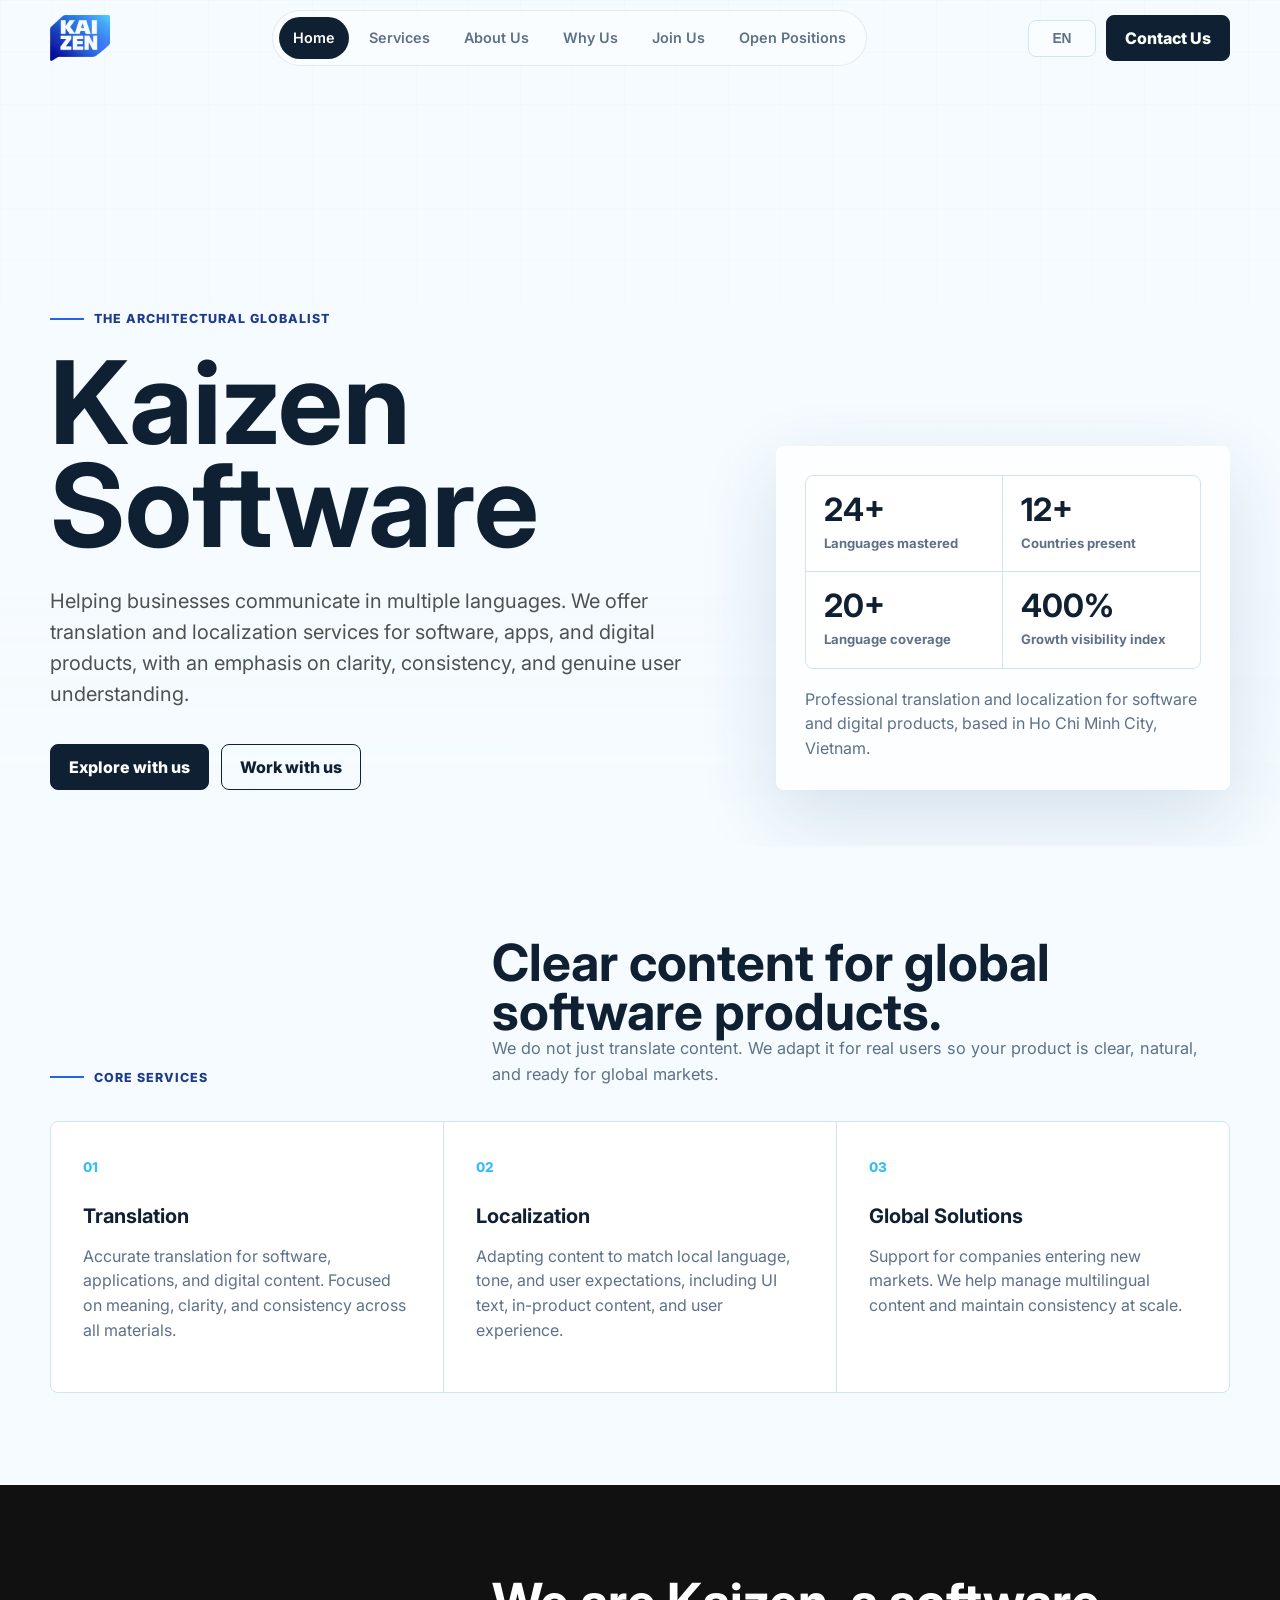
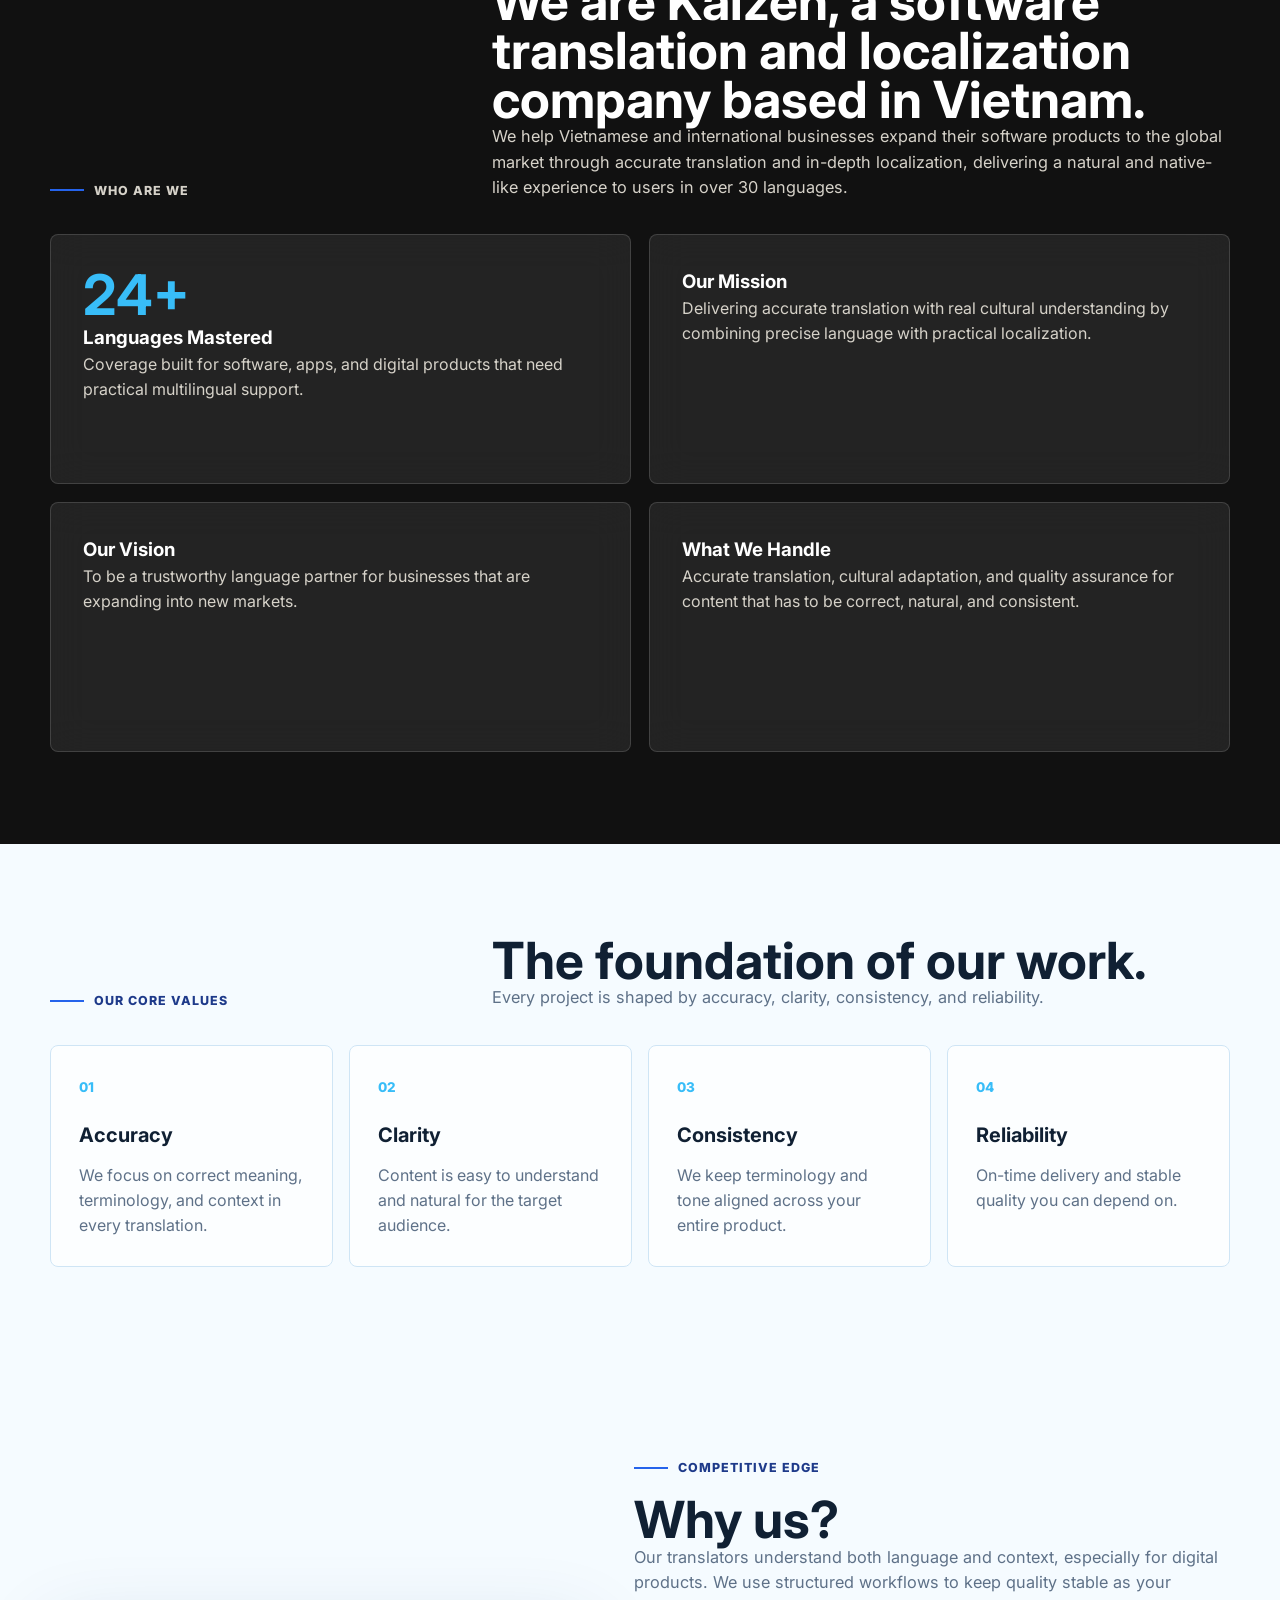
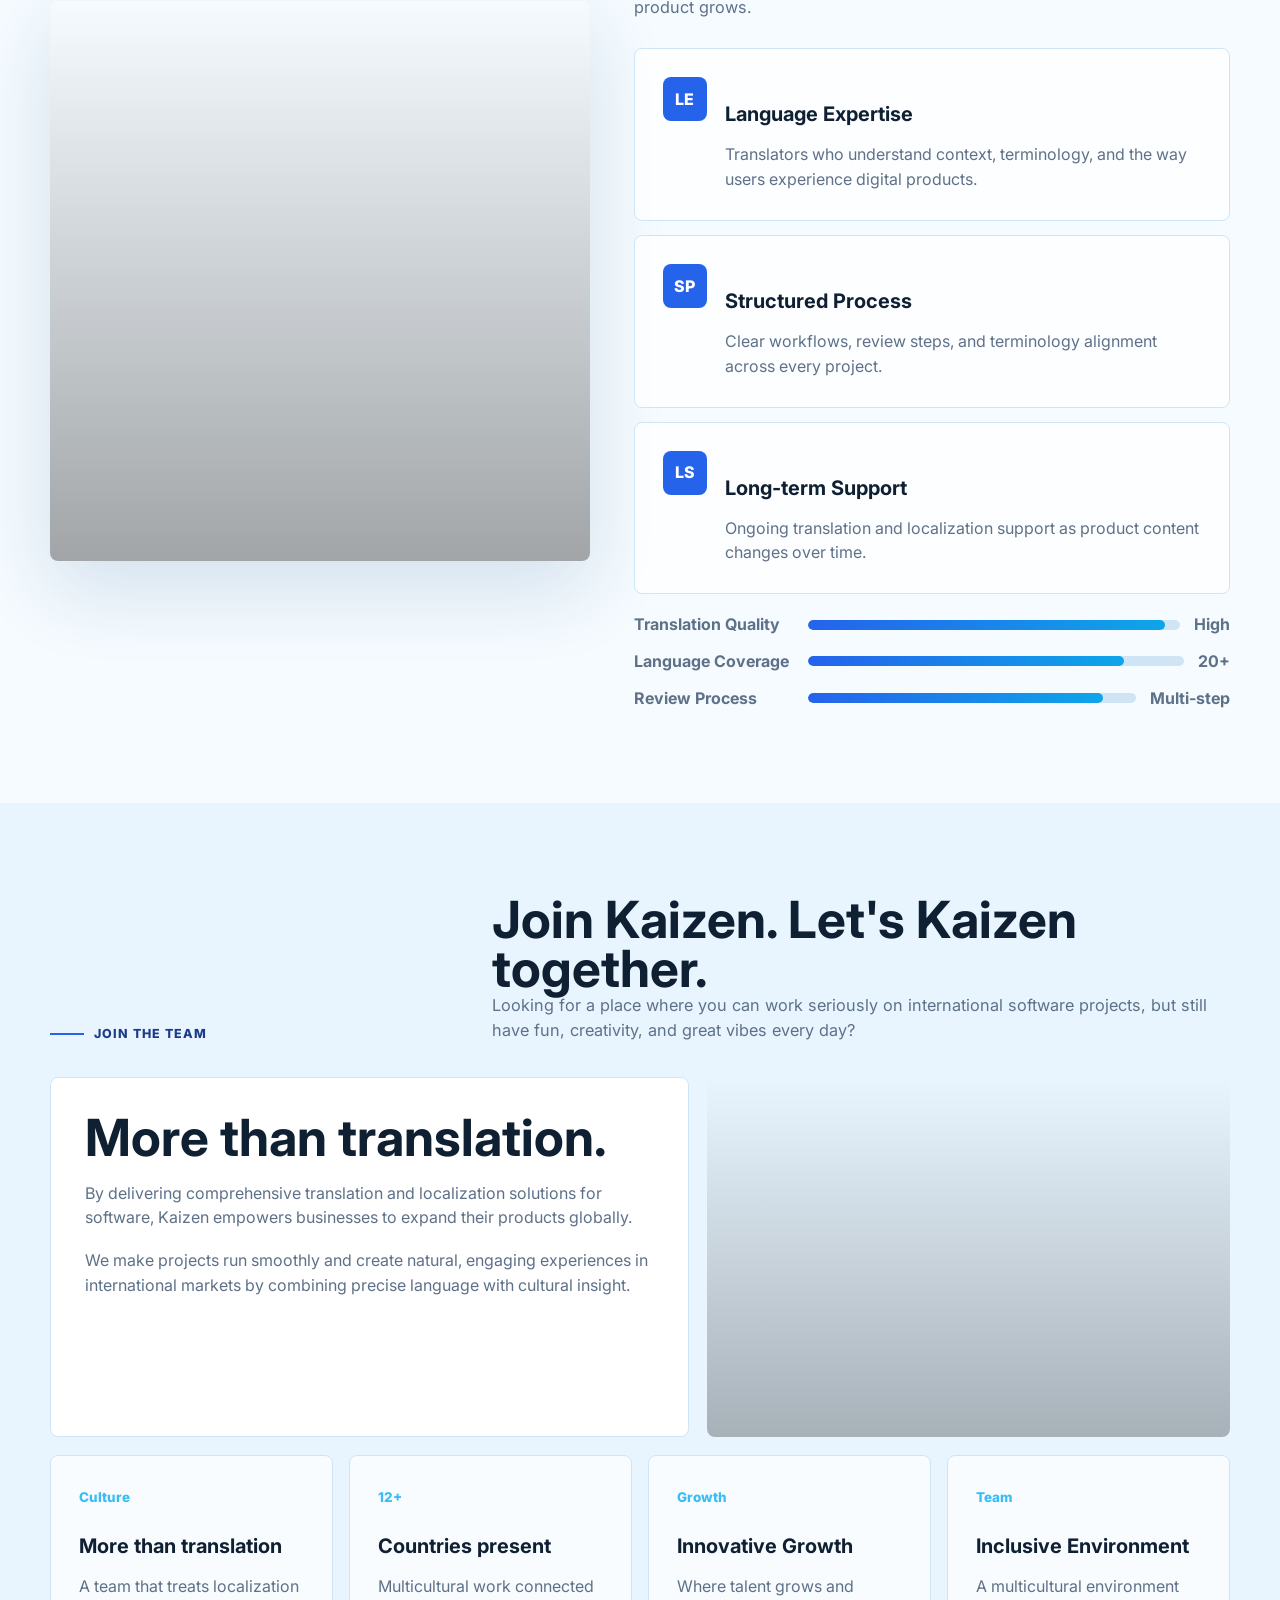
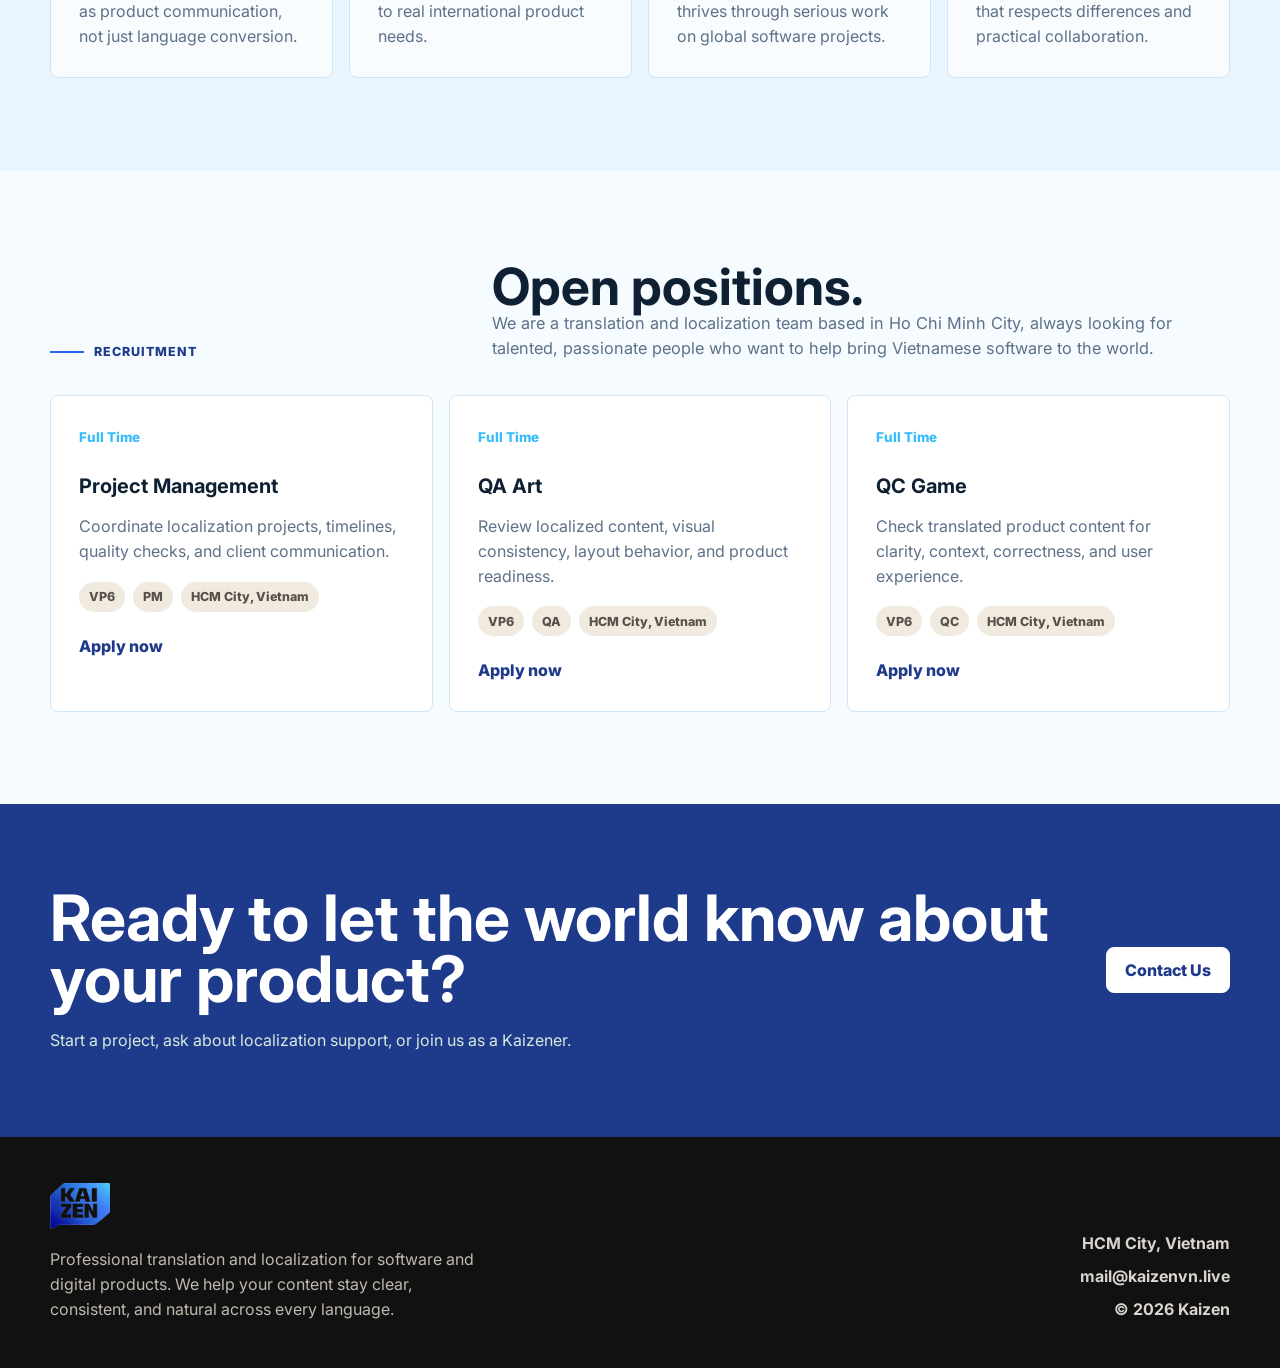
==== commit 67d59bcc: "add official Kaizen logo asset" ====
--- a/index.html
+++ b/index.html
@@ -5,7 +5,7 @@
     <meta name="viewport" content="width=device-width, initial-scale=1.0">
     <title>Kaizen Software - Translation and Localization</title>
     <meta name="description" content="Kaizen helps businesses translate and localize software, apps, and digital products with clarity, consistency, and cultural understanding.">
-    <link rel="icon" href="data:image/svg+xml,%3Csvg xmlns='http://www.w3.org/2000/svg' viewBox='0 0 64 64'%3E%3Crect width='64' height='64' rx='10' fill='%232563eb'/%3E%3Cpath d='M18 14h9v18l17-18h11L35 35l21 15H43L27 38v12h-9V14z' fill='white'/%3E%3C/svg%3E">
+    <link rel="icon" href="assets/kaizen-logo-mark.png">
     <link rel="preconnect" href="https://fonts.googleapis.com">
     <link rel="preconnect" href="https://fonts.gstatic.com" crossorigin>
     <link href="https://fonts.googleapis.com/css2?family=Inter:wght@400;500;600;700;800&display=swap" rel="stylesheet">
@@ -100,20 +100,15 @@
         .brand {
             display: inline-flex;
             align-items: center;
-            gap: 12px;
+            gap: 10px;
             font-weight: 800;
             letter-spacing: 0;
         }
 
-        .brand__mark {
-            width: 38px;
-            height: 38px;
-            display: grid;
-            place-items: center;
-            border-radius: var(--radius);
-            background: var(--green);
-            color: white;
-            font-weight: 800;
+        .brand__logo {
+            width: auto;
+            height: 46px;
+            object-fit: contain;
         }
 
         .nav__links {
@@ -841,8 +836,7 @@
     <header class="nav" id="nav">
         <div class="container nav__inner">
             <a class="brand" href="#home" aria-label="Kaizen home">
-                <span class="brand__mark">K</span>
-                <span>Kaizen</span>
+                <img class="brand__logo" src="assets/kaizen-logo-mark.png" alt="Kaizen">
             </a>
             <nav class="nav__links" id="navLinks" aria-label="Primary navigation">
                 <a href="#home">Home</a>
@@ -1179,8 +1173,7 @@
         <div class="container footer__inner">
             <div>
                 <a class="brand" href="#home">
-                    <span class="brand__mark">K</span>
-                    <span>Kaizen</span>
+                    <img class="brand__logo" src="assets/kaizen-logo-mark.png" alt="Kaizen">
                 </a>
                 <p>Professional translation and localization for software and digital products. We help your content stay clear, consistent, and natural across every language.</p>
             </div>
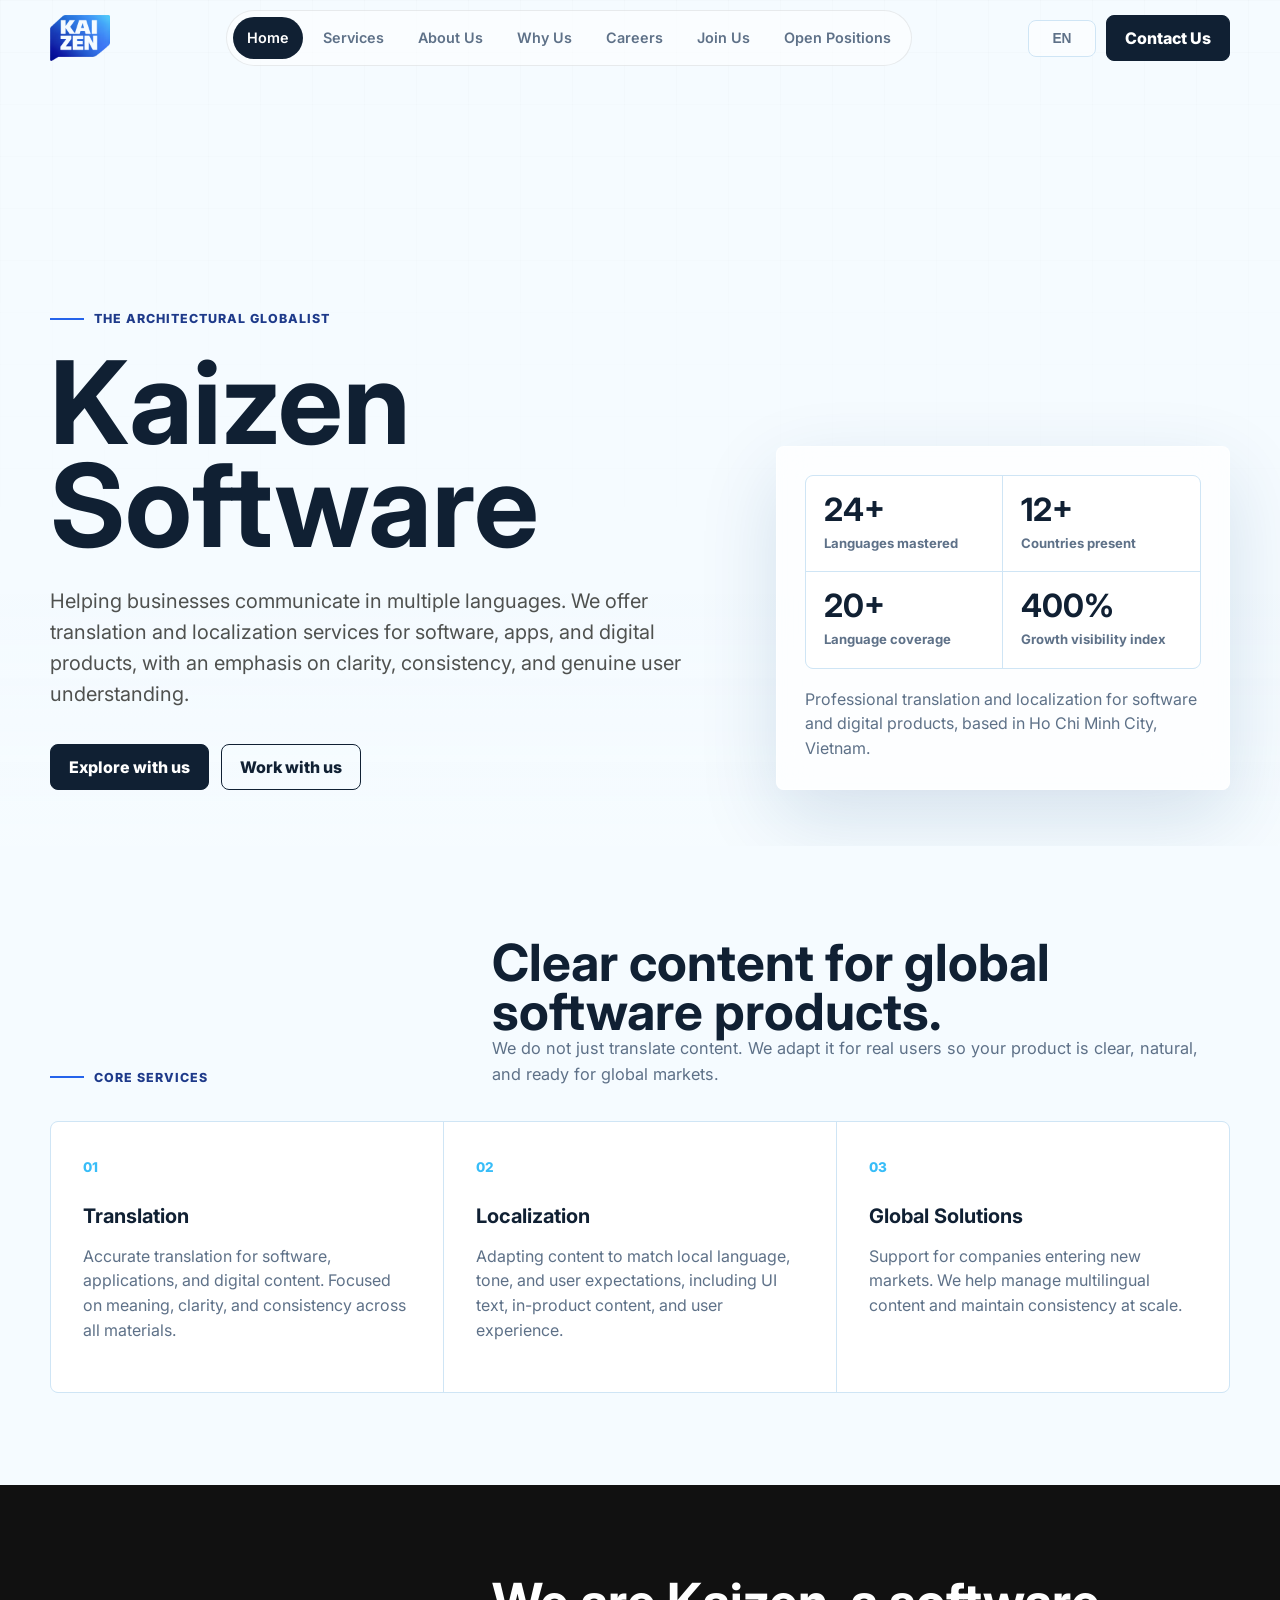
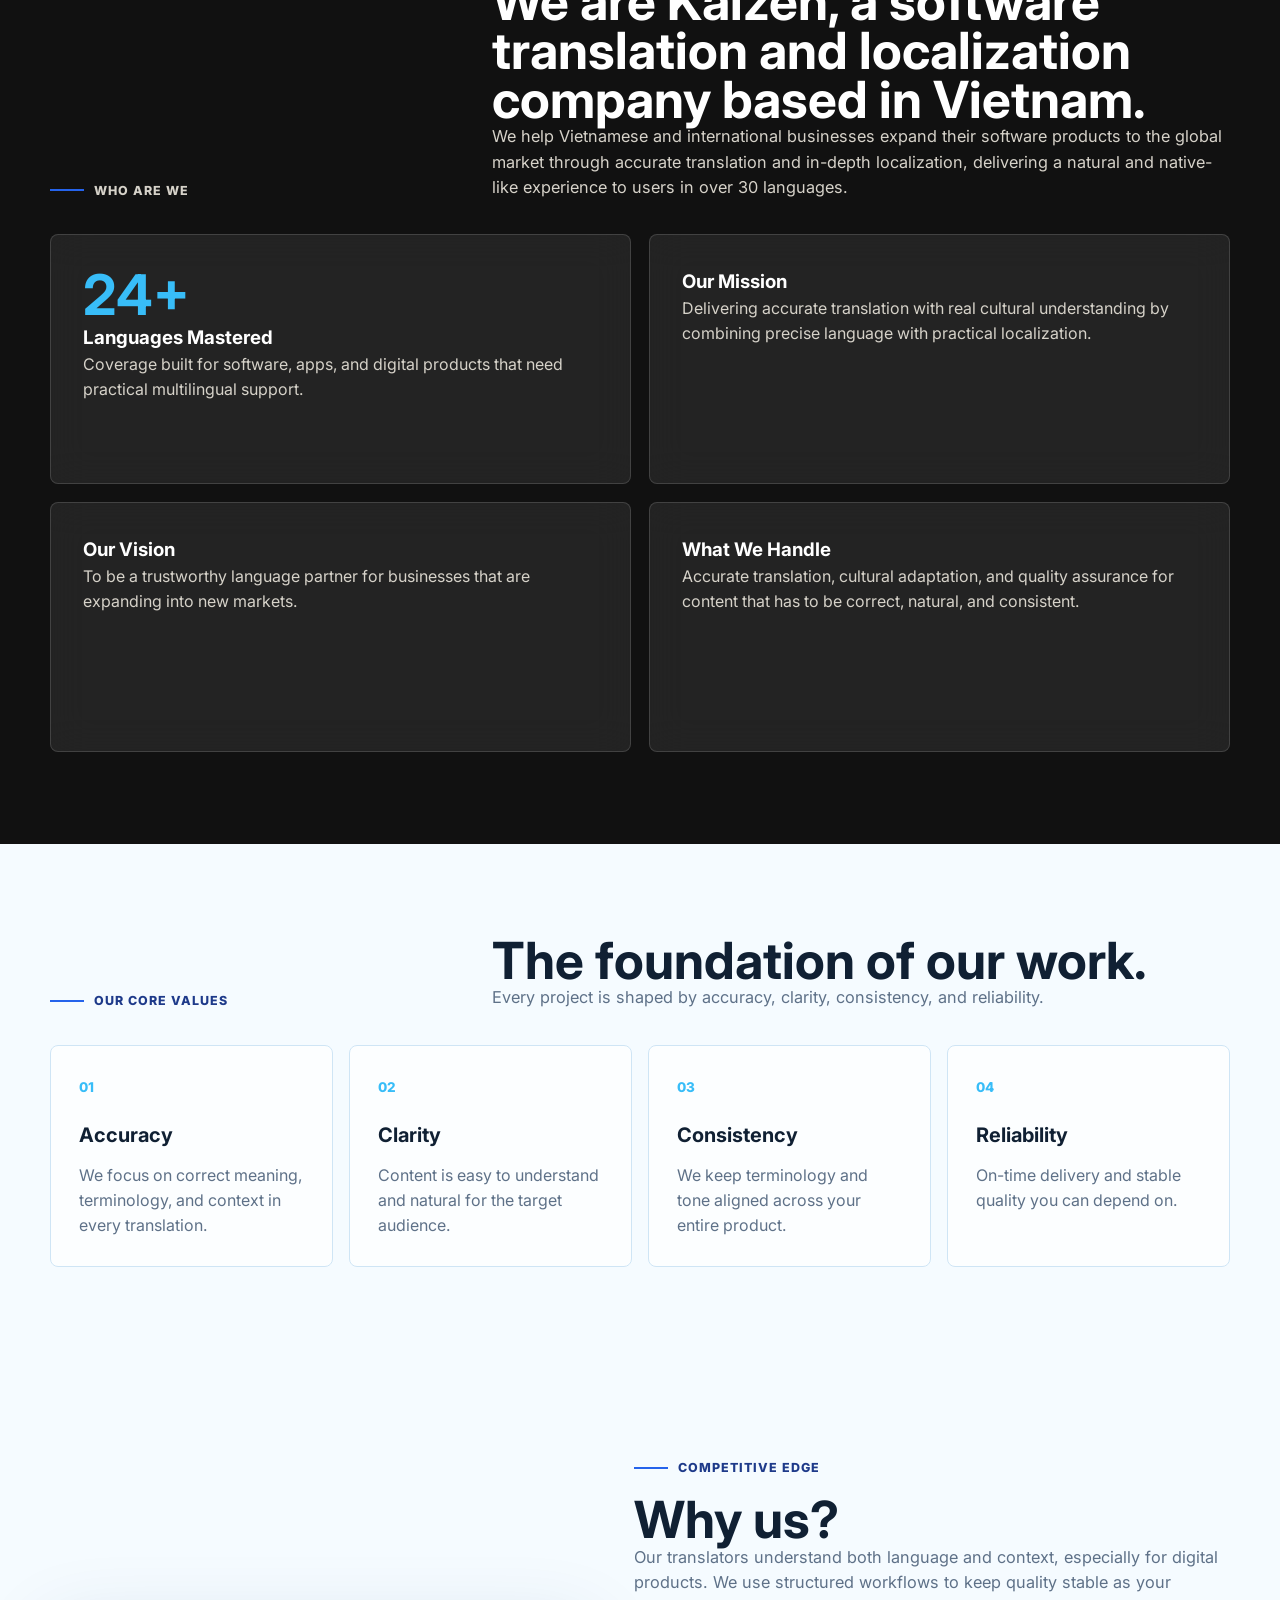
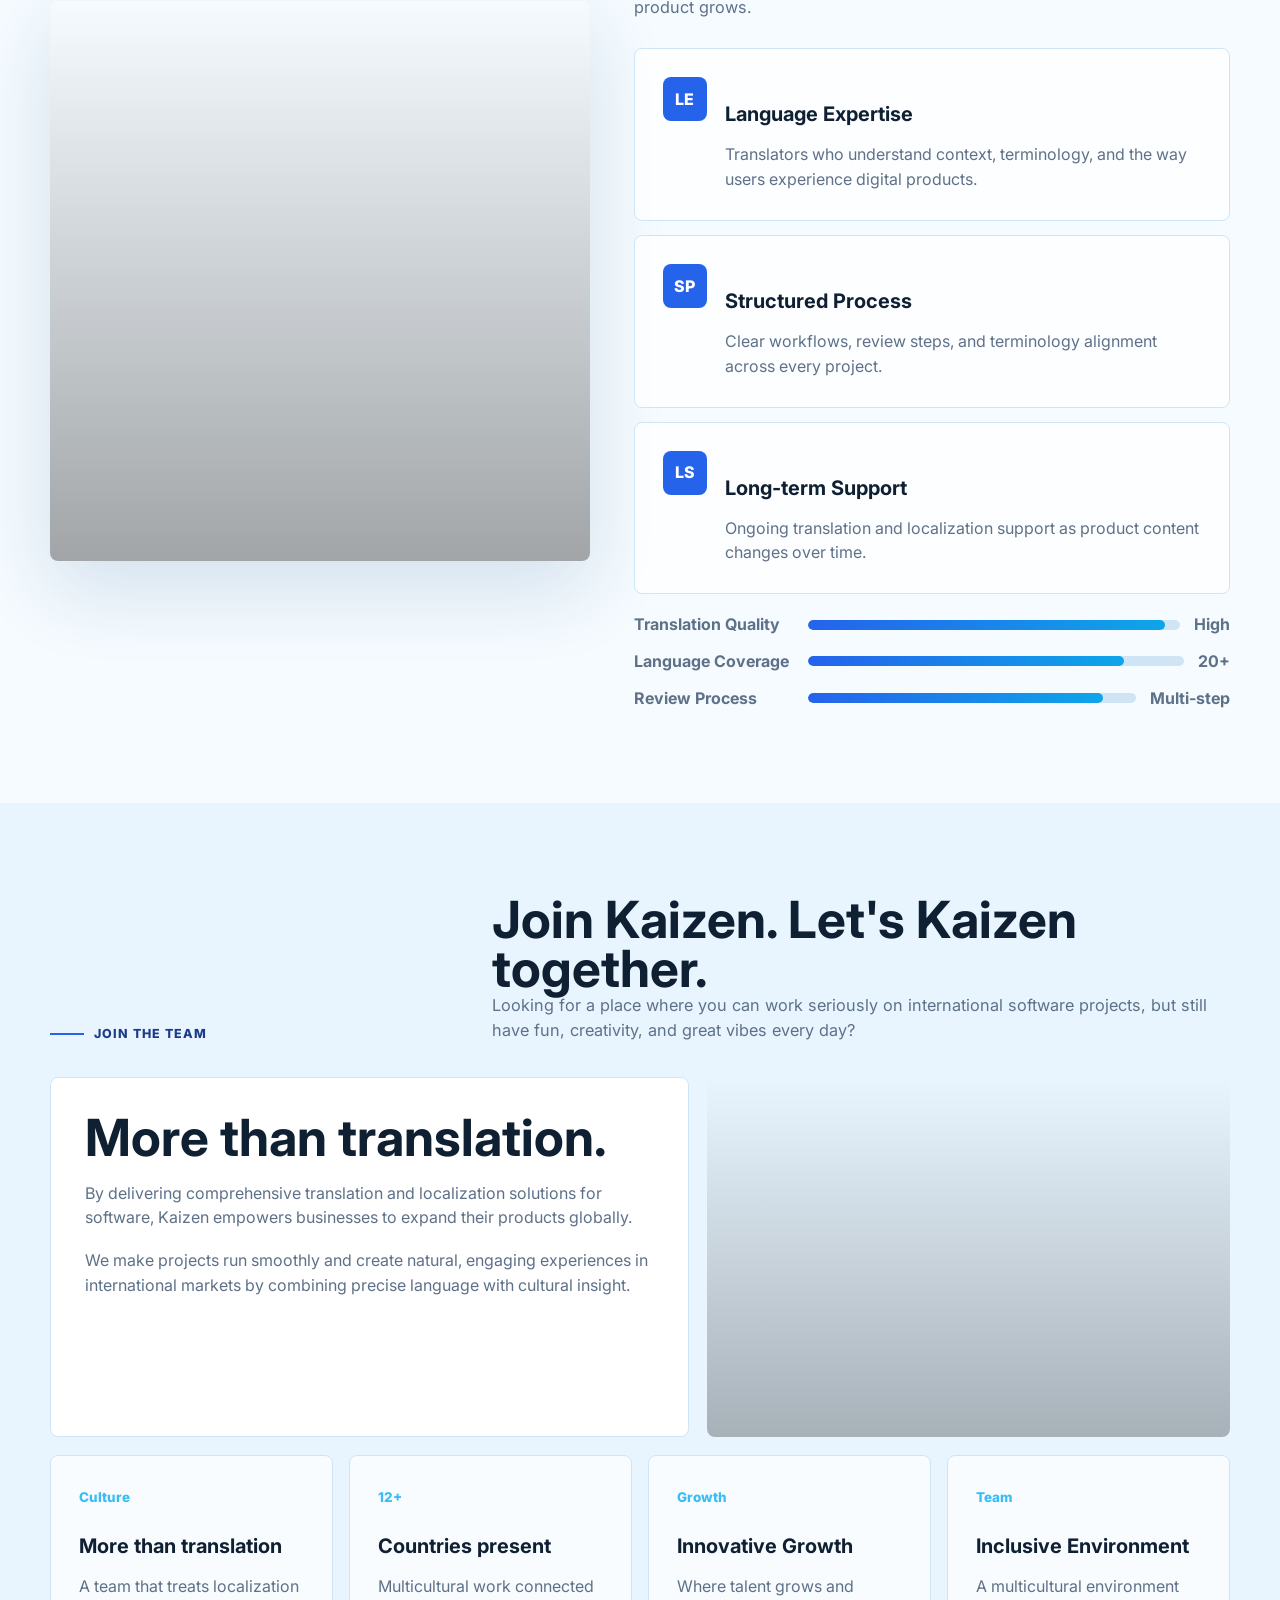
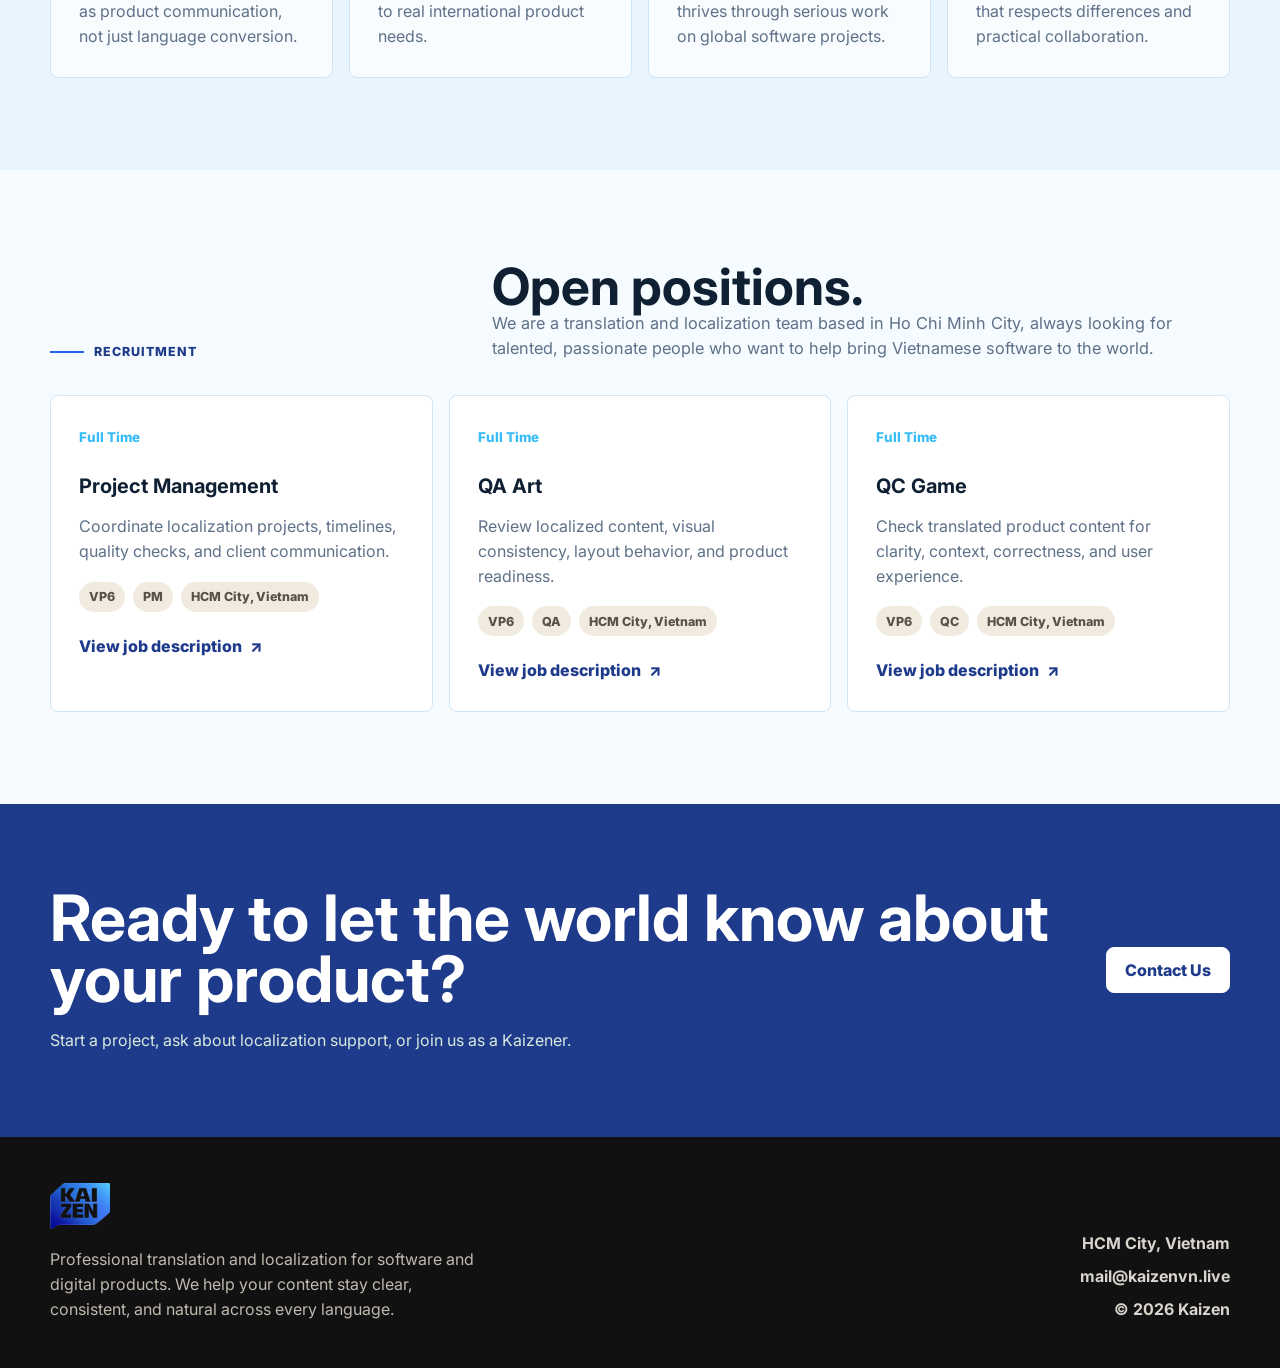
==== commit 6a14306d: "link careers to official job pages" ====
--- a/index.html
+++ b/index.html
@@ -617,6 +617,11 @@
             font-weight: 800;
         }
 
+        .role a::after {
+            content: "↗";
+            margin-left: 8px;
+        }
+
         .cta {
             padding: 84px 0;
             background: var(--green-dark);
@@ -843,6 +848,7 @@
                 <a href="#services">Services</a>
                 <a href="#about">About Us</a>
                 <a href="#why-us">Why Us</a>
+                <a class="official-careers-link" href="https://kaizenvn.live/en/careers">Careers</a>
                 <a href="#careers">Join Us</a>
                 <a href="#open-positions">Open Positions</a>
             </nav>
@@ -877,7 +883,7 @@
                     </p>
                     <div class="hero__actions reveal" data-delay="3">
                         <a class="button" href="#services">Explore with us</a>
-                        <a class="button button--light" href="#careers">Work with us</a>
+                        <a class="button button--light official-careers-link" href="https://kaizenvn.live/en/careers">Work with us</a>
                     </div>
                 </div>
                 <aside class="hero__card float reveal" data-delay="2" aria-label="Kaizen snapshot">
@@ -1128,7 +1134,7 @@
                             <span class="pill">PM</span>
                             <span class="pill">HCM City</span>
                         </div>
-                        <a href="mailto:mail@kaizenvn.live?subject=Project%20Management%20Application">Apply now</a>
+                        <a class="job-link" data-job-id="cmp2e2op50004g2hd55075wg7" href="https://kaizenvn.live/en/careers/cmp2e2op50004g2hd55075wg7">View job description</a>
                     </article>
                     <article class="role reveal" data-delay="1">
                         <span class="number">Full Time</span>
@@ -1139,7 +1145,7 @@
                             <span class="pill">QA</span>
                             <span class="pill">HCM City</span>
                         </div>
-                        <a href="mailto:mail@kaizenvn.live?subject=QA%20Art%20Application">Apply now</a>
+                        <a class="job-link" data-job-id="cmp2e1na10003g2hddt89xi4f" href="https://kaizenvn.live/en/careers/cmp2e1na10003g2hddt89xi4f">View job description</a>
                     </article>
                     <article class="role reveal" data-delay="2">
                         <span class="number">Full Time</span>
@@ -1150,7 +1156,7 @@
                             <span class="pill">QC</span>
                             <span class="pill">HCM City</span>
                         </div>
-                        <a href="mailto:mail@kaizenvn.live?subject=QC%20Game%20Application">Apply now</a>
+                        <a class="job-link" data-job-id="cmp2dzsak0002g2hdfx8ymmoq" href="https://kaizenvn.live/en/careers/cmp2dzsak0002g2hdfx8ymmoq">View job description</a>
                     </article>
                 </div>
             </div>
@@ -1190,7 +1196,7 @@
         const navLinks = document.getElementById("navLinks");
         const menuButton = document.getElementById("menuButton");
         const languageSelect = document.getElementById("languageSelect");
-        const sectionLinks = [...document.querySelectorAll(".nav__links a")];
+        const sectionLinks = [...document.querySelectorAll(".nav__links a[href^='#']")];
         const sections = sectionLinks
             .map((link) => document.querySelector(link.getAttribute("href")))
             .filter(Boolean);
@@ -1201,6 +1207,7 @@
             [".nav__links a[href='#services']", "nav.services"],
             [".nav__links a[href='#about']", "nav.about"],
             [".nav__links a[href='#why-us']", "nav.why"],
+            [".nav__links .official-careers-link", "nav.careers"],
             [".nav__links a[href='#careers']", "nav.join"],
             [".nav__links a[href='#open-positions']", "nav.positions"],
             [".nav__actions .button", "nav.contact"],
@@ -1286,7 +1293,7 @@
             [".role:nth-child(2) p", "positions.r2.copy"],
             [".role:nth-child(3) h3", "positions.r3.title"],
             [".role:nth-child(3) p", "positions.r3.copy"],
-            [".role a", "positions.apply", "textAll"],
+            [".role a", "positions.viewDescription", "textAll"],
             [".pill:nth-child(3)", "positions.city", "textAll"],
             ["#contact h2", "cta.title"],
             ["#contact p", "cta.copy"],
@@ -1303,6 +1310,7 @@
                 "nav.services": "Services",
                 "nav.about": "About Us",
                 "nav.why": "Why Us",
+                "nav.careers": "Careers",
                 "nav.join": "Join Us",
                 "nav.positions": "Open Positions",
                 "nav.contact": "Contact Us",
@@ -1389,6 +1397,7 @@
                 "positions.r3.title": "QC Game",
                 "positions.r3.copy": "Check translated product content for clarity, context, correctness, and user experience.",
                 "positions.apply": "Apply now",
+                "positions.viewDescription": "View job description",
                 "positions.city": "HCM City, Vietnam",
                 "cta.title": "Ready to let the world know about your product?",
                 "cta.copy": "Start a project, ask about localization support, or join us as a Kaizener.",
@@ -1397,7 +1406,7 @@
             vi: {
                 "title": "Kaizen Software - Dịch thuật và bản địa hóa",
                 "meta.description": "Kaizen giúp doanh nghiệp dịch và bản địa hóa phần mềm, ứng dụng và sản phẩm số với sự rõ ràng, nhất quán và thấu hiểu văn hóa.",
-                "nav.home": "Trang chủ", "nav.services": "Dịch vụ", "nav.about": "Về chúng tôi", "nav.why": "Vì sao chọn", "nav.join": "Gia nhập", "nav.positions": "Vị trí mở", "nav.contact": "Liên hệ",
+                "nav.home": "Trang chủ", "nav.services": "Dịch vụ", "nav.about": "Về chúng tôi", "nav.why": "Vì sao chọn", "nav.careers": "Tuyển dụng", "nav.join": "Gia nhập", "nav.positions": "Vị trí mở", "nav.contact": "Liên hệ",
                 "hero.eyebrow": "Đối tác toàn cầu có cấu trúc", "hero.title": "Kaizen Software", "hero.copy": "Giúp doanh nghiệp giao tiếp bằng nhiều ngôn ngữ. Chúng tôi cung cấp dịch thuật và bản địa hóa cho phần mềm, ứng dụng và sản phẩm số, tập trung vào sự rõ ràng, nhất quán và trải nghiệm người dùng chân thực.", "hero.cta.primary": "Khám phá cùng chúng tôi", "hero.cta.secondary": "Làm việc cùng chúng tôi",
                 "metric.languages": "Ngôn ngữ thành thạo", "metric.countries": "Quốc gia hiện diện", "metric.coverage": "Độ phủ ngôn ngữ", "metric.growth": "Chỉ số tăng trưởng nhận diện", "hero.card": "Dịch thuật và bản địa hóa chuyên nghiệp cho phần mềm và sản phẩm số, đặt tại TP. Hồ Chí Minh, Việt Nam.",
                 "services.eyebrow": "Dịch vụ chính", "services.title": "Nội dung rõ ràng cho sản phẩm phần mềm toàn cầu.", "services.copy": "Chúng tôi không chỉ dịch nội dung. Chúng tôi điều chỉnh nội dung cho người dùng thật để sản phẩm rõ ràng, tự nhiên và sẵn sàng cho thị trường quốc tế.", "services.s1.title": "Dịch thuật", "services.s1.copy": "Dịch chính xác cho phần mềm, ứng dụng và nội dung số. Tập trung vào ý nghĩa, sự rõ ràng và tính nhất quán.", "services.s2.title": "Bản địa hóa", "services.s2.copy": "Điều chỉnh nội dung theo ngôn ngữ, sắc thái và kỳ vọng người dùng địa phương, bao gồm UI, nội dung trong sản phẩm và trải nghiệm người dùng.", "services.s3.title": "Giải pháp toàn cầu", "services.s3.copy": "Hỗ trợ doanh nghiệp đi vào thị trường mới. Chúng tôi giúp quản lý nội dung đa ngôn ngữ và giữ tính nhất quán ở quy mô lớn.",
@@ -1405,11 +1414,11 @@
                 "values.eyebrow": "Giá trị cốt lõi", "values.title": "Nền tảng trong cách chúng tôi làm việc.", "values.copy": "Mỗi dự án được định hình bởi độ chính xác, sự rõ ràng, tính nhất quán và độ tin cậy.", "values.v1.title": "Chính xác", "values.v1.copy": "Chúng tôi tập trung vào đúng nghĩa, thuật ngữ và ngữ cảnh trong từng bản dịch.", "values.v2.title": "Rõ ràng", "values.v2.copy": "Nội dung dễ hiểu và tự nhiên với người dùng mục tiêu.", "values.v3.title": "Nhất quán", "values.v3.copy": "Chúng tôi giữ thuật ngữ và giọng điệu đồng nhất trên toàn bộ sản phẩm.", "values.v4.title": "Đáng tin cậy", "values.v4.copy": "Giao đúng hạn và chất lượng ổn định mà bạn có thể tin tưởng.",
                 "why.eyebrow": "Lợi thế cạnh tranh", "why.title": "Vì sao chọn chúng tôi?", "why.copy": "Đội ngũ dịch giả hiểu cả ngôn ngữ và ngữ cảnh, đặc biệt với sản phẩm số. Chúng tôi dùng quy trình có cấu trúc để giữ chất lượng ổn định khi sản phẩm phát triển.", "why.e1.title": "Chuyên môn ngôn ngữ", "why.e1.copy": "Dịch giả hiểu ngữ cảnh, thuật ngữ và cách người dùng trải nghiệm sản phẩm số.", "why.e2.title": "Quy trình có cấu trúc", "why.e2.copy": "Quy trình rõ ràng, các bước rà soát và thống nhất thuật ngữ trong mọi dự án.", "why.e3.title": "Hỗ trợ dài hạn", "why.e3.copy": "Hỗ trợ dịch thuật và bản địa hóa liên tục khi nội dung sản phẩm thay đổi.", "standard.quality": "Chất lượng dịch thuật", "standard.high": "Cao", "standard.coverage": "Độ phủ ngôn ngữ", "standard.review": "Quy trình rà soát", "standard.multi": "Nhiều bước",
                 "careers.eyebrow": "Gia nhập đội ngũ", "careers.title": "Gia nhập Kaizen. Cùng Kaizen phát triển.", "careers.copy": "Bạn đang tìm nơi làm việc nghiêm túc với các dự án phần mềm quốc tế nhưng vẫn có niềm vui, sáng tạo và năng lượng tích cực mỗi ngày?", "careers.culture.title": "Không chỉ là dịch thuật.", "careers.culture.copy1": "Bằng các giải pháp dịch thuật và bản địa hóa toàn diện cho phần mềm, Kaizen giúp doanh nghiệp mở rộng sản phẩm ra toàn cầu.", "careers.culture.copy2": "Chúng tôi giúp dự án vận hành trơn tru và tạo trải nghiệm tự nhiên, hấp dẫn tại thị trường quốc tế bằng cách kết hợp ngôn ngữ chính xác với hiểu biết văn hóa.", "careers.v1.kicker": "Văn hóa", "careers.v1.title": "Không chỉ là dịch thuật", "careers.v1.copy": "Một đội ngũ xem bản địa hóa là giao tiếp sản phẩm, không chỉ chuyển đổi ngôn ngữ.", "careers.v2.title": "Quốc gia hiện diện", "careers.v2.copy": "Công việc đa văn hóa gắn với nhu cầu sản phẩm quốc tế thực tế.", "careers.v3.kicker": "Phát triển", "careers.v3.title": "Tăng trưởng đổi mới", "careers.v3.copy": "Nơi tài năng phát triển qua các dự án phần mềm toàn cầu nghiêm túc.", "careers.v4.kicker": "Đội ngũ", "careers.v4.title": "Môi trường hòa nhập", "careers.v4.copy": "Môi trường đa văn hóa tôn trọng khác biệt và hợp tác thực tiễn.",
-                "positions.eyebrow": "Tuyển dụng", "positions.title": "Vị trí đang mở.", "positions.copy": "Chúng tôi là đội ngũ dịch thuật và bản địa hóa tại TP. Hồ Chí Minh, luôn tìm kiếm những người tài năng, đam mê muốn góp phần đưa phần mềm Việt Nam ra thế giới.", "positions.fullTime": "Toàn thời gian", "positions.r1.title": "Quản lý dự án", "positions.r1.copy": "Điều phối dự án bản địa hóa, timeline, kiểm tra chất lượng và giao tiếp với khách hàng.", "positions.r2.title": "QA Art", "positions.r2.copy": "Rà soát nội dung đã bản địa hóa, tính nhất quán hình ảnh, hành vi bố cục và độ sẵn sàng sản phẩm.", "positions.r3.title": "QC Game", "positions.r3.copy": "Kiểm tra nội dung đã dịch về độ rõ ràng, ngữ cảnh, tính chính xác và trải nghiệm người dùng.", "positions.apply": "Ứng tuyển ngay", "positions.city": "TP. Hồ Chí Minh, Việt Nam", "cta.title": "Sẵn sàng để thế giới biết đến sản phẩm của bạn?", "cta.copy": "Bắt đầu dự án, hỏi về hỗ trợ bản địa hóa hoặc gia nhập Kaizen.", "footer.copy": "Dịch thuật và bản địa hóa chuyên nghiệp cho phần mềm và sản phẩm số. Chúng tôi giúp nội dung của bạn rõ ràng, nhất quán và tự nhiên ở mọi ngôn ngữ."
+                "positions.eyebrow": "Tuyển dụng", "positions.title": "Vị trí đang mở.", "positions.copy": "Chúng tôi là đội ngũ dịch thuật và bản địa hóa tại TP. Hồ Chí Minh, luôn tìm kiếm những người tài năng, đam mê muốn góp phần đưa phần mềm Việt Nam ra thế giới.", "positions.fullTime": "Toàn thời gian", "positions.r1.title": "Quản lý dự án", "positions.r1.copy": "Điều phối dự án bản địa hóa, timeline, kiểm tra chất lượng và giao tiếp với khách hàng.", "positions.r2.title": "QA Art", "positions.r2.copy": "Rà soát nội dung đã bản địa hóa, tính nhất quán hình ảnh, hành vi bố cục và độ sẵn sàng sản phẩm.", "positions.r3.title": "QC Game", "positions.r3.copy": "Kiểm tra nội dung đã dịch về độ rõ ràng, ngữ cảnh, tính chính xác và trải nghiệm người dùng.", "positions.apply": "Ứng tuyển ngay", "positions.viewDescription": "Xem mô tả công việc", "positions.city": "TP. Hồ Chí Minh, Việt Nam", "cta.title": "Sẵn sàng để thế giới biết đến sản phẩm của bạn?", "cta.copy": "Bắt đầu dự án, hỏi về hỗ trợ bản địa hóa hoặc gia nhập Kaizen.", "footer.copy": "Dịch thuật và bản địa hóa chuyên nghiệp cho phần mềm và sản phẩm số. Chúng tôi giúp nội dung của bạn rõ ràng, nhất quán và tự nhiên ở mọi ngôn ngữ."
             },
             th: {
                 "title": "Kaizen Software - การแปลและโลคัลไลซ์", "meta.description": "Kaizen ช่วยธุรกิจแปลและโลคัลไลซ์ซอฟต์แวร์ แอป และผลิตภัณฑ์ดิจิทัลด้วยความชัดเจน ความสม่ำเสมอ และความเข้าใจวัฒนธรรม.",
-                "nav.home": "หน้าแรก", "nav.services": "บริการ", "nav.about": "เกี่ยวกับเรา", "nav.why": "ทำไมเลือกเรา", "nav.join": "ร่วมงาน", "nav.positions": "ตำแหน่งงาน", "nav.contact": "ติดต่อเรา",
+                "nav.home": "หน้าแรก", "nav.services": "บริการ", "nav.about": "เกี่ยวกับเรา", "nav.why": "ทำไมเลือกเรา", "nav.careers": "อาชีพ", "nav.join": "ร่วมงาน", "nav.positions": "ตำแหน่งงาน", "nav.contact": "ติดต่อเรา",
                 "hero.eyebrow": "พันธมิตรสู่ตลาดโลก", "hero.title": "Kaizen Software", "hero.copy": "ช่วยธุรกิจสื่อสารได้หลายภาษา เราให้บริการแปลและโลคัลไลซ์ซอฟต์แวร์ แอป และผลิตภัณฑ์ดิจิทัล โดยเน้นความชัดเจน ความสม่ำเสมอ และความเข้าใจผู้ใช้อย่างแท้จริง.", "hero.cta.primary": "สำรวจไปกับเรา", "hero.cta.secondary": "ร่วมงานกับเรา",
                 "metric.languages": "ภาษาที่เชี่ยวชาญ", "metric.countries": "ประเทศที่มีเครือข่าย", "metric.coverage": "การครอบคลุมภาษา", "metric.growth": "ดัชนีการเติบโต", "hero.card": "บริการแปลและโลคัลไลซ์มืออาชีพสำหรับซอฟต์แวร์และผลิตภัณฑ์ดิจิทัล ตั้งอยู่ในโฮจิมินห์ซิตี้ ประเทศเวียดนาม.",
                 "services.eyebrow": "บริการหลัก", "services.title": "เนื้อหาที่ชัดเจนสำหรับซอฟต์แวร์ระดับโลก.", "services.copy": "เราไม่ได้แค่แปลเนื้อหา แต่ปรับให้เหมาะกับผู้ใช้จริง เพื่อให้ผลิตภัณฑ์ชัดเจน เป็นธรรมชาติ และพร้อมสู่ตลาดโลก.", "services.s1.title": "การแปล", "services.s1.copy": "การแปลที่แม่นยำสำหรับซอฟต์แวร์ แอปพลิเคชัน และเนื้อหาดิจิทัล โดยเน้นความหมาย ความชัดเจน และความสม่ำเสมอ.", "services.s2.title": "โลคัลไลเซชัน", "services.s2.copy": "ปรับเนื้อหาให้ตรงกับภาษา น้ำเสียง และความคาดหวังของผู้ใช้ท้องถิ่น รวมถึงข้อความ UI เนื้อหาในผลิตภัณฑ์ และประสบการณ์ผู้ใช้.", "services.s3.title": "โซลูชันระดับโลก", "services.s3.copy": "สนับสนุนบริษัทที่เข้าสู่ตลาดใหม่ ช่วยจัดการเนื้อหาหลายภาษาและรักษาความสม่ำเสมอในวงกว้าง.",
@@ -1417,11 +1426,11 @@
                 "values.eyebrow": "ค่านิยมหลัก", "values.title": "รากฐานของการทำงานของเรา.", "values.copy": "ทุกโครงการถูกขับเคลื่อนด้วยความแม่นยำ ความชัดเจน ความสม่ำเสมอ และความน่าเชื่อถือ.", "values.v1.title": "ความแม่นยำ", "values.v1.copy": "เราให้ความสำคัญกับความหมาย คำศัพท์ และบริบทที่ถูกต้องในทุกงานแปล.", "values.v2.title": "ความชัดเจน", "values.v2.copy": "เนื้อหาเข้าใจง่ายและเป็นธรรมชาติสำหรับกลุ่มเป้าหมาย.", "values.v3.title": "ความสม่ำเสมอ", "values.v3.copy": "เรารักษาคำศัพท์และน้ำเสียงให้สอดคล้องกันทั่วทั้งผลิตภัณฑ์.", "values.v4.title": "ความน่าเชื่อถือ", "values.v4.copy": "ส่งมอบตรงเวลาและคุณภาพคงที่ที่ไว้วางใจได้.",
                 "why.eyebrow": "จุดแข็งของเรา", "why.title": "ทำไมต้องเรา?", "why.copy": "นักแปลของเราเข้าใจทั้งภาษาและบริบท โดยเฉพาะผลิตภัณฑ์ดิจิทัล เราใช้กระบวนการที่มีโครงสร้างเพื่อรักษาคุณภาพเมื่อผลิตภัณฑ์เติบโต.", "why.e1.title": "ความเชี่ยวชาญด้านภาษา", "why.e1.copy": "นักแปลเข้าใจบริบท คำศัพท์ และวิธีที่ผู้ใช้สัมผัสผลิตภัณฑ์ดิจิทัล.", "why.e2.title": "กระบวนการที่ชัดเจน", "why.e2.copy": "เวิร์กโฟลว์ ขั้นตอนตรวจทาน และการจัดแนวคำศัพท์ที่ชัดเจนในทุกโครงการ.", "why.e3.title": "การสนับสนุนระยะยาว", "why.e3.copy": "สนับสนุนการแปลและโลคัลไลซ์อย่างต่อเนื่องเมื่อเนื้อหาผลิตภัณฑ์เปลี่ยนแปลง.", "standard.quality": "คุณภาพการแปล", "standard.high": "สูง", "standard.coverage": "การครอบคลุมภาษา", "standard.review": "กระบวนการตรวจทาน", "standard.multi": "หลายขั้นตอน",
                 "careers.eyebrow": "ร่วมทีม", "careers.title": "เข้าร่วม Kaizen แล้วเติบโตไปด้วยกัน.", "careers.copy": "กำลังมองหาที่ทำงานที่จริงจังกับโครงการซอฟต์แวร์ระดับนานาชาติ แต่ยังมีความสนุก ความคิดสร้างสรรค์ และบรรยากาศดีทุกวัน?", "careers.culture.title": "มากกว่าการแปล.", "careers.culture.copy1": "ด้วยโซลูชันการแปลและโลคัลไลซ์ซอฟต์แวร์แบบครบวงจร Kaizen ช่วยธุรกิจขยายผลิตภัณฑ์สู่ตลาดโลก.", "careers.culture.copy2": "เราช่วยให้โครงการดำเนินไปอย่างราบรื่นและสร้างประสบการณ์ที่เป็นธรรมชาติในตลาดต่างประเทศด้วยภาษาและความเข้าใจวัฒนธรรม.", "careers.v1.kicker": "วัฒนธรรม", "careers.v1.title": "มากกว่าการแปล", "careers.v1.copy": "ทีมที่มองโลคัลไลซ์เป็นการสื่อสารผลิตภัณฑ์ ไม่ใช่แค่การเปลี่ยนภาษา.", "careers.v2.title": "ประเทศที่มีเครือข่าย", "careers.v2.copy": "งานหลากวัฒนธรรมที่เชื่อมโยงกับความต้องการจริงของผลิตภัณฑ์สากล.", "careers.v3.kicker": "การเติบโต", "careers.v3.title": "การเติบโตเชิงนวัตกรรม", "careers.v3.copy": "พื้นที่ที่คนเก่งเติบโตผ่านโครงการซอฟต์แวร์ระดับโลก.", "careers.v4.kicker": "ทีม", "careers.v4.title": "สภาพแวดล้อมที่เปิดกว้าง", "careers.v4.copy": "สภาพแวดล้อมหลากวัฒนธรรมที่เคารพความแตกต่างและการทำงานร่วมกัน.",
-                "positions.eyebrow": "รับสมัคร", "positions.title": "ตำแหน่งงานว่าง.", "positions.copy": "เราเป็นทีมแปลและโลคัลไลซ์ในโฮจิมินห์ซิตี้ มองหาคนเก่งและมีใจรักที่อยากช่วยนำซอฟต์แวร์เวียดนามสู่โลก.", "positions.fullTime": "เต็มเวลา", "positions.r1.title": "ผู้จัดการโครงการ", "positions.r1.copy": "ประสานงานโครงการโลคัลไลซ์ กำหนดเวลา ตรวจคุณภาพ และสื่อสารกับลูกค้า.", "positions.r2.title": "QA Art", "positions.r2.copy": "ตรวจทานเนื้อหาที่โลคัลไลซ์ ความสม่ำเสมอด้านภาพ พฤติกรรมเลย์เอาต์ และความพร้อมของผลิตภัณฑ์.", "positions.r3.title": "QC Game", "positions.r3.copy": "ตรวจเนื้อหาที่แปลด้านความชัดเจน บริบท ความถูกต้อง และประสบการณ์ผู้ใช้.", "positions.apply": "สมัครเลย", "positions.city": "โฮจิมินห์ซิตี้, เวียดนาม", "cta.title": "พร้อมให้โลกได้รู้จักผลิตภัณฑ์ของคุณหรือยัง?", "cta.copy": "เริ่มโครงการ สอบถามการสนับสนุนโลคัลไลซ์ หรือเข้าร่วม Kaizen.", "footer.copy": "บริการแปลและโลคัลไลซ์มืออาชีพสำหรับซอฟต์แวร์และผลิตภัณฑ์ดิจิทัล เราช่วยให้เนื้อหาของคุณชัดเจน สม่ำเสมอ และเป็นธรรมชาติในทุกภาษา."
+                "positions.eyebrow": "รับสมัคร", "positions.title": "ตำแหน่งงานว่าง.", "positions.copy": "เราเป็นทีมแปลและโลคัลไลซ์ในโฮจิมินห์ซิตี้ มองหาคนเก่งและมีใจรักที่อยากช่วยนำซอฟต์แวร์เวียดนามสู่โลก.", "positions.fullTime": "เต็มเวลา", "positions.r1.title": "ผู้จัดการโครงการ", "positions.r1.copy": "ประสานงานโครงการโลคัลไลซ์ กำหนดเวลา ตรวจคุณภาพ และสื่อสารกับลูกค้า.", "positions.r2.title": "QA Art", "positions.r2.copy": "ตรวจทานเนื้อหาที่โลคัลไลซ์ ความสม่ำเสมอด้านภาพ พฤติกรรมเลย์เอาต์ และความพร้อมของผลิตภัณฑ์.", "positions.r3.title": "QC Game", "positions.r3.copy": "ตรวจเนื้อหาที่แปลด้านความชัดเจน บริบท ความถูกต้อง และประสบการณ์ผู้ใช้.", "positions.apply": "สมัครเลย", "positions.viewDescription": "ดูรายละเอียดงาน", "positions.city": "โฮจิมินห์ซิตี้, เวียดนาม", "cta.title": "พร้อมให้โลกได้รู้จักผลิตภัณฑ์ของคุณหรือยัง?", "cta.copy": "เริ่มโครงการ สอบถามการสนับสนุนโลคัลไลซ์ หรือเข้าร่วม Kaizen.", "footer.copy": "บริการแปลและโลคัลไลซ์มืออาชีพสำหรับซอฟต์แวร์และผลิตภัณฑ์ดิจิทัล เราช่วยให้เนื้อหาของคุณชัดเจน สม่ำเสมอ และเป็นธรรมชาติในทุกภาษา."
             },
             "pt-BR": {
                 "title": "Kaizen Software - Tradução e Localização", "meta.description": "A Kaizen ajuda empresas a traduzir e localizar softwares, apps e produtos digitais com clareza, consistência e compreensão cultural.",
-                "nav.home": "Início", "nav.services": "Serviços", "nav.about": "Sobre nós", "nav.why": "Por que nós", "nav.join": "Junte-se", "nav.positions": "Vagas abertas", "nav.contact": "Contato",
+                "nav.home": "Início", "nav.services": "Serviços", "nav.about": "Sobre nós", "nav.why": "Por que nós", "nav.careers": "Carreiras", "nav.join": "Junte-se", "nav.positions": "Vagas abertas", "nav.contact": "Contato",
                 "hero.eyebrow": "O globalista arquitetural", "hero.title": "Kaizen Software", "hero.copy": "Ajudamos empresas a se comunicar em vários idiomas. Oferecemos tradução e localização para softwares, apps e produtos digitais, com foco em clareza, consistência e entendimento real do usuário.", "hero.cta.primary": "Explore conosco", "hero.cta.secondary": "Trabalhe conosco",
                 "metric.languages": "Idiomas dominados", "metric.countries": "Países presentes", "metric.coverage": "Cobertura linguística", "metric.growth": "Índice de visibilidade de crescimento", "hero.card": "Tradução e localização profissional para softwares e produtos digitais, com sede na Cidade de Ho Chi Minh, Vietnã.",
                 "services.eyebrow": "Serviços principais", "services.title": "Conteúdo claro para produtos de software globais.", "services.copy": "Não apenas traduzimos conteúdo. Adaptamos para usuários reais, para que seu produto seja claro, natural e pronto para mercados globais.", "services.s1.title": "Tradução", "services.s1.copy": "Tradução precisa para softwares, aplicativos e conteúdo digital, com foco em significado, clareza e consistência.", "services.s2.title": "Localização", "services.s2.copy": "Adaptação do conteúdo ao idioma, tom e expectativas locais, incluindo textos de UI, conteúdo do produto e experiência do usuário.", "services.s3.title": "Soluções globais", "services.s3.copy": "Suporte para empresas que entram em novos mercados. Ajudamos a gerenciar conteúdo multilíngue e manter consistência em escala.",
@@ -1429,11 +1438,11 @@
                 "values.eyebrow": "Nossos valores", "values.title": "A base do nosso trabalho.", "values.copy": "Cada projeto é guiado por precisão, clareza, consistência e confiabilidade.", "values.v1.title": "Precisão", "values.v1.copy": "Focamos no significado, na terminologia e no contexto corretos em cada tradução.", "values.v2.title": "Clareza", "values.v2.copy": "Conteúdo fácil de entender e natural para o público-alvo.", "values.v3.title": "Consistência", "values.v3.copy": "Mantemos terminologia e tom alinhados em todo o produto.", "values.v4.title": "Confiabilidade", "values.v4.copy": "Entrega no prazo e qualidade estável em que você pode confiar.",
                 "why.eyebrow": "Diferencial competitivo", "why.title": "Por que nós?", "why.copy": "Nossos tradutores entendem idioma e contexto, especialmente em produtos digitais. Usamos fluxos estruturados para manter a qualidade estável conforme o produto cresce.", "why.e1.title": "Especialização linguística", "why.e1.copy": "Tradutores que entendem contexto, terminologia e como usuários vivenciam produtos digitais.", "why.e2.title": "Processo estruturado", "why.e2.copy": "Fluxos claros, etapas de revisão e alinhamento terminológico em cada projeto.", "why.e3.title": "Suporte de longo prazo", "why.e3.copy": "Suporte contínuo de tradução e localização conforme o conteúdo do produto muda.", "standard.quality": "Qualidade da tradução", "standard.high": "Alta", "standard.coverage": "Cobertura linguística", "standard.review": "Processo de revisão", "standard.multi": "Multietapas",
                 "careers.eyebrow": "Junte-se ao time", "careers.title": "Junte-se à Kaizen. Vamos evoluir juntos.", "careers.copy": "Procura um lugar para trabalhar seriamente em projetos internacionais de software, mas ainda com diversão, criatividade e boas energias todos os dias?", "careers.culture.title": "Mais que tradução.", "careers.culture.copy1": "Ao entregar soluções completas de tradução e localização para software, a Kaizen ajuda empresas a expandir seus produtos globalmente.", "careers.culture.copy2": "Fazemos projetos rodarem com fluidez e criamos experiências naturais em mercados internacionais combinando precisão linguística e visão cultural.", "careers.v1.kicker": "Cultura", "careers.v1.title": "Mais que tradução", "careers.v1.copy": "Um time que trata localização como comunicação de produto, não apenas conversão de idioma.", "careers.v2.title": "Países presentes", "careers.v2.copy": "Trabalho multicultural conectado a necessidades reais de produtos internacionais.", "careers.v3.kicker": "Crescimento", "careers.v3.title": "Crescimento inovador", "careers.v3.copy": "Onde talentos crescem por meio de projetos sérios de software global.", "careers.v4.kicker": "Equipe", "careers.v4.title": "Ambiente inclusivo", "careers.v4.copy": "Um ambiente multicultural que respeita diferenças e colaboração prática.",
-                "positions.eyebrow": "Recrutamento", "positions.title": "Vagas abertas.", "positions.copy": "Somos uma equipe de tradução e localização sediada na Cidade de Ho Chi Minh, sempre procurando pessoas talentosas e apaixonadas que queiram levar o software vietnamita ao mundo.", "positions.fullTime": "Tempo integral", "positions.r1.title": "Gestão de Projetos", "positions.r1.copy": "Coordenar projetos de localização, prazos, verificações de qualidade e comunicação com clientes.", "positions.r2.title": "QA Art", "positions.r2.copy": "Revisar conteúdo localizado, consistência visual, comportamento de layout e prontidão do produto.", "positions.r3.title": "QC Game", "positions.r3.copy": "Verificar conteúdo traduzido quanto a clareza, contexto, correção e experiência do usuário.", "positions.apply": "Candidate-se", "positions.city": "Cidade de Ho Chi Minh, Vietnã", "cta.title": "Pronto para apresentar seu produto ao mundo?", "cta.copy": "Inicie um projeto, pergunte sobre suporte de localização ou junte-se à Kaizen.", "footer.copy": "Tradução e localização profissional para softwares e produtos digitais. Ajudamos seu conteúdo a permanecer claro, consistente e natural em todos os idiomas."
+                "positions.eyebrow": "Recrutamento", "positions.title": "Vagas abertas.", "positions.copy": "Somos uma equipe de tradução e localização sediada na Cidade de Ho Chi Minh, sempre procurando pessoas talentosas e apaixonadas que queiram levar o software vietnamita ao mundo.", "positions.fullTime": "Tempo integral", "positions.r1.title": "Gestão de Projetos", "positions.r1.copy": "Coordenar projetos de localização, prazos, verificações de qualidade e comunicação com clientes.", "positions.r2.title": "QA Art", "positions.r2.copy": "Revisar conteúdo localizado, consistência visual, comportamento de layout e prontidão do produto.", "positions.r3.title": "QC Game", "positions.r3.copy": "Verificar conteúdo traduzido quanto a clareza, contexto, correção e experiência do usuário.", "positions.apply": "Candidate-se", "positions.viewDescription": "Ver descrição da vaga", "positions.city": "Cidade de Ho Chi Minh, Vietnã", "cta.title": "Pronto para apresentar seu produto ao mundo?", "cta.copy": "Inicie um projeto, pergunte sobre suporte de localização ou junte-se à Kaizen.", "footer.copy": "Tradução e localização profissional para softwares e produtos digitais. Ajudamos seu conteúdo a permanecer claro, consistente e natural em todos os idiomas."
             },
             zh: {
                 "title": "Kaizen Software - 翻译与本地化", "meta.description": "Kaizen 帮助企业以清晰、一致且具文化理解的方式翻译和本地化软件、应用与数字产品。",
-                "nav.home": "首页", "nav.services": "服务", "nav.about": "关于我们", "nav.why": "选择我们", "nav.join": "加入我们", "nav.positions": "开放职位", "nav.contact": "联系我们",
+                "nav.home": "首页", "nav.services": "服务", "nav.about": "关于我们", "nav.why": "选择我们", "nav.careers": "职业发展", "nav.join": "加入我们", "nav.positions": "开放职位", "nav.contact": "联系我们",
                 "hero.eyebrow": "面向全球的架构型伙伴", "hero.title": "Kaizen Software", "hero.copy": "我们帮助企业用多种语言沟通，为软件、应用和数字产品提供翻译与本地化服务，重视清晰度、一致性和真实的用户理解。", "hero.cta.primary": "了解我们", "hero.cta.secondary": "加入我们",
                 "metric.languages": "精通语言", "metric.countries": "覆盖国家", "metric.coverage": "语言覆盖", "metric.growth": "增长可见度指数", "hero.card": "面向软件和数字产品的专业翻译与本地化服务，总部位于越南胡志明市。",
                 "services.eyebrow": "核心服务", "services.title": "为全球软件产品打造清晰内容。", "services.copy": "我们不只是翻译内容，而是为真实用户进行适配，让产品清晰、自然，并准备好进入全球市场。", "services.s1.title": "翻译", "services.s1.copy": "为软件、应用和数字内容提供准确翻译，关注含义、清晰度和一致性。", "services.s2.title": "本地化", "services.s2.copy": "根据当地语言、语气和用户期望调整内容，包括界面文本、产品内内容和用户体验。", "services.s3.title": "全球解决方案", "services.s3.copy": "支持企业进入新市场，帮助管理多语言内容并保持规模化一致性。",
@@ -1441,11 +1450,11 @@
                 "values.eyebrow": "核心价值", "values.title": "我们工作的基础。", "values.copy": "每个项目都由准确、清晰、一致和可靠塑造。", "values.v1.title": "准确", "values.v1.copy": "我们在每一次翻译中关注正确含义、术语和语境。", "values.v2.title": "清晰", "values.v2.copy": "内容易于理解，并对目标用户自然。", "values.v3.title": "一致", "values.v3.copy": "我们在整个产品中保持术语和语气一致。", "values.v4.title": "可靠", "values.v4.copy": "按时交付，并提供值得信赖的稳定质量。",
                 "why.eyebrow": "竞争优势", "why.title": "为什么选择我们？", "why.copy": "我们的译者理解语言和语境，尤其了解数字产品。我们使用结构化流程，在产品成长时保持质量稳定。", "why.e1.title": "语言专长", "why.e1.copy": "理解语境、术语以及用户如何体验数字产品的译者。", "why.e2.title": "结构化流程", "why.e2.copy": "每个项目都有清晰流程、审校步骤和术语对齐。", "why.e3.title": "长期支持", "why.e3.copy": "随着产品内容变化，持续提供翻译和本地化支持。", "standard.quality": "翻译质量", "standard.high": "高", "standard.coverage": "语言覆盖", "standard.review": "审校流程", "standard.multi": "多步骤",
                 "careers.eyebrow": "加入团队", "careers.title": "加入 Kaizen，一起持续进步。", "careers.copy": "你是否在寻找一个认真参与国际软件项目，同时每天仍有乐趣、创造力和良好氛围的地方？", "careers.culture.title": "不止是翻译。", "careers.culture.copy1": "通过为软件提供全面的翻译和本地化解决方案，Kaizen 帮助企业将产品拓展到全球。", "careers.culture.copy2": "我们结合精准语言和文化洞察，让项目顺利推进，并在国际市场创造自然、有吸引力的体验。", "careers.v1.kicker": "文化", "careers.v1.title": "不止是翻译", "careers.v1.copy": "我们把本地化视为产品沟通，而不只是语言转换。", "careers.v2.title": "覆盖国家", "careers.v2.copy": "与真实国际产品需求相连的多文化工作。", "careers.v3.kicker": "成长", "careers.v3.title": "创新成长", "careers.v3.copy": "人才通过严肃的全球软件项目成长和发展。", "careers.v4.kicker": "团队", "careers.v4.title": "包容环境", "careers.v4.copy": "尊重差异并重视实际协作的多文化环境。",
-                "positions.eyebrow": "招聘", "positions.title": "开放职位。", "positions.copy": "我们是位于胡志明市的翻译与本地化团队，始终寻找有才华、有热情的人，一起帮助越南软件走向世界。", "positions.fullTime": "全职", "positions.r1.title": "项目管理", "positions.r1.copy": "协调本地化项目、时间表、质量检查和客户沟通。", "positions.r2.title": "QA Art", "positions.r2.copy": "审核本地化内容、视觉一致性、布局表现和产品就绪度。", "positions.r3.title": "QC Game", "positions.r3.copy": "检查译文内容的清晰度、语境、正确性和用户体验。", "positions.apply": "立即申请", "positions.city": "越南胡志明市", "cta.title": "准备好让世界了解你的产品了吗？", "cta.copy": "启动项目，咨询本地化支持，或加入 Kaizen。", "footer.copy": "面向软件和数字产品的专业翻译与本地化服务。我们帮助你的内容在每种语言中保持清晰、一致和自然。"
+                "positions.eyebrow": "招聘", "positions.title": "开放职位。", "positions.copy": "我们是位于胡志明市的翻译与本地化团队，始终寻找有才华、有热情的人，一起帮助越南软件走向世界。", "positions.fullTime": "全职", "positions.r1.title": "项目管理", "positions.r1.copy": "协调本地化项目、时间表、质量检查和客户沟通。", "positions.r2.title": "QA Art", "positions.r2.copy": "审核本地化内容、视觉一致性、布局表现和产品就绪度。", "positions.r3.title": "QC Game", "positions.r3.copy": "检查译文内容的清晰度、语境、正确性和用户体验。", "positions.apply": "立即申请", "positions.viewDescription": "查看职位描述", "positions.city": "越南胡志明市", "cta.title": "准备好让世界了解你的产品了吗？", "cta.copy": "启动项目，咨询本地化支持，或加入 Kaizen。", "footer.copy": "面向软件和数字产品的专业翻译与本地化服务。我们帮助你的内容在每种语言中保持清晰、一致和自然。"
             },
             fr: {
                 "title": "Kaizen Software - Traduction et localisation", "meta.description": "Kaizen aide les entreprises à traduire et localiser logiciels, applications et produits numériques avec clarté, cohérence et compréhension culturelle.",
-                "nav.home": "Accueil", "nav.services": "Services", "nav.about": "À propos", "nav.why": "Pourquoi nous", "nav.join": "Nous rejoindre", "nav.positions": "Postes ouverts", "nav.contact": "Contact",
+                "nav.home": "Accueil", "nav.services": "Services", "nav.about": "À propos", "nav.why": "Pourquoi nous", "nav.careers": "Carrières", "nav.join": "Nous rejoindre", "nav.positions": "Postes ouverts", "nav.contact": "Contact",
                 "hero.eyebrow": "Le partenaire global structuré", "hero.title": "Kaizen Software", "hero.copy": "Nous aidons les entreprises à communiquer dans plusieurs langues. Nous proposons des services de traduction et de localisation pour logiciels, applications et produits numériques, avec un accent sur la clarté, la cohérence et la compréhension réelle des utilisateurs.", "hero.cta.primary": "Explorer avec nous", "hero.cta.secondary": "Travailler avec nous",
                 "metric.languages": "Langues maîtrisées", "metric.countries": "Pays couverts", "metric.coverage": "Couverture linguistique", "metric.growth": "Indice de visibilité de croissance", "hero.card": "Traduction et localisation professionnelles pour logiciels et produits numériques, basées à Hô Chi Minh-Ville, Vietnam.",
                 "services.eyebrow": "Services clés", "services.title": "Des contenus clairs pour des logiciels mondiaux.", "services.copy": "Nous ne faisons pas que traduire. Nous adaptons les contenus aux vrais utilisateurs afin que votre produit soit clair, naturel et prêt pour les marchés internationaux.", "services.s1.title": "Traduction", "services.s1.copy": "Traduction précise pour logiciels, applications et contenus numériques, centrée sur le sens, la clarté et la cohérence.", "services.s2.title": "Localisation", "services.s2.copy": "Adaptation des contenus à la langue, au ton et aux attentes locales, y compris textes d’interface, contenus produit et expérience utilisateur.", "services.s3.title": "Solutions globales", "services.s3.copy": "Accompagnement des entreprises qui entrent sur de nouveaux marchés. Nous aidons à gérer les contenus multilingues et la cohérence à grande échelle.",
@@ -1453,11 +1462,11 @@
                 "values.eyebrow": "Nos valeurs", "values.title": "La base de notre travail.", "values.copy": "Chaque projet repose sur la précision, la clarté, la cohérence et la fiabilité.", "values.v1.title": "Précision", "values.v1.copy": "Nous nous concentrons sur le sens, la terminologie et le contexte corrects dans chaque traduction.", "values.v2.title": "Clarté", "values.v2.copy": "Des contenus faciles à comprendre et naturels pour le public cible.", "values.v3.title": "Cohérence", "values.v3.copy": "Nous alignons terminologie et ton sur l’ensemble du produit.", "values.v4.title": "Fiabilité", "values.v4.copy": "Des livraisons ponctuelles et une qualité stable sur lesquelles vous pouvez compter.",
                 "why.eyebrow": "Avantage concurrentiel", "why.title": "Pourquoi nous ?", "why.copy": "Nos traducteurs comprennent la langue et le contexte, surtout pour les produits numériques. Nous utilisons des processus structurés pour maintenir une qualité stable quand votre produit grandit.", "why.e1.title": "Expertise linguistique", "why.e1.copy": "Des traducteurs qui comprennent le contexte, la terminologie et la façon dont les utilisateurs vivent les produits numériques.", "why.e2.title": "Processus structuré", "why.e2.copy": "Des flux clairs, des étapes de revue et un alignement terminologique sur chaque projet.", "why.e3.title": "Support long terme", "why.e3.copy": "Un support continu en traduction et localisation lorsque les contenus produit évoluent.", "standard.quality": "Qualité de traduction", "standard.high": "Élevée", "standard.coverage": "Couverture linguistique", "standard.review": "Processus de revue", "standard.multi": "Multi-étapes",
                 "careers.eyebrow": "Rejoindre l’équipe", "careers.title": "Rejoignez Kaizen. Progressons ensemble.", "careers.copy": "Vous cherchez un endroit où travailler sérieusement sur des projets logiciels internationaux, tout en gardant plaisir, créativité et bonne énergie au quotidien ?", "careers.culture.title": "Plus que de la traduction.", "careers.culture.copy1": "Avec des solutions complètes de traduction et de localisation pour logiciels, Kaizen aide les entreprises à développer leurs produits à l’international.", "careers.culture.copy2": "Nous fluidifions les projets et créons des expériences naturelles sur les marchés internationaux en combinant précision linguistique et compréhension culturelle.", "careers.v1.kicker": "Culture", "careers.v1.title": "Plus que de la traduction", "careers.v1.copy": "Une équipe qui considère la localisation comme une communication produit, pas seulement comme un changement de langue.", "careers.v2.title": "Pays couverts", "careers.v2.copy": "Un travail multiculturel relié à de vrais besoins de produits internationaux.", "careers.v3.kicker": "Croissance", "careers.v3.title": "Croissance innovante", "careers.v3.copy": "Un lieu où les talents grandissent grâce à des projets logiciels mondiaux exigeants.", "careers.v4.kicker": "Équipe", "careers.v4.title": "Environnement inclusif", "careers.v4.copy": "Un environnement multiculturel qui respecte les différences et la collaboration concrète.",
-                "positions.eyebrow": "Recrutement", "positions.title": "Postes ouverts.", "positions.copy": "Nous sommes une équipe de traduction et localisation basée à Hô Chi Minh-Ville, toujours à la recherche de personnes talentueuses et passionnées pour aider les logiciels vietnamiens à rayonner dans le monde.", "positions.fullTime": "Temps plein", "positions.r1.title": "Gestion de projet", "positions.r1.copy": "Coordonner les projets de localisation, les délais, les contrôles qualité et la communication client.", "positions.r2.title": "QA Art", "positions.r2.copy": "Revoir les contenus localisés, la cohérence visuelle, le comportement des mises en page et la préparation produit.", "positions.r3.title": "QC Game", "positions.r3.copy": "Vérifier les contenus traduits pour la clarté, le contexte, la justesse et l’expérience utilisateur.", "positions.apply": "Postuler", "positions.city": "Hô Chi Minh-Ville, Vietnam", "cta.title": "Prêt à faire connaître votre produit au monde ?", "cta.copy": "Lancez un projet, demandez un support de localisation ou rejoignez Kaizen.", "footer.copy": "Traduction et localisation professionnelles pour logiciels et produits numériques. Nous aidons vos contenus à rester clairs, cohérents et naturels dans chaque langue."
+                "positions.eyebrow": "Recrutement", "positions.title": "Postes ouverts.", "positions.copy": "Nous sommes une équipe de traduction et localisation basée à Hô Chi Minh-Ville, toujours à la recherche de personnes talentueuses et passionnées pour aider les logiciels vietnamiens à rayonner dans le monde.", "positions.fullTime": "Temps plein", "positions.r1.title": "Gestion de projet", "positions.r1.copy": "Coordonner les projets de localisation, les délais, les contrôles qualité et la communication client.", "positions.r2.title": "QA Art", "positions.r2.copy": "Revoir les contenus localisés, la cohérence visuelle, le comportement des mises en page et la préparation produit.", "positions.r3.title": "QC Game", "positions.r3.copy": "Vérifier les contenus traduits pour la clarté, le contexte, la justesse et l’expérience utilisateur.", "positions.apply": "Postuler", "positions.viewDescription": "Voir la fiche de poste", "positions.city": "Hô Chi Minh-Ville, Vietnam", "cta.title": "Prêt à faire connaître votre produit au monde ?", "cta.copy": "Lancez un projet, demandez un support de localisation ou rejoignez Kaizen.", "footer.copy": "Traduction et localisation professionnelles pour logiciels et produits numériques. Nous aidons vos contenus à rester clairs, cohérents et naturels dans chaque langue."
             },
             km: {
                 "title": "Kaizen Software - ការបកប្រែ និងមូលដ្ឋានីយកម្ម", "meta.description": "Kaizen ជួយអាជីវកម្មបកប្រែ និងមូលដ្ឋានីយកម្មកម្មវិធី អាប់ និងផលិតផលឌីជីថល ដោយភាពច្បាស់លាស់ ស្ថិរភាព និងការយល់ដឹងវប្បធម៌.",
-                "nav.home": "ទំព័រដើម", "nav.services": "សេវាកម្ម", "nav.about": "អំពីយើង", "nav.why": "ហេតុអ្វីយើង", "nav.join": "ចូលរួម", "nav.positions": "មុខតំណែង", "nav.contact": "ទាក់ទង",
+                "nav.home": "ទំព័រដើម", "nav.services": "សេវាកម្ម", "nav.about": "អំពីយើង", "nav.why": "ហេតុអ្វីយើង", "nav.careers": "អាជីព", "nav.join": "ចូលរួម", "nav.positions": "មុខតំណែង", "nav.contact": "ទាក់ទង",
                 "hero.eyebrow": "ដៃគូសកលដែលមានរចនាសម្ព័ន្ធ", "hero.title": "Kaizen Software", "hero.copy": "យើងជួយអាជីវកម្មទំនាក់ទំនងជាច្រើនភាសា។ យើងផ្តល់សេវាបកប្រែ និងមូលដ្ឋានីយកម្មសម្រាប់កម្មវិធី អាប់ និងផលិតផលឌីជីថល ដោយផ្តោតលើភាពច្បាស់ ស្ថិរភាព និងការយល់អ្នកប្រើប្រាស់ពិតប្រាកដ.", "hero.cta.primary": "ស្វែងយល់ជាមួយយើង", "hero.cta.secondary": "ធ្វើការជាមួយយើង",
                 "metric.languages": "ភាសាដែលជំនាញ", "metric.countries": "ប្រទេសដែលមានវត្តមាន", "metric.coverage": "ការគ្របដណ្ដប់ភាសា", "metric.growth": "សន្ទស្សន៍កំណើន", "hero.card": "សេវាបកប្រែ និងមូលដ្ឋានីយកម្មវិជ្ជាជីវៈសម្រាប់កម្មវិធី និងផលិតផលឌីជីថល មានមូលដ្ឋាននៅទីក្រុងហូជីមិញ វៀតណាម.",
                 "services.eyebrow": "សេវាកម្មស្នូល", "services.title": "មាតិកាច្បាស់សម្រាប់ផលិតផលកម្មវិធីសកល.", "services.copy": "យើងមិនត្រឹមតែបកប្រែមាតិកាទេ។ យើងកែសម្រួលសម្រាប់អ្នកប្រើប្រាស់ពិត ដើម្បីឱ្យផលិតផលរបស់អ្នកច្បាស់ ធម្មជាតិ និងរួចរាល់សម្រាប់ទីផ្សារសកល.", "services.s1.title": "ការបកប្រែ", "services.s1.copy": "ការបកប្រែត្រឹមត្រូវសម្រាប់កម្មវិធី អាប់ និងមាតិកាឌីជីថល ដោយផ្តោតលើអត្ថន័យ ភាពច្បាស់ និងស្ថិរភាព.", "services.s2.title": "មូលដ្ឋានីយកម្ម", "services.s2.copy": "កែសម្រួលមាតិកាឱ្យត្រូវនឹងភាសា សម្លេង និងការរំពឹងទុករបស់អ្នកប្រើប្រាស់ក្នុងតំបន់ រួមទាំងអត្ថបទ UI និងបទពិសោធន៍អ្នកប្រើ.", "services.s3.title": "ដំណោះស្រាយសកល", "services.s3.copy": "គាំទ្រក្រុមហ៊ុនចូលទីផ្សារថ្មី។ យើងជួយគ្រប់គ្រងមាតិកាច្រើនភាសា និងរក្សាស្ថិរភាពនៅទំហំធំ.",
@@ -1465,12 +1474,13 @@
                 "values.eyebrow": "គុណតម្លៃស្នូល", "values.title": "គ្រឹះនៃការងាររបស់យើង.", "values.copy": "គម្រោងនីមួយៗត្រូវបានបង្កើតដោយភាពត្រឹមត្រូវ ភាពច្បាស់ ស្ថិរភាព និងភាពទុកចិត្ត.", "values.v1.title": "ភាពត្រឹមត្រូវ", "values.v1.copy": "យើងផ្តោតលើអត្ថន័យ ពាក្យបច្ចេកទេស និងបរិបទត្រឹមត្រូវក្នុងការបកប្រែទាំងអស់.", "values.v2.title": "ភាពច្បាស់", "values.v2.copy": "មាតិកាងាយយល់ និងធម្មជាតិសម្រាប់អ្នកប្រើគោលដៅ.", "values.v3.title": "ស្ថិរភាព", "values.v3.copy": "យើងរក្សាពាក្យ និងសម្លេងឱ្យស្របគ្នាទូទាំងផលិតផល.", "values.v4.title": "ភាពទុកចិត្ត", "values.v4.copy": "ប្រគល់ការងារទាន់ពេល និងគុណភាពមានស្ថិរភាព.",
                 "why.eyebrow": "អត្ថប្រយោជន៍ប្រកួតប្រជែង", "why.title": "ហេតុអ្វីជ្រើសយើង?", "why.copy": "អ្នកបកប្រែរបស់យើងយល់ទាំងភាសា និងបរិបទ ជាពិសេសសម្រាប់ផលិតផលឌីជីថល។ យើងប្រើដំណើរការមានរចនាសម្ព័ន្ធដើម្បីរក្សាគុណភាព.", "why.e1.title": "ជំនាញភាសា", "why.e1.copy": "អ្នកបកប្រែដែលយល់បរិបទ ពាក្យបច្ចេកទេស និងរបៀបអ្នកប្រើប្រាស់បទពិសោធន៍ផលិតផលឌីជីថល.", "why.e2.title": "ដំណើរការមានរចនាសម្ព័ន្ធ", "why.e2.copy": "លំហូរការងារច្បាស់ ជំហានពិនិត្យ និងការតម្រឹមពាក្យក្នុងគម្រោងនីមួយៗ.", "why.e3.title": "គាំទ្ររយៈពេលវែង", "why.e3.copy": "គាំទ្រការបកប្រែ និងមូលដ្ឋានីយកម្មបន្តនៅពេលមាតិកាផលិតផលផ្លាស់ប្តូរ.", "standard.quality": "គុណភាពបកប្រែ", "standard.high": "ខ្ពស់", "standard.coverage": "ការគ្របដណ្ដប់ភាសា", "standard.review": "ដំណើរការពិនិត្យ", "standard.multi": "ច្រើនជំហាន",
                 "careers.eyebrow": "ចូលរួមក្រុម", "careers.title": "ចូលរួម Kaizen។ អភិវឌ្ឍជាមួយគ្នា.", "careers.copy": "កំពុងស្វែងរកកន្លែងដែលអាចធ្វើការយ៉ាងម៉ត់ចត់លើគម្រោងកម្មវិធីអន្តរជាតិ ប៉ុន្តែនៅមានភាពរីករាយ ច្នៃប្រឌិត និងបរិយាកាសល្អរៀងរាល់ថ្ងៃ?", "careers.culture.title": "លើសពីការបកប្រែ.", "careers.culture.copy1": "តាមរយៈដំណោះស្រាយបកប្រែ និងមូលដ្ឋានីយកម្មពេញលេញសម្រាប់កម្មវិធី Kaizen ជួយអាជីវកម្មពង្រីកផលិតផលទៅសកល.", "careers.culture.copy2": "យើងធ្វើឱ្យគម្រោងដំណើរការរលូន និងបង្កើតបទពិសោធន៍ធម្មជាតិនៅទីផ្សារអន្តរជាតិដោយបញ្ចូលភាសាច្បាស់ជាមួយការយល់វប្បធម៌.", "careers.v1.kicker": "វប្បធម៌", "careers.v1.title": "លើសពីការបកប្រែ", "careers.v1.copy": "ក្រុមដែលចាត់ទុកមូលដ្ឋានីយកម្មជាការទំនាក់ទំនងផលិតផល មិនមែនត្រឹមបម្លែងភាសា.", "careers.v2.title": "ប្រទេសដែលមានវត្តមាន", "careers.v2.copy": "ការងារចម្រុះវប្បធម៌ដែលភ្ជាប់នឹងតម្រូវការផលិតផលអន្តរជាតិពិត.", "careers.v3.kicker": "កំណើន", "careers.v3.title": "កំណើននវានុវត្តន៍", "careers.v3.copy": "កន្លែងដែលទេពកោសល្យលូតលាស់តាមរយៈគម្រោងកម្មវិធីសកល.", "careers.v4.kicker": "ក្រុម", "careers.v4.title": "បរិយាកាសរួមបញ្ចូល", "careers.v4.copy": "បរិយាកាសចម្រុះវប្បធម៌ដែលគោរពភាពខុសគ្នា និងការសហការជាក់ស្តែង.",
-                "positions.eyebrow": "ជ្រើសរើសបុគ្គលិក", "positions.title": "មុខតំណែងបើក.", "positions.copy": "យើងជាក្រុមបកប្រែ និងមូលដ្ឋានីយកម្មនៅទីក្រុងហូជីមិញ ដែលតែងតែស្វែងរកមនុស្សមានទេពកោសល្យ និងចំណង់ចំណូលចិត្ត ដើម្បីនាំកម្មវិធីវៀតណាមទៅពិភពលោក.", "positions.fullTime": "ពេញម៉ោង", "positions.r1.title": "គ្រប់គ្រងគម្រោង", "positions.r1.copy": "សម្របសម្រួលគម្រោងមូលដ្ឋានីយកម្ម កាលវិភាគ ការត្រួតពិនិត្យគុណភាព និងទំនាក់ទំនងអតិថិជន.", "positions.r2.title": "QA Art", "positions.r2.copy": "ពិនិត្យមាតិកាដែលបានមូលដ្ឋានីយកម្ម ស្ថិរភាពរូបភាព ប្លង់ និងភាពរួចរាល់ផលិតផល.", "positions.r3.title": "QC Game", "positions.r3.copy": "ពិនិត្យមាតិកាបកប្រែសម្រាប់ភាពច្បាស់ បរិបទ ភាពត្រឹមត្រូវ និងបទពិសោធន៍អ្នកប្រើ.", "positions.apply": "ដាក់ពាក្យឥឡូវ", "positions.city": "ទីក្រុងហូជីមិញ, វៀតណាម", "cta.title": "ត្រៀមឱ្យពិភពលោកស្គាល់ផលិតផលរបស់អ្នកហើយឬនៅ?", "cta.copy": "ចាប់ផ្តើមគម្រោង សួរអំពីការគាំទ្រមូលដ្ឋានីយកម្ម ឬចូលរួមជាមួយ Kaizen.", "footer.copy": "សេវាបកប្រែ និងមូលដ្ឋានីយកម្មវិជ្ជាជីវៈសម្រាប់កម្មវិធី និងផលិតផលឌីជីថល។ យើងជួយឱ្យមាតិការបស់អ្នកច្បាស់ ស្ថិរភាព និងធម្មជាតិក្នុងគ្រប់ភាសា."
+                "positions.eyebrow": "ជ្រើសរើសបុគ្គលិក", "positions.title": "មុខតំណែងបើក.", "positions.copy": "យើងជាក្រុមបកប្រែ និងមូលដ្ឋានីយកម្មនៅទីក្រុងហូជីមិញ ដែលតែងតែស្វែងរកមនុស្សមានទេពកោសល្យ និងចំណង់ចំណូលចិត្ត ដើម្បីនាំកម្មវិធីវៀតណាមទៅពិភពលោក.", "positions.fullTime": "ពេញម៉ោង", "positions.r1.title": "គ្រប់គ្រងគម្រោង", "positions.r1.copy": "សម្របសម្រួលគម្រោងមូលដ្ឋានីយកម្ម កាលវិភាគ ការត្រួតពិនិត្យគុណភាព និងទំនាក់ទំនងអតិថិជន.", "positions.r2.title": "QA Art", "positions.r2.copy": "ពិនិត្យមាតិកាដែលបានមូលដ្ឋានីយកម្ម ស្ថិរភាពរូបភាព ប្លង់ និងភាពរួចរាល់ផលិតផល.", "positions.r3.title": "QC Game", "positions.r3.copy": "ពិនិត្យមាតិកាបកប្រែសម្រាប់ភាពច្បាស់ បរិបទ ភាពត្រឹមត្រូវ និងបទពិសោធន៍អ្នកប្រើ.", "positions.apply": "ដាក់ពាក្យឥឡូវ", "positions.viewDescription": "មើលពិពណ៌នាការងារ", "positions.city": "ទីក្រុងហូជីមិញ, វៀតណាម", "cta.title": "ត្រៀមឱ្យពិភពលោកស្គាល់ផលិតផលរបស់អ្នកហើយឬនៅ?", "cta.copy": "ចាប់ផ្តើមគម្រោង សួរអំពីការគាំទ្រមូលដ្ឋានីយកម្ម ឬចូលរួមជាមួយ Kaizen.", "footer.copy": "សេវាបកប្រែ និងមូលដ្ឋានីយកម្មវិជ្ជាជីវៈសម្រាប់កម្មវិធី និងផលិតផលឌីជីថល។ យើងជួយឱ្យមាតិការបស់អ្នកច្បាស់ ស្ថិរភាព និងធម្មជាតិក្នុងគ្រប់ភាសា."
             }
         };
 
         function applyLanguage(lang) {
             const dictionary = translations[lang] || translations.en;
+            const officialLocale = lang === "vi" ? "vi" : "en";
             document.documentElement.lang = lang;
             i18nTargets.forEach(([selector, key, mode]) => {
                 const value = dictionary[key] || translations.en[key];
@@ -1491,6 +1501,12 @@
                     if (element) element.textContent = value;
                 });
             });
+            document.querySelectorAll(".official-careers-link").forEach((link) => {
+                link.href = `https://kaizenvn.live/${officialLocale}/careers`;
+            });
+            document.querySelectorAll(".job-link[data-job-id]").forEach((link) => {
+                link.href = `https://kaizenvn.live/${officialLocale}/careers/${link.dataset.jobId}`;
+            });
             languageSelect.value = dictionary === translations[lang] ? lang : "en";
             localStorage.setItem("kaizen-language", languageSelect.value);
         }
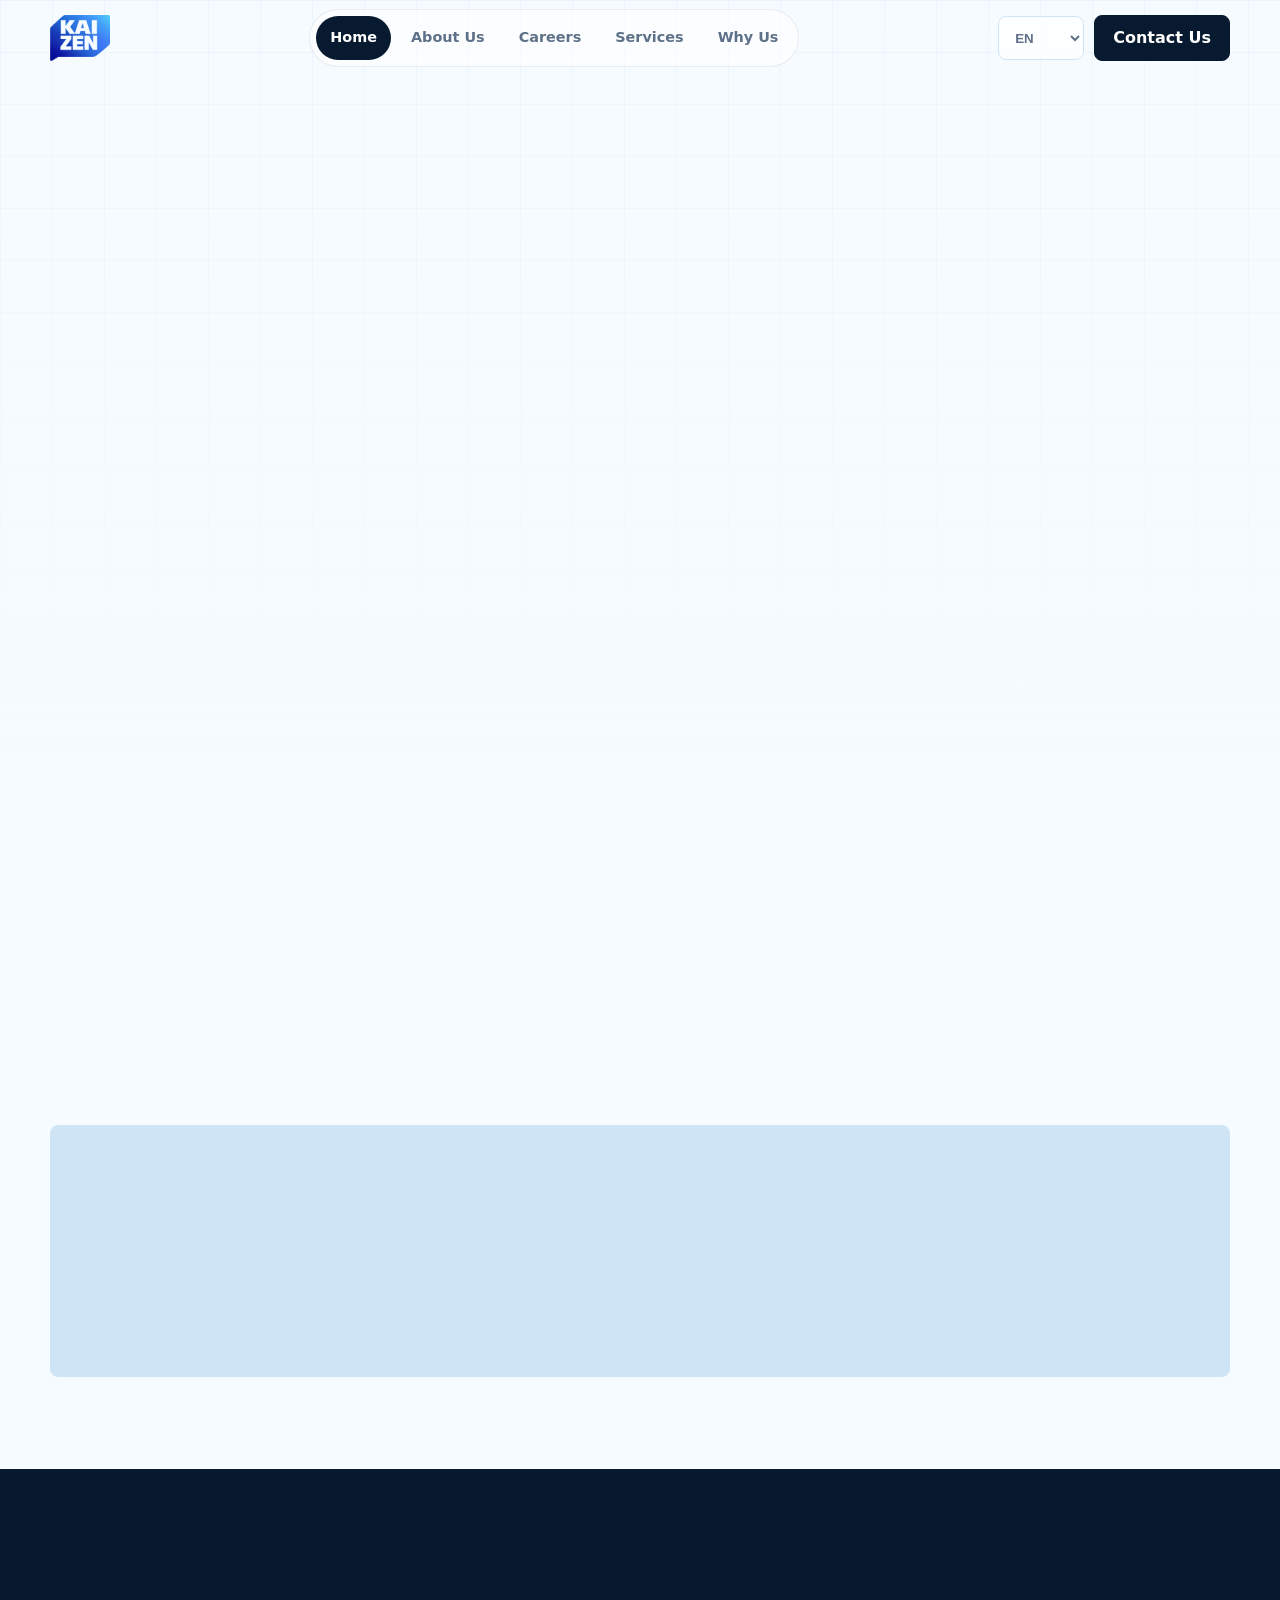
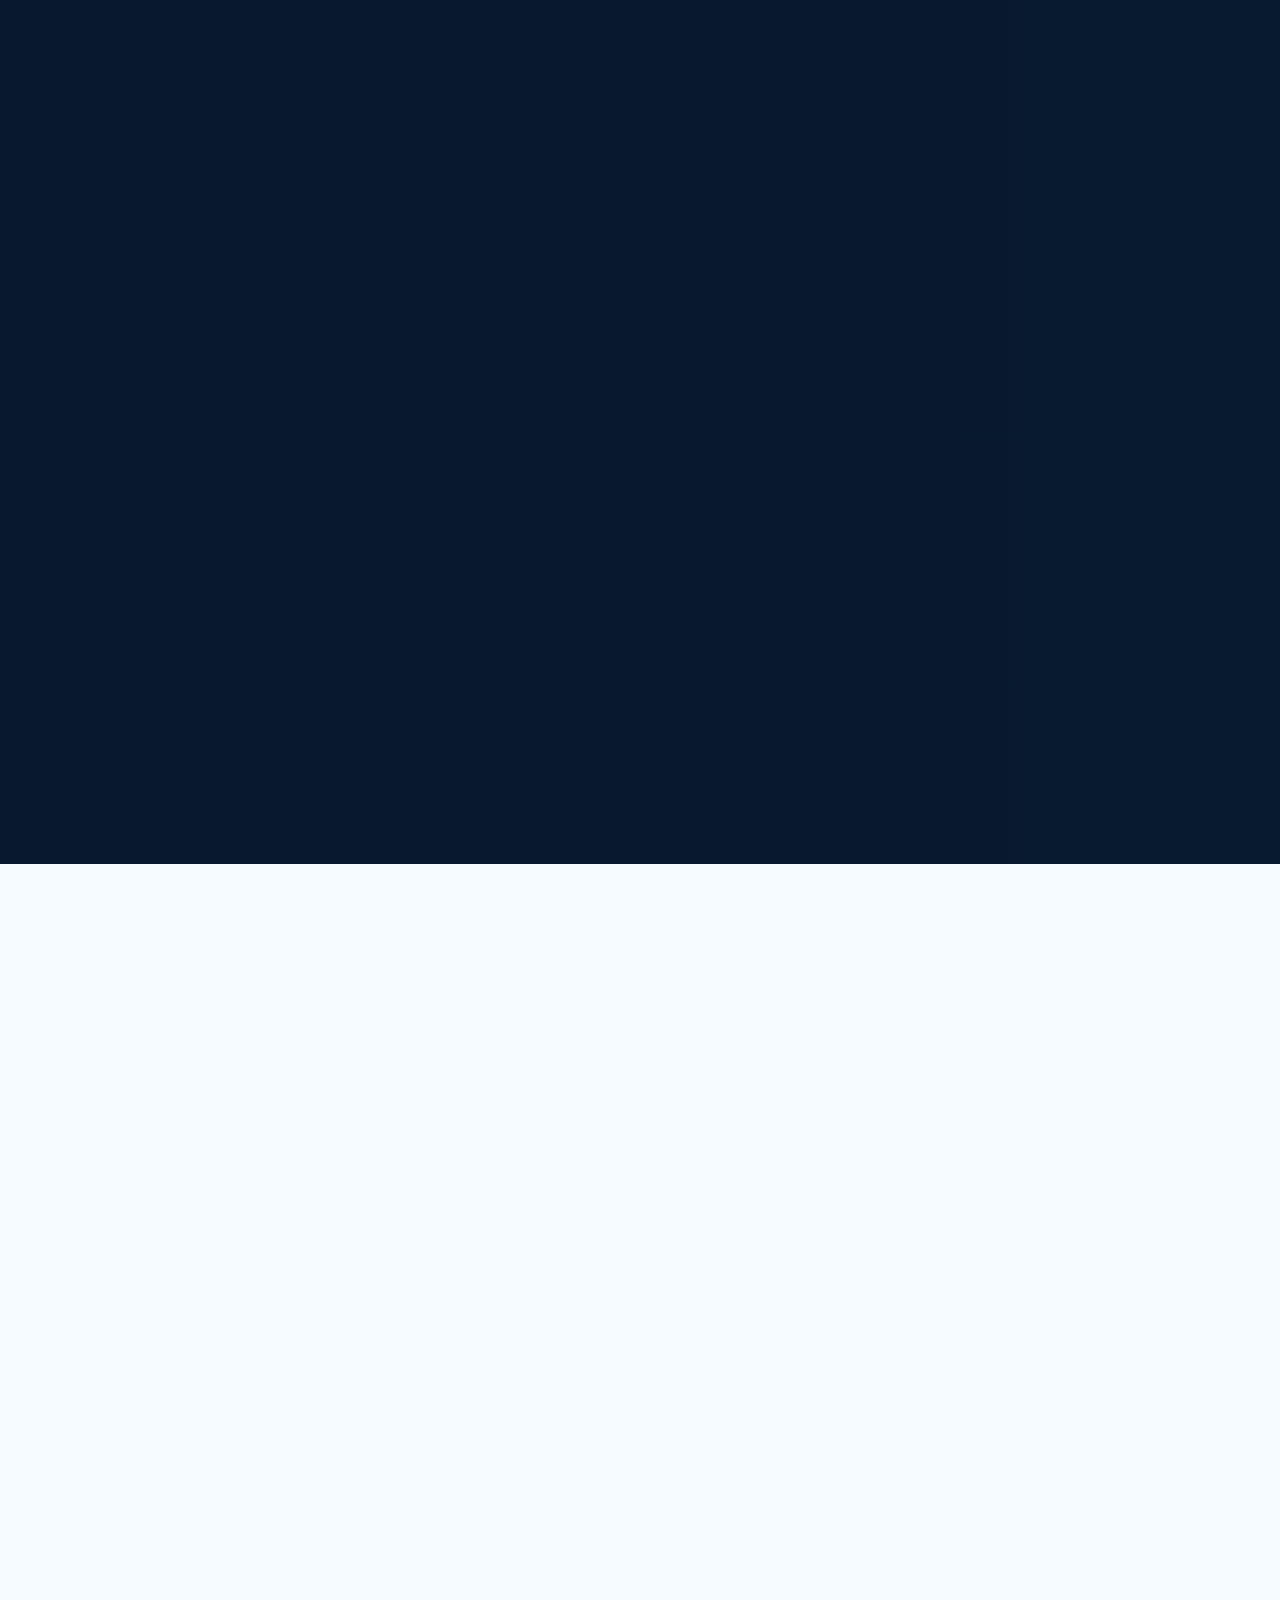
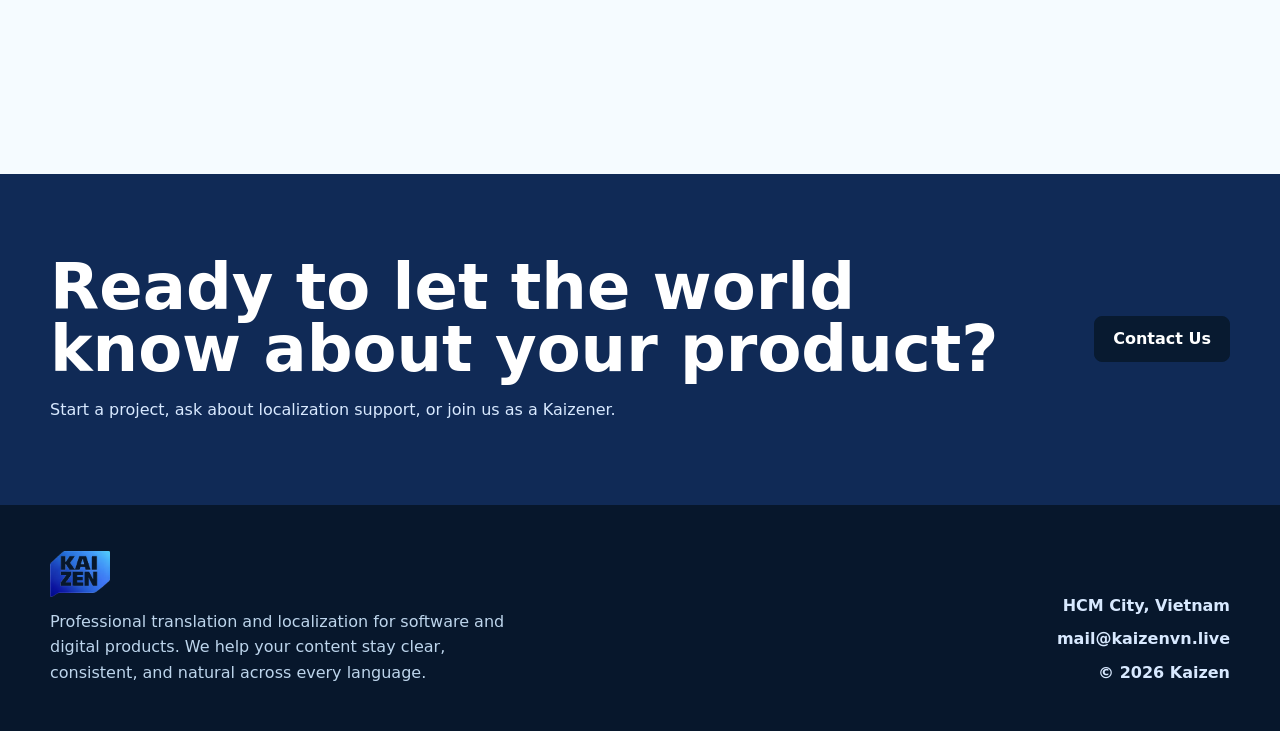
==== commit 18f80ba8: "rebuild static site from official pages" ====
--- a/index.html
+++ b/index.html
@@ -1,1571 +1,17 @@
 <!DOCTYPE html>
 <html lang="en">
 <head>
-    <meta charset="UTF-8">
-    <meta name="viewport" content="width=device-width, initial-scale=1.0">
-    <title>Kaizen Software - Translation and Localization</title>
-    <meta name="description" content="Kaizen helps businesses translate and localize software, apps, and digital products with clarity, consistency, and cultural understanding.">
-    <link rel="icon" href="assets/kaizen-logo-mark.png">
-    <link rel="preconnect" href="https://fonts.googleapis.com">
-    <link rel="preconnect" href="https://fonts.gstatic.com" crossorigin>
-    <link href="https://fonts.googleapis.com/css2?family=Inter:wght@400;500;600;700;800&display=swap" rel="stylesheet">
-    <style>
-        :root {
-            --ink: #102033;
-            --muted: #5e7188;
-            --paper: #f5fbff;
-            --panel: #ffffff;
-            --panel-soft: #e8f5ff;
-            --line: #cfe5f5;
-            --green: #2563eb;
-            --green-dark: #1e3a8a;
-            --gold: #38bdf8;
-            --blue: #0ea5e9;
-            --radius: 8px;
-            --shadow: 0 28px 80px rgba(15, 65, 120, 0.14);
-            --max: 1180px;
-        }
-
-        * {
-            box-sizing: border-box;
-            margin: 0;
-            padding: 0;
-        }
-
-        html {
-            scroll-behavior: smooth;
-            scroll-padding-top: 96px;
-        }
-
-        body {
-            font-family: Inter, system-ui, -apple-system, BlinkMacSystemFont, "Segoe UI", sans-serif;
-            background: var(--paper);
-            color: var(--ink);
-            line-height: 1.55;
-            overflow-x: hidden;
-        }
-
-        body::before {
-            content: "";
-            position: fixed;
-            inset: 0;
-            z-index: -1;
-            pointer-events: none;
-            opacity: 0.35;
-            background:
-                linear-gradient(90deg, rgba(22, 22, 22, 0.04) 1px, transparent 1px),
-                linear-gradient(180deg, rgba(22, 22, 22, 0.04) 1px, transparent 1px);
-            background-size: 52px 52px;
-            mask-image: linear-gradient(180deg, #000 0%, transparent 75%);
-        }
-
-        a {
-            color: inherit;
-            text-decoration: none;
-        }
-
-        img {
-            display: block;
-            max-width: 100%;
-        }
-
-        .container {
-            width: min(var(--max), calc(100% - 40px));
-            margin: 0 auto;
-        }
-
-        .nav {
-            position: fixed;
-            top: 0;
-            left: 0;
-            right: 0;
-            z-index: 20;
-            transition: background 220ms ease, box-shadow 220ms ease, transform 220ms ease;
-        }
-
-        .nav.is-scrolled {
-            background: rgba(245, 251, 255, 0.92);
-            backdrop-filter: blur(18px);
-            box-shadow: 0 16px 44px rgba(31, 28, 22, 0.08);
-        }
-
-        .nav__inner {
-            min-height: 76px;
-            display: flex;
-            align-items: center;
-            justify-content: space-between;
-            gap: 24px;
-        }
-
-        .brand {
-            display: inline-flex;
-            align-items: center;
-            gap: 10px;
-            font-weight: 800;
-            letter-spacing: 0;
-        }
-
-        .brand__logo {
-            width: auto;
-            height: 46px;
-            object-fit: contain;
-        }
-
-        .nav__links {
-            display: flex;
-            align-items: center;
-            gap: 6px;
-            padding: 6px;
-            border: 1px solid rgba(22, 22, 22, 0.08);
-            border-radius: 999px;
-            background: rgba(255, 255, 255, 0.5);
-        }
-
-        .nav__links a {
-            padding: 10px 14px;
-            border-radius: 999px;
-            color: var(--muted);
-            font-size: 0.9rem;
-            font-weight: 600;
-            transition: color 180ms ease, background 180ms ease;
-        }
-
-        .nav__links a:hover,
-        .nav__links a.is-active {
-            background: var(--ink);
-            color: white;
-        }
-
-        .nav__actions {
-            display: flex;
-            align-items: center;
-            gap: 10px;
-        }
-
-        .lang {
-            min-width: 44px;
-            padding: 10px 12px;
-            border: 1px solid var(--line);
-            border-radius: var(--radius);
-            color: var(--muted);
-            font-size: 0.86rem;
-            font-weight: 700;
-            text-align: center;
-            background: rgba(255, 255, 255, 0.54);
-        }
-
-        select.lang {
-            appearance: none;
-            cursor: pointer;
-            outline: none;
-        }
-
-        select.lang:focus {
-            border-color: var(--green);
-            box-shadow: 0 0 0 3px rgba(56, 189, 248, 0.24);
-        }
-
-        .menu {
-            display: none;
-            width: 44px;
-            height: 44px;
-            border: 1px solid var(--line);
-            border-radius: var(--radius);
-            background: var(--panel);
-        }
-
-        .menu span {
-            display: block;
-            width: 18px;
-            height: 2px;
-            margin: 4px auto;
-            background: var(--ink);
-        }
-
-        .button {
-            display: inline-flex;
-            align-items: center;
-            justify-content: center;
-            min-height: 46px;
-            padding: 0 18px;
-            border: 1px solid var(--ink);
-            border-radius: var(--radius);
-            background: var(--ink);
-            color: white;
-            font-weight: 800;
-            transition: transform 180ms ease, box-shadow 180ms ease, background 180ms ease;
-        }
-
-        .button:hover {
-            transform: translateY(-2px);
-            box-shadow: 0 14px 34px rgba(22, 22, 22, 0.18);
-        }
-
-        .button--light {
-            background: transparent;
-            color: var(--ink);
-        }
-
-        .button--light:hover {
-            background: white;
-        }
-
-        .hero {
-            min-height: 94vh;
-            padding: 112px 0 56px;
-            display: grid;
-            align-items: end;
-            position: relative;
-            overflow: hidden;
-        }
-
-        .hero::before {
-            content: "";
-            position: absolute;
-            inset: 0;
-            z-index: -2;
-            background:
-                linear-gradient(90deg, rgba(245, 251, 255, 0.98) 0%, rgba(245, 251, 255, 0.86) 42%, rgba(245, 251, 255, 0.2) 100%),
-                url("https://images.unsplash.com/photo-1556761175-b413da4baf72?auto=format&fit=crop&w=1900&q=82") center right / cover;
-        }
-
-        .hero::after {
-            content: "";
-            position: absolute;
-            left: 0;
-            right: 0;
-            bottom: 0;
-            height: 28vh;
-            z-index: -1;
-            background: linear-gradient(180deg, transparent, var(--paper));
-        }
-
-        .hero__grid {
-            display: grid;
-            grid-template-columns: minmax(0, 1.05fr) minmax(320px, 0.7fr);
-            gap: 44px;
-            align-items: end;
-        }
-
-        .eyebrow {
-            display: inline-flex;
-            align-items: center;
-            gap: 10px;
-            color: var(--green-dark);
-            font-size: 0.78rem;
-            font-weight: 800;
-            text-transform: uppercase;
-            letter-spacing: 0.08em;
-        }
-
-        .eyebrow::before {
-            content: "";
-            width: 34px;
-            height: 2px;
-            background: var(--green);
-        }
-
-        h1 {
-            max-width: 760px;
-            margin-top: 22px;
-            font-size: clamp(3.5rem, 9vw, 8.5rem);
-            line-height: 0.9;
-            letter-spacing: 0;
-        }
-
-        .hero__copy {
-            max-width: 650px;
-            margin-top: 28px;
-            color: #4f514f;
-            font-size: clamp(1.05rem, 1.6vw, 1.25rem);
-        }
-
-        .hero__actions {
-            display: flex;
-            flex-wrap: wrap;
-            gap: 12px;
-            margin-top: 34px;
-        }
-
-        .hero__card {
-            padding: 28px;
-            border: 1px solid rgba(255, 255, 255, 0.58);
-            border-radius: var(--radius);
-            background: rgba(255, 255, 255, 0.74);
-            backdrop-filter: blur(20px);
-            box-shadow: var(--shadow);
-        }
-
-        .metric {
-            display: grid;
-            grid-template-columns: 1fr 1fr;
-            gap: 1px;
-            overflow: hidden;
-            border-radius: var(--radius);
-            border: 1px solid var(--line);
-            background: var(--line);
-        }
-
-        .metric div {
-            padding: 18px;
-            background: var(--panel);
-        }
-
-        .metric strong {
-            display: block;
-            font-size: 2rem;
-            line-height: 1;
-        }
-
-        .metric span {
-            display: block;
-            margin-top: 7px;
-            color: var(--muted);
-            font-size: 0.82rem;
-            font-weight: 700;
-        }
-
-        .hero__card p {
-            margin-top: 18px;
-            color: var(--muted);
-        }
-
-        section {
-            padding: 92px 0;
-            position: relative;
-        }
-
-        .section-head {
-            display: grid;
-            grid-template-columns: 0.7fr 1.3fr;
-            gap: 44px;
-            align-items: end;
-            margin-bottom: 34px;
-        }
-
-        .section-head h2 {
-            font-size: clamp(2.1rem, 4vw, 4.4rem);
-            line-height: 0.96;
-            letter-spacing: 0;
-        }
-
-        .section-head p {
-            color: var(--muted);
-            font-size: 1.02rem;
-        }
-
-        .services {
-            display: grid;
-            grid-template-columns: repeat(3, 1fr);
-            gap: 1px;
-            overflow: hidden;
-            border: 1px solid var(--line);
-            border-radius: var(--radius);
-            background: var(--line);
-        }
-
-        .service {
-            min-height: 270px;
-            padding: 32px;
-            background: var(--panel);
-            transition: transform 220ms ease, background 220ms ease;
-        }
-
-        .service:hover {
-            transform: translateY(-4px);
-            background: #fbfaf6;
-        }
-
-        .number {
-            color: var(--gold);
-            font-weight: 800;
-            font-size: 0.84rem;
-        }
-
-        .service h3,
-        .value h3,
-        .edge h3,
-        .role h3 {
-            margin-top: 22px;
-            font-size: 1.25rem;
-        }
-
-        .service p,
-        .value p,
-        .edge p,
-        .role p {
-            margin-top: 12px;
-            color: var(--muted);
-        }
-
-        .about {
-            background: #111;
-            color: white;
-            overflow: hidden;
-        }
-
-        .about::before {
-            content: "";
-            position: absolute;
-            inset: 0;
-            opacity: 0.42;
-            background:
-                linear-gradient(90deg, #111 0%, rgba(17, 17, 17, 0.8) 48%, rgba(17, 17, 17, 0.28) 100%),
-                url("https://images.unsplash.com/photo-1497366754035-f200968a6e72?auto=format&fit=crop&w=1800&q=82") center / cover;
-        }
-
-        .about .container {
-            position: relative;
-            z-index: 1;
-        }
-
-        .about .section-head p,
-        .about .eyebrow,
-        .about-card p {
-            color: #d6d2c9;
-        }
-
-        .about__grid {
-            display: grid;
-            grid-template-columns: 1fr 1fr;
-            gap: 18px;
-        }
-
-        .about-card {
-            min-height: 250px;
-            padding: 32px;
-            border: 1px solid rgba(255, 255, 255, 0.14);
-            border-radius: var(--radius);
-            background: rgba(255, 255, 255, 0.08);
-            backdrop-filter: blur(18px);
-        }
-
-        .about-card strong {
-            display: block;
-            color: var(--gold);
-            font-size: 3.5rem;
-            line-height: 1;
-        }
-
-        .values {
-            display: grid;
-            grid-template-columns: repeat(4, 1fr);
-            gap: 16px;
-        }
-
-        .value,
-        .edge,
-        .role {
-            padding: 28px;
-            border: 1px solid var(--line);
-            border-radius: var(--radius);
-            background: rgba(255, 255, 255, 0.7);
-            transition: transform 220ms ease, box-shadow 220ms ease;
-        }
-
-        .value:hover,
-        .edge:hover,
-        .role:hover {
-            transform: translateY(-5px);
-            box-shadow: var(--shadow);
-        }
-
-        .split {
-            display: grid;
-            grid-template-columns: 0.95fr 1.05fr;
-            gap: 44px;
-            align-items: center;
-        }
-
-        .image-panel {
-            min-height: 560px;
-            border-radius: var(--radius);
-            background:
-                linear-gradient(180deg, transparent, rgba(0, 0, 0, 0.34)),
-                url("https://images.unsplash.com/photo-1522071820081-009f0129c71c?auto=format&fit=crop&w=1200&q=82") center / cover;
-            box-shadow: var(--shadow);
-        }
-
-        .edges {
-            display: grid;
-            gap: 14px;
-        }
-
-        .edge {
-            display: grid;
-            grid-template-columns: auto 1fr;
-            gap: 18px;
-            align-items: start;
-        }
-
-        .edge__icon {
-            width: 44px;
-            height: 44px;
-            display: grid;
-            place-items: center;
-            border-radius: var(--radius);
-            background: var(--green);
-            color: white;
-            font-weight: 800;
-        }
-
-        .standards {
-            margin-top: 18px;
-            display: grid;
-            gap: 12px;
-        }
-
-        .standard {
-            display: grid;
-            grid-template-columns: 160px 1fr auto;
-            gap: 14px;
-            align-items: center;
-            color: var(--muted);
-            font-weight: 700;
-        }
-
-        .bar {
-            height: 10px;
-            border-radius: 999px;
-            background: var(--line);
-            overflow: hidden;
-        }
-
-        .bar span {
-            display: block;
-            height: 100%;
-            border-radius: inherit;
-            background: linear-gradient(90deg, var(--green), var(--blue));
-            transform-origin: left;
-            transform: scaleX(0);
-            transition: transform 900ms cubic-bezier(0.2, 0.8, 0.2, 1);
-        }
-
-        .is-visible .bar span {
-            transform: scaleX(1);
-        }
-
-        .careers {
-            background: var(--panel-soft);
-        }
-
-        .culture-grid {
-            display: grid;
-            grid-template-columns: 1.1fr 0.9fr;
-            gap: 18px;
-            margin-bottom: 18px;
-        }
-
-        .culture-copy {
-            padding: 34px;
-            border-radius: var(--radius);
-            background: var(--panel);
-            border: 1px solid var(--line);
-        }
-
-        .culture-copy h3 {
-            font-size: clamp(2rem, 4vw, 4rem);
-            line-height: 0.98;
-        }
-
-        .culture-copy p {
-            margin-top: 18px;
-            color: var(--muted);
-        }
-
-        .culture-photo {
-            min-height: 360px;
-            border-radius: var(--radius);
-            background:
-                linear-gradient(180deg, transparent, rgba(0, 0, 0, 0.28)),
-                url("https://images.unsplash.com/photo-1552664730-d307ca884978?auto=format&fit=crop&w=1200&q=82") center / cover;
-        }
-
-        .role-grid {
-            display: grid;
-            grid-template-columns: repeat(3, 1fr);
-            gap: 16px;
-        }
-
-        .role {
-            background: var(--panel);
-        }
-
-        .role__meta {
-            display: flex;
-            flex-wrap: wrap;
-            gap: 8px;
-            margin-top: 18px;
-        }
-
-        .pill {
-            display: inline-flex;
-            align-items: center;
-            min-height: 30px;
-            padding: 0 10px;
-            border-radius: 999px;
-            background: #f0eadf;
-            color: #57514a;
-            font-size: 0.78rem;
-            font-weight: 800;
-        }
-
-        .role a {
-            display: inline-flex;
-            margin-top: 22px;
-            color: var(--green-dark);
-            font-weight: 800;
-        }
-
-        .role a::after {
-            content: "↗";
-            margin-left: 8px;
-        }
-
-        .cta {
-            padding: 84px 0;
-            background: var(--green-dark);
-            color: white;
-        }
-
-        .cta__inner {
-            display: grid;
-            grid-template-columns: 1fr auto;
-            gap: 28px;
-            align-items: center;
-        }
-
-        .cta h2 {
-            font-size: clamp(2.3rem, 5vw, 5rem);
-            line-height: 0.95;
-        }
-
-        .cta p {
-            max-width: 620px;
-            margin-top: 18px;
-            color: #d8e9df;
-        }
-
-        .cta .button {
-            border-color: white;
-            background: white;
-            color: var(--green-dark);
-        }
-
-        .footer {
-            padding: 46px 0;
-            background: #111;
-            color: white;
-        }
-
-        .footer__inner {
-            display: grid;
-            grid-template-columns: 1fr auto;
-            gap: 30px;
-            align-items: end;
-        }
-
-        .footer p {
-            max-width: 440px;
-            margin-top: 12px;
-            color: #bfb9ae;
-        }
-
-        .contact-list {
-            display: grid;
-            gap: 8px;
-            color: #d9d5ce;
-            font-weight: 700;
-            text-align: right;
-        }
-
-        .reveal {
-            opacity: 0;
-            transform: translateY(28px);
-            transition: opacity 700ms ease, transform 700ms cubic-bezier(0.2, 0.8, 0.2, 1);
-        }
-
-        .reveal.is-visible {
-            opacity: 1;
-            transform: translateY(0);
-        }
-
-        .reveal[data-delay="1"] {
-            transition-delay: 90ms;
-        }
-
-        .reveal[data-delay="2"] {
-            transition-delay: 180ms;
-        }
-
-        .reveal[data-delay="3"] {
-            transition-delay: 270ms;
-        }
-
-        .float {
-            animation: float 8s ease-in-out infinite;
-        }
-
-        @keyframes float {
-            0%, 100% {
-                transform: translateY(0);
-            }
-            50% {
-                transform: translateY(-12px);
-            }
-        }
-
-        @media (prefers-reduced-motion: reduce) {
-            html {
-                scroll-behavior: auto;
-            }
-
-            *, *::before, *::after {
-                animation-duration: 0.01ms !important;
-                animation-iteration-count: 1 !important;
-                scroll-behavior: auto !important;
-                transition-duration: 0.01ms !important;
-            }
-        }
-
-        @media (max-width: 980px) {
-            .nav__links {
-                position: fixed;
-                top: 76px;
-                left: 20px;
-                right: 20px;
-                display: none;
-                flex-direction: column;
-                align-items: stretch;
-                border-radius: var(--radius);
-                background: rgba(255, 255, 255, 0.96);
-                box-shadow: var(--shadow);
-            }
-
-            .nav__links.is-open {
-                display: flex;
-            }
-
-            .nav__links a {
-                border-radius: var(--radius);
-            }
-
-            .menu {
-                display: block;
-            }
-
-            .hero__grid,
-            .section-head,
-            .about__grid,
-            .split,
-            .culture-grid,
-            .cta__inner,
-            .footer__inner {
-                grid-template-columns: 1fr;
-            }
-
-            .services,
-            .values,
-            .role-grid {
-                grid-template-columns: repeat(2, 1fr);
-            }
-
-            .hero__card {
-                max-width: 520px;
-            }
-
-            .contact-list {
-                text-align: left;
-            }
-        }
-
-        @media (max-width: 640px) {
-            .container {
-                width: min(var(--max), calc(100% - 28px));
-            }
-
-            .nav__actions .button {
-                display: none;
-            }
-
-            .lang {
-                max-width: 78px;
-            }
-
-            .hero {
-                min-height: auto;
-                padding-top: 104px;
-            }
-
-            .hero::before {
-                background:
-                    linear-gradient(180deg, rgba(245, 251, 255, 0.7) 0%, rgba(245, 251, 255, 0.98) 58%, var(--paper) 100%),
-                    url("https://images.unsplash.com/photo-1556761175-b413da4baf72?auto=format&fit=crop&w=900&q=82") center top / cover;
-            }
-
-            h1 {
-                font-size: clamp(3.3rem, 17vw, 5rem);
-            }
-
-            .hero__actions .button {
-                width: 100%;
-            }
-
-            .metric,
-            .services,
-            .values,
-            .role-grid {
-                grid-template-columns: 1fr;
-            }
-
-            section {
-                padding: 70px 0;
-            }
-
-            .service,
-            .value,
-            .edge,
-            .role,
-            .culture-copy,
-            .about-card {
-                padding: 24px;
-            }
-
-            .standard {
-                grid-template-columns: 1fr;
-            }
-        }
-    </style>
+  <meta charset="UTF-8">
+  <meta name="viewport" content="width=device-width, initial-scale=1.0">
+  <title>Kaizen Software</title>
+  <meta http-equiv="refresh" content="0; url=en/">
+  <link rel="canonical" href="en/">
+  <link rel="stylesheet" href="assets/site.css">
 </head>
 <body>
-    <header class="nav" id="nav">
-        <div class="container nav__inner">
-            <a class="brand" href="#home" aria-label="Kaizen home">
-                <img class="brand__logo" src="assets/kaizen-logo-mark.png" alt="Kaizen">
-            </a>
-            <nav class="nav__links" id="navLinks" aria-label="Primary navigation">
-                <a href="#home">Home</a>
-                <a href="#services">Services</a>
-                <a href="#about">About Us</a>
-                <a href="#why-us">Why Us</a>
-                <a class="official-careers-link" href="https://kaizenvn.live/en/careers">Careers</a>
-                <a href="#careers">Join Us</a>
-                <a href="#open-positions">Open Positions</a>
-            </nav>
-            <div class="nav__actions">
-                <select class="lang" id="languageSelect" aria-label="Select language">
-                    <option value="en">EN</option>
-                    <option value="vi">VI</option>
-                    <option value="th">TH</option>
-                    <option value="pt-BR">PT-BR</option>
-                    <option value="zh">中文</option>
-                    <option value="fr">FR</option>
-                    <option value="km">KM</option>
-                </select>
-                <a class="button" href="#contact">Contact Us</a>
-                <button class="menu" id="menuButton" type="button" aria-label="Open menu" aria-expanded="false">
-                    <span></span>
-                    <span></span>
-                    <span></span>
-                </button>
-            </div>
-        </div>
-    </header>
-
-    <main>
-        <section class="hero" id="home">
-            <div class="container hero__grid">
-                <div>
-                    <div class="eyebrow reveal">The Architectural Globalist</div>
-                    <h1 class="reveal" data-delay="1">Kaizen Software</h1>
-                    <p class="hero__copy reveal" data-delay="2">
-                        Helping businesses communicate in multiple languages. We offer translation and localization services for software, apps, and digital products, with an emphasis on clarity, consistency, and genuine user understanding.
-                    </p>
-                    <div class="hero__actions reveal" data-delay="3">
-                        <a class="button" href="#services">Explore with us</a>
-                        <a class="button button--light official-careers-link" href="https://kaizenvn.live/en/careers">Work with us</a>
-                    </div>
-                </div>
-                <aside class="hero__card float reveal" data-delay="2" aria-label="Kaizen snapshot">
-                    <div class="metric">
-                        <div>
-                            <strong>24+</strong>
-                            <span>Languages mastered</span>
-                        </div>
-                        <div>
-                            <strong>12+</strong>
-                            <span>Countries present</span>
-                        </div>
-                        <div>
-                            <strong>20+</strong>
-                            <span>Language coverage</span>
-                        </div>
-                        <div>
-                            <strong>400%</strong>
-                            <span>Growth visibility index</span>
-                        </div>
-                    </div>
-                    <p>
-                        Professional translation and localization for software and digital products, based in Ho Chi Minh City, Vietnam.
-                    </p>
-                </aside>
-            </div>
-        </section>
-
-        <section id="services">
-            <div class="container">
-                <div class="section-head reveal">
-                    <div class="eyebrow">Core Services</div>
-                    <div>
-                        <h2>Clear content for global software products.</h2>
-                        <p>
-                            We do not just translate content. We adapt it for real users so your product is clear, natural, and ready for global markets.
-                        </p>
-                    </div>
-                </div>
-                <div class="services">
-                    <article class="service reveal">
-                        <span class="number">01</span>
-                        <h3>Translation</h3>
-                        <p>Accurate translation for software, applications, and digital content. Focused on meaning, clarity, and consistency across all materials.</p>
-                    </article>
-                    <article class="service reveal" data-delay="1">
-                        <span class="number">02</span>
-                        <h3>Localization</h3>
-                        <p>Adapting content to match local language, tone, and user expectations, including UI text, in-product content, and user experience.</p>
-                    </article>
-                    <article class="service reveal" data-delay="2">
-                        <span class="number">03</span>
-                        <h3>Global Solutions</h3>
-                        <p>Support for companies entering new markets. We help manage multilingual content and maintain consistency at scale.</p>
-                    </article>
-                </div>
-            </div>
-        </section>
-
-        <section class="about" id="about">
-            <div class="container">
-                <div class="section-head reveal">
-                    <div class="eyebrow">Who Are We</div>
-                    <div>
-                        <h2>We are Kaizen, a software translation and localization company based in Vietnam.</h2>
-                        <p>
-                            We help Vietnamese and international businesses expand their software products to the global market through accurate translation and in-depth localization, delivering a natural and native-like experience to users in over 30 languages.
-                        </p>
-                    </div>
-                </div>
-                <div class="about__grid">
-                    <article class="about-card reveal">
-                        <strong>24+</strong>
-                        <h3>Languages Mastered</h3>
-                        <p>Coverage built for software, apps, and digital products that need practical multilingual support.</p>
-                    </article>
-                    <article class="about-card reveal" data-delay="1">
-                        <h3>Our Mission</h3>
-                        <p>Delivering accurate translation with real cultural understanding by combining precise language with practical localization.</p>
-                    </article>
-                    <article class="about-card reveal" data-delay="2">
-                        <h3>Our Vision</h3>
-                        <p>To be a trustworthy language partner for businesses that are expanding into new markets.</p>
-                    </article>
-                    <article class="about-card reveal" data-delay="3">
-                        <h3>What We Handle</h3>
-                        <p>Accurate translation, cultural adaptation, and quality assurance for content that has to be correct, natural, and consistent.</p>
-                    </article>
-                </div>
-            </div>
-        </section>
-
-        <section id="values">
-            <div class="container">
-                <div class="section-head reveal">
-                    <div class="eyebrow">Our Core Values</div>
-                    <div>
-                        <h2>The foundation of our work.</h2>
-                        <p>Every project is shaped by accuracy, clarity, consistency, and reliability.</p>
-                    </div>
-                </div>
-                <div class="values">
-                    <article class="value reveal">
-                        <span class="number">01</span>
-                        <h3>Accuracy</h3>
-                        <p>We focus on correct meaning, terminology, and context in every translation.</p>
-                    </article>
-                    <article class="value reveal" data-delay="1">
-                        <span class="number">02</span>
-                        <h3>Clarity</h3>
-                        <p>Content is easy to understand and natural for the target audience.</p>
-                    </article>
-                    <article class="value reveal" data-delay="2">
-                        <span class="number">03</span>
-                        <h3>Consistency</h3>
-                        <p>We keep terminology and tone aligned across your entire product.</p>
-                    </article>
-                    <article class="value reveal" data-delay="3">
-                        <span class="number">04</span>
-                        <h3>Reliability</h3>
-                        <p>On-time delivery and stable quality you can depend on.</p>
-                    </article>
-                </div>
-            </div>
-        </section>
-
-        <section id="why-us">
-            <div class="container split">
-                <div class="image-panel reveal" aria-label="Kaizen team workspace"></div>
-                <div class="reveal" data-delay="1">
-                    <div class="eyebrow">Competitive Edge</div>
-                    <div class="section-head" style="display:block;margin:18px 0 28px">
-                        <h2>Why us?</h2>
-                        <p>
-                            Our translators understand both language and context, especially for digital products. We use structured workflows to keep quality stable as your product grows.
-                        </p>
-                    </div>
-                    <div class="edges">
-                        <article class="edge">
-                            <span class="edge__icon">LE</span>
-                            <div>
-                                <h3>Language Expertise</h3>
-                                <p>Translators who understand context, terminology, and the way users experience digital products.</p>
-                            </div>
-                        </article>
-                        <article class="edge">
-                            <span class="edge__icon">SP</span>
-                            <div>
-                                <h3>Structured Process</h3>
-                                <p>Clear workflows, review steps, and terminology alignment across every project.</p>
-                            </div>
-                        </article>
-                        <article class="edge">
-                            <span class="edge__icon">LS</span>
-                            <div>
-                                <h3>Long-term Support</h3>
-                                <p>Ongoing translation and localization support as product content changes over time.</p>
-                            </div>
-                        </article>
-                    </div>
-                    <div class="standards reveal" data-delay="2">
-                        <div class="standard">
-                            <span>Translation Quality</span>
-                            <div class="bar"><span style="width: 96%"></span></div>
-                            <strong>High</strong>
-                        </div>
-                        <div class="standard">
-                            <span>Language Coverage</span>
-                            <div class="bar"><span style="width: 84%"></span></div>
-                            <strong>20+</strong>
-                        </div>
-                        <div class="standard">
-                            <span>Review Process</span>
-                            <div class="bar"><span style="width: 90%"></span></div>
-                            <strong>Multi-step</strong>
-                        </div>
-                    </div>
-                </div>
-            </div>
-        </section>
-
-        <section class="careers" id="careers">
-            <div class="container">
-                <div class="section-head reveal">
-                    <div class="eyebrow">Join the team</div>
-                    <div>
-                        <h2>Join Kaizen. Let's Kaizen together.</h2>
-                        <p>
-                            Looking for a place where you can work seriously on international software projects, but still have fun, creativity, and great vibes every day?
-                        </p>
-                    </div>
-                </div>
-                <div class="culture-grid">
-                    <article class="culture-copy reveal">
-                        <h3>More than translation.</h3>
-                        <p>
-                            By delivering comprehensive translation and localization solutions for software, Kaizen empowers businesses to expand their products globally.
-                        </p>
-                        <p>
-                            We make projects run smoothly and create natural, engaging experiences in international markets by combining precise language with cultural insight.
-                        </p>
-                    </article>
-                    <div class="culture-photo reveal" data-delay="1" aria-label="Collaborative Kaizen team"></div>
-                </div>
-                <div class="values">
-                    <article class="value reveal">
-                        <span class="number">Culture</span>
-                        <h3>More than translation</h3>
-                        <p>A team that treats localization as product communication, not just language conversion.</p>
-                    </article>
-                    <article class="value reveal" data-delay="1">
-                        <span class="number">12+</span>
-                        <h3>Countries present</h3>
-                        <p>Multicultural work connected to real international product needs.</p>
-                    </article>
-                    <article class="value reveal" data-delay="2">
-                        <span class="number">Growth</span>
-                        <h3>Innovative Growth</h3>
-                        <p>Where talent grows and thrives through serious work on global software projects.</p>
-                    </article>
-                    <article class="value reveal" data-delay="3">
-                        <span class="number">Team</span>
-                        <h3>Inclusive Environment</h3>
-                        <p>A multicultural environment that respects differences and practical collaboration.</p>
-                    </article>
-                </div>
-            </div>
-        </section>
-
-        <section id="open-positions">
-            <div class="container">
-                <div class="section-head reveal">
-                    <div class="eyebrow">Recruitment</div>
-                    <div>
-                        <h2>Open positions.</h2>
-                        <p>
-                            We are a translation and localization team based in Ho Chi Minh City, always looking for talented, passionate people who want to help bring Vietnamese software to the world.
-                        </p>
-                    </div>
-                </div>
-                <div class="role-grid">
-                    <article class="role reveal">
-                        <span class="number">Full Time</span>
-                        <h3>Project Management</h3>
-                        <p>Coordinate localization projects, timelines, quality checks, and client communication.</p>
-                        <div class="role__meta">
-                            <span class="pill">VP6</span>
-                            <span class="pill">PM</span>
-                            <span class="pill">HCM City</span>
-                        </div>
-                        <a class="job-link" data-job-id="cmp2e2op50004g2hd55075wg7" href="https://kaizenvn.live/en/careers/cmp2e2op50004g2hd55075wg7">View job description</a>
-                    </article>
-                    <article class="role reveal" data-delay="1">
-                        <span class="number">Full Time</span>
-                        <h3>QA Art</h3>
-                        <p>Review localized content, visual consistency, layout behavior, and product readiness.</p>
-                        <div class="role__meta">
-                            <span class="pill">VP6</span>
-                            <span class="pill">QA</span>
-                            <span class="pill">HCM City</span>
-                        </div>
-                        <a class="job-link" data-job-id="cmp2e1na10003g2hddt89xi4f" href="https://kaizenvn.live/en/careers/cmp2e1na10003g2hddt89xi4f">View job description</a>
-                    </article>
-                    <article class="role reveal" data-delay="2">
-                        <span class="number">Full Time</span>
-                        <h3>QC Game</h3>
-                        <p>Check translated product content for clarity, context, correctness, and user experience.</p>
-                        <div class="role__meta">
-                            <span class="pill">VP6</span>
-                            <span class="pill">QC</span>
-                            <span class="pill">HCM City</span>
-                        </div>
-                        <a class="job-link" data-job-id="cmp2dzsak0002g2hdfx8ymmoq" href="https://kaizenvn.live/en/careers/cmp2dzsak0002g2hdfx8ymmoq">View job description</a>
-                    </article>
-                </div>
-            </div>
-        </section>
-
-        <section class="cta" id="contact">
-            <div class="container cta__inner">
-                <div class="reveal">
-                    <h2>Ready to let the world know about your product?</h2>
-                    <p>
-                        Start a project, ask about localization support, or join us as a Kaizener.
-                    </p>
-                </div>
-                <a class="button reveal" data-delay="1" href="mailto:mail@kaizenvn.live">Contact Us</a>
-            </div>
-        </section>
-    </main>
-
-    <footer class="footer">
-        <div class="container footer__inner">
-            <div>
-                <a class="brand" href="#home">
-                    <img class="brand__logo" src="assets/kaizen-logo-mark.png" alt="Kaizen">
-                </a>
-                <p>Professional translation and localization for software and digital products. We help your content stay clear, consistent, and natural across every language.</p>
-            </div>
-            <div class="contact-list">
-                <span>HCM City, Vietnam</span>
-                <a href="mailto:mail@kaizenvn.live">mail@kaizenvn.live</a>
-                <span>© 2026 Kaizen</span>
-            </div>
-        </div>
-    </footer>
-
-    <script>
-        const nav = document.getElementById("nav");
-        const navLinks = document.getElementById("navLinks");
-        const menuButton = document.getElementById("menuButton");
-        const languageSelect = document.getElementById("languageSelect");
-        const sectionLinks = [...document.querySelectorAll(".nav__links a[href^='#']")];
-        const sections = sectionLinks
-            .map((link) => document.querySelector(link.getAttribute("href")))
-            .filter(Boolean);
-        const i18nTargets = [
-            ["title", "title", "title"],
-            ["meta[name='description']", "meta.description", "content"],
-            [".nav__links a[href='#home']", "nav.home"],
-            [".nav__links a[href='#services']", "nav.services"],
-            [".nav__links a[href='#about']", "nav.about"],
-            [".nav__links a[href='#why-us']", "nav.why"],
-            [".nav__links .official-careers-link", "nav.careers"],
-            [".nav__links a[href='#careers']", "nav.join"],
-            [".nav__links a[href='#open-positions']", "nav.positions"],
-            [".nav__actions .button", "nav.contact"],
-            [".hero .eyebrow", "hero.eyebrow"],
-            [".hero h1", "hero.title"],
-            [".hero__copy", "hero.copy"],
-            [".hero__actions .button:first-child", "hero.cta.primary"],
-            [".hero__actions .button:last-child", "hero.cta.secondary"],
-            [".metric div:nth-child(1) span", "metric.languages"],
-            [".metric div:nth-child(2) span", "metric.countries"],
-            [".metric div:nth-child(3) span", "metric.coverage"],
-            [".metric div:nth-child(4) span", "metric.growth"],
-            [".hero__card p", "hero.card"],
-            ["#services .eyebrow", "services.eyebrow"],
-            ["#services .section-head h2", "services.title"],
-            ["#services .section-head p", "services.copy"],
-            [".service:nth-child(1) h3", "services.s1.title"],
-            [".service:nth-child(1) p", "services.s1.copy"],
-            [".service:nth-child(2) h3", "services.s2.title"],
-            [".service:nth-child(2) p", "services.s2.copy"],
-            [".service:nth-child(3) h3", "services.s3.title"],
-            [".service:nth-child(3) p", "services.s3.copy"],
-            ["#about .eyebrow", "about.eyebrow"],
-            ["#about .section-head h2", "about.title"],
-            ["#about .section-head p", "about.copy"],
-            [".about-card:nth-child(1) h3", "about.card1.title"],
-            [".about-card:nth-child(1) p", "about.card1.copy"],
-            [".about-card:nth-child(2) h3", "about.card2.title"],
-            [".about-card:nth-child(2) p", "about.card2.copy"],
-            [".about-card:nth-child(3) h3", "about.card3.title"],
-            [".about-card:nth-child(3) p", "about.card3.copy"],
-            [".about-card:nth-child(4) h3", "about.card4.title"],
-            [".about-card:nth-child(4) p", "about.card4.copy"],
-            ["#values .eyebrow", "values.eyebrow"],
-            ["#values .section-head h2", "values.title"],
-            ["#values .section-head p", "values.copy"],
-            ["#values .value:nth-child(1) h3", "values.v1.title"],
-            ["#values .value:nth-child(1) p", "values.v1.copy"],
-            ["#values .value:nth-child(2) h3", "values.v2.title"],
-            ["#values .value:nth-child(2) p", "values.v2.copy"],
-            ["#values .value:nth-child(3) h3", "values.v3.title"],
-            ["#values .value:nth-child(3) p", "values.v3.copy"],
-            ["#values .value:nth-child(4) h3", "values.v4.title"],
-            ["#values .value:nth-child(4) p", "values.v4.copy"],
-            ["#why-us .eyebrow", "why.eyebrow"],
-            ["#why-us .section-head h2", "why.title"],
-            ["#why-us .section-head p", "why.copy"],
-            [".edge:nth-child(1) h3", "why.e1.title"],
-            [".edge:nth-child(1) p", "why.e1.copy"],
-            [".edge:nth-child(2) h3", "why.e2.title"],
-            [".edge:nth-child(2) p", "why.e2.copy"],
-            [".edge:nth-child(3) h3", "why.e3.title"],
-            [".edge:nth-child(3) p", "why.e3.copy"],
-            [".standard:nth-child(1) > span", "standard.quality"],
-            [".standard:nth-child(1) strong", "standard.high"],
-            [".standard:nth-child(2) > span", "standard.coverage"],
-            [".standard:nth-child(3) > span", "standard.review"],
-            [".standard:nth-child(3) strong", "standard.multi"],
-            ["#careers .eyebrow", "careers.eyebrow"],
-            ["#careers .section-head h2", "careers.title"],
-            ["#careers .section-head p", "careers.copy"],
-            [".culture-copy h3", "careers.culture.title"],
-            [".culture-copy p:nth-of-type(1)", "careers.culture.copy1"],
-            [".culture-copy p:nth-of-type(2)", "careers.culture.copy2"],
-            ["#careers .value:nth-child(1) .number", "careers.v1.kicker"],
-            ["#careers .value:nth-child(1) h3", "careers.v1.title"],
-            ["#careers .value:nth-child(1) p", "careers.v1.copy"],
-            ["#careers .value:nth-child(2) h3", "careers.v2.title"],
-            ["#careers .value:nth-child(2) p", "careers.v2.copy"],
-            ["#careers .value:nth-child(3) .number", "careers.v3.kicker"],
-            ["#careers .value:nth-child(3) h3", "careers.v3.title"],
-            ["#careers .value:nth-child(3) p", "careers.v3.copy"],
-            ["#careers .value:nth-child(4) .number", "careers.v4.kicker"],
-            ["#careers .value:nth-child(4) h3", "careers.v4.title"],
-            ["#careers .value:nth-child(4) p", "careers.v4.copy"],
-            ["#open-positions .eyebrow", "positions.eyebrow"],
-            ["#open-positions .section-head h2", "positions.title"],
-            ["#open-positions .section-head p", "positions.copy"],
-            [".role .number", "positions.fullTime", "textAll"],
-            [".role:nth-child(1) h3", "positions.r1.title"],
-            [".role:nth-child(1) p", "positions.r1.copy"],
-            [".role:nth-child(2) h3", "positions.r2.title"],
-            [".role:nth-child(2) p", "positions.r2.copy"],
-            [".role:nth-child(3) h3", "positions.r3.title"],
-            [".role:nth-child(3) p", "positions.r3.copy"],
-            [".role a", "positions.viewDescription", "textAll"],
-            [".pill:nth-child(3)", "positions.city", "textAll"],
-            ["#contact h2", "cta.title"],
-            ["#contact p", "cta.copy"],
-            ["#contact .button", "nav.contact"],
-            [".footer p", "footer.copy"],
-            [".contact-list span:nth-child(1)", "positions.city"],
-        ];
-
-        const translations = {
-            en: {
-                "title": "Kaizen Software - Translation and Localization",
-                "meta.description": "Kaizen helps businesses translate and localize software, apps, and digital products with clarity, consistency, and cultural understanding.",
-                "nav.home": "Home",
-                "nav.services": "Services",
-                "nav.about": "About Us",
-                "nav.why": "Why Us",
-                "nav.careers": "Careers",
-                "nav.join": "Join Us",
-                "nav.positions": "Open Positions",
-                "nav.contact": "Contact Us",
-                "hero.eyebrow": "The Architectural Globalist",
-                "hero.title": "Kaizen Software",
-                "hero.copy": "Helping businesses communicate in multiple languages. We offer translation and localization services for software, apps, and digital products, with an emphasis on clarity, consistency, and genuine user understanding.",
-                "hero.cta.primary": "Explore with us",
-                "hero.cta.secondary": "Work with us",
-                "metric.languages": "Languages mastered",
-                "metric.countries": "Countries present",
-                "metric.coverage": "Language coverage",
-                "metric.growth": "Growth visibility index",
-                "hero.card": "Professional translation and localization for software and digital products, based in Ho Chi Minh City, Vietnam.",
-                "services.eyebrow": "Core Services",
-                "services.title": "Clear content for global software products.",
-                "services.copy": "We do not just translate content. We adapt it for real users so your product is clear, natural, and ready for global markets.",
-                "services.s1.title": "Translation",
-                "services.s1.copy": "Accurate translation for software, applications, and digital content. Focused on meaning, clarity, and consistency across all materials.",
-                "services.s2.title": "Localization",
-                "services.s2.copy": "Adapting content to match local language, tone, and user expectations, including UI text, in-product content, and user experience.",
-                "services.s3.title": "Global Solutions",
-                "services.s3.copy": "Support for companies entering new markets. We help manage multilingual content and maintain consistency at scale.",
-                "about.eyebrow": "Who Are We",
-                "about.title": "We are Kaizen, a software translation and localization company based in Vietnam.",
-                "about.copy": "We help Vietnamese and international businesses expand their software products to the global market through accurate translation and in-depth localization, delivering a natural and native-like experience to users in over 30 languages.",
-                "about.card1.title": "Languages Mastered",
-                "about.card1.copy": "Coverage built for software, apps, and digital products that need practical multilingual support.",
-                "about.card2.title": "Our Mission",
-                "about.card2.copy": "Delivering accurate translation with real cultural understanding by combining precise language with practical localization.",
-                "about.card3.title": "Our Vision",
-                "about.card3.copy": "To be a trustworthy language partner for businesses that are expanding into new markets.",
-                "about.card4.title": "What We Handle",
-                "about.card4.copy": "Accurate translation, cultural adaptation, and quality assurance for content that has to be correct, natural, and consistent.",
-                "values.eyebrow": "Our Core Values",
-                "values.title": "The foundation of our work.",
-                "values.copy": "Every project is shaped by accuracy, clarity, consistency, and reliability.",
-                "values.v1.title": "Accuracy",
-                "values.v1.copy": "We focus on correct meaning, terminology, and context in every translation.",
-                "values.v2.title": "Clarity",
-                "values.v2.copy": "Content is easy to understand and natural for the target audience.",
-                "values.v3.title": "Consistency",
-                "values.v3.copy": "We keep terminology and tone aligned across your entire product.",
-                "values.v4.title": "Reliability",
-                "values.v4.copy": "On-time delivery and stable quality you can depend on.",
-                "why.eyebrow": "Competitive Edge",
-                "why.title": "Why us?",
-                "why.copy": "Our translators understand both language and context, especially for digital products. We use structured workflows to keep quality stable as your product grows.",
-                "why.e1.title": "Language Expertise",
-                "why.e1.copy": "Translators who understand context, terminology, and the way users experience digital products.",
-                "why.e2.title": "Structured Process",
-                "why.e2.copy": "Clear workflows, review steps, and terminology alignment across every project.",
-                "why.e3.title": "Long-term Support",
-                "why.e3.copy": "Ongoing translation and localization support as product content changes over time.",
-                "standard.quality": "Translation Quality",
-                "standard.high": "High",
-                "standard.coverage": "Language Coverage",
-                "standard.review": "Review Process",
-                "standard.multi": "Multi-step",
-                "careers.eyebrow": "Join the team",
-                "careers.title": "Join Kaizen. Let's Kaizen together.",
-                "careers.copy": "Looking for a place where you can work seriously on international software projects, but still have fun, creativity, and great vibes every day?",
-                "careers.culture.title": "More than translation.",
-                "careers.culture.copy1": "By delivering comprehensive translation and localization solutions for software, Kaizen empowers businesses to expand their products globally.",
-                "careers.culture.copy2": "We make projects run smoothly and create natural, engaging experiences in international markets by combining precise language with cultural insight.",
-                "careers.v1.kicker": "Culture",
-                "careers.v1.title": "More than translation",
-                "careers.v1.copy": "A team that treats localization as product communication, not just language conversion.",
-                "careers.v2.title": "Countries present",
-                "careers.v2.copy": "Multicultural work connected to real international product needs.",
-                "careers.v3.kicker": "Growth",
-                "careers.v3.title": "Innovative Growth",
-                "careers.v3.copy": "Where talent grows and thrives through serious work on global software projects.",
-                "careers.v4.kicker": "Team",
-                "careers.v4.title": "Inclusive Environment",
-                "careers.v4.copy": "A multicultural environment that respects differences and practical collaboration.",
-                "positions.eyebrow": "Recruitment",
-                "positions.title": "Open positions.",
-                "positions.copy": "We are a translation and localization team based in Ho Chi Minh City, always looking for talented, passionate people who want to help bring Vietnamese software to the world.",
-                "positions.fullTime": "Full Time",
-                "positions.r1.title": "Project Management",
-                "positions.r1.copy": "Coordinate localization projects, timelines, quality checks, and client communication.",
-                "positions.r2.title": "QA Art",
-                "positions.r2.copy": "Review localized content, visual consistency, layout behavior, and product readiness.",
-                "positions.r3.title": "QC Game",
-                "positions.r3.copy": "Check translated product content for clarity, context, correctness, and user experience.",
-                "positions.apply": "Apply now",
-                "positions.viewDescription": "View job description",
-                "positions.city": "HCM City, Vietnam",
-                "cta.title": "Ready to let the world know about your product?",
-                "cta.copy": "Start a project, ask about localization support, or join us as a Kaizener.",
-                "footer.copy": "Professional translation and localization for software and digital products. We help your content stay clear, consistent, and natural across every language."
-            },
-            vi: {
-                "title": "Kaizen Software - Dịch thuật và bản địa hóa",
-                "meta.description": "Kaizen giúp doanh nghiệp dịch và bản địa hóa phần mềm, ứng dụng và sản phẩm số với sự rõ ràng, nhất quán và thấu hiểu văn hóa.",
-                "nav.home": "Trang chủ", "nav.services": "Dịch vụ", "nav.about": "Về chúng tôi", "nav.why": "Vì sao chọn", "nav.careers": "Tuyển dụng", "nav.join": "Gia nhập", "nav.positions": "Vị trí mở", "nav.contact": "Liên hệ",
-                "hero.eyebrow": "Đối tác toàn cầu có cấu trúc", "hero.title": "Kaizen Software", "hero.copy": "Giúp doanh nghiệp giao tiếp bằng nhiều ngôn ngữ. Chúng tôi cung cấp dịch thuật và bản địa hóa cho phần mềm, ứng dụng và sản phẩm số, tập trung vào sự rõ ràng, nhất quán và trải nghiệm người dùng chân thực.", "hero.cta.primary": "Khám phá cùng chúng tôi", "hero.cta.secondary": "Làm việc cùng chúng tôi",
-                "metric.languages": "Ngôn ngữ thành thạo", "metric.countries": "Quốc gia hiện diện", "metric.coverage": "Độ phủ ngôn ngữ", "metric.growth": "Chỉ số tăng trưởng nhận diện", "hero.card": "Dịch thuật và bản địa hóa chuyên nghiệp cho phần mềm và sản phẩm số, đặt tại TP. Hồ Chí Minh, Việt Nam.",
-                "services.eyebrow": "Dịch vụ chính", "services.title": "Nội dung rõ ràng cho sản phẩm phần mềm toàn cầu.", "services.copy": "Chúng tôi không chỉ dịch nội dung. Chúng tôi điều chỉnh nội dung cho người dùng thật để sản phẩm rõ ràng, tự nhiên và sẵn sàng cho thị trường quốc tế.", "services.s1.title": "Dịch thuật", "services.s1.copy": "Dịch chính xác cho phần mềm, ứng dụng và nội dung số. Tập trung vào ý nghĩa, sự rõ ràng và tính nhất quán.", "services.s2.title": "Bản địa hóa", "services.s2.copy": "Điều chỉnh nội dung theo ngôn ngữ, sắc thái và kỳ vọng người dùng địa phương, bao gồm UI, nội dung trong sản phẩm và trải nghiệm người dùng.", "services.s3.title": "Giải pháp toàn cầu", "services.s3.copy": "Hỗ trợ doanh nghiệp đi vào thị trường mới. Chúng tôi giúp quản lý nội dung đa ngôn ngữ và giữ tính nhất quán ở quy mô lớn.",
-                "about.eyebrow": "Chúng tôi là ai", "about.title": "Chúng tôi là Kaizen, công ty dịch thuật và bản địa hóa phần mềm tại Việt Nam.", "about.copy": "Chúng tôi giúp doanh nghiệp Việt Nam và quốc tế đưa sản phẩm phần mềm ra thị trường toàn cầu bằng dịch thuật chính xác và bản địa hóa chuyên sâu, mang đến trải nghiệm tự nhiên như bản xứ cho người dùng bằng hơn 30 ngôn ngữ.", "about.card1.title": "Ngôn ngữ thành thạo", "about.card1.copy": "Độ phủ dành cho phần mềm, ứng dụng và sản phẩm số cần hỗ trợ đa ngôn ngữ thực tiễn.", "about.card2.title": "Sứ mệnh", "about.card2.copy": "Cung cấp bản dịch chính xác cùng sự thấu hiểu văn hóa bằng cách kết hợp ngôn ngữ chuẩn xác với bản địa hóa thực tế.", "about.card3.title": "Tầm nhìn", "about.card3.copy": "Trở thành đối tác ngôn ngữ đáng tin cậy cho doanh nghiệp mở rộng sang thị trường mới.", "about.card4.title": "Chúng tôi xử lý gì", "about.card4.copy": "Dịch thuật chính xác, thích ứng văn hóa và đảm bảo chất lượng cho nội dung cần đúng, tự nhiên và nhất quán.",
-                "values.eyebrow": "Giá trị cốt lõi", "values.title": "Nền tảng trong cách chúng tôi làm việc.", "values.copy": "Mỗi dự án được định hình bởi độ chính xác, sự rõ ràng, tính nhất quán và độ tin cậy.", "values.v1.title": "Chính xác", "values.v1.copy": "Chúng tôi tập trung vào đúng nghĩa, thuật ngữ và ngữ cảnh trong từng bản dịch.", "values.v2.title": "Rõ ràng", "values.v2.copy": "Nội dung dễ hiểu và tự nhiên với người dùng mục tiêu.", "values.v3.title": "Nhất quán", "values.v3.copy": "Chúng tôi giữ thuật ngữ và giọng điệu đồng nhất trên toàn bộ sản phẩm.", "values.v4.title": "Đáng tin cậy", "values.v4.copy": "Giao đúng hạn và chất lượng ổn định mà bạn có thể tin tưởng.",
-                "why.eyebrow": "Lợi thế cạnh tranh", "why.title": "Vì sao chọn chúng tôi?", "why.copy": "Đội ngũ dịch giả hiểu cả ngôn ngữ và ngữ cảnh, đặc biệt với sản phẩm số. Chúng tôi dùng quy trình có cấu trúc để giữ chất lượng ổn định khi sản phẩm phát triển.", "why.e1.title": "Chuyên môn ngôn ngữ", "why.e1.copy": "Dịch giả hiểu ngữ cảnh, thuật ngữ và cách người dùng trải nghiệm sản phẩm số.", "why.e2.title": "Quy trình có cấu trúc", "why.e2.copy": "Quy trình rõ ràng, các bước rà soát và thống nhất thuật ngữ trong mọi dự án.", "why.e3.title": "Hỗ trợ dài hạn", "why.e3.copy": "Hỗ trợ dịch thuật và bản địa hóa liên tục khi nội dung sản phẩm thay đổi.", "standard.quality": "Chất lượng dịch thuật", "standard.high": "Cao", "standard.coverage": "Độ phủ ngôn ngữ", "standard.review": "Quy trình rà soát", "standard.multi": "Nhiều bước",
-                "careers.eyebrow": "Gia nhập đội ngũ", "careers.title": "Gia nhập Kaizen. Cùng Kaizen phát triển.", "careers.copy": "Bạn đang tìm nơi làm việc nghiêm túc với các dự án phần mềm quốc tế nhưng vẫn có niềm vui, sáng tạo và năng lượng tích cực mỗi ngày?", "careers.culture.title": "Không chỉ là dịch thuật.", "careers.culture.copy1": "Bằng các giải pháp dịch thuật và bản địa hóa toàn diện cho phần mềm, Kaizen giúp doanh nghiệp mở rộng sản phẩm ra toàn cầu.", "careers.culture.copy2": "Chúng tôi giúp dự án vận hành trơn tru và tạo trải nghiệm tự nhiên, hấp dẫn tại thị trường quốc tế bằng cách kết hợp ngôn ngữ chính xác với hiểu biết văn hóa.", "careers.v1.kicker": "Văn hóa", "careers.v1.title": "Không chỉ là dịch thuật", "careers.v1.copy": "Một đội ngũ xem bản địa hóa là giao tiếp sản phẩm, không chỉ chuyển đổi ngôn ngữ.", "careers.v2.title": "Quốc gia hiện diện", "careers.v2.copy": "Công việc đa văn hóa gắn với nhu cầu sản phẩm quốc tế thực tế.", "careers.v3.kicker": "Phát triển", "careers.v3.title": "Tăng trưởng đổi mới", "careers.v3.copy": "Nơi tài năng phát triển qua các dự án phần mềm toàn cầu nghiêm túc.", "careers.v4.kicker": "Đội ngũ", "careers.v4.title": "Môi trường hòa nhập", "careers.v4.copy": "Môi trường đa văn hóa tôn trọng khác biệt và hợp tác thực tiễn.",
-                "positions.eyebrow": "Tuyển dụng", "positions.title": "Vị trí đang mở.", "positions.copy": "Chúng tôi là đội ngũ dịch thuật và bản địa hóa tại TP. Hồ Chí Minh, luôn tìm kiếm những người tài năng, đam mê muốn góp phần đưa phần mềm Việt Nam ra thế giới.", "positions.fullTime": "Toàn thời gian", "positions.r1.title": "Quản lý dự án", "positions.r1.copy": "Điều phối dự án bản địa hóa, timeline, kiểm tra chất lượng và giao tiếp với khách hàng.", "positions.r2.title": "QA Art", "positions.r2.copy": "Rà soát nội dung đã bản địa hóa, tính nhất quán hình ảnh, hành vi bố cục và độ sẵn sàng sản phẩm.", "positions.r3.title": "QC Game", "positions.r3.copy": "Kiểm tra nội dung đã dịch về độ rõ ràng, ngữ cảnh, tính chính xác và trải nghiệm người dùng.", "positions.apply": "Ứng tuyển ngay", "positions.viewDescription": "Xem mô tả công việc", "positions.city": "TP. Hồ Chí Minh, Việt Nam", "cta.title": "Sẵn sàng để thế giới biết đến sản phẩm của bạn?", "cta.copy": "Bắt đầu dự án, hỏi về hỗ trợ bản địa hóa hoặc gia nhập Kaizen.", "footer.copy": "Dịch thuật và bản địa hóa chuyên nghiệp cho phần mềm và sản phẩm số. Chúng tôi giúp nội dung của bạn rõ ràng, nhất quán và tự nhiên ở mọi ngôn ngữ."
-            },
-            th: {
-                "title": "Kaizen Software - การแปลและโลคัลไลซ์", "meta.description": "Kaizen ช่วยธุรกิจแปลและโลคัลไลซ์ซอฟต์แวร์ แอป และผลิตภัณฑ์ดิจิทัลด้วยความชัดเจน ความสม่ำเสมอ และความเข้าใจวัฒนธรรม.",
-                "nav.home": "หน้าแรก", "nav.services": "บริการ", "nav.about": "เกี่ยวกับเรา", "nav.why": "ทำไมเลือกเรา", "nav.careers": "อาชีพ", "nav.join": "ร่วมงาน", "nav.positions": "ตำแหน่งงาน", "nav.contact": "ติดต่อเรา",
-                "hero.eyebrow": "พันธมิตรสู่ตลาดโลก", "hero.title": "Kaizen Software", "hero.copy": "ช่วยธุรกิจสื่อสารได้หลายภาษา เราให้บริการแปลและโลคัลไลซ์ซอฟต์แวร์ แอป และผลิตภัณฑ์ดิจิทัล โดยเน้นความชัดเจน ความสม่ำเสมอ และความเข้าใจผู้ใช้อย่างแท้จริง.", "hero.cta.primary": "สำรวจไปกับเรา", "hero.cta.secondary": "ร่วมงานกับเรา",
-                "metric.languages": "ภาษาที่เชี่ยวชาญ", "metric.countries": "ประเทศที่มีเครือข่าย", "metric.coverage": "การครอบคลุมภาษา", "metric.growth": "ดัชนีการเติบโต", "hero.card": "บริการแปลและโลคัลไลซ์มืออาชีพสำหรับซอฟต์แวร์และผลิตภัณฑ์ดิจิทัล ตั้งอยู่ในโฮจิมินห์ซิตี้ ประเทศเวียดนาม.",
-                "services.eyebrow": "บริการหลัก", "services.title": "เนื้อหาที่ชัดเจนสำหรับซอฟต์แวร์ระดับโลก.", "services.copy": "เราไม่ได้แค่แปลเนื้อหา แต่ปรับให้เหมาะกับผู้ใช้จริง เพื่อให้ผลิตภัณฑ์ชัดเจน เป็นธรรมชาติ และพร้อมสู่ตลาดโลก.", "services.s1.title": "การแปล", "services.s1.copy": "การแปลที่แม่นยำสำหรับซอฟต์แวร์ แอปพลิเคชัน และเนื้อหาดิจิทัล โดยเน้นความหมาย ความชัดเจน และความสม่ำเสมอ.", "services.s2.title": "โลคัลไลเซชัน", "services.s2.copy": "ปรับเนื้อหาให้ตรงกับภาษา น้ำเสียง และความคาดหวังของผู้ใช้ท้องถิ่น รวมถึงข้อความ UI เนื้อหาในผลิตภัณฑ์ และประสบการณ์ผู้ใช้.", "services.s3.title": "โซลูชันระดับโลก", "services.s3.copy": "สนับสนุนบริษัทที่เข้าสู่ตลาดใหม่ ช่วยจัดการเนื้อหาหลายภาษาและรักษาความสม่ำเสมอในวงกว้าง.",
-                "about.eyebrow": "เราเป็นใคร", "about.title": "เราคือ Kaizen บริษัทแปลและโลคัลไลซ์ซอฟต์แวร์จากเวียดนาม.", "about.copy": "เราช่วยธุรกิจเวียดนามและธุรกิจระหว่างประเทศขยายผลิตภัณฑ์ซอฟต์แวร์สู่ตลาดโลกผ่านการแปลที่แม่นยำและโลคัลไลซ์เชิงลึก เพื่อมอบประสบการณ์ที่เป็นธรรมชาติในกว่า 30 ภาษา.", "about.card1.title": "ภาษาที่เชี่ยวชาญ", "about.card1.copy": "การครอบคลุมสำหรับซอฟต์แวร์ แอป และผลิตภัณฑ์ดิจิทัลที่ต้องการการสนับสนุนหลายภาษา.", "about.card2.title": "พันธกิจ", "about.card2.copy": "ส่งมอบงานแปลที่แม่นยำพร้อมความเข้าใจวัฒนธรรม โดยผสานภาษาที่ถูกต้องกับโลคัลไลซ์ที่ใช้งานได้จริง.", "about.card3.title": "วิสัยทัศน์", "about.card3.copy": "เป็นพันธมิตรด้านภาษาที่น่าเชื่อถือสำหรับธุรกิจที่ขยายสู่ตลาดใหม่.", "about.card4.title": "สิ่งที่เราดูแล", "about.card4.copy": "การแปลที่แม่นยำ การปรับให้เข้ากับวัฒนธรรม และการประกันคุณภาพสำหรับเนื้อหาที่ต้องถูกต้อง เป็นธรรมชาติ และสม่ำเสมอ.",
-                "values.eyebrow": "ค่านิยมหลัก", "values.title": "รากฐานของการทำงานของเรา.", "values.copy": "ทุกโครงการถูกขับเคลื่อนด้วยความแม่นยำ ความชัดเจน ความสม่ำเสมอ และความน่าเชื่อถือ.", "values.v1.title": "ความแม่นยำ", "values.v1.copy": "เราให้ความสำคัญกับความหมาย คำศัพท์ และบริบทที่ถูกต้องในทุกงานแปล.", "values.v2.title": "ความชัดเจน", "values.v2.copy": "เนื้อหาเข้าใจง่ายและเป็นธรรมชาติสำหรับกลุ่มเป้าหมาย.", "values.v3.title": "ความสม่ำเสมอ", "values.v3.copy": "เรารักษาคำศัพท์และน้ำเสียงให้สอดคล้องกันทั่วทั้งผลิตภัณฑ์.", "values.v4.title": "ความน่าเชื่อถือ", "values.v4.copy": "ส่งมอบตรงเวลาและคุณภาพคงที่ที่ไว้วางใจได้.",
-                "why.eyebrow": "จุดแข็งของเรา", "why.title": "ทำไมต้องเรา?", "why.copy": "นักแปลของเราเข้าใจทั้งภาษาและบริบท โดยเฉพาะผลิตภัณฑ์ดิจิทัล เราใช้กระบวนการที่มีโครงสร้างเพื่อรักษาคุณภาพเมื่อผลิตภัณฑ์เติบโต.", "why.e1.title": "ความเชี่ยวชาญด้านภาษา", "why.e1.copy": "นักแปลเข้าใจบริบท คำศัพท์ และวิธีที่ผู้ใช้สัมผัสผลิตภัณฑ์ดิจิทัล.", "why.e2.title": "กระบวนการที่ชัดเจน", "why.e2.copy": "เวิร์กโฟลว์ ขั้นตอนตรวจทาน และการจัดแนวคำศัพท์ที่ชัดเจนในทุกโครงการ.", "why.e3.title": "การสนับสนุนระยะยาว", "why.e3.copy": "สนับสนุนการแปลและโลคัลไลซ์อย่างต่อเนื่องเมื่อเนื้อหาผลิตภัณฑ์เปลี่ยนแปลง.", "standard.quality": "คุณภาพการแปล", "standard.high": "สูง", "standard.coverage": "การครอบคลุมภาษา", "standard.review": "กระบวนการตรวจทาน", "standard.multi": "หลายขั้นตอน",
-                "careers.eyebrow": "ร่วมทีม", "careers.title": "เข้าร่วม Kaizen แล้วเติบโตไปด้วยกัน.", "careers.copy": "กำลังมองหาที่ทำงานที่จริงจังกับโครงการซอฟต์แวร์ระดับนานาชาติ แต่ยังมีความสนุก ความคิดสร้างสรรค์ และบรรยากาศดีทุกวัน?", "careers.culture.title": "มากกว่าการแปล.", "careers.culture.copy1": "ด้วยโซลูชันการแปลและโลคัลไลซ์ซอฟต์แวร์แบบครบวงจร Kaizen ช่วยธุรกิจขยายผลิตภัณฑ์สู่ตลาดโลก.", "careers.culture.copy2": "เราช่วยให้โครงการดำเนินไปอย่างราบรื่นและสร้างประสบการณ์ที่เป็นธรรมชาติในตลาดต่างประเทศด้วยภาษาและความเข้าใจวัฒนธรรม.", "careers.v1.kicker": "วัฒนธรรม", "careers.v1.title": "มากกว่าการแปล", "careers.v1.copy": "ทีมที่มองโลคัลไลซ์เป็นการสื่อสารผลิตภัณฑ์ ไม่ใช่แค่การเปลี่ยนภาษา.", "careers.v2.title": "ประเทศที่มีเครือข่าย", "careers.v2.copy": "งานหลากวัฒนธรรมที่เชื่อมโยงกับความต้องการจริงของผลิตภัณฑ์สากล.", "careers.v3.kicker": "การเติบโต", "careers.v3.title": "การเติบโตเชิงนวัตกรรม", "careers.v3.copy": "พื้นที่ที่คนเก่งเติบโตผ่านโครงการซอฟต์แวร์ระดับโลก.", "careers.v4.kicker": "ทีม", "careers.v4.title": "สภาพแวดล้อมที่เปิดกว้าง", "careers.v4.copy": "สภาพแวดล้อมหลากวัฒนธรรมที่เคารพความแตกต่างและการทำงานร่วมกัน.",
-                "positions.eyebrow": "รับสมัคร", "positions.title": "ตำแหน่งงานว่าง.", "positions.copy": "เราเป็นทีมแปลและโลคัลไลซ์ในโฮจิมินห์ซิตี้ มองหาคนเก่งและมีใจรักที่อยากช่วยนำซอฟต์แวร์เวียดนามสู่โลก.", "positions.fullTime": "เต็มเวลา", "positions.r1.title": "ผู้จัดการโครงการ", "positions.r1.copy": "ประสานงานโครงการโลคัลไลซ์ กำหนดเวลา ตรวจคุณภาพ และสื่อสารกับลูกค้า.", "positions.r2.title": "QA Art", "positions.r2.copy": "ตรวจทานเนื้อหาที่โลคัลไลซ์ ความสม่ำเสมอด้านภาพ พฤติกรรมเลย์เอาต์ และความพร้อมของผลิตภัณฑ์.", "positions.r3.title": "QC Game", "positions.r3.copy": "ตรวจเนื้อหาที่แปลด้านความชัดเจน บริบท ความถูกต้อง และประสบการณ์ผู้ใช้.", "positions.apply": "สมัครเลย", "positions.viewDescription": "ดูรายละเอียดงาน", "positions.city": "โฮจิมินห์ซิตี้, เวียดนาม", "cta.title": "พร้อมให้โลกได้รู้จักผลิตภัณฑ์ของคุณหรือยัง?", "cta.copy": "เริ่มโครงการ สอบถามการสนับสนุนโลคัลไลซ์ หรือเข้าร่วม Kaizen.", "footer.copy": "บริการแปลและโลคัลไลซ์มืออาชีพสำหรับซอฟต์แวร์และผลิตภัณฑ์ดิจิทัล เราช่วยให้เนื้อหาของคุณชัดเจน สม่ำเสมอ และเป็นธรรมชาติในทุกภาษา."
-            },
-            "pt-BR": {
-                "title": "Kaizen Software - Tradução e Localização", "meta.description": "A Kaizen ajuda empresas a traduzir e localizar softwares, apps e produtos digitais com clareza, consistência e compreensão cultural.",
-                "nav.home": "Início", "nav.services": "Serviços", "nav.about": "Sobre nós", "nav.why": "Por que nós", "nav.careers": "Carreiras", "nav.join": "Junte-se", "nav.positions": "Vagas abertas", "nav.contact": "Contato",
-                "hero.eyebrow": "O globalista arquitetural", "hero.title": "Kaizen Software", "hero.copy": "Ajudamos empresas a se comunicar em vários idiomas. Oferecemos tradução e localização para softwares, apps e produtos digitais, com foco em clareza, consistência e entendimento real do usuário.", "hero.cta.primary": "Explore conosco", "hero.cta.secondary": "Trabalhe conosco",
-                "metric.languages": "Idiomas dominados", "metric.countries": "Países presentes", "metric.coverage": "Cobertura linguística", "metric.growth": "Índice de visibilidade de crescimento", "hero.card": "Tradução e localização profissional para softwares e produtos digitais, com sede na Cidade de Ho Chi Minh, Vietnã.",
-                "services.eyebrow": "Serviços principais", "services.title": "Conteúdo claro para produtos de software globais.", "services.copy": "Não apenas traduzimos conteúdo. Adaptamos para usuários reais, para que seu produto seja claro, natural e pronto para mercados globais.", "services.s1.title": "Tradução", "services.s1.copy": "Tradução precisa para softwares, aplicativos e conteúdo digital, com foco em significado, clareza e consistência.", "services.s2.title": "Localização", "services.s2.copy": "Adaptação do conteúdo ao idioma, tom e expectativas locais, incluindo textos de UI, conteúdo do produto e experiência do usuário.", "services.s3.title": "Soluções globais", "services.s3.copy": "Suporte para empresas que entram em novos mercados. Ajudamos a gerenciar conteúdo multilíngue e manter consistência em escala.",
-                "about.eyebrow": "Quem somos", "about.title": "Somos a Kaizen, uma empresa vietnamita de tradução e localização de software.", "about.copy": "Ajudamos empresas vietnamitas e internacionais a expandir seus produtos de software para o mercado global por meio de tradução precisa e localização aprofundada, oferecendo uma experiência natural em mais de 30 idiomas.", "about.card1.title": "Idiomas dominados", "about.card1.copy": "Cobertura criada para softwares, apps e produtos digitais que precisam de suporte multilíngue prático.", "about.card2.title": "Nossa missão", "about.card2.copy": "Entregar tradução precisa com compreensão cultural real, combinando linguagem exata com localização prática.", "about.card3.title": "Nossa visão", "about.card3.copy": "Ser um parceiro linguístico confiável para empresas que se expandem para novos mercados.", "about.card4.title": "O que fazemos", "about.card4.copy": "Tradução precisa, adaptação cultural e garantia de qualidade para conteúdos que precisam ser corretos, naturais e consistentes.",
-                "values.eyebrow": "Nossos valores", "values.title": "A base do nosso trabalho.", "values.copy": "Cada projeto é guiado por precisão, clareza, consistência e confiabilidade.", "values.v1.title": "Precisão", "values.v1.copy": "Focamos no significado, na terminologia e no contexto corretos em cada tradução.", "values.v2.title": "Clareza", "values.v2.copy": "Conteúdo fácil de entender e natural para o público-alvo.", "values.v3.title": "Consistência", "values.v3.copy": "Mantemos terminologia e tom alinhados em todo o produto.", "values.v4.title": "Confiabilidade", "values.v4.copy": "Entrega no prazo e qualidade estável em que você pode confiar.",
-                "why.eyebrow": "Diferencial competitivo", "why.title": "Por que nós?", "why.copy": "Nossos tradutores entendem idioma e contexto, especialmente em produtos digitais. Usamos fluxos estruturados para manter a qualidade estável conforme o produto cresce.", "why.e1.title": "Especialização linguística", "why.e1.copy": "Tradutores que entendem contexto, terminologia e como usuários vivenciam produtos digitais.", "why.e2.title": "Processo estruturado", "why.e2.copy": "Fluxos claros, etapas de revisão e alinhamento terminológico em cada projeto.", "why.e3.title": "Suporte de longo prazo", "why.e3.copy": "Suporte contínuo de tradução e localização conforme o conteúdo do produto muda.", "standard.quality": "Qualidade da tradução", "standard.high": "Alta", "standard.coverage": "Cobertura linguística", "standard.review": "Processo de revisão", "standard.multi": "Multietapas",
-                "careers.eyebrow": "Junte-se ao time", "careers.title": "Junte-se à Kaizen. Vamos evoluir juntos.", "careers.copy": "Procura um lugar para trabalhar seriamente em projetos internacionais de software, mas ainda com diversão, criatividade e boas energias todos os dias?", "careers.culture.title": "Mais que tradução.", "careers.culture.copy1": "Ao entregar soluções completas de tradução e localização para software, a Kaizen ajuda empresas a expandir seus produtos globalmente.", "careers.culture.copy2": "Fazemos projetos rodarem com fluidez e criamos experiências naturais em mercados internacionais combinando precisão linguística e visão cultural.", "careers.v1.kicker": "Cultura", "careers.v1.title": "Mais que tradução", "careers.v1.copy": "Um time que trata localização como comunicação de produto, não apenas conversão de idioma.", "careers.v2.title": "Países presentes", "careers.v2.copy": "Trabalho multicultural conectado a necessidades reais de produtos internacionais.", "careers.v3.kicker": "Crescimento", "careers.v3.title": "Crescimento inovador", "careers.v3.copy": "Onde talentos crescem por meio de projetos sérios de software global.", "careers.v4.kicker": "Equipe", "careers.v4.title": "Ambiente inclusivo", "careers.v4.copy": "Um ambiente multicultural que respeita diferenças e colaboração prática.",
-                "positions.eyebrow": "Recrutamento", "positions.title": "Vagas abertas.", "positions.copy": "Somos uma equipe de tradução e localização sediada na Cidade de Ho Chi Minh, sempre procurando pessoas talentosas e apaixonadas que queiram levar o software vietnamita ao mundo.", "positions.fullTime": "Tempo integral", "positions.r1.title": "Gestão de Projetos", "positions.r1.copy": "Coordenar projetos de localização, prazos, verificações de qualidade e comunicação com clientes.", "positions.r2.title": "QA Art", "positions.r2.copy": "Revisar conteúdo localizado, consistência visual, comportamento de layout e prontidão do produto.", "positions.r3.title": "QC Game", "positions.r3.copy": "Verificar conteúdo traduzido quanto a clareza, contexto, correção e experiência do usuário.", "positions.apply": "Candidate-se", "positions.viewDescription": "Ver descrição da vaga", "positions.city": "Cidade de Ho Chi Minh, Vietnã", "cta.title": "Pronto para apresentar seu produto ao mundo?", "cta.copy": "Inicie um projeto, pergunte sobre suporte de localização ou junte-se à Kaizen.", "footer.copy": "Tradução e localização profissional para softwares e produtos digitais. Ajudamos seu conteúdo a permanecer claro, consistente e natural em todos os idiomas."
-            },
-            zh: {
-                "title": "Kaizen Software - 翻译与本地化", "meta.description": "Kaizen 帮助企业以清晰、一致且具文化理解的方式翻译和本地化软件、应用与数字产品。",
-                "nav.home": "首页", "nav.services": "服务", "nav.about": "关于我们", "nav.why": "选择我们", "nav.careers": "职业发展", "nav.join": "加入我们", "nav.positions": "开放职位", "nav.contact": "联系我们",
-                "hero.eyebrow": "面向全球的架构型伙伴", "hero.title": "Kaizen Software", "hero.copy": "我们帮助企业用多种语言沟通，为软件、应用和数字产品提供翻译与本地化服务，重视清晰度、一致性和真实的用户理解。", "hero.cta.primary": "了解我们", "hero.cta.secondary": "加入我们",
-                "metric.languages": "精通语言", "metric.countries": "覆盖国家", "metric.coverage": "语言覆盖", "metric.growth": "增长可见度指数", "hero.card": "面向软件和数字产品的专业翻译与本地化服务，总部位于越南胡志明市。",
-                "services.eyebrow": "核心服务", "services.title": "为全球软件产品打造清晰内容。", "services.copy": "我们不只是翻译内容，而是为真实用户进行适配，让产品清晰、自然，并准备好进入全球市场。", "services.s1.title": "翻译", "services.s1.copy": "为软件、应用和数字内容提供准确翻译，关注含义、清晰度和一致性。", "services.s2.title": "本地化", "services.s2.copy": "根据当地语言、语气和用户期望调整内容，包括界面文本、产品内内容和用户体验。", "services.s3.title": "全球解决方案", "services.s3.copy": "支持企业进入新市场，帮助管理多语言内容并保持规模化一致性。",
-                "about.eyebrow": "我们是谁", "about.title": "我们是 Kaizen，一家位于越南的软件翻译与本地化公司。", "about.copy": "我们通过准确翻译和深度本地化，帮助越南及国际企业将软件产品推向全球市场，以 30 多种语言为用户提供自然、接近母语的体验。", "about.card1.title": "精通语言", "about.card1.copy": "为需要实用多语言支持的软件、应用和数字产品而建立的覆盖能力。", "about.card2.title": "我们的使命", "about.card2.copy": "结合精准语言和实用本地化，交付具备真实文化理解的准确翻译。", "about.card3.title": "我们的愿景", "about.card3.copy": "成为企业进入新市场时值得信赖的语言伙伴。", "about.card4.title": "我们处理什么", "about.card4.copy": "准确翻译、文化适配和质量保证，确保内容正确、自然且一致。",
-                "values.eyebrow": "核心价值", "values.title": "我们工作的基础。", "values.copy": "每个项目都由准确、清晰、一致和可靠塑造。", "values.v1.title": "准确", "values.v1.copy": "我们在每一次翻译中关注正确含义、术语和语境。", "values.v2.title": "清晰", "values.v2.copy": "内容易于理解，并对目标用户自然。", "values.v3.title": "一致", "values.v3.copy": "我们在整个产品中保持术语和语气一致。", "values.v4.title": "可靠", "values.v4.copy": "按时交付，并提供值得信赖的稳定质量。",
-                "why.eyebrow": "竞争优势", "why.title": "为什么选择我们？", "why.copy": "我们的译者理解语言和语境，尤其了解数字产品。我们使用结构化流程，在产品成长时保持质量稳定。", "why.e1.title": "语言专长", "why.e1.copy": "理解语境、术语以及用户如何体验数字产品的译者。", "why.e2.title": "结构化流程", "why.e2.copy": "每个项目都有清晰流程、审校步骤和术语对齐。", "why.e3.title": "长期支持", "why.e3.copy": "随着产品内容变化，持续提供翻译和本地化支持。", "standard.quality": "翻译质量", "standard.high": "高", "standard.coverage": "语言覆盖", "standard.review": "审校流程", "standard.multi": "多步骤",
-                "careers.eyebrow": "加入团队", "careers.title": "加入 Kaizen，一起持续进步。", "careers.copy": "你是否在寻找一个认真参与国际软件项目，同时每天仍有乐趣、创造力和良好氛围的地方？", "careers.culture.title": "不止是翻译。", "careers.culture.copy1": "通过为软件提供全面的翻译和本地化解决方案，Kaizen 帮助企业将产品拓展到全球。", "careers.culture.copy2": "我们结合精准语言和文化洞察，让项目顺利推进，并在国际市场创造自然、有吸引力的体验。", "careers.v1.kicker": "文化", "careers.v1.title": "不止是翻译", "careers.v1.copy": "我们把本地化视为产品沟通，而不只是语言转换。", "careers.v2.title": "覆盖国家", "careers.v2.copy": "与真实国际产品需求相连的多文化工作。", "careers.v3.kicker": "成长", "careers.v3.title": "创新成长", "careers.v3.copy": "人才通过严肃的全球软件项目成长和发展。", "careers.v4.kicker": "团队", "careers.v4.title": "包容环境", "careers.v4.copy": "尊重差异并重视实际协作的多文化环境。",
-                "positions.eyebrow": "招聘", "positions.title": "开放职位。", "positions.copy": "我们是位于胡志明市的翻译与本地化团队，始终寻找有才华、有热情的人，一起帮助越南软件走向世界。", "positions.fullTime": "全职", "positions.r1.title": "项目管理", "positions.r1.copy": "协调本地化项目、时间表、质量检查和客户沟通。", "positions.r2.title": "QA Art", "positions.r2.copy": "审核本地化内容、视觉一致性、布局表现和产品就绪度。", "positions.r3.title": "QC Game", "positions.r3.copy": "检查译文内容的清晰度、语境、正确性和用户体验。", "positions.apply": "立即申请", "positions.viewDescription": "查看职位描述", "positions.city": "越南胡志明市", "cta.title": "准备好让世界了解你的产品了吗？", "cta.copy": "启动项目，咨询本地化支持，或加入 Kaizen。", "footer.copy": "面向软件和数字产品的专业翻译与本地化服务。我们帮助你的内容在每种语言中保持清晰、一致和自然。"
-            },
-            fr: {
-                "title": "Kaizen Software - Traduction et localisation", "meta.description": "Kaizen aide les entreprises à traduire et localiser logiciels, applications et produits numériques avec clarté, cohérence et compréhension culturelle.",
-                "nav.home": "Accueil", "nav.services": "Services", "nav.about": "À propos", "nav.why": "Pourquoi nous", "nav.careers": "Carrières", "nav.join": "Nous rejoindre", "nav.positions": "Postes ouverts", "nav.contact": "Contact",
-                "hero.eyebrow": "Le partenaire global structuré", "hero.title": "Kaizen Software", "hero.copy": "Nous aidons les entreprises à communiquer dans plusieurs langues. Nous proposons des services de traduction et de localisation pour logiciels, applications et produits numériques, avec un accent sur la clarté, la cohérence et la compréhension réelle des utilisateurs.", "hero.cta.primary": "Explorer avec nous", "hero.cta.secondary": "Travailler avec nous",
-                "metric.languages": "Langues maîtrisées", "metric.countries": "Pays couverts", "metric.coverage": "Couverture linguistique", "metric.growth": "Indice de visibilité de croissance", "hero.card": "Traduction et localisation professionnelles pour logiciels et produits numériques, basées à Hô Chi Minh-Ville, Vietnam.",
-                "services.eyebrow": "Services clés", "services.title": "Des contenus clairs pour des logiciels mondiaux.", "services.copy": "Nous ne faisons pas que traduire. Nous adaptons les contenus aux vrais utilisateurs afin que votre produit soit clair, naturel et prêt pour les marchés internationaux.", "services.s1.title": "Traduction", "services.s1.copy": "Traduction précise pour logiciels, applications et contenus numériques, centrée sur le sens, la clarté et la cohérence.", "services.s2.title": "Localisation", "services.s2.copy": "Adaptation des contenus à la langue, au ton et aux attentes locales, y compris textes d’interface, contenus produit et expérience utilisateur.", "services.s3.title": "Solutions globales", "services.s3.copy": "Accompagnement des entreprises qui entrent sur de nouveaux marchés. Nous aidons à gérer les contenus multilingues et la cohérence à grande échelle.",
-                "about.eyebrow": "Qui sommes-nous", "about.title": "Nous sommes Kaizen, une entreprise vietnamienne de traduction et de localisation de logiciels.", "about.copy": "Nous aidons les entreprises vietnamiennes et internationales à développer leurs logiciels sur le marché mondial grâce à une traduction précise et une localisation approfondie, pour offrir une expérience naturelle dans plus de 30 langues.", "about.card1.title": "Langues maîtrisées", "about.card1.copy": "Une couverture conçue pour les logiciels, applications et produits numériques qui nécessitent un support multilingue concret.", "about.card2.title": "Notre mission", "about.card2.copy": "Fournir une traduction précise avec une vraie compréhension culturelle en combinant langue exacte et localisation pratique.", "about.card3.title": "Notre vision", "about.card3.copy": "Être un partenaire linguistique fiable pour les entreprises qui se développent sur de nouveaux marchés.", "about.card4.title": "Ce que nous traitons", "about.card4.copy": "Traduction précise, adaptation culturelle et assurance qualité pour des contenus corrects, naturels et cohérents.",
-                "values.eyebrow": "Nos valeurs", "values.title": "La base de notre travail.", "values.copy": "Chaque projet repose sur la précision, la clarté, la cohérence et la fiabilité.", "values.v1.title": "Précision", "values.v1.copy": "Nous nous concentrons sur le sens, la terminologie et le contexte corrects dans chaque traduction.", "values.v2.title": "Clarté", "values.v2.copy": "Des contenus faciles à comprendre et naturels pour le public cible.", "values.v3.title": "Cohérence", "values.v3.copy": "Nous alignons terminologie et ton sur l’ensemble du produit.", "values.v4.title": "Fiabilité", "values.v4.copy": "Des livraisons ponctuelles et une qualité stable sur lesquelles vous pouvez compter.",
-                "why.eyebrow": "Avantage concurrentiel", "why.title": "Pourquoi nous ?", "why.copy": "Nos traducteurs comprennent la langue et le contexte, surtout pour les produits numériques. Nous utilisons des processus structurés pour maintenir une qualité stable quand votre produit grandit.", "why.e1.title": "Expertise linguistique", "why.e1.copy": "Des traducteurs qui comprennent le contexte, la terminologie et la façon dont les utilisateurs vivent les produits numériques.", "why.e2.title": "Processus structuré", "why.e2.copy": "Des flux clairs, des étapes de revue et un alignement terminologique sur chaque projet.", "why.e3.title": "Support long terme", "why.e3.copy": "Un support continu en traduction et localisation lorsque les contenus produit évoluent.", "standard.quality": "Qualité de traduction", "standard.high": "Élevée", "standard.coverage": "Couverture linguistique", "standard.review": "Processus de revue", "standard.multi": "Multi-étapes",
-                "careers.eyebrow": "Rejoindre l’équipe", "careers.title": "Rejoignez Kaizen. Progressons ensemble.", "careers.copy": "Vous cherchez un endroit où travailler sérieusement sur des projets logiciels internationaux, tout en gardant plaisir, créativité et bonne énergie au quotidien ?", "careers.culture.title": "Plus que de la traduction.", "careers.culture.copy1": "Avec des solutions complètes de traduction et de localisation pour logiciels, Kaizen aide les entreprises à développer leurs produits à l’international.", "careers.culture.copy2": "Nous fluidifions les projets et créons des expériences naturelles sur les marchés internationaux en combinant précision linguistique et compréhension culturelle.", "careers.v1.kicker": "Culture", "careers.v1.title": "Plus que de la traduction", "careers.v1.copy": "Une équipe qui considère la localisation comme une communication produit, pas seulement comme un changement de langue.", "careers.v2.title": "Pays couverts", "careers.v2.copy": "Un travail multiculturel relié à de vrais besoins de produits internationaux.", "careers.v3.kicker": "Croissance", "careers.v3.title": "Croissance innovante", "careers.v3.copy": "Un lieu où les talents grandissent grâce à des projets logiciels mondiaux exigeants.", "careers.v4.kicker": "Équipe", "careers.v4.title": "Environnement inclusif", "careers.v4.copy": "Un environnement multiculturel qui respecte les différences et la collaboration concrète.",
-                "positions.eyebrow": "Recrutement", "positions.title": "Postes ouverts.", "positions.copy": "Nous sommes une équipe de traduction et localisation basée à Hô Chi Minh-Ville, toujours à la recherche de personnes talentueuses et passionnées pour aider les logiciels vietnamiens à rayonner dans le monde.", "positions.fullTime": "Temps plein", "positions.r1.title": "Gestion de projet", "positions.r1.copy": "Coordonner les projets de localisation, les délais, les contrôles qualité et la communication client.", "positions.r2.title": "QA Art", "positions.r2.copy": "Revoir les contenus localisés, la cohérence visuelle, le comportement des mises en page et la préparation produit.", "positions.r3.title": "QC Game", "positions.r3.copy": "Vérifier les contenus traduits pour la clarté, le contexte, la justesse et l’expérience utilisateur.", "positions.apply": "Postuler", "positions.viewDescription": "Voir la fiche de poste", "positions.city": "Hô Chi Minh-Ville, Vietnam", "cta.title": "Prêt à faire connaître votre produit au monde ?", "cta.copy": "Lancez un projet, demandez un support de localisation ou rejoignez Kaizen.", "footer.copy": "Traduction et localisation professionnelles pour logiciels et produits numériques. Nous aidons vos contenus à rester clairs, cohérents et naturels dans chaque langue."
-            },
-            km: {
-                "title": "Kaizen Software - ការបកប្រែ និងមូលដ្ឋានីយកម្ម", "meta.description": "Kaizen ជួយអាជីវកម្មបកប្រែ និងមូលដ្ឋានីយកម្មកម្មវិធី អាប់ និងផលិតផលឌីជីថល ដោយភាពច្បាស់លាស់ ស្ថិរភាព និងការយល់ដឹងវប្បធម៌.",
-                "nav.home": "ទំព័រដើម", "nav.services": "សេវាកម្ម", "nav.about": "អំពីយើង", "nav.why": "ហេតុអ្វីយើង", "nav.careers": "អាជីព", "nav.join": "ចូលរួម", "nav.positions": "មុខតំណែង", "nav.contact": "ទាក់ទង",
-                "hero.eyebrow": "ដៃគូសកលដែលមានរចនាសម្ព័ន្ធ", "hero.title": "Kaizen Software", "hero.copy": "យើងជួយអាជីវកម្មទំនាក់ទំនងជាច្រើនភាសា។ យើងផ្តល់សេវាបកប្រែ និងមូលដ្ឋានីយកម្មសម្រាប់កម្មវិធី អាប់ និងផលិតផលឌីជីថល ដោយផ្តោតលើភាពច្បាស់ ស្ថិរភាព និងការយល់អ្នកប្រើប្រាស់ពិតប្រាកដ.", "hero.cta.primary": "ស្វែងយល់ជាមួយយើង", "hero.cta.secondary": "ធ្វើការជាមួយយើង",
-                "metric.languages": "ភាសាដែលជំនាញ", "metric.countries": "ប្រទេសដែលមានវត្តមាន", "metric.coverage": "ការគ្របដណ្ដប់ភាសា", "metric.growth": "សន្ទស្សន៍កំណើន", "hero.card": "សេវាបកប្រែ និងមូលដ្ឋានីយកម្មវិជ្ជាជីវៈសម្រាប់កម្មវិធី និងផលិតផលឌីជីថល មានមូលដ្ឋាននៅទីក្រុងហូជីមិញ វៀតណាម.",
-                "services.eyebrow": "សេវាកម្មស្នូល", "services.title": "មាតិកាច្បាស់សម្រាប់ផលិតផលកម្មវិធីសកល.", "services.copy": "យើងមិនត្រឹមតែបកប្រែមាតិកាទេ។ យើងកែសម្រួលសម្រាប់អ្នកប្រើប្រាស់ពិត ដើម្បីឱ្យផលិតផលរបស់អ្នកច្បាស់ ធម្មជាតិ និងរួចរាល់សម្រាប់ទីផ្សារសកល.", "services.s1.title": "ការបកប្រែ", "services.s1.copy": "ការបកប្រែត្រឹមត្រូវសម្រាប់កម្មវិធី អាប់ និងមាតិកាឌីជីថល ដោយផ្តោតលើអត្ថន័យ ភាពច្បាស់ និងស្ថិរភាព.", "services.s2.title": "មូលដ្ឋានីយកម្ម", "services.s2.copy": "កែសម្រួលមាតិកាឱ្យត្រូវនឹងភាសា សម្លេង និងការរំពឹងទុករបស់អ្នកប្រើប្រាស់ក្នុងតំបន់ រួមទាំងអត្ថបទ UI និងបទពិសោធន៍អ្នកប្រើ.", "services.s3.title": "ដំណោះស្រាយសកល", "services.s3.copy": "គាំទ្រក្រុមហ៊ុនចូលទីផ្សារថ្មី។ យើងជួយគ្រប់គ្រងមាតិកាច្រើនភាសា និងរក្សាស្ថិរភាពនៅទំហំធំ.",
-                "about.eyebrow": "យើងជានរណា", "about.title": "យើងគឺ Kaizen ក្រុមហ៊ុនបកប្រែ និងមូលដ្ឋានីយកម្មកម្មវិធីនៅវៀតណាម.", "about.copy": "យើងជួយអាជីវកម្មវៀតណាម និងអន្តរជាតិពង្រីកផលិតផលកម្មវិធីទៅទីផ្សារសកល តាមរយៈការបកប្រែត្រឹមត្រូវ និងមូលដ្ឋានីយកម្មជ្រាលជ្រៅ ដើម្បីផ្តល់បទពិសោធន៍ធម្មជាតិជាង 30 ភាសា.", "about.card1.title": "ភាសាដែលជំនាញ", "about.card1.copy": "ការគ្របដណ្ដប់សម្រាប់កម្មវិធី អាប់ និងផលិតផលឌីជីថលដែលត្រូវការគាំទ្រច្រើនភាសា.", "about.card2.title": "បេសកកម្មរបស់យើង", "about.card2.copy": "ផ្តល់ការបកប្រែត្រឹមត្រូវជាមួយការយល់វប្បធម៌ពិត ដោយបញ្ចូលភាសាច្បាស់ជាមួយមូលដ្ឋានីយកម្មជាក់ស្តែង.", "about.card3.title": "ចក្ខុវិស័យ", "about.card3.copy": "ក្លាយជាដៃគូភាសាដែលទុកចិត្តបានសម្រាប់អាជីវកម្មដែលពង្រីកទៅទីផ្សារថ្មី.", "about.card4.title": "អ្វីដែលយើងគ្រប់គ្រង", "about.card4.copy": "ការបកប្រែត្រឹមត្រូវ ការកែសម្រួលវប្បធម៌ និងការធានាគុណភាពសម្រាប់មាតិកាដែលត្រូវត្រឹមត្រូវ ធម្មជាតិ និងស្ថិរភាព.",
-                "values.eyebrow": "គុណតម្លៃស្នូល", "values.title": "គ្រឹះនៃការងាររបស់យើង.", "values.copy": "គម្រោងនីមួយៗត្រូវបានបង្កើតដោយភាពត្រឹមត្រូវ ភាពច្បាស់ ស្ថិរភាព និងភាពទុកចិត្ត.", "values.v1.title": "ភាពត្រឹមត្រូវ", "values.v1.copy": "យើងផ្តោតលើអត្ថន័យ ពាក្យបច្ចេកទេស និងបរិបទត្រឹមត្រូវក្នុងការបកប្រែទាំងអស់.", "values.v2.title": "ភាពច្បាស់", "values.v2.copy": "មាតិកាងាយយល់ និងធម្មជាតិសម្រាប់អ្នកប្រើគោលដៅ.", "values.v3.title": "ស្ថិរភាព", "values.v3.copy": "យើងរក្សាពាក្យ និងសម្លេងឱ្យស្របគ្នាទូទាំងផលិតផល.", "values.v4.title": "ភាពទុកចិត្ត", "values.v4.copy": "ប្រគល់ការងារទាន់ពេល និងគុណភាពមានស្ថិរភាព.",
-                "why.eyebrow": "អត្ថប្រយោជន៍ប្រកួតប្រជែង", "why.title": "ហេតុអ្វីជ្រើសយើង?", "why.copy": "អ្នកបកប្រែរបស់យើងយល់ទាំងភាសា និងបរិបទ ជាពិសេសសម្រាប់ផលិតផលឌីជីថល។ យើងប្រើដំណើរការមានរចនាសម្ព័ន្ធដើម្បីរក្សាគុណភាព.", "why.e1.title": "ជំនាញភាសា", "why.e1.copy": "អ្នកបកប្រែដែលយល់បរិបទ ពាក្យបច្ចេកទេស និងរបៀបអ្នកប្រើប្រាស់បទពិសោធន៍ផលិតផលឌីជីថល.", "why.e2.title": "ដំណើរការមានរចនាសម្ព័ន្ធ", "why.e2.copy": "លំហូរការងារច្បាស់ ជំហានពិនិត្យ និងការតម្រឹមពាក្យក្នុងគម្រោងនីមួយៗ.", "why.e3.title": "គាំទ្ររយៈពេលវែង", "why.e3.copy": "គាំទ្រការបកប្រែ និងមូលដ្ឋានីយកម្មបន្តនៅពេលមាតិកាផលិតផលផ្លាស់ប្តូរ.", "standard.quality": "គុណភាពបកប្រែ", "standard.high": "ខ្ពស់", "standard.coverage": "ការគ្របដណ្ដប់ភាសា", "standard.review": "ដំណើរការពិនិត្យ", "standard.multi": "ច្រើនជំហាន",
-                "careers.eyebrow": "ចូលរួមក្រុម", "careers.title": "ចូលរួម Kaizen។ អភិវឌ្ឍជាមួយគ្នា.", "careers.copy": "កំពុងស្វែងរកកន្លែងដែលអាចធ្វើការយ៉ាងម៉ត់ចត់លើគម្រោងកម្មវិធីអន្តរជាតិ ប៉ុន្តែនៅមានភាពរីករាយ ច្នៃប្រឌិត និងបរិយាកាសល្អរៀងរាល់ថ្ងៃ?", "careers.culture.title": "លើសពីការបកប្រែ.", "careers.culture.copy1": "តាមរយៈដំណោះស្រាយបកប្រែ និងមូលដ្ឋានីយកម្មពេញលេញសម្រាប់កម្មវិធី Kaizen ជួយអាជីវកម្មពង្រីកផលិតផលទៅសកល.", "careers.culture.copy2": "យើងធ្វើឱ្យគម្រោងដំណើរការរលូន និងបង្កើតបទពិសោធន៍ធម្មជាតិនៅទីផ្សារអន្តរជាតិដោយបញ្ចូលភាសាច្បាស់ជាមួយការយល់វប្បធម៌.", "careers.v1.kicker": "វប្បធម៌", "careers.v1.title": "លើសពីការបកប្រែ", "careers.v1.copy": "ក្រុមដែលចាត់ទុកមូលដ្ឋានីយកម្មជាការទំនាក់ទំនងផលិតផល មិនមែនត្រឹមបម្លែងភាសា.", "careers.v2.title": "ប្រទេសដែលមានវត្តមាន", "careers.v2.copy": "ការងារចម្រុះវប្បធម៌ដែលភ្ជាប់នឹងតម្រូវការផលិតផលអន្តរជាតិពិត.", "careers.v3.kicker": "កំណើន", "careers.v3.title": "កំណើននវានុវត្តន៍", "careers.v3.copy": "កន្លែងដែលទេពកោសល្យលូតលាស់តាមរយៈគម្រោងកម្មវិធីសកល.", "careers.v4.kicker": "ក្រុម", "careers.v4.title": "បរិយាកាសរួមបញ្ចូល", "careers.v4.copy": "បរិយាកាសចម្រុះវប្បធម៌ដែលគោរពភាពខុសគ្នា និងការសហការជាក់ស្តែង.",
-                "positions.eyebrow": "ជ្រើសរើសបុគ្គលិក", "positions.title": "មុខតំណែងបើក.", "positions.copy": "យើងជាក្រុមបកប្រែ និងមូលដ្ឋានីយកម្មនៅទីក្រុងហូជីមិញ ដែលតែងតែស្វែងរកមនុស្សមានទេពកោសល្យ និងចំណង់ចំណូលចិត្ត ដើម្បីនាំកម្មវិធីវៀតណាមទៅពិភពលោក.", "positions.fullTime": "ពេញម៉ោង", "positions.r1.title": "គ្រប់គ្រងគម្រោង", "positions.r1.copy": "សម្របសម្រួលគម្រោងមូលដ្ឋានីយកម្ម កាលវិភាគ ការត្រួតពិនិត្យគុណភាព និងទំនាក់ទំនងអតិថិជន.", "positions.r2.title": "QA Art", "positions.r2.copy": "ពិនិត្យមាតិកាដែលបានមូលដ្ឋានីយកម្ម ស្ថិរភាពរូបភាព ប្លង់ និងភាពរួចរាល់ផលិតផល.", "positions.r3.title": "QC Game", "positions.r3.copy": "ពិនិត្យមាតិកាបកប្រែសម្រាប់ភាពច្បាស់ បរិបទ ភាពត្រឹមត្រូវ និងបទពិសោធន៍អ្នកប្រើ.", "positions.apply": "ដាក់ពាក្យឥឡូវ", "positions.viewDescription": "មើលពិពណ៌នាការងារ", "positions.city": "ទីក្រុងហូជីមិញ, វៀតណាម", "cta.title": "ត្រៀមឱ្យពិភពលោកស្គាល់ផលិតផលរបស់អ្នកហើយឬនៅ?", "cta.copy": "ចាប់ផ្តើមគម្រោង សួរអំពីការគាំទ្រមូលដ្ឋានីយកម្ម ឬចូលរួមជាមួយ Kaizen.", "footer.copy": "សេវាបកប្រែ និងមូលដ្ឋានីយកម្មវិជ្ជាជីវៈសម្រាប់កម្មវិធី និងផលិតផលឌីជីថល។ យើងជួយឱ្យមាតិការបស់អ្នកច្បាស់ ស្ថិរភាព និងធម្មជាតិក្នុងគ្រប់ភាសា."
-            }
-        };
-
-        function applyLanguage(lang) {
-            const dictionary = translations[lang] || translations.en;
-            const officialLocale = lang === "vi" ? "vi" : "en";
-            document.documentElement.lang = lang;
-            i18nTargets.forEach(([selector, key, mode]) => {
-                const value = dictionary[key] || translations.en[key];
-                if (!value) return;
-                if (mode === "title") {
-                    document.title = value;
-                    return;
-                }
-                if (mode === "content") {
-                    const element = document.querySelector(selector);
-                    if (element) element.setAttribute("content", value);
-                    return;
-                }
-                const elements = mode === "textAll"
-                    ? document.querySelectorAll(selector)
-                    : [document.querySelector(selector)];
-                elements.forEach((element) => {
-                    if (element) element.textContent = value;
-                });
-            });
-            document.querySelectorAll(".official-careers-link").forEach((link) => {
-                link.href = `https://kaizenvn.live/${officialLocale}/careers`;
-            });
-            document.querySelectorAll(".job-link[data-job-id]").forEach((link) => {
-                link.href = `https://kaizenvn.live/${officialLocale}/careers/${link.dataset.jobId}`;
-            });
-            languageSelect.value = dictionary === translations[lang] ? lang : "en";
-            localStorage.setItem("kaizen-language", languageSelect.value);
-        }
-
-        function updateNavState() {
-            nav.classList.toggle("is-scrolled", window.scrollY > 10);
-
-            const current = sections
-                .slice()
-                .reverse()
-                .find((section) => section.offsetTop - 140 <= window.scrollY);
-
-            if (current) {
-                sectionLinks.forEach((link) => {
-                    link.classList.toggle("is-active", link.getAttribute("href") === `#${current.id}`);
-                });
-            }
-        }
-
-        menuButton.addEventListener("click", () => {
-            const isOpen = navLinks.classList.toggle("is-open");
-            menuButton.setAttribute("aria-expanded", String(isOpen));
-        });
-
-        sectionLinks.forEach((link) => {
-            link.addEventListener("click", () => {
-                navLinks.classList.remove("is-open");
-                menuButton.setAttribute("aria-expanded", "false");
-            });
-        });
-
-        languageSelect.addEventListener("change", () => {
-            applyLanguage(languageSelect.value);
-        });
-
-        const revealObserver = new IntersectionObserver((entries) => {
-            entries.forEach((entry) => {
-                if (entry.isIntersecting) {
-                    entry.target.classList.add("is-visible");
-                    revealObserver.unobserve(entry.target);
-                }
-            });
-        }, { threshold: 0.16, rootMargin: "0px 0px -60px 0px" });
-
-        document.querySelectorAll(".reveal, .standards").forEach((element) => {
-            revealObserver.observe(element);
-        });
-
-        let raf = null;
-        window.addEventListener("scroll", () => {
-            if (raf) return;
-            raf = requestAnimationFrame(() => {
-                updateNavState();
-                raf = null;
-            });
-        }, { passive: true });
-
-        applyLanguage(localStorage.getItem("kaizen-language") || "en");
-        updateNavState();
-    </script>
+  <main class="redirect-page">
+    <img src="assets/kaizen-logo-mark.png" alt="Kaizen" class="redirect-logo">
+    <p>Redirecting to <a href="en/">Kaizen Software</a>.</p>
+  </main>
 </body>
 </html>
--- a/assets/site.css
+++ b/assets/site.css
@@ -0,0 +1,379 @@
+:root {
+  --ink: #0f1f33;
+  --muted: #5e7188;
+  --paper: #f5fbff;
+  --panel: #ffffff;
+  --line: #cfe5f5;
+  --blue: #2563eb;
+  --sky: #38bdf8;
+  --navy: #102a56;
+  --deep: #081a30;
+  --radius: 8px;
+  --shadow: 0 24px 80px rgba(15, 65, 120, 0.15);
+  --max: 1180px;
+}
+
+* { box-sizing: border-box; margin: 0; padding: 0; }
+html { scroll-behavior: smooth; }
+body {
+  font-family: Inter, ui-sans-serif, system-ui, -apple-system, BlinkMacSystemFont, "Segoe UI", sans-serif;
+  color: var(--ink);
+  background: var(--paper);
+  line-height: 1.6;
+  overflow-x: hidden;
+}
+body::before {
+  content: "";
+  position: fixed;
+  inset: 0;
+  pointer-events: none;
+  z-index: -1;
+  background:
+    linear-gradient(90deg, rgba(37, 99, 235, .045) 1px, transparent 1px),
+    linear-gradient(180deg, rgba(37, 99, 235, .045) 1px, transparent 1px);
+  background-size: 52px 52px;
+  mask-image: linear-gradient(180deg, #000, transparent 76%);
+}
+a { color: inherit; text-decoration: none; }
+img { max-width: 100%; display: block; }
+.container { width: min(var(--max), calc(100% - 40px)); margin: 0 auto; }
+
+.site-nav {
+  position: fixed;
+  inset: 0 0 auto;
+  z-index: 50;
+  transition: background .2s ease, box-shadow .2s ease;
+}
+.site-nav.is-scrolled {
+  background: rgba(245, 251, 255, .9);
+  backdrop-filter: blur(18px);
+  box-shadow: 0 16px 44px rgba(15, 31, 51, .08);
+}
+.nav-inner {
+  min-height: 76px;
+  display: flex;
+  align-items: center;
+  justify-content: space-between;
+  gap: 22px;
+}
+.brand-logo { width: auto; height: 46px; }
+.nav-links {
+  display: flex;
+  align-items: center;
+  gap: 6px;
+  padding: 6px;
+  border: 1px solid rgba(15, 31, 51, .08);
+  border-radius: 999px;
+  background: rgba(255,255,255,.58);
+}
+.nav-links a {
+  padding: 10px 14px;
+  border-radius: 999px;
+  color: var(--muted);
+  font-size: .9rem;
+  font-weight: 700;
+}
+.nav-links a:hover,
+.nav-links a.active { background: var(--deep); color: #fff; }
+.nav-actions { display: flex; align-items: center; gap: 10px; }
+.lang-select {
+  min-height: 44px;
+  max-width: 92px;
+  border: 1px solid var(--line);
+  border-radius: var(--radius);
+  padding: 0 12px;
+  background: rgba(255,255,255,.72);
+  color: var(--muted);
+  font-weight: 800;
+}
+.language-notice {
+  position: fixed;
+  right: 24px;
+  bottom: 24px;
+  z-index: 80;
+  max-width: min(340px, calc(100vw - 32px));
+  padding: 14px 16px;
+  border: 1px solid rgba(37, 99, 235, .18);
+  border-radius: var(--radius);
+  background: rgba(255, 255, 255, .96);
+  box-shadow: 0 18px 54px rgba(15, 23, 42, .18);
+  color: var(--ink);
+  font-size: .9rem;
+  font-weight: 700;
+  opacity: 0;
+  pointer-events: none;
+  transform: translateY(12px);
+  transition: opacity .22s ease, transform .22s ease;
+}
+.language-notice.is-visible {
+  opacity: 1;
+  transform: translateY(0);
+}
+.menu-button {
+  display: none;
+  width: 44px;
+  height: 44px;
+  border: 1px solid var(--line);
+  border-radius: var(--radius);
+  background: var(--panel);
+}
+.menu-button span { display: block; width: 18px; height: 2px; margin: 4px auto; background: var(--ink); }
+
+.button {
+  display: inline-flex;
+  align-items: center;
+  justify-content: center;
+  min-height: 46px;
+  padding: 0 18px;
+  border: 1px solid var(--deep);
+  border-radius: var(--radius);
+  background: var(--deep);
+  color: #fff;
+  font-weight: 800;
+  transition: transform .18s ease, box-shadow .18s ease, background .18s ease;
+}
+.button:hover { transform: translateY(-2px); box-shadow: 0 14px 34px rgba(15,31,51,.18); }
+.button.light { background: transparent; color: var(--deep); }
+.button.light:hover { background: white; }
+.button.sky { background: linear-gradient(135deg, var(--blue), var(--sky)); border: 0; }
+
+.hero {
+  min-height: 94vh;
+  padding: 116px 0 72px;
+  display: grid;
+  align-items: end;
+  position: relative;
+  overflow: hidden;
+}
+.hero::before {
+  content: "";
+  position: absolute;
+  inset: 0;
+  z-index: -2;
+  background:
+    linear-gradient(90deg, rgba(245,251,255,.98), rgba(245,251,255,.78) 46%, rgba(245,251,255,.2)),
+    url("https://images.unsplash.com/photo-1556761175-b413da4baf72?auto=format&fit=crop&w=1900&q=82") center right / cover;
+}
+.hero::after {
+  content: "";
+  position: absolute;
+  left: 0; right: 0; bottom: 0;
+  height: 26vh;
+  z-index: -1;
+  background: linear-gradient(180deg, transparent, var(--paper));
+}
+.hero-grid { display: grid; grid-template-columns: minmax(0, 1.05fr) minmax(320px, .7fr); gap: 44px; align-items: end; }
+.eyebrow {
+  display: inline-flex;
+  align-items: center;
+  gap: 10px;
+  color: var(--blue);
+  text-transform: uppercase;
+  font-size: .78rem;
+  font-weight: 900;
+  letter-spacing: .08em;
+}
+.eyebrow::before { content: ""; width: 34px; height: 2px; background: var(--sky); }
+h1, h2, h3 { letter-spacing: 0; line-height: .98; }
+h1 { margin-top: 22px; max-width: 780px; font-size: clamp(3.6rem, 9vw, 8.4rem); }
+.hero-copy { margin-top: 28px; max-width: 660px; color: #3f5065; font-size: clamp(1.05rem, 1.5vw, 1.22rem); }
+.hero-actions { display: flex; flex-wrap: wrap; gap: 12px; margin-top: 34px; }
+.hero-card {
+  padding: 28px;
+  border: 1px solid rgba(255,255,255,.72);
+  border-radius: var(--radius);
+  background: rgba(255,255,255,.78);
+  backdrop-filter: blur(18px);
+  box-shadow: var(--shadow);
+}
+.metric {
+  display: grid;
+  grid-template-columns: 1fr 1fr;
+  border: 1px solid var(--line);
+  border-radius: var(--radius);
+  overflow: hidden;
+  background: var(--line);
+  gap: 1px;
+}
+.metric div { background: white; padding: 18px; }
+.metric strong { display: block; font-size: 2rem; line-height: 1; }
+.metric span { display: block; margin-top: 7px; color: var(--muted); font-weight: 800; font-size: .82rem; }
+.hero-card p { color: var(--muted); margin-top: 18px; }
+
+section { padding: 92px 0; position: relative; }
+.section-head {
+  display: grid;
+  grid-template-columns: .7fr 1.3fr;
+  gap: 44px;
+  align-items: end;
+  margin-bottom: 34px;
+}
+.section-head h2 { font-size: clamp(2.1rem, 4vw, 4.4rem); }
+.section-head p { color: var(--muted); font-size: 1.02rem; }
+.grid-3 { display: grid; grid-template-columns: repeat(3,1fr); gap: 1px; border: 1px solid var(--line); background: var(--line); border-radius: var(--radius); overflow: hidden; }
+.grid-4 { display: grid; grid-template-columns: repeat(4,1fr); gap: 16px; }
+.card {
+  background: rgba(255,255,255,.76);
+  border: 1px solid var(--line);
+  border-radius: var(--radius);
+  padding: 30px;
+  transition: transform .22s ease, box-shadow .22s ease;
+}
+.grid-3 .card { border: 0; border-radius: 0; min-height: 250px; }
+.card:hover { transform: translateY(-4px); box-shadow: var(--shadow); }
+.number { color: var(--blue); font-weight: 900; font-size: .82rem; }
+.card h3 { margin-top: 20px; font-size: 1.3rem; }
+.card p { margin-top: 12px; color: var(--muted); }
+
+.dark-band {
+  color: white;
+  background: var(--deep);
+  overflow: hidden;
+}
+.dark-band::before {
+  content: "";
+  position: absolute;
+  inset: 0;
+  opacity: .35;
+  background:
+    linear-gradient(90deg, #07172c, rgba(7,23,44,.72), rgba(7,23,44,.28)),
+    url("https://images.unsplash.com/photo-1497366754035-f200968a6e72?auto=format&fit=crop&w=1800&q=82") center / cover;
+}
+.dark-band .container { position: relative; z-index: 1; }
+.dark-band p { color: #d8e8f7; }
+.about-grid { display: grid; grid-template-columns: 1fr 1fr; gap: 18px; }
+.about-card {
+  min-height: 240px;
+  padding: 32px;
+  border: 1px solid rgba(255,255,255,.14);
+  border-radius: var(--radius);
+  background: rgba(255,255,255,.08);
+  backdrop-filter: blur(18px);
+}
+.about-card strong { display: block; color: var(--sky); font-size: 3.5rem; line-height: 1; }
+
+.split { display: grid; grid-template-columns: .95fr 1.05fr; gap: 44px; align-items: center; }
+.image-panel {
+  min-height: 560px;
+  border-radius: var(--radius);
+  background:
+    linear-gradient(180deg, transparent, rgba(0,0,0,.35)),
+    url("https://images.unsplash.com/photo-1522071820081-009f0129c71c?auto=format&fit=crop&w=1200&q=82") center / cover;
+  box-shadow: var(--shadow);
+}
+.stack { display: grid; gap: 14px; }
+.edge { display: grid; grid-template-columns: auto 1fr; gap: 18px; align-items: start; }
+.edge-icon {
+  width: 44px; height: 44px; display: grid; place-items: center;
+  border-radius: var(--radius);
+  background: var(--blue);
+  color: white;
+  font-weight: 900;
+}
+
+.careers { background: #e8f5ff; }
+.culture-grid { display: grid; grid-template-columns: 1.1fr .9fr; gap: 18px; margin-bottom: 18px; }
+.culture-photo {
+  min-height: 360px;
+  border-radius: var(--radius);
+  background:
+    linear-gradient(180deg, transparent, rgba(0,0,0,.3)),
+    url("https://images.unsplash.com/photo-1552664730-d307ca884978?auto=format&fit=crop&w=1200&q=82") center / cover;
+}
+.role-grid { display: grid; grid-template-columns: repeat(3,1fr); gap: 16px; }
+.role-meta { display: flex; flex-wrap: wrap; gap: 8px; margin-top: 18px; }
+.pill {
+  display: inline-flex; align-items: center; min-height: 30px; padding: 0 10px;
+  border-radius: 999px; background: #e4f2ff; color: #40566f; font-size: .78rem; font-weight: 900;
+}
+.role-link { display: inline-flex; margin-top: 22px; color: var(--blue); font-weight: 900; }
+.role-link::after { content: "↗"; margin-left: 8px; }
+
+.page-hero {
+  padding: 150px 0 84px;
+  background:
+    linear-gradient(135deg, rgba(37,99,235,.94), rgba(56,189,248,.78)),
+    url("https://images.unsplash.com/photo-1556761175-4b46a572b786?auto=format&fit=crop&w=1800&q=82") center / cover;
+  color: white;
+}
+.page-hero p { max-width: 760px; margin-top: 24px; color: #e9f6ff; font-size: 1.2rem; }
+.page-hero h1 { font-size: clamp(3rem, 7vw, 7rem); }
+.content-layout { display: grid; grid-template-columns: minmax(0,1fr) 360px; gap: 36px; align-items: start; }
+.content-panel, .sidebar-panel {
+  border: 1px solid var(--line);
+  border-radius: var(--radius);
+  background: rgba(255,255,255,.82);
+  padding: 34px;
+  box-shadow: 0 18px 56px rgba(15,65,120,.08);
+}
+.content-panel h2, .sidebar-panel h2 { margin-bottom: 18px; color: var(--blue); font-size: 1.4rem; }
+.content-panel h3 { margin: 28px 0 12px; font-size: 1.2rem; }
+.content-panel ul, .sidebar-panel ul { padding-left: 1.1rem; display: grid; gap: 10px; color: var(--muted); }
+.content-panel p, .sidebar-panel p { color: var(--muted); margin: 0 0 14px; }
+.job-meta { display: flex; flex-wrap: wrap; gap: 10px; margin-top: 22px; }
+.job-list { display: grid; gap: 16px; }
+.job-row {
+  display: grid;
+  grid-template-columns: 140px 1fr auto;
+  gap: 22px;
+  align-items: center;
+  padding: 26px;
+  border: 1px solid var(--line);
+  border-radius: var(--radius);
+  background: white;
+  transition: transform .2s ease, box-shadow .2s ease, background .2s ease;
+}
+.job-row:hover { transform: translateY(-3px); box-shadow: var(--shadow); background: #fafdff; }
+.job-row h3 { font-size: 1.4rem; }
+.job-row p { color: var(--muted); }
+.arrow { font-size: 1.8rem; color: var(--blue); }
+
+.cta-band { background: var(--navy); color: white; padding: 82px 0; }
+.cta-inner { display: grid; grid-template-columns: 1fr auto; gap: 28px; align-items: center; }
+.cta-inner h2 { font-size: clamp(2.2rem, 5vw, 5rem); }
+.cta-inner p { color: #d8e9ff; margin-top: 16px; max-width: 620px; }
+.site-footer { padding: 46px 0; background: #07172c; color: white; }
+.footer-inner { display: grid; grid-template-columns: 1fr auto; gap: 30px; align-items: end; }
+.footer-inner p { max-width: 460px; margin-top: 12px; color: #bdd5ec; }
+.contact-list { display: grid; gap: 8px; color: #d8e9ff; font-weight: 700; text-align: right; }
+
+.reveal { opacity: 0; transform: translateY(26px); transition: opacity .7s ease, transform .7s cubic-bezier(.2,.8,.2,1); }
+.reveal.is-visible { opacity: 1; transform: translateY(0); }
+.redirect-page { min-height: 100vh; display: grid; place-items: center; text-align: center; gap: 16px; }
+.redirect-logo { width: 120px; margin: 0 auto 12px; }
+
+@media (max-width: 1080px) {
+  .nav-links {
+    position: fixed;
+    top: 76px; left: 20px; right: 20px;
+    display: none;
+    flex-direction: column;
+    align-items: stretch;
+    border-radius: var(--radius);
+    background: rgba(255,255,255,.97);
+    box-shadow: var(--shadow);
+  }
+  .nav-links.is-open { display: flex; }
+  .nav-links a { border-radius: var(--radius); }
+  .menu-button { display: block; }
+  .hero-grid, .section-head, .about-grid, .split, .culture-grid, .content-layout, .cta-inner, .footer-inner { grid-template-columns: 1fr; }
+  .grid-4, .role-grid { grid-template-columns: repeat(2,1fr); }
+  .grid-3 { grid-template-columns: 1fr; }
+  .contact-list { text-align: left; }
+}
+@media (max-width: 640px) {
+  .container { width: min(var(--max), calc(100% - 28px)); }
+  .nav-actions .button { display: none; }
+  .hero { min-height: auto; padding-top: 108px; }
+  .hero::before {
+    background:
+      linear-gradient(180deg, rgba(245,251,255,.74), rgba(245,251,255,.98) 62%, var(--paper)),
+      url("https://images.unsplash.com/photo-1556761175-b413da4baf72?auto=format&fit=crop&w=900&q=82") center top / cover;
+  }
+  h1 { font-size: clamp(3rem, 16vw, 5rem); }
+  .hero-actions .button { width: 100%; }
+  .metric, .grid-4, .role-grid { grid-template-columns: 1fr; }
+  .job-row { grid-template-columns: 1fr; }
+  section { padding: 70px 0; }
+  .content-panel, .sidebar-panel, .card, .about-card { padding: 24px; }
+}
